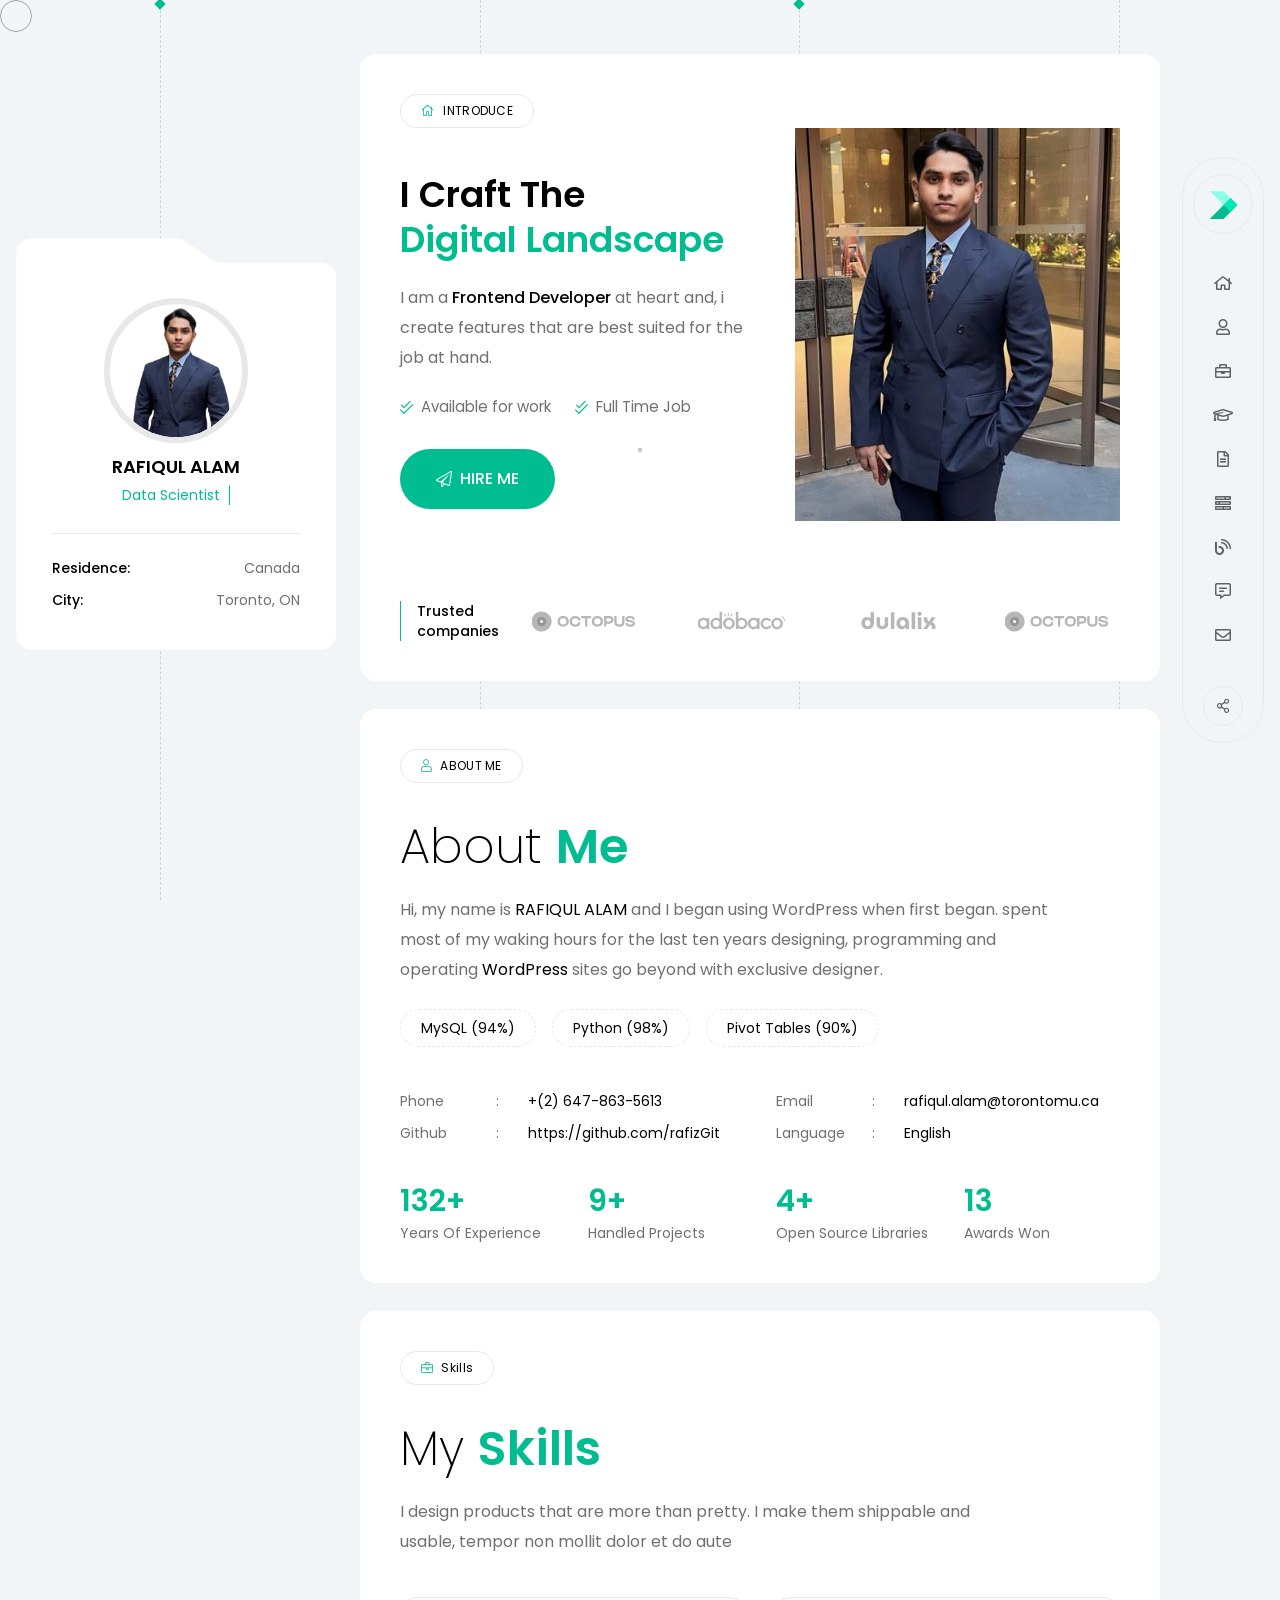
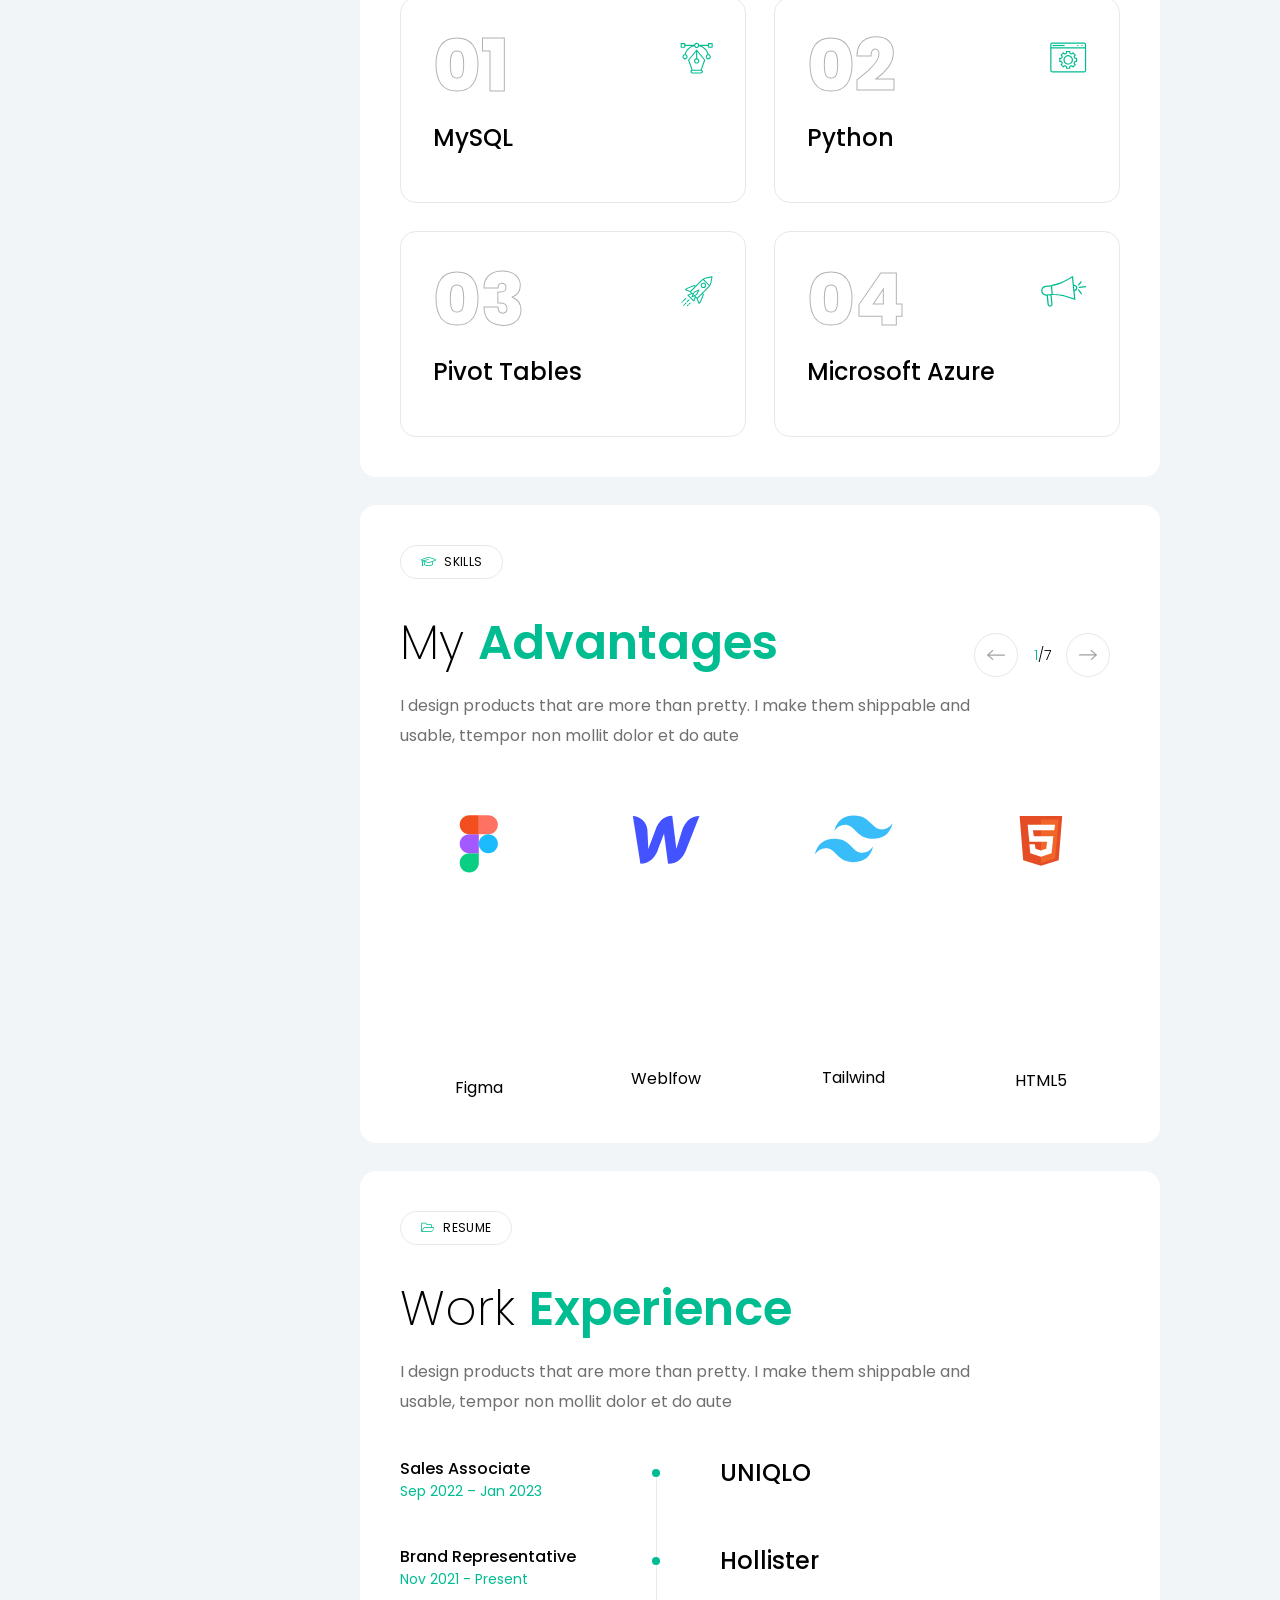
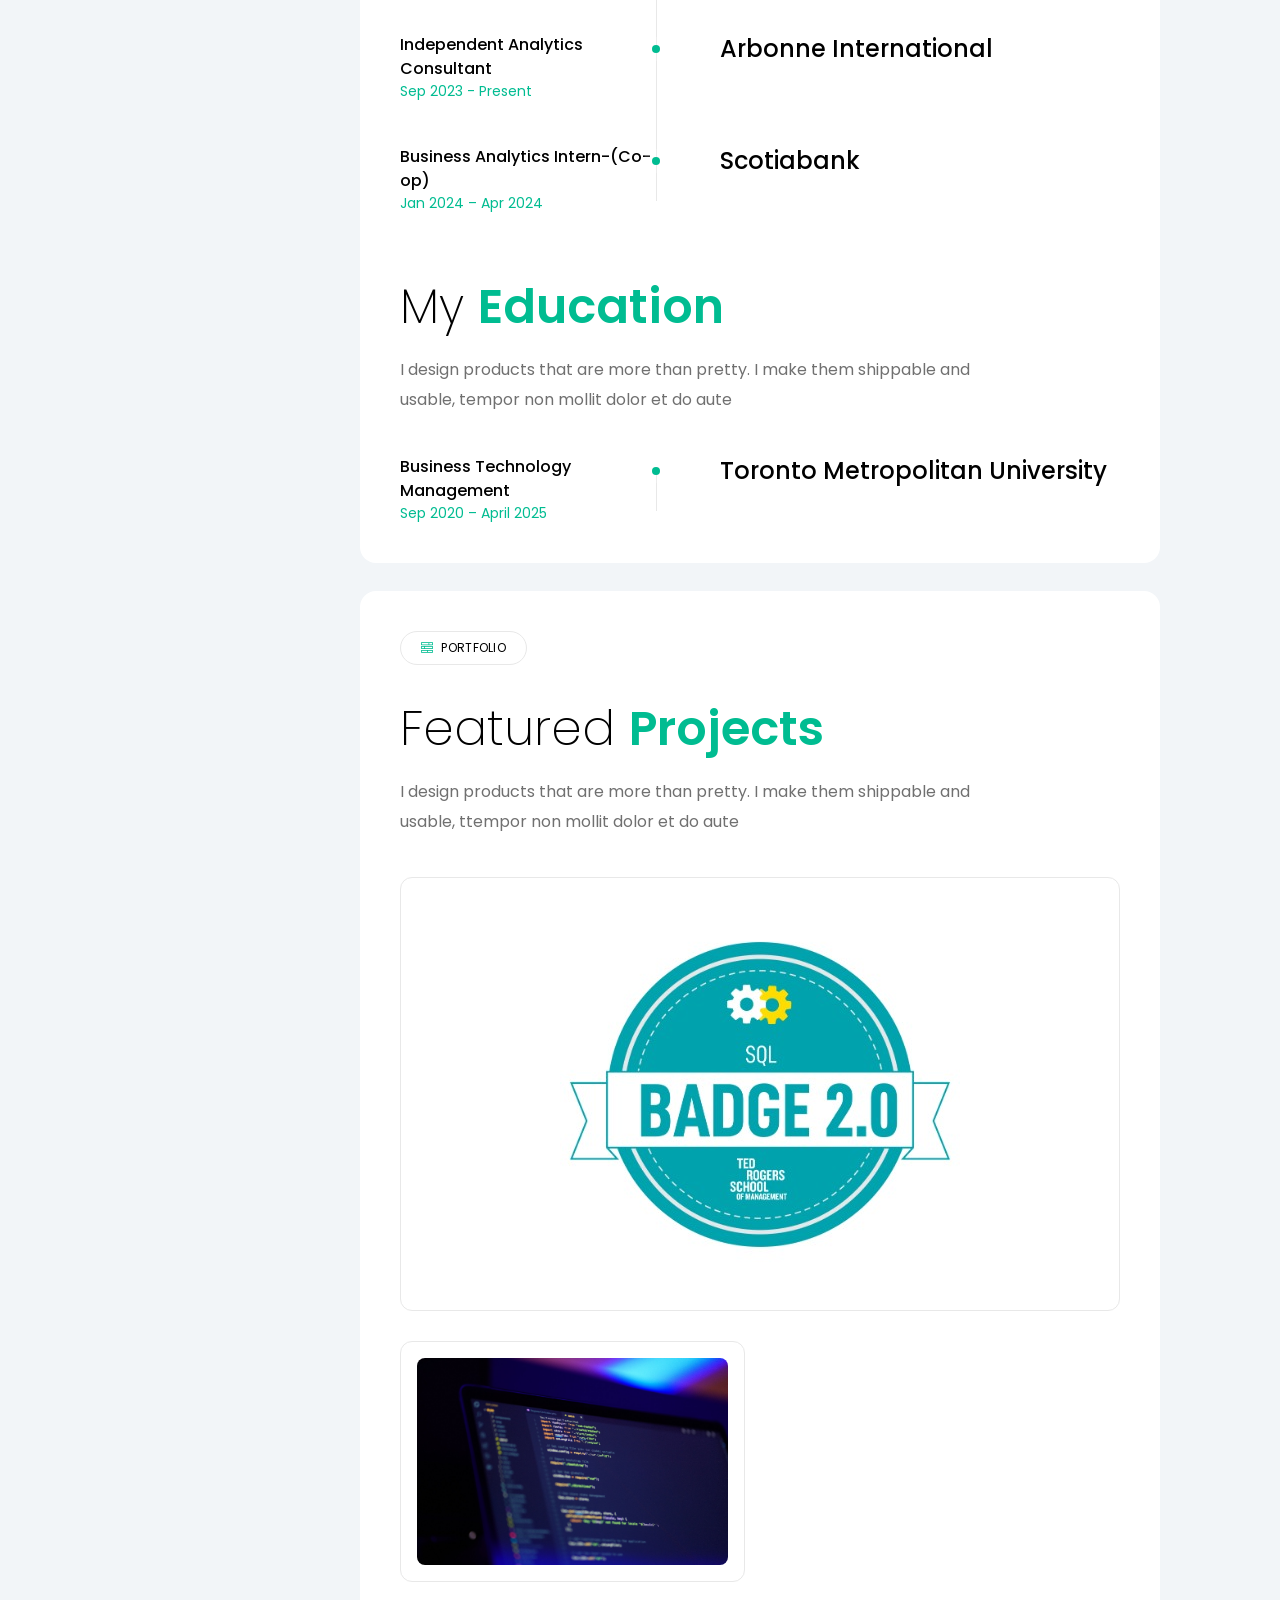
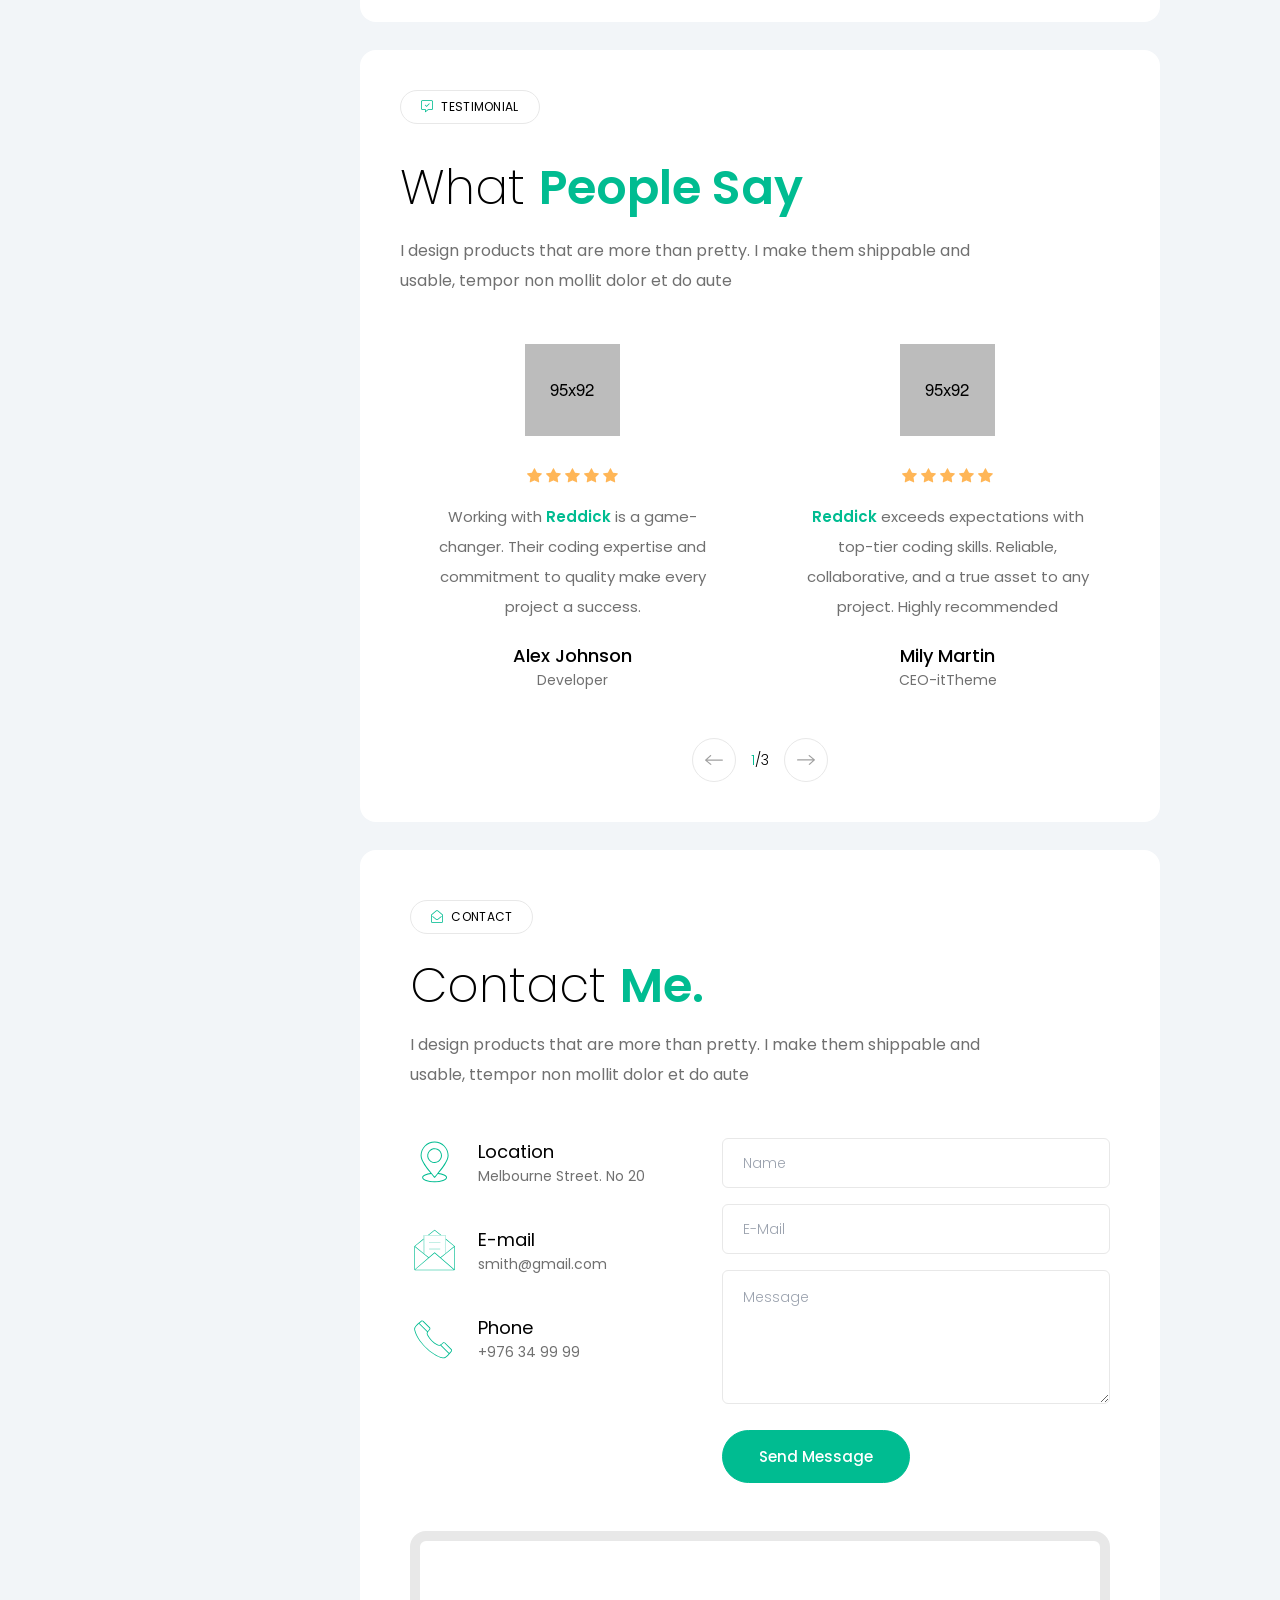
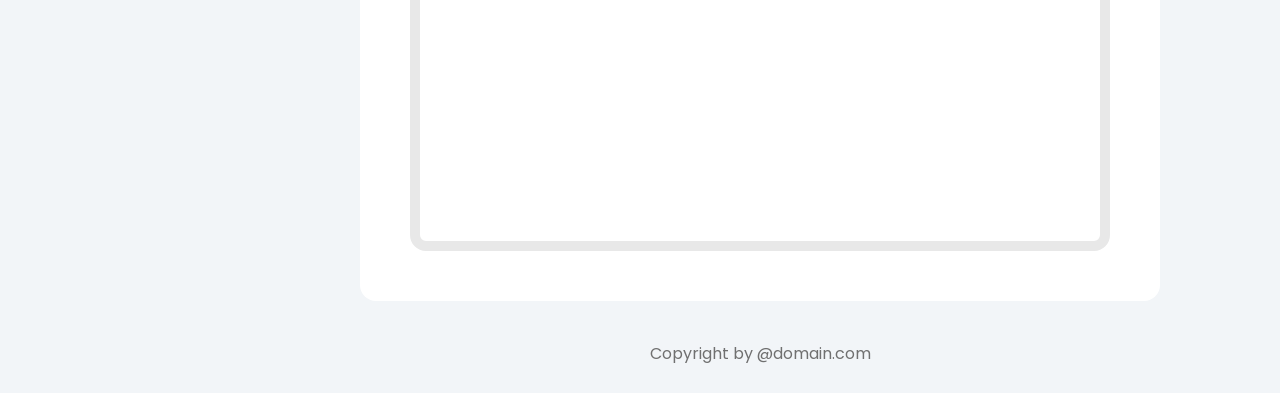
==== index.html @ 0a91f322 "done changes" ====
<!DOCTYPE html>
<html lang="en" class="">

<head>
    <!-- Basic Page Needs
    ================================================== -->
    <meta charset="UTF-8">
    <meta http-equiv="X-UA-Compatible" content="IE=edge">

    <!-- Specific Meta
    ================================================== -->
    <meta name="viewport" content="width=device-width, initial-scale=1.0, shrink-to-fit=no">
    <meta name="keyword"
        content="resume, cv, portfolio, vcard, responsive, retina, jquery, css3, tailwindcss, material CV, creative, designer, developer, online cv, online resume, powerful portfolio, professional, landing page">
    <meta name="description" content="Minfo vCard/Resume TailwindCSS HTML Template">
    <meta name="author" content="Themearray">

    <!-- Site Title
    ================================================== -->
    <title>Minfo - Tailwind CSS Personal Resume/vCard Template</title>

    <!-- Site Favicon
    ================================================== -->
    <link rel="shortcut icon" href="assets/img/user-sidebar-thumb.png" sizes="any">

    <!-- Google Fonts
    ================================================== -->
    <link rel="preconnect" href="https://fonts.googleapis.com">
    <link rel="preconnect" href="https://fonts.gstatic.com" crossorigin>
    <link href="https://fonts.googleapis.com/css2?family=Poppins:wght@200;300;400;500;600;700&display=swap"
        rel="stylesheet">

    <!-- All CSS Here
    ================================================== -->
    <link rel="stylesheet" href="assets/css/fontAwesome5Pro.css">
    <link rel="stylesheet" href="assets/css/cdheadline.css">
    <link rel="stylesheet" href="assets/css/swiper-bundle.min.css">
    <link rel="stylesheet" href="assets/css/style.min.css">

</head>

<body class="relative custom_cursor">
    <!-- Custom Cursor Start -->
    <div class="custom_cursor_one fixed top-0 left-0 w-8 h-8 border border-gray-400 rounded-full pointer-events-none">
    </div>
    <div
        class="custom_cursor_two w-1 h-1 rounded-full border border-gray-400 bg-metborder-gray-400 fixed pointer-events-none left-1/2 top-1/2 -translate-x-1/2 -translate-y-1/2">
    </div>
    <!-- Custom Cursor End -->


    <!-- App Preloader Start -->
    <div id="preloader">
        <div class="loader_line"></div>
        <div
            class="absolute w-20 h-20 transition-all delay-300 -translate-x-1/2 -translate-y-1/2 rounded-full logo top-1/2 left-1/2 bg-nightBlack border-greyBlack flex-center">
            <img src="assets/img/site-logo.svg" alt="Minfo">
        </div>
    </div>
    <!-- App Preloader End -->


    <!-- App Start -->
    <div class="relative pt-10 minfo__app max-xl:pt-20">
        <div
            class="menu-overlay fixed top-0 left-0 w-full h-full bg-black/60 transition-all duration-200 z-999 opacity-0 invisible [&.is-menu-open]:visible [&.is-menu-open]:opacity-100">
        </div>
        <div class="max-lg:px-4">

            <!-- Mobile Menu Bar Start -->
            <div
                class="fixed top-0 left-0 right-0 z-50 flex items-center justify-between p-2 px-3 bg-white/10 mobile-menu-bar sm:px-6 backdrop-blur-md xl:hidden">
                <div class="text-lg font-medium name">
                    <a href="index.html" class="flex items-center gap-2 text-black dark:text-white">
                        <img src="assets/img/site-logo.svg" alt="Minfo">
                        <span>Minfo</span>
                    </a>
                </div>
                <!-- Mobile Hamburger Menu Start -->
                <button
                    class="w-12 h-12 border rounded-full hamburger menu_toggle bg-white dark:bg-nightBlack border-platinum dark:border-greyBlack flex-center"
                    type="button" aria-label="Open Mobile Menu">
                    <svg viewBox="0 0 20 12" class="w-6" xmlns="http://www.w3.org/2000/svg">
                        <path fill-rule="evenodd" clip-rule="evenodd"
                            d="M5.33333 11.3333C5.33333 11.1565 5.40357 10.987 5.5286 10.8619C5.65362 10.7369 5.82319 10.6667 6 10.6667H19.3333C19.5101 10.6667 19.6797 10.7369 19.8047 10.8619C19.9298 10.987 20 11.1565 20 11.3333C20 11.5101 19.9298 11.6797 19.8047 11.8047C19.6797 11.9298 19.5101 12 19.3333 12H6C5.82319 12 5.65362 11.9298 5.5286 11.8047C5.40357 11.6797 5.33333 11.5101 5.33333 11.3333ZM2.66667 6C2.66667 5.82319 2.7369 5.65362 2.86193 5.5286C2.98695 5.40357 3.15652 5.33333 3.33333 5.33333H16.6667C16.8435 5.33333 17.013 5.40357 17.1381 5.5286C17.2631 5.65362 17.3333 5.82319 17.3333 6C17.3333 6.17681 17.2631 6.34638 17.1381 6.4714C17.013 6.59643 16.8435 6.66667 16.6667 6.66667H3.33333C3.15652 6.66667 2.98695 6.59643 2.86193 6.4714C2.7369 6.34638 2.66667 6.17681 2.66667 6ZM0 0.666667C0 0.489856 0.0702379 0.320287 0.195262 0.195262C0.320286 0.070238 0.489856 0 0.666667 0H14C14.1768 0 14.3464 0.070238 14.4714 0.195262C14.5964 0.320287 14.6667 0.489856 14.6667 0.666667C14.6667 0.843478 14.5964 1.01305 14.4714 1.13807C14.3464 1.2631 14.1768 1.33333 14 1.33333H0.666667C0.489856 1.33333 0.320286 1.2631 0.195262 1.13807C0.0702379 1.01305 0 0.843478 0 0.666667Z"
                            class="fill-theme dark:fill-white" />
                    </svg>
                </button>
                <!-- Mobile Hamburger Menu End -->
            </div>
            <!-- Mobile Menu Bar End -->


            <!-- Mobile Menu Sidebar Start -->
            <div
                class="mobile-menu fixed top-0 -right-full w-full max-w-mobilemenu bg-flashWhite dark:bg-nightBlack z-999 h-full xl:hidden transition-all duration-300 [&.is-menu-open]:right-0 py-12 px-8 overflow-y-scroll">
                <button
                    class="absolute flex items-center justify-center w-9 h-9 text-sm text-white rounded-full close-menu top-4 right-4 bg-greyBlack"
                    aria-label="Close Menu">
                    <i class="fal fa-times"></i>
                </button>
                <div class="mb-6 text-lg font-medium text-black dark:text-white menu-title">
                    Menu
                </div>
                <ul class="space-y-5 font-normal main-menu">
                    <li data-scroll-nav="0" class="relative group active">
                        <a href="#home" class="flex items-center space-x-2 group">
                            <span class="w-5 text-black dark:text-white group-[&.active]:text-theme">
                                <i class="fal fa-home"></i>
                            </span>
                            <span
                                class="group-[&.active]:text-theme dark:group-[&.active]:text-white group-hover:text-theme transition-colors">
                                Home
                            </span>
                        </a>
                    </li>
                    <li data-scroll-nav="1" class="relative group">
                        <a href="#about" class="flex items-center space-x-2 group">
                            <span class="w-5 text-black dark:text-white group-[&.active]:text-theme">
                                <i class="fal fa-user"></i>
                            </span>
                            <span
                                class="group-[&.active]:text-theme dark:group-[&.active]:text-white group-hover:text-theme transition-colors">
                                About
                            </span>
                        </a>
                    </li>
                    <li data-scroll-nav="2" class="relative group">
                        <a href="#" class="flex items-center space-x-2 group">
                            <span class="w-5 text-black dark:text-white group-[&.active]:text-theme">
                                <i class="fal fa-briefcase"></i>
                            </span>
                            <span
                                class="group-[&.active]:text-theme dark:group-[&.active]:text-white group-hover:text-theme transition-colors">
                                Service
                            </span>
                        </a>
                    </li>
                    <li data-scroll-nav="3" class="relative group">
                        <a href="#skill" class="flex items-center space-x-2 group">
                            <span class="w-5 text-black dark:text-white group-[&.active]:text-theme">
                                <i class="fal fa-graduation-cap"></i>
                            </span>
                            <span
                                class="group-[&.active]:text-theme dark:group-[&.active]:text-white group-hover:text-theme transition-colors">
                                Skills
                            </span>
                        </a>
                    </li>
                    <li data-scroll-nav="4" class="relative group">
                        <a href="#resume" class="flex items-center space-x-2 group">
                            <span class="w-5 text-black dark:text-white group-[&.active]:text-theme">
                                <i class="fal fa-file-alt"></i>
                            </span>
                            <span
                                class="group-[&.active]:text-theme dark:group-[&.active]:text-white group-hover:text-theme transition-colors">
                                Resume
                            </span>
                        </a>
                    </li>
                    <li data-scroll-nav="5" class="relative group">
                        <a href="#portfolio" class="flex items-center space-x-2 group">
                            <span class="w-5 text-black dark:text-white group-[&.active]:text-theme">
                                <i class="fal fa-tasks-alt"></i>
                            </span>
                            <span
                                class="group-[&.active]:text-theme dark:group-[&.active]:text-white group-hover:text-theme transition-colors">
                                Poftfolio
                            </span>
                        </a>
                    </li>
                    <li data-scroll-nav="6" class="relative group">
                        <a href="#blog" class="flex items-center space-x-2 group">
                            <span class="w-5 text-black dark:text-white group-[&.active]:text-theme">
                                <i class="fal fa-blog"></i>
                            </span>
                            <span
                                class="group-[&.active]:text-theme dark:group-[&.active]:text-white group-hover:text-theme transition-colors">
                                Blog
                            </span>
                        </a>
                    </li>
                    <li data-scroll-nav="7" class="relative group">
                        <a href="#testimonial" class="flex items-center space-x-2 group">
                            <span class="w-5 text-black dark:text-white group-[&.active]:text-theme">
                                <i class="fal fa-comment-alt-lines"></i>
                            </span>
                            <span
                                class="group-[&.active]:text-theme dark:group-[&.active]:text-white group-hover:text-theme transition-colors">
                                Testimonial
                            </span>
                        </a>
                    </li>
                    <li data-scroll-nav="8" class="relative group">
                        <a href="#contact" class="flex items-center space-x-2 group">
                            <span class="w-5 text-black dark:text-white group-[&.active]:text-theme">
                                <i class="fal fa-envelope"></i>
                            </span>
                            <span
                                class="group-[&.active]:text-theme dark:group-[&.active]:text-white group-hover:text-theme transition-colors">
                                Contact
                            </span>
                        </a>
                    </li>
                </ul>
                <br><br>
                <div class="mb-4 font-medium text-black dark:text-white menu-title text-md">
                    Get in Touch
                </div>
                <!-- Social Share Icon Start  -->
                <div class="flex items-center space-x-4 social-icons">
                    <a href="#" class="flex transition duration-200 hover:text-white" title="Share with Facebook">
                        <i class="fab fa-facebook-f"></i>
                    </a>
                    <a href="#" class="flex transition duration-200 hover:text-white" title="Share with Linkedin">
                        <i class="fab fa-linkedin-in"></i>
                    </a>
                    <a href="#" class="flex transition duration-200 hover:text-white" title="Share with X">
                        <i class="fab fa-twitter"></i>
                    </a>
                    <a href="#" class="flex transition duration-200 hover:text-white" title="Share with X">
                        <i class="fab fa-instagram"></i>
                    </a>
                </div>
                <!-- Social Share Icon End  -->
            </div>
            <!-- Mobile Menu Sidebar End -->


            <!-- Sidebar Profile Start -->
            <div
                class="w-full mx-auto minfo__sidebar__wrapper xl:fixed xl:top-1/2 xl:left-4 2xl:left-14 xl:-translate-y-1/2 md:max-w-sidebar xl:max-2xl:max-w-xs z-999">

                <div class="p-3 mb-3 overflow-hidden minfo__sidebar bg-white dark:bg-nightBlack rounded-2xl">
                    <div class="mx-4 mt-12 text-center user-info lg:mx-6">
                        <a href="index.html"
                            class="w-36 mb-2.5 h-3w-36 block mx-auto border-6 border-platinum dark:border-[#2f2f2f] overflow-hidden rounded-full">
                            <img src="assets/img/WhatsApp_Image_2024-03-19_at_22.20.01_7bfb55cd-removebg-preview.png"
                                class="hidden dark:block w-full h-full rounded-full" alt="Brown Reddick">
                            <!--Image for Dark Version -->
                            <img src="assets/img/WhatsApp_Image_2024-03-19_at_22.20.01_7bfb55cd-removebg-preview.png"
                                class="dark:hidden w-full h-full rounded-full" alt="Brown Reddick">
                            <!--Image for Light Version -->
                        </a>
                        <h6 class="mb-1 text-lg font-semibold text-black dark:text-white name">RAFIQUL ALAM</h6>
                        <div class="leading-none cd-headline clip is-full-width">
                            <h6 class="text-sm cd-words-wrapper designation text-theme after:!bg-theme">
                                <b class="font-normal is-visible">Data Scientist</b>
                                <!-- <b class="font-normal">Photographers</b>
                                <b class="font-normal">Web Designer</b> -->
                            </h6>
                        </div>
                    </div>
                    <div
                        class="pt-6 mx-4 border-t lg:mx-6 user-meta-info md:mx-7 my-7 border-platinum dark:border-metalBlack">
                        <ul class="space-y-3">
                            <li class="flex text-sm">
                                <span class="flex-1 font-medium text-black dark:text-white">Residence:</span>
                                <span>Canada</span>
                            </li>
                            <li class="flex text-sm">
                                <span class="flex-1 font-medium text-black dark:text-white">City:</span>
                                <span>Toronto, ON</span>
                            </li>
                            <!-- <li class="flex text-sm">
                                <span class="flex-1 font-medium text-black dark:text-white">Age:</span>
                                <span>26</span>
                            </li> -->
                        </ul>
                    </div>


                    <!-- <div class="px-4 py-5 lg:py-6 lg:px-6 rounded-2xl md:px-8 bg-flashWhite dark:bg-metalBlack">
                        <div class="text-sm font-medium text-black dark:text-white">Skills</div>
                        <div class="flex items-center justify-between my-4 space-x-4 skills_circle">
                            <div class="space-y-2 text-center progressCircle">
                                <div class="relative w-12 h-12 circle" data-percent="90">
                                    <div class="absolute inset-0 text-[13px] font-medium label flex-center">90%</div>
                                </div>
                                <p class="text-[13px] font-normal dark:font-light text-black dark:text-white/90">HTML
                                </p>
                            </div>
                            <div class="space-y-2 text-center progressCircle">
                                <div class="relative w-12 h-12 circle" data-percent="80">
                                    <div class="absolute inset-0 text-[13px] font-medium label flex-center">80%</div>
                                </div>
                                <p class="text-[13px] font-normal dark:font-light text-black dark:text-white/90">CSS</p>
                            </div>
                            <div class="space-y-2 text-center progressCircle">
                                <div class="relative w-12 h-12 circle" data-percent="80">
                                    <div class="absolute inset-0 text-[13px] font-medium label flex-center">80%</div>
                                </div>
                                <p class="text-[13px] font-normal dark:font-light text-black dark:text-white/90">JS</p>
                            </div>
                            <div class="space-y-2 text-center progressCircle">
                                <div class="relative w-12 h-12 circle" data-percent="90">
                                    <div class="absolute inset-0 text-[13px] font-medium label flex-center">90%</div>
                                </div>
                                <p class="text-[13px] font-normal dark:font-light text-black dark:text-white/90">PHP</p>
                            </div>
                        </div>
                        <div class="mt-6">
                            <a href="mycv.pdf" download target="_blank"
                                class="text-center text-sm border border-theme bg-theme flex items-center justify-center gap-2 text-white rounded-4xl py-3.5 transition duration-300 text-[15px] font-semibold hover:bg-themeHover hover:border-themeHover">
                                DOWNLOAD CV
                                <span class="animate-bounce">
                                    <svg width="18" height="18" viewBox="0 0 15 16" fill="none"
                                        xmlns="http://www.w3.org/2000/svg">
                                        <path
                                            d="M12.0724 4.92378C12.0726 4.91034 12.0726 4.89691 12.0726 4.88368C12.0726 2.53968 10.1657 0.632812 7.82171 0.632812C5.47771 0.632812 3.57084 2.53968 3.57084 4.88368C3.57084 4.89691 3.57084 4.91055 3.57104 4.92378C1.95417 5.0992 0.691406 6.47267 0.691406 8.13554C0.691406 9.91704 2.14059 11.3662 3.92209 11.3662H4.33138C4.55606 11.3662 4.7384 11.1839 4.7384 10.9592C4.7384 10.7345 4.55606 10.5522 4.33138 10.5522H3.92209C2.58952 10.5522 1.50544 9.46811 1.50544 8.13554C1.50544 6.80297 2.58952 5.71888 3.92209 5.71888H4.00309C4.11868 5.71888 4.22898 5.66963 4.30611 5.58355C4.38345 5.49726 4.42028 5.38248 4.40766 5.2673C4.3924 5.12769 4.38487 5.00233 4.38487 4.88348C4.38487 2.98842 5.92665 1.44664 7.82171 1.44664C9.71678 1.44664 11.2586 2.98842 11.2586 4.88348C11.2586 5.00233 11.251 5.12769 11.2358 5.2673C11.2231 5.38228 11.26 5.49726 11.3373 5.58355C11.4144 5.66963 11.5247 5.71888 11.6403 5.71888H11.7217C13.0541 5.71888 14.138 6.80297 14.138 8.13554C14.138 9.46811 13.0541 10.5522 11.7217 10.5522H11.288C11.0634 10.5522 10.881 10.7345 10.881 10.9592C10.881 11.1839 11.0634 11.3662 11.288 11.3662H11.7217C13.5028 11.3662 14.952 9.91704 14.952 8.13554C14.952 6.47247 13.6892 5.099 12.0724 4.92378Z"
                                            fill="white" />
                                        <path
                                            d="M6.26314 11.942C6.0877 12.1876 6.26327 12.5288 6.5651 12.5288H8.81272L7.3764 14.5396C7.25728 14.7064 7.29591 14.9382 7.46268 15.0573C7.62945 15.1764 7.86122 15.1378 7.98034 14.971L9.83579 12.3734C10.0112 12.1278 9.83566 11.7866 9.53382 11.7866H7.2862L8.72252 9.77578C8.84164 9.609 8.80302 9.37724 8.63624 9.25811C8.46947 9.13899 8.23771 9.17762 8.11858 9.34439L6.26314 11.942Z"
                                            fill="white" />
                                    </svg>
                                </span>
                            </a>
                        </div>
                    </div> -->

                    <svg class="absolute w-0 h-0">
                        <clipPath id="my-clip-path" clipPathUnits="objectBoundingBox" stroke="white" stroke-width="2">
                            <path
                                d="M0.001,0.031 C0.001,0.014,0.026,0.001,0.055,0.001 H0.492 C0.506,0.001,0.52,0.004,0.53,0.009 L0.61,0.052 C0.62,0.057,0.634,0.06,0.649,0.06 H0.947 C0.977,0.06,1,0.074,1,0.091 V0.971 C1,0.987,0.977,1,0.947,1 H0.055 C0.026,1,0.001,0.987,0.001,0.971 V0.031">
                            </path>
                        </clipPath>
                    </svg>
                </div>

            </div>
            <!-- Sidebar Profile End -->


            <!-- Nav/Navigation Start -->
            <div
                class="minfo__nav__wrapper bg-snowWhite dark:bg-power__black max-xl:hidden fixed top-1/2 -translate-y-1/2 right-4 2xl:right-14 z-999 flex items-center flex-col gap-4 border border-platinum dark:border-metalBlack rounded-4xl px-2.5 py-4">

                <!-- Site Logo Start -->
                <div class="flex border rounded-full logo w-15 h-15 border-platinum dark:border-metalBlack flex-center">
                    <a href="index.html">
                        <img src="assets/img/site-logo.svg" alt="Minfo">
                    </a>
                </div>
                <!-- Site Logo Start -->


                <!-- Main Menu/Navigation Start -->
                <div class="my-4 menu">
                    <ul class="space-y-2 text-center">
                        <li data-scroll-nav="0" class="relative group active">
                            <a href="#home"
                                class="w-9 h-9 rounded-full flex-center group-[&.active]:bg-white dark:group-[&.active]:bg-metalBlack group-hover:bg-white dark:group-hover:bg-metalBlack transition-all duration-300 before:content-[attr(data-title)] before:absolute before:right-10 before:bg-white dark:before:bg-metalBlack before:text-sm text-theme dark:before:text-white before:px-4 before:py-2 before:rounded-md before:font-normal dark:before:font-light before:opacity-0 before:transition-all before:duration-200 group-hover:before:opacity-100 after:content-[''] after:absolute after:w-0 after:h-0 after:right-8 after:border-solid after:border-t-4 after:border-r-0 after:border-b-4 after:border-l-8 after:border-t-transparent after:border-r-transparent after:border-b-transparent after:border-l-white dark:after:border-l-metalBlack after:opacity-0 after:transition-all after:duration-200 group-hover:after:opacity-100"
                                data-title="Home">
                                <span
                                    class="text-black dark:text-white group-hover:text-theme group-[&.active]:text-theme">
                                    <i class="fal fa-home"></i>
                                </span>
                            </a>
                        </li>
                        <li data-scroll-nav="1" class="relative group">
                            <a href="#about"
                                class="w-9 h-9 rounded-full flex-center group-[&.active]:bg-white dark:group-[&.active]:bg-metalBlack group-hover:bg-white dark:group-hover:bg-metalBlack transition-all duration-300 before:content-[attr(data-title)] before:absolute before:right-10 before:bg-white dark:before:bg-metalBlack before:text-sm text-theme dark:before:text-white before:px-4 before:py-2 before:rounded-md before:font-normal dark:before:font-light before:opacity-0 before:transition-all before:duration-200 group-hover:before:opacity-100 after:content-[''] after:absolute after:w-0 after:h-0 after:right-8 after:border-solid after:border-t-4 after:border-r-0 after:border-b-4 after:border-l-8 after:border-t-transparent after:border-r-transparent after:border-b-transparent after:border-l-white dark:after:border-l-metalBlack after:opacity-0 after:transition-all after:duration-200 group-hover:after:opacity-100"
                                data-title="About">
                                <span
                                    class="text-black dark:text-white group-hover:text-theme group-[&.active]:text-theme">
                                    <i class="fal fa-user"></i>
                                </span>
                            </a>
                        </li>
                        <li data-scroll-nav="2" class="relative group">
                            <a href="#service"
                                class="w-9 h-9 rounded-full flex-center group-[&.active]:bg-white dark:group-[&.active]:bg-metalBlack group-hover:bg-white dark:group-hover:bg-metalBlack transition-all duration-300 before:content-[attr(data-title)] before:absolute before:right-10 before:bg-white dark:before:bg-metalBlack before:text-sm text-theme dark:before:text-white before:px-4 before:py-2 before:rounded-md before:font-normal dark:before:font-light before:opacity-0 before:transition-all before:duration-200 group-hover:before:opacity-100 after:content-[''] after:absolute after:w-0 after:h-0 after:right-8 after:border-solid after:border-t-4 after:border-r-0 after:border-b-4 after:border-l-8 after:border-t-transparent after:border-r-transparent after:border-b-transparent after:border-l-white dark:after:border-l-metalBlack after:opacity-0 after:transition-all after:duration-200 group-hover:after:opacity-100"
                                data-title="Service">
                                <span
                                    class="text-black dark:text-white group-hover:text-theme group-[&.active]:text-theme">
                                    <i class="fal fa-briefcase"></i>
                                </span>
                            </a>
                        </li>
                        <li data-scroll-nav="3" class="relative group">
                            <a href="#skill"
                                class="w-9 h-9 rounded-full flex-center group-[&.active]:bg-white dark:group-[&.active]:bg-metalBlack group-hover:bg-white dark:group-hover:bg-metalBlack transition-all duration-300 before:content-[attr(data-title)] before:absolute before:right-10 before:bg-white dark:before:bg-metalBlack before:text-sm text-theme dark:before:text-white before:px-4 before:py-2 before:rounded-md before:font-normal dark:before:font-light before:opacity-0 before:transition-all before:duration-200 group-hover:before:opacity-100 after:content-[''] after:absolute after:w-0 after:h-0 after:right-8 after:border-solid after:border-t-4 after:border-r-0 after:border-b-4 after:border-l-8 after:border-t-transparent after:border-r-transparent after:border-b-transparent after:border-l-white dark:after:border-l-metalBlack after:opacity-0 after:transition-all after:duration-200 group-hover:after:opacity-100"
                                data-title="Skills">
                                <span
                                    class="text-black dark:text-white group-hover:text-theme group-[&.active]:text-theme">
                                    <i class="fal fa-graduation-cap"></i>
                                </span>
                            </a>
                        </li>
                        <li data-scroll-nav="4" class="relative group">
                            <a href="#resume"
                                class="w-9 h-9 rounded-full flex-center group-[&.active]:bg-white dark:group-[&.active]:bg-metalBlack group-hover:bg-white dark:group-hover:bg-metalBlack transition-all duration-300 before:content-[attr(data-title)] before:absolute before:right-10 before:bg-white dark:before:bg-metalBlack before:text-sm text-theme dark:before:text-white before:px-4 before:py-2 before:rounded-md before:font-normal dark:before:font-light before:opacity-0 before:transition-all before:duration-200 group-hover:before:opacity-100 after:content-[''] after:absolute after:w-0 after:h-0 after:right-8 after:border-solid after:border-t-4 after:border-r-0 after:border-b-4 after:border-l-8 after:border-t-transparent after:border-r-transparent after:border-b-transparent after:border-l-white dark:after:border-l-metalBlack after:opacity-0 after:transition-all after:duration-200 group-hover:after:opacity-100"
                                data-title="Resume">
                                <span
                                    class="text-black dark:text-white group-hover:text-theme group-[&.active]:text-theme">
                                    <i class="fal fa-file-alt"></i>
                                </span>
                            </a>
                        </li>
                        <li data-scroll-nav="5" class="relative group">
                            <a href="#portfolio"
                                class="w-9 h-9 rounded-full flex-center group-[&.active]:bg-white dark:group-[&.active]:bg-metalBlack group-hover:bg-white dark:group-hover:bg-metalBlack transition-all duration-300 before:content-[attr(data-title)] before:absolute before:right-10 before:bg-white dark:before:bg-metalBlack before:text-sm text-theme dark:before:text-white before:px-4 before:py-2 before:rounded-md before:font-normal dark:before:font-light before:opacity-0 before:transition-all before:duration-200 group-hover:before:opacity-100 after:content-[''] after:absolute after:w-0 after:h-0 after:right-8 after:border-solid after:border-t-4 after:border-r-0 after:border-b-4 after:border-l-8 after:border-t-transparent after:border-r-transparent after:border-b-transparent after:border-l-white dark:after:border-l-metalBlack after:opacity-0 after:transition-all after:duration-200 group-hover:after:opacity-100"
                                data-title="Poftfolio">
                                <span
                                    class="text-black dark:text-white group-hover:text-theme group-[&.active]:text-theme">
                                    <i class="fal fa-tasks-alt"></i>
                                </span>
                            </a>
                        </li>
                        <li data-scroll-nav="6" class="relative group">
                            <a href="#blog"
                                class="w-9 h-9 rounded-full flex-center group-[&.active]:bg-white dark:group-[&.active]:bg-metalBlack group-hover:bg-white dark:group-hover:bg-metalBlack transition-all duration-300 before:content-[attr(data-title)] before:absolute before:right-10 before:bg-white dark:before:bg-metalBlack before:text-sm text-theme dark:before:text-white before:px-4 before:py-2 before:rounded-md before:font-normal dark:before:font-light before:opacity-0 before:transition-all before:duration-200 group-hover:before:opacity-100 after:content-[''] after:absolute after:w-0 after:h-0 after:right-8 after:border-solid after:border-t-4 after:border-r-0 after:border-b-4 after:border-l-8 after:border-t-transparent after:border-r-transparent after:border-b-transparent after:border-l-white dark:after:border-l-metalBlack after:opacity-0 after:transition-all after:duration-200 group-hover:after:opacity-100"
                                data-title="Blog">
                                <span
                                    class="text-black dark:text-white group-hover:text-theme group-[&.active]:text-theme">
                                    <i class="fal fa-blog"></i>
                                </span>
                            </a>
                        </li>
                        <li data-scroll-nav="7" class="relative group">
                            <a href="#testimonial"
                                class="w-9 h-9 rounded-full flex-center group-[&.active]:bg-white dark:group-[&.active]:bg-metalBlack group-hover:bg-white dark:group-hover:bg-metalBlack transition-all duration-300 before:content-[attr(data-title)] before:absolute before:right-10 before:bg-white dark:before:bg-metalBlack before:text-sm text-theme dark:before:text-white before:px-4 before:py-2 before:rounded-md before:font-normal dark:before:font-light before:opacity-0 before:transition-all before:duration-200 group-hover:before:opacity-100 after:content-[''] after:absolute after:w-0 after:h-0 after:right-8 after:border-solid after:border-t-4 after:border-r-0 after:border-b-4 after:border-l-8 after:border-t-transparent after:border-r-transparent after:border-b-transparent after:border-l-white dark:after:border-l-metalBlack after:opacity-0 after:transition-all after:duration-200 group-hover:after:opacity-100"
                                data-title="Testimonial">
                                <span
                                    class="text-black dark:text-white group-hover:text-theme group-[&.active]:text-theme">
                                    <i class="fal fa-comment-alt-lines"></i>
                                </span>
                            </a>
                        </li>
                        <li data-scroll-nav="8" class="relative group">
                            <a href="#contact"
                                class="w-9 h-9 rounded-full flex-center group-[&.active]:bg-white dark:group-[&.active]:bg-metalBlack group-hover:bg-white dark:group-hover:bg-metalBlack transition-all duration-300 before:content-[attr(data-title)] before:absolute before:right-10 before:bg-white dark:before:bg-metalBlack before:text-sm text-theme dark:before:text-white before:px-4 before:py-2 before:rounded-md before:font-normal dark:before:font-light before:opacity-0 before:transition-all before:duration-200 group-hover:before:opacity-100 after:content-[''] after:absolute after:w-0 after:h-0 after:right-8 after:border-solid after:border-t-4 after:border-r-0 after:border-b-4 after:border-l-8 after:border-t-transparent after:border-r-transparent after:border-b-transparent after:border-l-white dark:after:border-l-metalBlack after:opacity-0 after:transition-all after:duration-200 group-hover:after:opacity-100"
                                data-title="Contact">
                                <span
                                    class="text-black dark:text-white group-hover:text-theme group-[&.active]:text-theme">
                                    <i class="fal fa-envelope"></i>
                                </span>
                            </a>
                        </li>
                    </ul>
                </div>
                <!-- Main Menu/Navigation End -->

                <!-- Share Button Wrapper Start -->
                <div class="relative share group">
                    <button
                        class="w-10 h-10 text-sm border rounded-full border-platinum dark:border-metalBlack flex-center group-hover:bg-white dark:group-hover:bg-metalBlack text-black dark:text-white"
                        aria-label="Share">
                        <i class="fal fa-share-alt"></i>
                    </button>

                    <!-- Social Share Icon Start  -->
                    <div
                        class="absolute bottom-0 flex items-center invisible px-5 py-6 space-x-3 transition-all duration-300 -translate-y-1/2 opacity-0 social-icons top-1/2 bg-white dark:bg-nightBlack rounded-4xl right-6 group-hover:opacity-100 group-hover:visible group-hover:right-10 -z-1">
                        <a href="#" class="flex transition duration-200 hover:text-theme" title="Share with Facebook">
                            <i class="fab fa-facebook"></i>
                        </a>
                        <a href="#" class="flex transition duration-200 hover:text-theme" title="Share with Linkedin">
                            <i class="fab fa-linkedin-in"></i>
                        </a>
                        <a href="#" class="flex transition duration-200 hover:text-theme" title="Share with X">
                            <i class="fab fa-twitter"></i>
                        </a>
                        <a href="#" class="flex transition duration-200 hover:text-theme" title="Share with X">
                            <i class="fab fa-instagram"></i>
                        </a>
                    </div>
                    <!-- Social Share Icon End  -->
                </div>
                <!-- Share Button Wrapper End -->

            </div>
            <!-- Nav/Navigation End -->


            <!-- Main Content Start -->
            <div class="relative mx-auto minfo__contentBox max-w-container xl:max-2xl:max-w-65rem">

                <!-- Hero/Introduction Section Start -->
                <div data-scroll-index="0" id="home"
                    class="py-5 xl:py-3.5 max-w-content xl:max-2xl:max-w-50rem max-xl:mx-auto xl:ml-auto">

                    <div class="px-5 py-8 bg-white dark:bg-nightBlack rounded-2xl hero-section md:p-8 lg:p-10 2xl:p-13">
                        <div
                            class="inline-flex items-center gap-2 px-4 py-2 text-xs tracking-wide text-black dark:text-white border lg:px-5 section-name border-platinum dark:border-greyBlack200 rounded-4xl">
                            <i class="fal fa-home text-theme"></i>
                            INTRODUCE
                        </div>
                        <div class="items-center gap-6 hero-content md:flex xl:gap-10">
                            <div class="text-content pt-7 lg:pt-8 max-lg:max-w-[30rem]">
                                <h1
                                    class="text-[32px] lg:text-5xl xl:text-4xl 2xl:text-5xl font-semibold text-black dark:text-white leading-1.27 lg:leading-1.27 xl:leading-1.27 2xl:leading-1.27 mb-4 lg:mb-5">
                                    I Craft The <br>
                                    <span class="text-theme">Digital Landscape</span>
                                </h1>
                                <p>
                                    I am a <span class="font-medium text-black dark:text-white/90">Frontend
                                        Developer</span> at heart and, i create features that are best suited for the
                                    job at hand.
                                </p>
                                <ul class="flex items-center mt-4 -mx-3 lg:mt-5">
                                    <li class="flex items-center mx-3 text-regular">
                                        <i class="mr-2 fal fa-check-double text-theme"></i>
                                        Available for work
                                    </li>
                                    <li class="flex items-center mx-3 text-regular">
                                        <i class="mr-2 fal fa-check-double text-theme"></i>
                                        Full Time Job
                                    </li>
                                </ul>
                                <ul class="mt-7 buttons">
                                    <li data-scroll-nav="8">
                                        <a href="#contact"
                                            class="btn-theme inline-flex items-center gap-2 bg-theme text-power__black py-4 md:py-4.5 lg:px-9 px-7 rounded-4xl leading-none transition-all duration-300 hover:shadow-theme_shadow text-white font-medium text-[15px] md:text-base">
                                            <i class="fal fa-paper-plane"></i>
                                            HIRE ME
                                        </a>
                                    </li>
                                </ul>

                            </div>
                            <div class="hero-image flex-[0_0_20.3rem] max-md:hidden">
                                <img src="assets/img/WhatsApp Image 2024-03-19 at 22.20.01_7bfb55cd.jpg"
                                    class="dark:hidden" alt="Hero Image - Light Mode">
                                <img src="assets/img/WhatsApp Image 2024-03-19 at 22.20.01_7bfb55cd.jpg"
                                    class="hidden dark:block" alt="Hero Image - Dark Mode">
                            </div>
                        </div>
                        <div class="mb-2 mt-14 xl:mb-0 xl:mt-20">
                            <div class="items-center grid-cols-12 overflow-hidden md:grid">
                                <div class="hidden col-span-2 md:inline-block">
                                    <h6
                                        class="font-medium text-black dark:text-white/80 text-sm md:max-w-[8rem] border-l border-theme pl-4">
                                        Trusted companies
                                    </h6>
                                </div>
                                <div class="col-span-10 logo-slider">
                                    <div class="swiper">
                                        <div class="swiper-wrapper">
                                            <div class="swiper-slide">
                                                <a href="#" class="transition duration-200 flex-center">
                                                    <img src="assets/img/partners/logo1.svg" alt="Partner Name">
                                                </a>
                                            </div>
                                            <div class="swiper-slide">
                                                <a href="#" class="transition duration-200 flex-center">
                                                    <img src="assets/img/partners/logo2.svg" alt="Partner Name">
                                                </a>
                                            </div>
                                            <div class="swiper-slide">
                                                <a href="#" class="transition duration-200 flex-center">
                                                    <img src="assets/img/partners/logo3.svg" alt="Partner Name">
                                                </a>
                                            </div>
                                            <div class="swiper-slide">
                                                <a href="#" class="transition duration-200 flex-center">
                                                    <img src="assets/img/partners/logo4.svg" alt="Partner Name">
                                                </a>
                                            </div>
                                            <div class="swiper-slide">
                                                <a href="#" class="transition duration-200 flex-center">
                                                    <img src="assets/img/partners/logo2.svg" alt="Partner Name">
                                                </a>
                                            </div>
                                            <div class="swiper-slide">
                                                <a href="#" class="transition duration-200 flex-center">
                                                    <img src="assets/img/partners/logo4.svg" alt="Partner Name">
                                                </a>
                                            </div>
                                            <div class="swiper-slide">
                                                <a href="#" class="transition duration-200 flex-center">
                                                    <img src="assets/img/partners/logo2.svg" alt="Partner Name">
                                                </a>
                                            </div>
                                            <div class="swiper-slide">
                                                <a href="#" class="transition duration-200 flex-center">
                                                    <img src="assets/img/partners/logo4.svg" alt="Partner Name">
                                                </a>
                                            </div>
                                            <div class="swiper-slide">
                                                <a href="#" class="transition duration-200 flex-center">
                                                    <img src="assets/img/partners/logo2.svg" alt="Partner Name">
                                                </a>
                                            </div>
                                        </div>
                                    </div>
                                </div>
                            </div>
                        </div>
                    </div>

                </div>
                <!-- Hero/Introduction Section End -->


                <!-- About Me Section Start -->
                <div data-scroll-index="1" id="about"
                    class="py-3.5  max-w-content xl:max-2xl:max-w-50rem max-xl:mx-auto xl:ml-auto">

                    <div
                        class="px-5 py-8 md:p-8 bg-white dark:bg-nightBlack rounded-2xl about-section lg:p-10 2xl:p-13">
                        <div
                            class="inline-flex items-center gap-2 px-4 py-2 text-xs tracking-wide text-black dark:text-white border lg:px-5 section-name border-platinum dark:border-greyBlack200 rounded-4xl">
                            <i class="fal fa-user text-theme"></i>
                            ABOUT ME
                        </div>
                        <div class="mt-7 md:mt-10 section-title">
                            <h2
                                class="title text-[32px] md:text-4xl lg:text-5xl font-extralight text-black dark:text-white leading-1.27">
                                About <span class="font-semibold text-theme">Me</span>
                            </h2>
                            <p class="max-w-2xl mt-4 md:mt-6 subtitle">
                                Hi, my name is <span class="text-black dark:text-white">RAFIQUL ALAM</span> and I began
                                using WordPress when first began. spent most of my waking hours for the last ten years
                                designing, programming and operating <span class="text-black dark:text-white">
                                    WordPress</span> sites go beyond with exclusive designer.
                            </p>
                        </div>
                        <div class="mt-6 section-content">
                            <div class="inline-flex flex-wrap items-center gap-2 mb-5 text-sm md:gap-4">
                                <a href="#"
                                    class="inline-block px-3.5 py-2 transition duration-300 border border-dashed text-black dark:text-white/70 border-platinum dark:border-greyBlack rounded-3xl md:px-5 md: md:py-2 hover:text-theme dark:hover:text-white">
                                    MySQL (94%)
                                </a>
                                <a href="#"
                                    class="inline-block px-3.5 py-2 transition duration-300 border border-dashed text-black dark:text-white/70 border-platinum dark:border-greyBlack rounded-3xl md:px-5 md: md:py-2 hover:text-theme dark:hover:text-white">
                                    Python (98%)
                                </a>
                                <a href="#"
                                    class="inline-block px-3.5 py-2 transition duration-300 border border-dashed text-black dark:text-white/70 border-platinum dark:border-greyBlack rounded-3xl md:px-5 md: md:py-2 hover:text-theme dark:hover:text-white">
                                    Pivot Tables (90%)
                                </a>
                            </div>

                            <ul class="grid mt-4 mb-10 text-sm lg:mt-6 md:grid-cols-2 gap-x-8 gap-y-3">
                                <li class="flex items-center">
                                    <span class="flex-[0_0_6rem]">Phone</span>
                                    <span class="flex-[0_0_2rem]">:</span>
                                    <span class="text-black dark:text-white">+(2) 647-863-5613 </span>
                                </li>
                                <li class="flex items-center">
                                    <span class="flex-[0_0_6rem]">Email</span>
                                    <span class="flex-[0_0_2rem]">:</span>
                                    <span class="text-black dark:text-white"> rafiqul.alam@torontomu.ca</span>
                                </li>
                                <!-- <li class="flex items-center">
                                    <span class="flex-[0_0_6rem]">Skype</span>
                                    <span class="flex-[0_0_2rem]">:</span>
                                    <span class="text-black dark:text-white">brown@com</span>
                                </li> -->
                                <li class="flex items-center">
                                    <span class="flex-[0_0_6rem]">Github</span>
                                    <span class="flex-[0_0_2rem]">:</span>
                                    <span class="text-black dark:text-white">https://github.com/rafizGit</span>
                                </li>
                                <li class="flex items-center">
                                    <span class="flex-[0_0_6rem]">Language</span>
                                    <span class="flex-[0_0_2rem]">:</span>
                                    <span class="text-black dark:text-white">English</span>
                                </li>
                            </ul>

                            <ul class="grid grid-cols-2 gap-6 counters md:grid-cols-4 xl:gap-8">
                                <li class="">
                                    <div class="mb-1 text-2xl font-semibold md:text-3xl number text-theme 2xl:text-4xl">
                                        <span>185</span>+
                                    </div>
                                    <div class="text-sm">Years Of Experience</div>
                                </li>
                                <li class="">
                                    <div class="mb-1 text-2xl font-semibold md:text-3xl number text-theme 2xl:text-4xl">
                                        <span>12</span>+
                                    </div>
                                    <div class="text-sm">Handled Projects</div>
                                </li>
                                <li class="">
                                    <div class="mb-1 text-2xl font-semibold md:text-3xl number text-theme 2xl:text-4xl">
                                        <span>05</span>+
                                    </div>
                                    <div class="text-sm">Open Source Libraries</div>
                                </li>
                                <li class="">
                                    <div class="mb-1 text-2xl font-semibold md:text-3xl number text-theme 2xl:text-4xl">
                                        <span>18</span>
                                    </div>
                                    <div class="text-sm">Awards Won</div>
                                </li>
                            </ul>

                        </div>
                    </div>

                </div>
                <!-- About Me Section End -->

                <!-- My Services Section Start -->
                <div data-scroll-index="2" id="service"
                    class="py-5 xl:py-3.5 max-w-content xl:max-2xl:max-w-50rem max-xl:mx-auto xl:ml-auto">

                    <div
                        class="px-5 py-8 md:p-8 bg-white dark:bg-nightBlack rounded-2xl service-section lg:p-10 2xl:p-13">
                        <div
                            class="inline-flex items-center gap-2 px-4 py-2 text-xs tracking-wide text-black dark:text-white border lg:px-5 section-name border-platinum dark:border-greyBlack200 rounded-4xl">
                            <i class="fal fa-briefcase text-theme"></i>
                            Skills
                        </div>
                        <div class="mb-8 mt-7 md:my-10 section-title">
                            <h2
                                class="title text-[32px] md:text-4xl lg:text-5xl font-extralight text-black dark:text-white leading-1.27">
                                My <span class="font-semibold text-theme">Skills</span>
                            </h2>
                            <p class="max-w-xl mt-4 md:mt-6 subtitle">
                                I design products that are more than pretty. I make them shippable and usable, tempor
                                non mollit dolor et do aute
                            </p>
                        </div>

                        <div class="grid gap-5 md:gap-6 service-card-wrapper sm:grid-cols-2 lg:gap-7 2xl:gap-8">
                            <div
                                class="relative p-5 transition duration-300 border py-7 md:p-7 card-item group border-platinum dark:border-metalBlack rounded-2xl xl:p-8 2xl:p-10 hover:border-theme">
                                <div
                                    class="absolute transition duration-300 md:top-10 icon right-6 top-7 md:right-8 group-hover:-rotate-45 lg:top-11">
                                    <svg width="33" h eight="32" viewBox="0 0 33 32" class="fill-theme"
                                        xmlns="http://www.w3.org/2000/svg">
                                        <path
                                            d="M16.6599 0.813965C15.4258 0.813965 14.3875 1.68953 14.1331 2.8505H5.30667V1.61411C5.30608 1.46748 5.24728 1.3271 5.14319 1.22382C5.03911 1.12055 4.89826 1.06284 4.75164 1.0634H1.18069C1.03463 1.0637 0.894615 1.12178 0.791231 1.22497C0.687847 1.32815 0.629491 1.46805 0.628906 1.61411V5.1937C0.629491 5.33976 0.687847 5.47966 0.791231 5.58284C0.894615 5.68602 1.03463 5.7441 1.18069 5.7444H4.75164C4.89826 5.74496 5.03911 5.68726 5.14319 5.58398C5.24728 5.48071 5.30608 5.34032 5.30667 5.1937V3.95623H11.5059C8.07879 5.5101 5.48724 8.56947 4.56483 12.301C3.3553 12.517 2.42896 13.584 2.42896 14.8537C2.42896 16.2777 3.59309 17.4453 5.01619 17.4453C6.4393 17.4453 7.60451 16.2777 7.60451 14.8537C7.60451 13.6647 6.79182 12.6539 5.6954 12.3529C6.78739 8.28189 10.0674 5.1253 14.2065 4.21862C14.5505 5.24594 15.5218 5.99276 16.6599 5.99276C17.7979 5.99276 18.7703 5.24598 19.1143 4.21862C23.2544 5.1244 26.5334 8.2809 27.6254 12.3529C26.5284 12.6535 25.7163 13.6644 25.7163 14.8537C25.7163 16.2777 26.8804 17.4453 28.3035 17.4453C29.7266 17.4453 30.8918 16.2777 30.8918 14.8537C30.8918 13.5836 29.9649 12.5166 28.7548 12.301C27.8324 8.56931 25.2411 5.51004 21.8138 3.95623H28.0141V5.1937C28.0147 5.34032 28.0735 5.48071 28.1776 5.58398C28.2817 5.68726 28.4225 5.74496 28.5691 5.7444H32.1401C32.2867 5.74496 32.4275 5.68726 32.5316 5.58398C32.6357 5.48071 32.6945 5.34032 32.6951 5.1937V1.61411C32.6945 1.46748 32.6357 1.32709 32.5316 1.22382C32.4275 1.12054 32.2867 1.06284 32.1401 1.0634H28.5691C28.4225 1.06284 28.2817 1.12054 28.1776 1.22382C28.0735 1.32709 28.0147 1.46748 28.0141 1.61411V2.8505H19.1888C18.9345 1.68942 17.894 0.813965 16.6599 0.813965ZM16.6599 1.91646C17.4844 1.91646 18.1414 2.5739 18.1414 3.4012C18.1414 3.42454 18.1413 3.44833 18.1403 3.47139C18.1396 3.47391 18.1389 3.47643 18.1382 3.47896C18.1341 3.50576 18.132 3.53283 18.1319 3.55994C18.0542 4.31124 17.4302 4.88703 16.6591 4.88703C15.8961 4.88703 15.2778 4.32324 15.1894 3.5837C15.19 3.5486 15.1872 3.51352 15.1811 3.47895C15.1804 3.47607 15.1797 3.4732 15.179 3.47032C15.178 3.44761 15.1769 3.4242 15.1769 3.40122C15.1769 2.57391 15.8353 1.91646 16.6599 1.91646ZM1.7314 2.16913H4.19985V4.63867H1.7314V2.16913ZM29.1198 2.16913H31.5894V4.63867H29.1198V2.16913ZM16.6599 7.7237C16.6109 7.72447 16.5623 7.73173 16.5153 7.7453C16.5076 7.74729 16.5 7.74945 16.4925 7.75178C16.4493 7.76573 16.4079 7.78495 16.3694 7.809C16.3583 7.81617 16.3475 7.82374 16.337 7.83168C16.3004 7.85777 16.267 7.88823 16.2378 7.92239C16.2371 7.92274 16.2364 7.9231 16.2357 7.92347L8.19968 17.645C8.13809 17.7187 8.09675 17.8071 8.07971 17.9016C8.06267 17.9961 8.07052 18.0933 8.10249 18.1839L11.5568 27.8709C10.9036 28.1831 10.4489 28.8547 10.4489 29.6234C10.4489 30.6848 11.3155 31.5617 12.3753 31.5617H20.9458C22.0057 31.5617 22.8722 30.6848 22.8722 29.6234C22.8722 28.8542 22.4172 28.1818 21.7632 27.8698L25.2186 18.1839C25.251 18.0936 25.2594 17.9965 25.2429 17.902C25.2264 17.8075 25.1857 17.719 25.1246 17.645L17.1209 7.96882C17.0702 7.89314 17.0016 7.83116 16.9211 7.7884C16.8407 7.74564 16.7509 7.72341 16.6599 7.7237ZM16.1091 9.80883V16.332C14.9156 16.589 14.0154 17.6624 14.0154 18.9343C14.0154 20.3958 15.2034 21.5993 16.6599 21.5993C18.1162 21.5993 19.3043 20.3958 19.3043 18.9343C19.3043 17.6637 18.4065 16.5915 17.2149 16.3331V9.8153L24.0717 18.1061L20.6551 27.6852H12.6645L9.24907 18.1018L16.1091 9.80883ZM5.01619 13.3679C5.84077 13.3679 6.4977 14.0264 6.4977 14.8537C6.4977 15.681 5.84077 16.3385 5.01619 16.3385C4.19162 16.3385 3.53469 15.681 3.53469 14.8537C3.53469 14.0264 4.19162 13.3679 5.01619 13.3679ZM28.2992 13.3679C28.3006 13.3679 28.302 13.3679 28.3034 13.3679C29.1279 13.3679 29.7848 14.0264 29.7849 14.8537C29.7849 15.681 29.1279 16.3385 28.3034 16.3385C27.4788 16.3385 26.8218 15.681 26.8218 14.8537C26.8218 14.0279 27.4767 13.3702 28.2992 13.3679ZM16.6599 17.3794C17.5132 17.3794 18.1986 18.0651 18.1986 18.9343C18.1986 19.8036 17.5132 20.4936 16.6599 20.4936C15.8064 20.4936 15.1211 19.8036 15.1211 18.9343C15.1211 18.0651 15.8064 17.3794 16.6599 17.3794ZM12.3751 28.7909H20.9456C21.4066 28.7909 21.7663 29.1502 21.7663 29.6234C21.7663 30.0967 21.4066 30.456 20.9456 30.456H12.3751C11.9141 30.456 11.5545 30.0967 11.5545 29.6234C11.5545 29.1502 11.9141 28.7909 12.3751 28.7909Z" />
                                    </svg>
                                </div>
                                <div
                                    class="text-5xl font-extrabold transition duration-300 md:text-6xl number lg:text-7xl text-greyBlack opacity-30 group-hover:opacity-100">
                                    01
                                </div>
                                <h4 class="mt-5 mb-4 text-xl font-medium text-black dark:text-white xl:text-2xl">
                                    MySQL
                                </h4>
                                <!-- <p>
                                    I design products that are more than pretty. I make them shippable.
                                </p> -->
                            </div>
                            <div
                                class="relative p-5 transition duration-300 border py-7 md:p-7 card-item group border-platinum dark:border-metalBlack rounded-2xl xl:p-8 2xl:p-10 hover:border-theme">
                                <div
                                    class="absolute transition duration-300 md:top-10 icon right-6 top-7 md:right-8 group-hover:-rotate-45 lg:top-11">
                                    <svg width="37" height="31" viewBox="0 0 37 31" class="fill-theme"
                                        xmlns="http://www.w3.org/2000/svg">
                                        <path
                                            d="M2.21101 30.4333H34.179C34.7012 30.4333 35.202 30.2259 35.5712 29.8567C35.9404 29.4875 36.1479 28.9867 36.1479 28.4645V2.48079C36.1479 1.95862 35.9404 1.45785 35.5712 1.08862C35.202 0.719392 34.7012 0.511963 34.179 0.511963H2.21101C1.68885 0.511963 1.18807 0.719392 0.818844 1.08862C0.449617 1.45785 0.242188 1.95862 0.242188 2.48079V28.4645C0.242188 28.9867 0.449617 29.4875 0.818844 29.8567C1.18807 30.2259 1.68885 30.4333 2.21101 30.4333ZM1.43904 2.48079C1.43904 2.27605 1.52038 2.0797 1.66515 1.93492C1.80992 1.79015 2.00628 1.70882 2.21101 1.70882H34.179C34.3838 1.70882 34.5801 1.79015 34.7249 1.93492C34.8697 2.0797 34.951 2.27605 34.951 2.48079V5.29938H1.43904V2.48079ZM1.43904 6.49624H34.951V28.4645C34.951 28.6693 34.8697 28.8656 34.7249 29.0104C34.5801 29.1552 34.3838 29.2365 34.179 29.2365H2.21101C2.00628 29.2365 1.80992 29.1552 1.66515 29.0104C1.52038 28.8656 1.43904 28.6693 1.43904 28.4645V6.49624Z" />
                                        <path d="M14.6033 2.90552H2.63477V4.10237H14.6033V2.90552Z" />
                                        <path d="M32.5562 2.90552H31.3594V4.10237H32.5562V2.90552Z" />
                                        <path d="M28.3687 2.90527H27.1719V4.10213H28.3687V2.90527Z" />
                                        <path
                                            d="M9.81721 20.0386H10.6131C10.8056 20.0375 10.9941 20.0938 11.1545 20.2003C11.315 20.3067 11.44 20.4585 11.5139 20.6363C11.5877 20.8141 11.6069 21.0099 11.569 21.1987C11.5312 21.3874 11.438 21.5606 11.3013 21.6962L10.7388 22.2588C10.626 22.3693 10.5615 22.5198 10.5593 22.6777C10.5596 22.7568 10.5756 22.8352 10.6064 22.9081C10.6373 22.981 10.6822 23.0471 10.7388 23.1026L12.959 25.3227C13.0144 25.3793 13.0805 25.4242 13.1534 25.4551C13.2263 25.4859 13.3047 25.5019 13.3838 25.5022C13.5417 25.5 13.6922 25.4355 13.8027 25.3227L14.3653 24.7662C14.4982 24.6256 14.6712 24.5294 14.8608 24.4909C15.0504 24.4523 15.2472 24.4732 15.4245 24.5507C15.6034 24.6222 15.7563 24.7463 15.8632 24.9066C15.9701 25.0668 16.0257 25.2558 16.0229 25.4484V26.2443C16.0229 26.403 16.086 26.5552 16.1982 26.6674C16.3104 26.7797 16.4626 26.8427 16.6213 26.8427H19.7631C19.9218 26.8427 20.074 26.7797 20.1862 26.6674C20.2985 26.5552 20.3615 26.403 20.3615 26.2443V25.4484C20.3578 25.2556 20.4132 25.0663 20.5201 24.9058C20.6271 24.7454 20.7806 24.6215 20.9599 24.5507C21.1372 24.4732 21.334 24.4523 21.5236 24.4909C21.7132 24.5294 21.8863 24.6256 22.0191 24.7662L22.5817 25.3227C22.6938 25.4342 22.8455 25.4967 23.0036 25.4967C23.1617 25.4967 23.3133 25.4342 23.4255 25.3227L25.6456 23.1026C25.7022 23.0471 25.7471 22.981 25.778 22.9081C25.8088 22.8352 25.8248 22.7568 25.8251 22.6777C25.8229 22.5198 25.7584 22.3693 25.6456 22.2588L25.0891 21.6962C24.9485 21.5634 24.8523 21.3903 24.8138 21.2007C24.7752 21.0111 24.7961 20.8143 24.8736 20.637C24.9444 20.4576 25.0683 20.3042 25.2287 20.1972C25.3892 20.0903 25.5785 20.0349 25.7713 20.0386H26.5732C26.7319 20.0386 26.8841 19.9756 26.9963 19.8633C27.1086 19.7511 27.1716 19.5989 27.1716 19.4402V16.2984C27.1716 16.1397 27.1086 15.9875 26.9963 15.8753C26.8841 15.763 26.7319 15.7 26.5732 15.7H25.7773C25.5848 15.6994 25.3968 15.6419 25.237 15.5346C25.0771 15.4274 24.9526 15.2753 24.879 15.0974C24.8054 14.9196 24.7861 14.7239 24.8235 14.5351C24.8609 14.3463 24.9533 14.1728 25.0891 14.0364L25.6516 13.4738C25.7644 13.3634 25.8289 13.2128 25.8311 13.0549C25.8308 12.9758 25.8148 12.8974 25.784 12.8245C25.7531 12.7516 25.7081 12.6855 25.6516 12.6301L23.4314 10.4099C23.376 10.3534 23.3099 10.3084 23.237 10.2776C23.1641 10.2467 23.0857 10.2307 23.0066 10.2304C22.8487 10.2326 22.6981 10.2971 22.5877 10.4099L22.0251 10.9664C21.8922 11.107 21.7192 11.2032 21.5296 11.2417C21.34 11.2803 21.1432 11.2594 20.9659 11.1819C20.7865 11.1111 20.6331 10.9872 20.5261 10.8268C20.4192 10.6663 20.3638 10.477 20.3675 10.2842V9.48832C20.3675 9.32961 20.3044 9.17739 20.1922 9.06517C20.08 8.95294 19.9278 8.88989 19.7691 8.88989H16.6273C16.4686 8.88989 16.3164 8.95294 16.2042 9.06517C16.0919 9.17739 16.0289 9.32961 16.0289 9.48832V10.2842C16.0317 10.4768 15.976 10.6658 15.8692 10.8261C15.7623 10.9863 15.6093 11.1104 15.4305 11.1819C15.2532 11.2594 15.0563 11.2803 14.8668 11.2417C14.6772 11.2032 14.5041 11.107 14.3712 10.9664L13.8087 10.4099C13.6966 10.2984 13.5449 10.2359 13.3868 10.2359C13.2287 10.2359 13.0771 10.2984 12.9649 10.4099L10.7448 12.6301C10.6882 12.6855 10.6432 12.7516 10.6124 12.8245C10.5816 12.8974 10.5656 12.9758 10.5652 13.0549C10.5675 13.2128 10.632 13.3634 10.7448 13.4738L11.3013 14.0364C11.4419 14.1693 11.538 14.3423 11.5766 14.5319C11.6152 14.7215 11.5943 14.9183 11.5167 15.0956C11.4453 15.2745 11.3212 15.4275 11.1609 15.5343C11.0007 15.6412 10.8117 15.6969 10.6191 15.694H9.81721C9.65849 15.694 9.50628 15.7571 9.39405 15.8693C9.28183 15.9815 9.21878 16.1337 9.21878 16.2924V19.4342C9.21799 19.5133 9.23288 19.5917 9.2626 19.665C9.29232 19.7383 9.33628 19.805 9.39193 19.8612C9.44757 19.9174 9.51381 19.962 9.58681 19.9925C9.65981 20.0229 9.73811 20.0386 9.81721 20.0386ZM10.4156 16.8969H10.6131C11.0416 16.8953 11.46 16.767 11.8157 16.5282C12.1715 16.2894 12.4487 15.9507 12.6124 15.5548C12.7761 15.1588 12.8192 14.7233 12.736 14.303C12.6529 13.8827 12.4473 13.4964 12.1451 13.1926L12.0075 13.0789L13.3838 11.7025L13.5215 11.8401C13.8252 12.1423 14.2116 12.3479 14.6319 12.431C15.0522 12.5142 15.4877 12.4712 15.8837 12.3074C16.2796 12.1437 16.6183 11.8665 16.8571 11.5108C17.0959 11.155 17.2241 10.7366 17.2257 10.3082V10.0867H19.1706V10.2842C19.1706 10.7127 19.2976 11.1316 19.5356 11.4879C19.7737 11.8442 20.112 12.122 20.5079 12.2859C20.9038 12.4499 21.3394 12.4928 21.7597 12.4092C22.1799 12.3256 22.566 12.1192 22.8689 11.8162L23.0066 11.6786L24.3829 13.0549L24.2453 13.1926C23.9431 13.4964 23.7375 13.8827 23.6544 14.303C23.5712 14.7233 23.6142 15.1588 23.778 15.5548C23.9417 15.9507 24.2189 16.2894 24.5747 16.5282C24.9304 16.767 25.3488 16.8953 25.7773 16.8969H25.9748V18.8417H25.7773C25.3488 18.8417 24.9299 18.9687 24.5736 19.2067C24.2173 19.4448 23.9395 19.7831 23.7756 20.179C23.6116 20.5749 23.5687 21.0105 23.6523 21.4308C23.7359 21.851 23.9423 22.2371 24.2453 22.54L24.3829 22.6777L22.9826 24.0541L22.845 23.9164C22.542 23.6134 22.156 23.407 21.7357 23.3234C21.3155 23.2398 20.8798 23.2827 20.4839 23.4467C20.0881 23.6107 19.7497 23.8884 19.5117 24.2447C19.2736 24.601 19.1466 25.0199 19.1467 25.4484V25.6459H17.2257V25.4484C17.2241 25.0199 17.0959 24.6015 16.8571 24.2458C16.6183 23.89 16.2796 23.6129 15.8837 23.4491C15.4877 23.2854 15.0522 23.2424 14.6319 23.3255C14.2116 23.4087 13.8252 23.6142 13.5215 23.9164L13.3838 24.0541L12.0075 22.6537L12.1451 22.5161C12.4481 22.2131 12.6545 21.8271 12.7381 21.4068C12.8217 20.9866 12.7788 20.5509 12.6148 20.1551C12.4508 19.7592 12.1731 19.4208 11.8168 19.1828C11.4605 18.9448 11.0416 18.8177 10.6131 18.8178H10.4156V16.8969Z" />
                                        <path
                                            d="M18.1956 22.6535C19.1425 22.6535 20.0681 22.3727 20.8554 21.8466C21.6427 21.3206 22.2563 20.5729 22.6186 19.6981C22.981 18.8233 23.0758 17.8607 22.8911 16.9321C22.7063 16.0034 22.2504 15.1504 21.5808 14.4808C20.9113 13.8113 20.0583 13.3553 19.1296 13.1706C18.2009 12.9859 17.2383 13.0807 16.3636 13.443C15.4888 13.8054 14.7411 14.419 14.215 15.2063C13.689 15.9936 13.4082 16.9192 13.4082 17.866C13.4082 19.1357 13.9126 20.3534 14.8104 21.2513C15.7082 22.1491 16.9259 22.6535 18.1956 22.6535ZM18.1956 14.2755C18.9058 14.2755 19.6 14.4861 20.1904 14.8806C20.7809 15.2751 21.2411 15.8359 21.5129 16.492C21.7846 17.1481 21.8557 17.87 21.7172 18.5665C21.5787 19.263 21.2367 19.9028 20.7345 20.405C20.2324 20.9071 19.5926 21.2491 18.8961 21.3876C18.1996 21.5262 17.4777 21.4551 16.8216 21.1833C16.1655 20.9115 15.6047 20.4513 15.2102 19.8608C14.8156 19.2704 14.6051 18.5762 14.6051 17.866C14.6051 16.9138 14.9833 16.0005 15.6567 15.3271C16.3301 14.6538 17.2433 14.2755 18.1956 14.2755Z" />
                                    </svg>
                                </div>
                                <div
                                    class="text-5xl font-extrabold transition duration-300 md:text-6xl number lg:text-7xl text-greyBlack opacity-30 group-hover:opacity-100">
                                    02
                                </div>
                                <h4 class="mt-5 mb-4 text-xl font-medium text-black dark:text-white xl:text-2xl">
                                    Python
                                </h4>
                                <!-- <p>
                                    I design products that are more than pretty. I make them shippable.
                                </p> -->
                            </div>
                            <div
                                class="relative p-5 transition duration-300 border py-7 md:p-7 card-item group border-platinum dark:border-metalBlack rounded-2xl xl:p-8 2xl:p-10 hover:border-theme">
                                <div
                                    class="absolute transition duration-300 md:top-10 icon right-6 top-7 md:right-8 group-hover:-rotate-45 lg:top-11">
                                    <svg width="32" height="31" viewBox="0 0 32 31" class="fill-theme"
                                        xmlns="http://www.w3.org/2000/svg">
                                        <path
                                            d="M31.3586 0.492502C31.2987 0.432719 31.2251 0.388514 31.1441 0.363749C31.0632 0.338985 30.9775 0.334415 30.8944 0.350439L25.0786 1.48138C23.2662 1.83313 21.6006 2.71933 20.2963 4.02588L14.5195 9.80262L13.7678 9.05075C13.6963 8.97916 13.6053 8.93014 13.5062 8.90977C13.4071 8.88939 13.3042 8.89855 13.2103 8.93612L5.81363 11.8906C5.75062 11.9158 5.69319 11.9532 5.64464 12.0006L4.15803 13.449C4.09591 13.5095 4.05003 13.5848 4.02463 13.6678C3.99922 13.7507 3.99509 13.8388 4.01263 13.9237C4.03016 14.0087 4.0688 14.0879 4.12498 14.1541C4.18115 14.2202 4.25307 14.2711 4.33409 14.3022L8.9895 16.0847L10.1156 17.2108L6.67576 18.6295C6.59712 18.662 6.52771 18.7134 6.47368 18.7791C6.41966 18.8449 6.38268 18.9229 6.36603 19.0063C6.34938 19.0898 6.35358 19.176 6.37824 19.2575C6.40291 19.3389 6.44729 19.413 6.50744 19.4731L12.3781 25.3438C12.4751 25.4408 12.6066 25.4953 12.7437 25.4953C12.7777 25.4953 12.8117 25.4919 12.8451 25.4854C12.9285 25.4687 13.0065 25.4316 13.0722 25.3775C13.1379 25.3234 13.1893 25.254 13.2218 25.1753L14.6403 21.7357L15.7159 22.8113L17.4981 27.4663C17.5291 27.5474 17.58 27.6194 17.6461 27.6756C17.7123 27.7318 17.7915 27.7705 17.8765 27.788C17.9108 27.795 17.9458 27.7986 17.9808 27.7986C18.0499 27.7986 18.1182 27.7848 18.1818 27.7579C18.2454 27.7311 18.303 27.6918 18.3512 27.6424L19.7997 26.1556C19.8471 26.1071 19.8844 26.0497 19.9095 25.9866L22.8642 18.5901C22.9017 18.4962 22.9109 18.3933 22.8905 18.2942C22.8702 18.1952 22.8212 18.1042 22.7497 18.0327L22.0487 17.3317L27.8259 11.5545C29.1317 10.2483 30.0177 8.58187 30.3702 6.76883L31.5007 0.956895C31.5168 0.873772 31.5122 0.78797 31.4875 0.707006C31.4627 0.626043 31.4184 0.55239 31.3586 0.492502ZM6.29266 12.8129L13.2776 10.023L13.7883 10.5338L9.24644 15.0757L5.4588 13.6255L6.29266 12.8129ZM13.143 19.2245C13.131 19.2293 13.1193 19.2345 13.108 19.24L12.1024 19.7356L12.6 18.7344C12.605 18.7247 12.6093 18.7146 12.6135 18.7043L13.653 16.6186L16.7723 15.0696L15.2325 18.1973L13.143 19.2245ZM12.5613 24.0644L7.78667 19.29L10.9053 18.0039L11.5086 18.6071L10.4953 20.6458C10.4471 20.7426 10.4304 20.8521 10.4478 20.9589C10.4651 21.0656 10.5155 21.1643 10.5919 21.2408C10.6267 21.2748 10.6662 21.3036 10.7092 21.3264C10.7185 21.3315 10.7274 21.3365 10.7369 21.3411C10.7784 21.3613 10.8225 21.3758 10.8679 21.3842C10.8751 21.3855 10.8822 21.3853 10.8895 21.3863C10.9122 21.3901 10.9352 21.3923 10.9582 21.393C10.9743 21.393 10.9902 21.389 11.0063 21.3875C11.0205 21.3862 11.0343 21.3853 11.0484 21.3828C11.0963 21.3751 11.1429 21.3606 11.1867 21.3398L13.233 20.3315L13.8472 20.9459L12.5613 24.0644ZM21.7775 18.523L18.9874 25.5076L18.1747 26.3416L16.7526 22.6276L21.3174 18.0629L21.7775 18.523ZM27.094 10.8238L16.1421 21.7758L14.2155 19.8497L15.8469 19.0476C15.9492 18.9972 16.0321 18.9143 16.0825 18.812L18.375 14.1549C18.4228 14.0579 18.4389 13.9484 18.4212 13.8417C18.4035 13.735 18.3527 13.6366 18.2761 13.5603C18.1996 13.484 18.101 13.4336 17.9943 13.4162C17.8875 13.3988 17.7781 13.4153 17.6812 13.4634L13.0376 15.7696C12.9366 15.8196 12.8548 15.9012 12.8046 16.002L11.994 17.6285L10.0755 15.709L21.0274 4.75707C21.3452 4.44074 21.6883 4.15083 22.0532 3.89024L27.9601 9.79715C27.6996 10.1622 27.4099 10.5055 27.094 10.8238ZM29.3549 6.57089C29.1962 7.38401 28.916 8.16858 28.5235 8.89821L22.9519 3.32659C23.6808 2.93485 24.4644 2.65502 25.2765 2.49651L30.3389 1.512L29.3549 6.57089Z" />
                                        <path
                                            d="M22.4563 6.66505C21.8248 6.66495 21.2129 6.88381 20.7247 7.28433C20.2365 7.68485 19.9023 8.24225 19.7791 8.86155C19.6558 9.48086 19.7511 10.1237 20.0487 10.6807C20.3463 11.2376 20.8278 11.6741 21.4111 11.9158C21.9945 12.1575 22.6436 12.1895 23.2479 12.0062C23.8522 11.823 24.3742 11.4359 24.7251 10.9109C25.076 10.3859 25.2339 9.75546 25.1721 9.12705C25.1102 8.49863 24.8324 7.9111 24.3859 7.46457C24.1331 7.21035 23.8324 7.00879 23.5012 6.87155C23.17 6.73432 22.8148 6.66413 22.4563 6.66505ZM23.6547 10.593C23.4177 10.8301 23.1156 10.9915 22.7868 11.0569C22.458 11.1224 22.1171 11.0888 21.8074 10.9605C21.4976 10.8322 21.2328 10.6149 21.0466 10.3362C20.8603 10.0574 20.7609 9.72964 20.7609 9.39436C20.7609 9.05909 20.8603 8.73134 21.0466 8.45257C21.2328 8.1738 21.4976 7.95653 21.8074 7.82823C22.1171 7.69993 22.458 7.66637 22.7868 7.73179C23.1156 7.79721 23.4177 7.95867 23.6547 8.19575C23.8134 8.35243 23.9394 8.53905 24.0255 8.74481C24.1115 8.95057 24.1557 9.17136 24.1557 9.39436C24.1557 9.61737 24.1115 9.83816 24.0255 10.0439C23.9394 10.2497 23.8134 10.4363 23.6547 10.593Z" />
                                        <path
                                            d="M6.6209 26.0877L8.38254 24.3262C8.43055 24.2782 8.46863 24.2212 8.49462 24.1585C8.5206 24.0958 8.53397 24.0285 8.53397 23.9606C8.53397 23.8927 8.5206 23.8255 8.49462 23.7628C8.46864 23.7 8.43055 23.643 8.38254 23.595C8.33453 23.547 8.27753 23.5089 8.21481 23.483C8.15208 23.457 8.08485 23.4436 8.01695 23.4436C7.94905 23.4436 7.88182 23.457 7.81909 23.483C7.75636 23.5089 7.69937 23.547 7.65136 23.595L5.88971 25.3565C5.8417 25.4045 5.80362 25.4615 5.77764 25.5242C5.75165 25.587 5.73828 25.6542 5.73828 25.7221C5.73828 25.79 5.75165 25.8572 5.77764 25.92C5.80362 25.9827 5.8417 26.0397 5.88972 26.0877C5.93773 26.1357 5.99472 26.1738 6.05745 26.1998C6.12018 26.2258 6.18741 26.2391 6.25531 26.2391C6.3232 26.2391 6.39044 26.2258 6.45316 26.1998C6.51589 26.1738 6.57289 26.1357 6.6209 26.0877Z" />
                                        <path
                                            d="M4.57839 26.6672L4.07544 27.17C3.97921 27.2672 3.9254 27.3985 3.92578 27.5353C3.92617 27.6721 3.98072 27.8031 4.0775 27.8998C4.17428 27.9964 4.3054 28.0508 4.44217 28.051C4.57894 28.0512 4.71022 27.9972 4.80728 27.9008L5.30954 27.3987C5.40556 27.3016 5.45925 27.1704 5.45886 27.0338C5.45848 26.8971 5.40406 26.7662 5.30749 26.6696C5.21092 26.573 5.08004 26.5185 4.94344 26.5181C4.80683 26.5176 4.6756 26.5712 4.57839 26.6672Z" />
                                        <path
                                            d="M3.07636 28.1697L2.28425 28.9618C2.18729 29.0588 2.13281 29.1903 2.13281 29.3274C2.13281 29.4645 2.18728 29.596 2.28424 29.693C2.38121 29.79 2.51271 29.8444 2.64984 29.8444C2.78696 29.8444 2.91847 29.79 3.01543 29.693L3.80754 28.9012C3.85558 28.8532 3.89368 28.7962 3.91969 28.7335C3.94569 28.6707 3.95908 28.6035 3.9591 28.5356C3.95911 28.4677 3.94575 28.4004 3.91978 28.3377C3.8938 28.2749 3.85572 28.2179 3.80771 28.1699C3.7597 28.1218 3.7027 28.0837 3.63997 28.0577C3.57723 28.0317 3.50998 28.0183 3.44207 28.0183C3.37416 28.0183 3.30691 28.0317 3.24416 28.0576C3.18141 28.0836 3.12439 28.1217 3.07636 28.1697Z" />
                                        <path
                                            d="M2.74661 25.2089L5.16605 22.7894C5.21406 22.7413 5.25215 22.6844 5.27813 22.6216C5.30411 22.5589 5.31749 22.4917 5.31749 22.4238C5.31749 22.3559 5.30411 22.2886 5.27813 22.2259C5.25215 22.1632 5.21406 22.1062 5.16605 22.0582C5.11804 22.0102 5.06105 21.9721 4.99832 21.9461C4.93559 21.9201 4.86836 21.9067 4.80046 21.9067C4.73256 21.9067 4.66533 21.9201 4.6026 21.9461C4.53987 21.9721 4.48288 22.0102 4.43487 22.0582L2.01543 24.4778C1.96727 24.5257 1.92904 24.5827 1.90293 24.6455C1.87682 24.7083 1.86335 24.7756 1.86328 24.8436C1.86321 24.9115 1.87656 24.9789 1.90254 25.0417C1.92853 25.1045 1.96664 25.1616 2.01471 25.2097C2.06278 25.2577 2.11986 25.2959 2.18268 25.3218C2.2455 25.3478 2.31283 25.3612 2.38081 25.3611C2.44879 25.361 2.5161 25.3476 2.57886 25.3214C2.64163 25.2953 2.69864 25.2571 2.74661 25.2089Z" />
                                        <path
                                            d="M0.98704 25.5052L0.573307 25.9189C0.476346 26.0159 0.421875 26.1474 0.421875 26.2845C0.421875 26.4216 0.476348 26.5531 0.573309 26.6501C0.67027 26.7471 0.801778 26.8015 0.938901 26.8015C1.07603 26.8015 1.20753 26.7471 1.30449 26.6501L1.71822 26.2364C1.76639 26.1884 1.80462 26.1314 1.83073 26.0686C1.85683 26.0058 1.87031 25.9385 1.87037 25.8706C1.87044 25.8026 1.8571 25.7353 1.83111 25.6724C1.80513 25.6096 1.76701 25.5525 1.71894 25.5045C1.67087 25.4564 1.61379 25.4183 1.55097 25.3923C1.48815 25.3663 1.42082 25.353 1.35284 25.353C1.28486 25.3531 1.21756 25.3666 1.15479 25.3927C1.09202 25.4188 1.03502 25.457 0.98704 25.5052Z" />
                                        <path
                                            d="M8.74403 26.7083L7.9334 27.5191C7.88524 27.5671 7.84701 27.6241 7.8209 27.6869C7.79479 27.7496 7.78132 27.8169 7.78125 27.8849C7.78118 27.9529 7.79452 28.0202 7.82051 28.083C7.84649 28.1459 7.88461 28.2029 7.93268 28.251C7.98075 28.2991 8.03783 28.3372 8.10065 28.3632C8.16347 28.3892 8.2308 28.4025 8.29878 28.4024C8.36676 28.4024 8.43407 28.3889 8.49683 28.3628C8.5596 28.3367 8.61661 28.2984 8.66458 28.2503L9.47521 27.4395C9.52338 27.3915 9.56161 27.3345 9.58772 27.2717C9.61382 27.209 9.6273 27.1417 9.62736 27.0737C9.62743 27.0057 9.61409 26.9384 9.5881 26.8756C9.56212 26.8127 9.524 26.7557 9.47593 26.7076C9.42786 26.6595 9.37078 26.6214 9.30796 26.5954C9.24514 26.5694 9.17781 26.5561 9.10983 26.5562C9.04185 26.5562 8.97455 26.5697 8.91178 26.5958C8.84901 26.6219 8.79201 26.6602 8.74403 26.7083Z" />
                                        <path
                                            d="M6.94946 28.5025L6.09675 29.3554C6.04874 29.4034 6.01065 29.4604 5.98467 29.5231C5.95869 29.5858 5.94531 29.6531 5.94531 29.721C5.94531 29.7889 5.95869 29.8561 5.98467 29.9188C6.01065 29.9816 6.04874 30.0386 6.09675 30.0866C6.14476 30.1346 6.20175 30.1727 6.26448 30.1986C6.32721 30.2246 6.39444 30.238 6.46234 30.238C6.53024 30.238 6.59747 30.2246 6.6602 30.1986C6.72293 30.1727 6.77992 30.1346 6.82793 30.0866L7.68064 29.2337C7.72865 29.1857 7.76674 29.1287 7.79272 29.066C7.8187 29.0032 7.83208 28.936 7.83208 28.8681C7.83208 28.8002 7.8187 28.733 7.79272 28.6702C7.76674 28.6075 7.72865 28.5505 7.68064 28.5025C7.63263 28.4545 7.57564 28.4164 7.51291 28.3904C7.45018 28.3644 7.38295 28.3511 7.31505 28.3511C7.24716 28.3511 7.17992 28.3644 7.1172 28.3904C7.05447 28.4164 6.99747 28.4545 6.94946 28.5025Z" />
                                    </svg>
                                </div>
                                <div
                                    class="text-5xl font-extrabold transition duration-300 md:text-6xl number lg:text-7xl text-greyBlack opacity-30 group-hover:opacity-100">
                                    03
                                </div>
                                <h4 class="mt-5 mb-4 text-xl font-medium text-black dark:text-white xl:text-2xl">
                                    Pivot Tables
                                </h4>
                                <!-- <p>
                                    I design products that are more than pretty. I make them shippable.
                                </p> -->
                            </div>
                            <div
                                class="relative p-5 transition duration-300 border py-7 md:p-7 card-item group border-platinum dark:border-metalBlack rounded-2xl xl:p-8 2xl:p-10 hover:border-theme">
                                <div
                                    class="absolute transition duration-300 md:top-10 icon right-6 top-7 md:right-8 group-hover:-rotate-45 lg:top-11">
                                    <svg width="46" height="31" viewBox="0 0 46 31" class="fill-theme"
                                        xmlns="http://www.w3.org/2000/svg">
                                        <path
                                            d="M33.5446 15.0219C33.9557 14.9825 34.355 14.862 34.7194 14.6676C35.0839 14.4732 35.4063 14.2086 35.668 13.8891C35.9298 13.5696 36.1258 13.2015 36.2448 12.806C36.3638 12.4104 36.4033 11.9952 36.3612 11.5844C36.3211 11.1734 36.2 10.7744 36.0051 10.4104C35.8102 10.0463 35.5453 9.72446 35.2254 9.46319C34.9057 9.20191 34.5374 9.00642 34.1418 8.88803C33.7463 8.76964 33.3311 8.73063 32.9204 8.77316L32.1235 0.681331C32.1135 0.576954 32.0774 0.476763 32.0186 0.38994C31.9598 0.303118 31.8801 0.232442 31.787 0.184392C31.6938 0.136342 31.59 0.112455 31.4852 0.114919C31.3803 0.117383 31.2778 0.146121 31.187 0.198497C31.1028 0.243969 22.5521 5.13085 19.681 6.34503C17.4575 7.28934 10.7159 9.01783 10.2398 9.14075L4.67756 9.69099C3.68951 9.78857 2.7527 10.1774 1.98595 10.8082C1.21922 11.439 0.657101 12.2832 0.370917 13.234C0.0847331 14.1847 0.0873773 15.1989 0.378513 16.1481C0.669648 17.0974 1.23616 17.9387 2.00617 18.5655C2.21705 18.7421 2.44338 18.8994 2.68244 19.0355C3.58718 19.5602 4.63472 19.7852 5.67511 19.6782L6.54618 28.4061C6.5852 28.8022 6.71806 29.1834 6.93372 29.518C7.14938 29.8526 7.44165 30.131 7.78634 30.3301C8.23999 30.5918 8.76425 30.7047 9.28537 30.6531C9.94654 30.5876 10.5546 30.2623 10.9759 29.7487C11.3973 29.235 11.5974 28.575 11.5324 27.9138L10.6644 19.1806L11.2405 19.1226C11.8503 19.1563 18.7046 19.5257 21.0445 20.0085C24.0885 20.6376 33.4358 23.7555 33.5297 23.7808C33.6283 23.8138 33.7336 23.8218 33.8362 23.8039C33.9387 23.786 34.0351 23.7429 34.1168 23.6785C34.2058 23.6124 34.2757 23.5238 34.3192 23.4219C34.3628 23.32 34.3786 23.2084 34.3649 23.0984L33.5446 15.0219ZM33.0523 10.0357C33.5475 9.98767 34.0416 10.1379 34.4262 10.4535C34.8108 10.7691 35.0546 11.2243 35.104 11.7194C35.129 11.9651 35.1054 12.2133 35.0344 12.4499C34.9634 12.6864 34.8465 12.9067 34.6904 13.098C34.5342 13.2894 34.3419 13.448 34.1244 13.565C33.9068 13.6819 33.6684 13.7549 33.4227 13.7796L33.0523 10.0357ZM1.43898 15.0623C1.34135 14.0706 1.64155 13.0806 2.27359 12.3101C2.90563 11.5396 3.81777 11.0517 4.80948 10.9536L9.79568 10.4613L10.5394 17.9437L5.55321 18.436C5.06147 18.4851 4.56488 18.4367 4.09185 18.2936C3.61883 18.1506 3.17865 17.9156 2.79651 17.6023C2.41437 17.289 2.09778 16.9033 1.86484 16.4675C1.6319 16.0317 1.48719 15.5542 1.43898 15.0623ZM10.2847 28.0327C10.3181 28.3637 10.2186 28.6944 10.008 28.952C9.79752 29.2097 9.49337 29.3732 9.16229 29.4065C8.83129 29.4399 8.50062 29.3404 8.24294 29.1299C7.98529 28.9194 7.8218 28.6152 7.78845 28.2842L6.92595 19.554L9.41903 19.3079L10.2847 28.0327ZM21.3001 18.7889C19.1597 18.3489 13.5728 18.0023 11.8032 17.8849L11.051 10.2167C12.7625 9.75811 18.1599 8.35314 20.1965 7.48181C22.592 6.47765 28.7141 3.05325 30.9694 1.76562L33.0071 22.2927C30.5498 21.4744 23.8698 19.3249 21.3001 18.7889ZM37.69 11.563C37.6701 11.3981 37.7166 11.232 37.8192 11.1013C37.9218 10.9706 38.0721 10.886 38.2371 10.8661L44.4568 10.1168C44.6217 10.0969 44.7879 10.1434 44.9186 10.246C44.9833 10.2968 45.0373 10.3599 45.0777 10.4315C45.118 10.5033 45.1439 10.5821 45.1537 10.6638C45.1636 10.7455 45.1572 10.8284 45.135 10.9076C45.1129 10.9868 45.0753 11.0609 45.0245 11.1256C44.9737 11.1903 44.9107 11.2444 44.8389 11.2847C44.7673 11.3251 44.6883 11.3509 44.6066 11.3608L38.3869 12.1101C38.2523 12.1263 38.1162 12.0984 37.9987 12.0306C37.9146 11.9821 37.8427 11.9145 37.7892 11.8333C37.7356 11.7522 37.7016 11.6596 37.69 11.563ZM37.1316 8.52078L39.5536 5.57875C39.6597 5.44815 39.8133 5.36505 39.9807 5.34773C40.1481 5.3304 40.3155 5.38028 40.4461 5.48637C40.5766 5.59247 40.6598 5.74611 40.6771 5.91348C40.6944 6.08085 40.6445 6.24824 40.5385 6.37884L38.1165 9.32089C38.0216 9.43726 37.888 9.51563 37.7401 9.5418C37.5923 9.5679 37.4399 9.54013 37.3109 9.46335L37.224 9.41326C37.1584 9.36133 37.104 9.29681 37.0637 9.22356C37.0234 9.15023 36.9982 9.06968 36.9897 8.98645C36.981 8.9033 36.9892 8.81923 37.0135 8.73927C37.0379 8.65931 37.0781 8.58497 37.1316 8.52078ZM40.8367 18.2916C40.7385 18.3657 40.6207 18.4092 40.4979 18.4168C40.3752 18.4244 40.2529 18.3957 40.1464 18.3343C40.0738 18.2922 40.0103 18.2359 39.9599 18.1688L37.1018 14.3485C37.0094 14.2156 36.972 14.052 36.9976 13.892C37.0232 13.7321 37.1097 13.5883 37.239 13.4907C37.3683 13.3932 37.5303 13.3496 37.691 13.3689C37.8519 13.3883 37.9989 13.4692 38.1013 13.5946L40.9594 17.4148C41.0593 17.5475 41.1025 17.7143 41.0794 17.8786C41.0564 18.043 40.9691 18.1915 40.8367 18.2916Z" />
                                    </svg>
                                </div>
                                <div
                                    class="text-5xl font-extrabold transition duration-300 md:text-6xl number lg:text-7xl text-greyBlack opacity-30 group-hover:opacity-100">
                                    04
                                </div>
                                <h4 class="mt-5 mb-4 text-xl font-medium text-black dark:text-white xl:text-2xl">
                                    Microsoft Azure
                                </h4>
                                <!-- <p>
                                    I design products that are more than pretty. I make them shippable.
                                </p> -->
                            </div>
                        </div>
                    </div>
                </div>
                <!-- My Services Section End -->


                <!-- Skills Section Start -->
                <div data-scroll-index="3" id="skill"
                    class="py-5 xl:py-3.5 max-w-content xl:max-2xl:max-w-50rem max-xl:mx-auto xl:ml-auto">

                    <div
                        class="relative px-5 py-8 md:p-8 bg-white dark:bg-nightBlack rounded-2xl service-section lg:p-10 2xl:p-13">
                        <div
                            class="inline-flex items-center gap-2 px-4 py-2 text-xs tracking-wide text-black dark:text-white border lg:px-5 section-name border-platinum dark:border-greyBlack200 rounded-4xl">
                            <i class="fal fa-graduation-cap text-theme"></i>
                            SKILLS
                        </div>
                        <div class="mb-8 mt-7 md:my-10 section-title">
                            <h2
                                class="title text-[32px] md:text-4xl lg:text-5xl font-extralight text-black dark:text-white leading-1.27">
                                My <span class="font-semibold text-theme">Advantages</span>
                            </h2>
                            <p class="max-w-xl mt-4 md:mt-6 subtitle">
                                I design products that are more than pretty. I make them shippable and usable, ttempor
                                non mollit dolor et do aute
                            </p>
                        </div>


                        <div class="mt-12 skills-slider xl:mt-16">
                            <div class="swiper">
                                <div class="swiper-wrapper">
                                    <div class="space-y-5 text-center swiper-slide">
                                        <div class="text-center icon">
                                            <img src="assets/img/skill/figma.svg" class="dark:grayscale" alt="Figma">
                                        </div>
                                        <div class="progressCircle">
                                            <div class="relative w-32 h-32 mx-auto circle md:w-40 md:h-40"
                                                data-percent="90">
                                                <div
                                                    class="absolute inset-0 text-2xl font-semibold text-black dark:text-white label flex-center">
                                                </div>
                                            </div>
                                        </div>
                                        <div class="text-black dark:text-white name">Figma</div>
                                    </div>
                                    <div class="space-y-5 text-center swiper-slide">
                                        <div class="text-center icon">
                                            <img src="assets/img/skill/webflow.svg" class="dark:grayscale"
                                                alt="webflow">
                                        </div>
                                        <div class="progressCircle">
                                            <div class="relative w-32 h-32 mx-auto circle md:w-40 md:h-40"
                                                data-percent="85">
                                                <div
                                                    class="absolute inset-0 text-2xl font-semibold text-black dark:text-white label flex-center">
                                                </div>
                                            </div>
                                        </div>
                                        <div class="text-black dark:text-white name">Weblfow</div>
                                    </div>
                                    <div class="space-y-5 text-center swiper-slide">
                                        <div class="text-center icon">
                                            <img src="assets/img/skill/tailwind.svg" class="dark:grayscale"
                                                alt="TailwindCSS">
                                        </div>
                                        <div class="progressCircle">
                                            <div class="relative w-32 h-32 mx-auto circle md:w-40 md:h-40"
                                                data-percent="90">
                                                <div
                                                    class="absolute inset-0 text-2xl font-semibold text-black dark:text-white label flex-center">
                                                </div>
                                            </div>
                                        </div>
                                        <div class="text-black dark:text-white name">Tailwind</div>
                                    </div>
                                    <div class="space-y-5 text-center swiper-slide">
                                        <div class="text-center icon">
                                            <img src="assets/img/skill/html.svg" class="dark:grayscale" alt="HTML5">
                                        </div>
                                        <div class="progressCircle">
                                            <div class="relative w-32 h-32 mx-auto circle md:w-40 md:h-40"
                                                data-percent="95">
                                                <div
                                                    class="absolute inset-0 text-2xl font-semibold text-black dark:text-white label flex-center">
                                                </div>
                                            </div>
                                        </div>
                                        <div class="text-black dark:text-white name">HTML5</div>
                                    </div>
                                    <div class="space-y-5 text-center swiper-slide">
                                        <div class="text-center icon">
                                            <img src="assets/img/skill/css.svg" class="dark:grayscale" alt="CSS3">
                                        </div>
                                        <div class="progressCircle">
                                            <div class="relative w-32 h-32 mx-auto circle md:w-40 md:h-40"
                                                data-percent="95">
                                                <div
                                                    class="absolute inset-0 text-2xl font-semibold text-black dark:text-white label flex-center">
                                                </div>
                                            </div>
                                        </div>
                                        <div class="text-black dark:text-white name">CSS3</div>
                                    </div>
                                    <div class="space-y-5 text-center swiper-slide">
                                        <div class="text-center icon">
                                            <img src="assets/img/skill/js.svg" class="dark:grayscale" alt="JavaScript">
                                        </div>
                                        <div class="progressCircle">
                                            <div class="relative w-32 h-32 mx-auto circle md:w-40 md:h-40"
                                                data-percent="75">
                                                <div
                                                    class="absolute inset-0 text-2xl font-semibold text-black dark:text-white label flex-center">
                                                </div>
                                            </div>
                                        </div>
                                        <div class="font-light text-black dark:text-white name">JavaScript</div>
                                    </div>
                                    <div class="space-y-5 text-center swiper-slide">
                                        <div class="text-center icon">
                                            <img src="assets/img/skill/jquery.svg" class="dark:grayscale" alt="jQuery">
                                        </div>
                                        <div class="progressCircle">
                                            <div class="relative w-32 h-32 mx-auto circle md:w-40 md:h-40"
                                                data-percent="70">
                                                <div
                                                    class="absolute inset-0 text-2xl font-semibold text-black dark:text-white label flex-center">
                                                </div>
                                            </div>
                                        </div>
                                        <div class="text-black dark:text-white name">jQuery</div>
                                    </div>
                                </div>

                            </div>
                        </div>
                        <!-- Slider Controls Start -->
                        <div
                            class="skills-slider-navigation flex justify-center items-center gap-2.5 mt-12 md:absolute md:top-16 lg:top-20 md:right-8 lg:right-13">
                            <button
                                class="transition border rounded-full button-prev w-11 h-11 group border-platinum dark:border-greyBlack flex-center hover:bg-theme hover:border-theme"
                                aria-label="Previous">
                                <svg width="18" height="10" viewBox="0 0 18 10" fill="none"
                                    xmlns="http://www.w3.org/2000/svg">
                                    <path fill-rule="evenodd" clip-rule="evenodd"
                                        d="M18 5.08006C18 4.77812 17.7121 4.5334 17.3571 4.5334L2.19486 4.5334L6.07553 0.933214C6.32659 0.719715 6.32659 0.373628 6.07553 0.160126C5.82448 -0.0533767 5.41745 -0.0533766 5.1664 0.160126L0.188289 4.69352C-0.0627618 4.90702 -0.0627618 5.2531 0.188289 5.4666L5.33115 9.83986C5.5822 10.0534 5.98923 10.0534 6.24028 9.83986C6.49134 9.62637 6.49134 9.28028 6.24028 9.06678L2.19486 5.62672L17.3571 5.62671C17.7121 5.62671 18 5.38199 18 5.08006Z"
                                        class="fill-[#A0A0A0] group-hover:fill-white" />
                                </svg>
                            </button>
                            <div class="text-sm font-light text-center text-black dark:text-white counter w-7"></div>
                            <button
                                class="transition border rounded-full button-next w-11 h-11 group border-platinum dark:border-greyBlack flex-center hover:bg-theme hover:border-theme"
                                aria-label="Next">
                                <svg width="18" height="10" viewBox="0 0 18 10" fill="none"
                                    xmlns="http://www.w3.org/2000/svg">
                                    <path fill-rule="evenodd" clip-rule="evenodd"
                                        d="M4.44113e-07 4.91994C4.17717e-07 5.22187 0.287871 5.4666 0.642857 5.4666L15.8051 5.4666L11.9245 9.06678C11.6734 9.28028 11.6734 9.62637 11.9245 9.83987C12.1755 10.0534 12.5826 10.0534 12.8336 9.83987L17.8117 5.30648C18.0628 5.09298 18.0628 4.7469 17.8117 4.5334L12.6688 0.160134C12.4178 -0.0533766 12.0108 -0.0533766 11.7597 0.160134C11.5087 0.373633 11.5087 0.719718 11.7597 0.933218L15.8051 4.37328L0.642857 4.37328C0.287872 4.37328 4.70509e-07 4.61801 4.44113e-07 4.91994Z"
                                        class="fill-[#A0A0A0] group-hover:fill-white" />
                                </svg>
                            </button>
                        </div>
                        <!-- Slider Controls End -->
                    </div>

                </div>
                <!-- Skills Section End -->


                <!-- My Resume Section Start -->
                <div data-scroll-index="4" id="resume"
                    class="py-5 xl:py-3.5 max-w-content xl:max-2xl:max-w-50rem max-xl:mx-auto xl:ml-auto">

                    <div
                        class="px-5 py-8 md:p-8 bg-white dark:bg-nightBlack rounded-2xl service-section lg:p-10 2xl:p-13">
                        <div
                            class="inline-flex items-center gap-2 px-4 py-2 text-xs tracking-wide text-black dark:text-white border lg:px-5 section-name border-platinum dark:border-greyBlack200 rounded-4xl">
                            <i class="fal fa-folder-open text-theme"></i>
                            RESUME
                        </div>
                        <div class="mb-8 mt-7 md:my-10 section-title">
                            <h2
                                class="title text-[32px] md:text-4xl lg:text-5xl font-extralight text-black dark:text-white leading-1.27">
                                Work <span class="font-semibold text-theme">Experience</span>
                            </h2>
                            <p class="max-w-xl mt-4 md:mt-6 subtitle">
                                I design products that are more than pretty. I make them shippable and usable, tempor
                                non mollit dolor et do aute
                            </p>
                        </div><!--./section-title-->

                        <div class="experience">
                            <ul
                                class="space-y-5 md:space-y-11 relative md:before:content-[''] md:before:absolute md:before:left-64 md:before:border-r md:before:border-platinum md:dark:before:border-metalBlack md:before:h-[calc(100%_-1.5rem)] md:before:top-1/2 md:before:-translate-y-1/2">
                                <li
                                    class="p-5 border rounded-xl md:flex max-md:space-y-2 border-platinum dark:border-metalBlack md:border-0 md:p-0 md:rounded-none">
                                    <div class="flex items-center justify-between mb-5 md:w-64 md:block md:mb-0">
                                        <h6
                                            class="text-sm font-medium text-black dark:text-white text-opacity-60 md:text-base md:text-opacity-100">
                                            Sales Associate
                                        </h6>
                                        <p class="text-[13px] md:text-sm text-theme">
                                            Sep 2022 – Jan 2023
                                        </p>
                                    </div>
                                    <div
                                        class="md:flex-1 md:pl-16 relative md:before:content-[''] md:before:absolute md:before:-left-1 md:before:top-3 md:before:w-2 md:before:h-2 md:before:bg-theme md:before:rounded-full md:before:shadow-dots_glow">
                                        <h4
                                            class="text-xl xl:text-2xl font-medium xl:font-medium leading-7 text-black dark:text-white mb-2.5">
                                            UNIQLO
                                        </h4>
                                        <!-- <p>
                                            Owing to advancements in product other designer technologies aute voluptate.
                                        </p> -->
                                    </div>
                                </li>
                                <li
                                    class="p-5 border rounded-xl md:flex max-md:space-y-2 border-platinum dark:border-metalBlack md:border-0 md:p-0 md:rounded-none">
                                    <div class="flex items-center justify-between mb-5 md:w-64 md:block md:mb-0">
                                        <h6
                                            class="text-sm font-medium text-black dark:text-white text-opacity-60 md:text-base md:text-opacity-100">
                                            Brand Representative
                                        </h6>
                                        <p class="text-[13px] md:text-sm text-theme">
                                            Nov 2021 - Present
                                        </p>
                                    </div>
                                    <div
                                        class="md:flex-1 md:pl-16 relative md:before:content-[''] md:before:absolute md:before:-left-1 md:before:top-3 md:before:w-2 md:before:h-2 md:before:bg-theme md:before:rounded-full md:before:shadow-dots_glow">
                                        <h4
                                            class="text-xl xl:text-2xl font-medium xl:font-medium leading-7 text-black dark:text-white mb-2.5">
                                            Hollister
                                        </h4>
                                        <!-- <p>
                                            Owing to advancements in product other designer technologies aute voluptate.
                                        </p> -->
                                    </div>
                                </li>
                                <li
                                    class="p-5 border rounded-xl md:flex max-md:space-y-2 border-platinum dark:border-metalBlack md:border-0 md:p-0 md:rounded-none">
                                    <div class="flex items-center justify-between mb-5 md:w-64 md:block md:mb-0">
                                        <h6
                                            class="text-sm font-medium text-black dark:text-white text-opacity-60 md:text-base md:text-opacity-100">
                                            Independent Analytics Consultant
                                        </h6>
                                        <p class="text-[13px] md:text-sm text-theme">
                                            Sep 2023 - Present
                                        </p>
                                    </div>
                                    <div
                                        class="md:flex-1 md:pl-16 relative md:before:content-[''] md:before:absolute md:before:-left-1 md:before:top-3 md:before:w-2 md:before:h-2 md:before:bg-theme md:before:rounded-full md:before:shadow-dots_glow">
                                        <h4
                                            class="text-xl xl:text-2xl font-medium xl:font-medium leading-7 text-black dark:text-white mb-2.5">
                                            Arbonne International
                                        </h4>
                                        <!-- <p>
                                            Owing to advancements in product other designer technologies aute voluptate.
                                        </p> -->
                                    </div>
                                </li>
                                <li
                                    class="p-5 border rounded-xl md:flex max-md:space-y-2 border-platinum dark:border-metalBlack md:border-0 md:p-0 md:rounded-none">
                                    <div class="flex items-center justify-between mb-5 md:w-64 md:block md:mb-0">
                                        <h6
                                            class="text-sm font-medium text-black dark:text-white text-opacity-60 md:text-base md:text-opacity-100">
                                            Business Analytics Intern-(Co-op)
                                        </h6>
                                        <p class="text-[13px] md:text-sm text-theme">
                                            Jan 2024 – Apr 2024
                                        </p>
                                    </div>
                                    <div
                                        class="md:flex-1 md:pl-16 relative md:before:content-[''] md:before:absolute md:before:-left-1 md:before:top-3 md:before:w-2 md:before:h-2 md:before:bg-theme md:before:rounded-full md:before:shadow-dots_glow">
                                        <h4
                                            class="text-xl xl:text-2xl font-medium xl:font-medium leading-7 text-black dark:text-white mb-2.5">
                                            Scotiabank
                                        </h4>
                                        <!-- <p>
                                            Owing to advancements in product other designer technologies aute voluptate.
                                        </p> -->
                                    </div>
                                </li>
                            </ul>
                        </div>
                        <br>
                        <div class="mb-8 mt-7 md:my-10 section-title">
                            <h2
                                class="title text-[32px] md:text-4xl lg:text-5xl font-extralight text-black dark:text-white leading-1.27">
                                My <span class="font-semibold text-theme">Education</span>
                            </h2>
                            <p class="max-w-xl mt-4 md:mt-6 subtitle">
                                I design products that are more than pretty. I make them shippable and usable, tempor
                                non mollit dolor et do aute
                            </p>
                        </div>

                        <div class="experience">
                            <ul
                                class="space-y-5 md:space-y-11 relative md:before:content-[''] md:before:absolute md:before:left-64 md:before:border-r md:before:border-platinum md:dark:before:border-metalBlack md:before:h-[calc(100%_-1.5rem)] md:before:top-1/2 md:before:-translate-y-1/2">
                                <li
                                    class="p-5 border rounded-xl md:flex max-md:space-y-2 border-platinum dark:border-metalBlack md:border-0 md:p-0 md:rounded-none">
                                    <div class="flex items-center justify-between mb-5 md:w-64 md:block md:mb-0">
                                        <h6
                                            class="text-sm font-medium text-black dark:text-white text-opacity-60 md:text-base md:text-opacity-100">
                                            Business Technology Management
                                        </h6>
                                        <p class="text-[13px] md:text-sm text-theme">
                                            Sep 2020 – April 2025
                                        </p>
                                    </div>
                                    <div
                                        class="md:flex-1 md:pl-16 relative md:before:content-[''] md:before:absolute md:before:-left-1 md:before:top-3 md:before:w-2 md:before:h-2 md:before:bg-theme md:before:rounded-full md:before:shadow-dots_glow">
                                        <h4
                                            class="text-xl xl:text-2xl font-medium xl:font-medium leading-7 text-black dark:text-white mb-2.5">
                                            Toronto Metropolitan University
                                        </h4>
                                        <!-- <p>
                                            Owing to advancements in product other designer technologies aute voluptate.
                                        </p> -->
                                    </div>
                                </li>
                                <!-- <li
                                    class="p-5 border rounded-xl md:flex max-md:space-y-2 border-platinum dark:border-metalBlack md:border-0 md:p-0 md:rounded-none">
                                    <div class="flex items-center justify-between mb-5 md:w-64 md:block md:mb-0">
                                        <h6
                                            class="text-sm font-medium text-black dark:text-white text-opacity-60 md:text-base md:text-opacity-100">
                                            Google
                                        </h6>
                                        <p class="text-[13px] md:text-sm text-theme">
                                            2018 - 2022
                                        </p>
                                    </div>
                                    <div
                                        class="md:flex-1 md:pl-16 relative md:before:content-[''] md:before:absolute md:before:-left-1 md:before:top-3 md:before:w-2 md:before:h-2 md:before:bg-theme md:before:rounded-full md:before:shadow-dots_glow">
                                        <h4
                                            class="text-xl xl:text-2xl font-medium xl:font-medium leading-7 text-black dark:text-white mb-2.5">
                                            BSc in Engineering
                                        </h4>
                                        <p>
                                            Owing to advancements in product other designer technologies aute voluptate.
                                        </p>
                                    </div>
                                </li>
                                <li
                                    class="p-5 border rounded-xl md:flex max-md:space-y-2 border-platinum dark:border-metalBlack md:border-0 md:p-0 md:rounded-none">
                                    <div class="flex items-center justify-between mb-5 md:w-64 md:block md:mb-0">
                                        <h6
                                            class="text-sm font-medium text-black dark:text-white text-opacity-60 md:text-base md:text-opacity-100">
                                            Oxford University
                                        </h6>
                                        <p class="text-[13px] md:text-sm text-theme">
                                            2014-2018
                                        </p>
                                    </div>
                                    <div
                                        class="md:flex-1 md:pl-16 relative md:before:content-[''] md:before:absolute md:before:-left-1 md:before:top-3 md:before:w-2 md:before:h-2 md:before:bg-theme md:before:rounded-full md:before:shadow-dots_glow">
                                        <h4
                                            class="text-xl xl:text-2xl font-medium xl:font-medium leading-7 text-black dark:text-white mb-2.5">
                                            Php Development
                                        </h4>
                                        <p>
                                            Owing to advancements in product other designer technologies aute voluptate.
                                        </p>
                                    </div>
                                </li> -->
                            </ul>
                        </div>
                    </div>

                </div>
                <!-- My Resume Section End -->


                <!-- Portfolio Section Start -->
                <div data-scroll-index="5" id="portfolio"
                    class="py-5 xl:py-3.5 max-w-content xl:max-2xl:max-w-50rem max-xl:mx-auto xl:ml-auto">

                    <div
                        class="px-5 py-8 md:p-8 bg-white dark:bg-nightBlack rounded-2xl service-section lg:p-10 2xl:p-13">
                        <div
                            class="inline-flex items-center gap-2 px-4 py-2 text-xs tracking-wide text-black dark:text-white border lg:px-5 section-name border-platinum dark:border-greyBlack200 rounded-4xl">
                            <i class="fal fa-tasks-alt text-theme"></i>
                            PORTFOLIO
                        </div>
                        <div class="mt-5 mb-8 md:my-10 section-title">
                            <h2
                                class="title text-[32px] md:text-4xl lg:text-5xl font-extralight text-black dark:text-white leading-1.27">
                                Featured <span class="font-semibold text-theme">Projects</span>
                            </h2>
                            <p class="max-w-xl mt-4 md:mt-6 subtitle">
                                I design products that are more than pretty. I make them shippable and usable, ttempor
                                non mollit dolor et do aute
                            </p>
                        </div><!--./section-title-->

                        <div class="portfolio_wrapper grid sm:grid-cols-2 gap-4 lg:gap-7.5">
                            <div class="relative item md:col-span-2 z-1 group">
                                <a href="project-single.html"
                                    class="flex items-center justify-center p-3 overflow-hidden border md:p-4 rounded-xl border-platinum dark:border-greyBlack">
                                    <div class="img-wrapper">
                                        <img src="assets/img/portfolio/WhatsApp Image 2024-03-19 at 22.39.31_52753480.jpg"
                                            class="rounded-lg max-md:min-h-[17rem] max-md:w-full max-md:object-cover max-md:object-center transition-all duration-300 group-hover:blur-xs"
                                            alt="portfolio">
                                        <div
                                            class="absolute inset-0 transition-all duration-300 opacity-0 overlay bg-gradient-to-t from-white dark:from-black to-transparent rounded-xl group-hover:opacity-100">
                                        </div>
                                    </div>
                                    <div
                                        class="info text-center position-center max-lg:text-3xl text-lead font-semibold text-black dark:text-white leading-1.15 transition duration-500 scale-110 opacity-0 group-hover:scale-100 group-hover:opacity-100 relative z-10">
                                        Design
                                        <span>
                                            Specialization
                                        </span>
                                    </div>
                                </a>
                                <ul
                                    class="absolute z-10 transition-all duration-500 opacity-0 md:top-9 md:right-9 top-6 right-6 group-hover:opacity-100">
                                    <li>
                                        <a href="#"
                                            class="inline-flex items-center gap-2 px-5 py-3 text-sm font-light leading-none text-white transition-colors bg-metalBlack rounded-3xl hover:text-theme">
                                            Branding
                                        </a>
                                    </li>
                                </ul>
                            </div><!--./portfolio-card-->

                            <div class="relative item md:col-span-1 z-1 group">
                                <a href="project-single.html"
                                    class="flex items-center justify-center p-3 overflow-hidden border md:p-4 rounded-xl border-platinum dark:border-greyBlack">
                                    <div class="img-wrapper">
                                        <img src="assets/img/portfolio/WhatsApp Image 2024-03-19 at 22.40.41_9a07920d.jpg"
                                            class="rounded-lg max-md:min-h-[17rem] max-md:w-full max-md:object-cover max-md:object-center transition-all duration-300 group-hover:blur-xs"
                                            alt="portfolio">
                                        <div
                                            class="absolute inset-0 transition-all duration-300 opacity-0 overlay bg-gradient-to-t from-white dark:from-black to-transparent rounded-xl group-hover:opacity-100">
                                        </div>
                                    </div>
                                    <div
                                        class="info text-center position-center max-lg:text-3xl text-lead font-semibold text-black dark:text-white leading-1.15 transition duration-500 scale-110 opacity-0 group-hover:scale-100 group-hover:opacity-100 relative z-10">
                                        Design
                                        <span>
                                            Specialization
                                        </span>
                                    </div>
                                </a>
                                <ul
                                    class="absolute z-10 transition-all duration-500 opacity-0 md:top-9 md:right-9 top-6 right-6 group-hover:opacity-100">
                                    <li>
                                        <a href="#"
                                            class="inline-flex items-center gap-2 px-5 py-3 text-sm font-light leading-none text-white transition-colors bg-metalBlack rounded-3xl hover:text-theme">
                                            Branding
                                        </a>
                                    </li>
                                </ul>
                            </div><!--./portfolio-card-->

                            <!-- <div class="relative item md:col-span-1 z-1 group">
                                <a href="project-single.html"
                                    class="flex items-center justify-center p-3 overflow-hidden border md:p-4 rounded-xl border-platinum dark:border-greyBlack">
                                    <div class="img-wrapper">
                                        <img src="assets/img/portfolio/portfolio-img3.png"
                                            class="rounded-lg max-md:min-h-[17rem] max-md:w-full max-md:object-cover max-md:object-center transition-all duration-300 group-hover:blur-xs"
                                            alt="portfolio">
                                        <div
                                            class="absolute inset-0 transition-all duration-300 opacity-0 overlay bg-gradient-to-t from-white dark:from-black to-transparent rounded-xl group-hover:opacity-100">
                                        </div>
                                    </div>
                                    <div
                                        class="info text-center position-center max-lg:text-3xl text-lead font-semibold text-black dark:text-white leading-1.15 transition duration-500 scale-110 opacity-0 group-hover:scale-100 group-hover:opacity-100 relative z-10">
                                        Design
                                        <span>
                                            Specialization
                                        </span>
                                    </div>
                                </a>
                                <ul
                                    class="absolute z-10 transition-all duration-500 opacity-0 md:top-9 md:right-9 top-6 right-6 group-hover:opacity-100">
                                    <li>
                                        <a href="#"
                                            class="inline-flex items-center gap-2 px-5 py-3 text-sm font-light leading-none text-white transition-colors bg-metalBlack rounded-3xl hover:text-theme">
                                            Branding
                                        </a>
                                    </li>
                                </ul>
                            </div> -->
                            <!--./portfolio-card-->
                            <!-- 
                            <div class="relative item md:col-span-2 z-1 group">
                                <a href="project-single.html"
                                    class="flex items-center justify-center p-3 overflow-hidden border md:p-4 rounded-xl border-platinum dark:border-greyBlack">
                                    <div class="img-wrapper">
                                        <img src="assets/img/portfolio/portfolio-img4.png"
                                            class="rounded-lg max-md:min-h-[17rem] max-md:w-full max-md:object-cover max-md:object-center transition-all duration-300 group-hover:blur-xs"
                                            alt="portfolio">
                                        <div
                                            class="absolute inset-0 transition-all duration-300 opacity-0 overlay bg-gradient-to-t from-white dark:from-black to-transparent rounded-xl group-hover:opacity-100">
                                        </div>
                                    </div>
                                    <div
                                        class="info text-center position-center max-lg:text-3xl text-lead font-semibold text-black dark:text-white leading-1.15 transition duration-500 scale-110 opacity-0 group-hover:scale-100 group-hover:opacity-100 relative z-10">
                                        Design
                                        <span>
                                            Specialization
                                        </span>
                                    </div>
                                </a>
                                <ul
                                    class="absolute z-10 transition-all duration-500 opacity-0 md:top-9 md:right-9 top-6 right-6 group-hover:opacity-100">
                                    <li>
                                        <a href="#"
                                            class="inline-flex items-center gap-2 px-5 py-3 text-sm font-light leading-none text-white transition-colors bg-metalBlack rounded-3xl hover:text-theme">
                                            Branding
                                        </a>
                                    </li>
                                </ul>
                            </div> -->
                            <!--./portfolio-card-->
                        </div>


                        <!-- <div class="mt-10 text-center more-blogs md:mt-13">
                            <a href="#"
                                class="inline-flex items-center gap-2 text-[15px] font-medium border border-theme bg-theme text-white py-4.5 px-9 rounded-4xl leading-none transition-all duration-300 hover:bg-themeHover hover:border-themeHover">
                                More Projects
                            </a>
                        </div> -->
                    </div>

                </div>
                <!-- Portfolio Section End -->


                <!-- Blog Section Start -->
                <!-- <div data-scroll-index="6" id="blog"
                    class="py-5 xl:py-3.5 max-w-content xl:max-2xl:max-w-50rem max-xl:mx-auto xl:ml-auto">

                    <div
                        class="px-5 py-8 md:p-8 bg-white dark:bg-nightBlack rounded-2xl service-section lg:p-10 2xl:p-13">
                        <div
                            class="inline-flex items-center gap-2 px-4 py-2 text-xs tracking-wide text-black dark:text-white border lg:px-5 section-name border-platinum dark:border-greyBlack200 rounded-4xl">
                            <i class="fal fa-blog text-theme"></i>
                            BLOG
                        </div>
                        <div class="mt-5 mb-8 md:my-10 section-title">
                            <h2
                                class="title text-[32px] md:text-4xl lg:text-5xl font-extralight text-black dark:text-white leading-1.27">
                                Latest <span class="font-semibold text-theme">Insights</span>
                            </h2>
                            <p class="max-w-xl mt-4 md:mt-6 subtitle">
                                I design products that are more than pretty. I make them shippable and usable, tempor
                                non mollit dolor et do aute
                            </p>
                        </div> 

                        <div class="blog-list md:space-y-7.5 space-y-5">

                            <div
                                class="grid md:gap-2 grid-cols-12 overflow-hidden article group bg-flashWhite dark:bg-metalBlack items-center rounded-2xl p-3.5">
                                <div class="flex col-span-12 overflow-hidden thumbnail sm:col-span-6 md:col-span-5">
                                    <a href="article-details.html" class="block w-full overflow-hidden rounded-xl">
                                        <img src="assets/img/blog/article1.png"
                                            class="object-cover object-center w-full h-full min-h-[288px] transition-all duration-300 ease-in-out max-h-60 md:min-h-60 group-hover:scale-105"
                                            alt="Post Title">
                                    </a>
                                </div>
                                <div
                                    class="relative flex flex-col col-span-12 px-3 pt-6 pb-2 md:p-5 post-content sm:col-span-6 md:col-span-7">
                                    <div class="flex items-center gap-5">
                                        <div class="text-sm font-medium tags">
                                            <a href="#" class="transition-colors hover:text-theme">
                                                UI Design
                                            </a>,
                                            <span class="post_date">
                                                03 May 2023
                                            </span>
                                        </div>
                                    </div>
                                    <div class="post-title mt-3 md:mt-4.5 mb-6 md:mb-8">
                                        <a href="article-details.html"
                                            class="text-xl font-semibold leading-normal text-black dark:text-white transition-colors line-clamp-2 2xl:text-2xl 2xl:leading-normal hover:text-theme">
                                            Elevate your mornings with perfectly brewed coffee
                                        </a>
                                    </div>
                                    <div class="read-details">
                                        <a href="article-details.html"
                                            class="inline-flex items-center gap-2 border border-theme text-theme text-sm py-3.5 px-6 rounded-3xl leading-none transition-all duration-300 hover:bg-themeHover hover:border-themeHover dark:font-medium hover:text-white">
                                            Read More
                                        </a>
                                    </div>
                                </div>
                            </div>
                            <div
                                class="grid md:gap-2 grid-cols-12 overflow-hidden article group bg-flashWhite dark:bg-metalBlack items-center rounded-2xl p-3.5">
                                <div class="flex col-span-12 overflow-hidden thumbnail sm:col-span-6 md:col-span-5">
                                    <a href="article-details.html" class="block w-full overflow-hidden rounded-xl">
                                        <img src="assets/img/blog/article2.png"
                                            class="object-cover object-center w-full h-full min-h-[288px] transition-all duration-300 ease-in-out max-h-60 md:min-h-60 group-hover:scale-105"
                                            alt="Post Title">
                                    </a>
                                </div>
                                <div
                                    class="relative flex flex-col col-span-12 px-3 pt-6 pb-2 md:p-5 post-content sm:col-span-6 md:col-span-7">
                                    <div class="flex items-center gap-5">
                                        <div class="text-sm font-medium tags">
                                            <a href="#" class="transition-colors hover:text-theme">
                                                UI Design
                                            </a>,
                                            <span class="post_date">
                                                03 May 2023
                                            </span>
                                        </div>
                                    </div>
                                    <div class="post-title mt-3 md:mt-4.5 mb-6 md:mb-8">
                                        <a href="article-details.html"
                                            class="text-xl font-semibold leading-normal text-black dark:text-white transition-colors line-clamp-2 2xl:text-2xl 2xl:leading-normal hover:text-theme">
                                            Mastering the clock: A guide to time management
                                        </a>
                                    </div>
                                    <div class="read-details">
                                        <a href="article-details.html"
                                            class="inline-flex items-center gap-2 border border-theme text-theme text-sm py-3.5 px-6 rounded-3xl leading-none transition-all duration-300 hover:bg-themeHover hover:border-themeHover dark:font-medium hover:text-white">
                                            Read More
                                        </a>
                                    </div>
                                </div>
                            </div>
                            <div
                                class="grid md:gap-2 grid-cols-12 overflow-hidden article group bg-flashWhite dark:bg-metalBlack items-center rounded-2xl p-3.5">
                                <div class="flex col-span-12 overflow-hidden thumbnail sm:col-span-6 md:col-span-5">
                                    <a href="article-details.html" class="block w-full overflow-hidden rounded-xl">
                                        <img src="assets/img/blog/article3.png"
                                            class="object-cover object-center w-full h-full min-h-[288px] transition-all duration-300 ease-in-out max-h-60 md:min-h-60 group-hover:scale-105"
                                            alt="Post Title">
                                    </a>
                                </div>
                                <div
                                    class="relative flex flex-col col-span-12 px-3 pt-6 pb-2 md:p-5 post-content sm:col-span-6 md:col-span-7">
                                    <div class="flex items-center gap-5">
                                        <div class="text-sm font-medium tags">
                                            <a href="#" class="transition-colors hover:text-theme">
                                                UI Design
                                            </a>,
                                            <span class="post_date">
                                                03 May 2023
                                            </span>
                                        </div>
                                    </div>
                                    <div class="post-title mt-3 md:mt-4.5 mb-6 md:mb-8">
                                        <a href="article-details.html"
                                            class="text-xl font-semibold leading-normal text-black dark:text-white transition-colors line-clamp-2 2xl:text-2xl 2xl:leading-normal hover:text-theme">
                                            Homeward bound: Crafting a productive home pffice
                                        </a>
                                    </div>
                                    <div class="read-details">
                                        <a href="article-details.html"
                                            class="inline-flex items-center gap-2 border border-theme text-theme text-sm py-3.5 px-6 rounded-3xl leading-none transition-all duration-300 hover:bg-themeHover hover:border-themeHover dark:font-medium hover:text-white">
                                            Read More
                                        </a>
                                    </div>
                                </div>
                            </div>

                        </div>

                        <div class="mt-10 text-center more-blogs md:mt-13">
                            <a href="#"
                                class="inline-flex items-center gap-2 text-[15px] font-medium border border-theme bg-theme text-white py-4.5 px-9 rounded-4xl leading-none transition-all duration-300 hover:bg-themeHover hover:border-themeHover">
                                More Post
                            </a>
                        </div>
                    </div>
                </div> -->
                <!-- Blog Section End -->


                <!-- Testimonial Section Start -->
                <div data-scroll-index="7" id="testimonial"
                    class="py-5 xl:py-3.5 max-w-content xl:max-2xl:max-w-50rem max-xl:mx-auto xl:ml-auto">

                    <div
                        class="px-5 py-8 md:p-8 bg-white dark:bg-nightBlack rounded-2xl service-section lg:p-10 2xl:p-13">
                        <div
                            class="inline-flex items-center gap-2 px-4 py-2 text-xs tracking-wide text-black dark:text-white border lg:px-5 section-name border-platinum dark:border-greyBlack200 rounded-4xl">
                            <i class="fal fa-comment-alt-check text-theme"></i>
                            TESTIMONIAL
                        </div>
                        <div class="mt-5 mb-8 md:my-10 section-title">
                            <h2
                                class="title text-[32px] md:text-4xl lg:text-5xl font-extralight text-black dark:text-white leading-1.27">
                                What <span class="font-semibold text-theme">People Say</span>
                            </h2>
                            <p class="max-w-xl mt-4 md:mt-6 subtitle">
                                I design products that are more than pretty. I make them shippable and usable, tempor
                                non mollit dolor et do aute
                            </p>
                        </div><!--./section-title-->

                        <div class="mt-12 testimonial-slider">
                            <div class="swiper">
                                <div class="swiper-wrapper">
                                    <div class="swiper-slide">
                                        <div class="text-center slider-inner md:px-5">
                                            <div class="image flex-center">
                                                <img src="assets/img/testimonial/author1.png" alt="">
                                            </div>
                                            <div class="mt-6 mb-3 text-center rating text-lightOrange">
                                                <svg width="15" height="15" viewBox="0 0 15 15" fill="none"
                                                    xmlns="http://www.w3.org/2000/svg">
                                                    <path
                                                        d="M14.4391 5.35656L10.1019 4.65667C10.0073 4.64115 9.92204 4.58373 9.87552 4.49217L7.86898 0.579903C7.69686 0.241595 7.21151 0.241595 7.03784 0.579903L5.0313 4.49217C4.98788 4.57753 4.9057 4.64115 4.80491 4.65667L0.467749 5.35656C0.0878407 5.41864 -0.0563694 5.87799 0.211892 6.14802L3.31008 9.26728C3.37521 9.33556 3.41088 9.43178 3.39537 9.53265L2.72239 13.8763C2.66346 14.2581 3.05113 14.539 3.39382 14.3667L7.31385 12.3819C7.39914 12.3384 7.50148 12.3353 7.59297 12.3819L11.513 14.3667C11.8572 14.5405 12.2434 14.2566 12.186 13.8763L11.5146 9.54662C11.4944 9.44885 11.5223 9.34332 11.5983 9.26728L14.6949 6.14802C14.9632 5.87799 14.8159 5.41709 14.4391 5.35656Z"
                                                        fill="#FFB657" />
                                                </svg>
                                                <svg width="15" height="15" viewBox="0 0 15 15" fill="none"
                                                    xmlns="http://www.w3.org/2000/svg">
                                                    <path
                                                        d="M14.4391 5.35656L10.1019 4.65667C10.0073 4.64115 9.92204 4.58373 9.87552 4.49217L7.86898 0.579903C7.69686 0.241595 7.21151 0.241595 7.03784 0.579903L5.0313 4.49217C4.98788 4.57753 4.9057 4.64115 4.80491 4.65667L0.467749 5.35656C0.0878407 5.41864 -0.0563694 5.87799 0.211892 6.14802L3.31008 9.26728C3.37521 9.33556 3.41088 9.43178 3.39537 9.53265L2.72239 13.8763C2.66346 14.2581 3.05113 14.539 3.39382 14.3667L7.31385 12.3819C7.39914 12.3384 7.50148 12.3353 7.59297 12.3819L11.513 14.3667C11.8572 14.5405 12.2434 14.2566 12.186 13.8763L11.5146 9.54662C11.4944 9.44885 11.5223 9.34332 11.5983 9.26728L14.6949 6.14802C14.9632 5.87799 14.8159 5.41709 14.4391 5.35656Z"
                                                        fill="#FFB657" />
                                                </svg>
                                                <svg width="15" height="15" viewBox="0 0 15 15" fill="none"
                                                    xmlns="http://www.w3.org/2000/svg">
                                                    <path
                                                        d="M14.4391 5.35656L10.1019 4.65667C10.0073 4.64115 9.92204 4.58373 9.87552 4.49217L7.86898 0.579903C7.69686 0.241595 7.21151 0.241595 7.03784 0.579903L5.0313 4.49217C4.98788 4.57753 4.9057 4.64115 4.80491 4.65667L0.467749 5.35656C0.0878407 5.41864 -0.0563694 5.87799 0.211892 6.14802L3.31008 9.26728C3.37521 9.33556 3.41088 9.43178 3.39537 9.53265L2.72239 13.8763C2.66346 14.2581 3.05113 14.539 3.39382 14.3667L7.31385 12.3819C7.39914 12.3384 7.50148 12.3353 7.59297 12.3819L11.513 14.3667C11.8572 14.5405 12.2434 14.2566 12.186 13.8763L11.5146 9.54662C11.4944 9.44885 11.5223 9.34332 11.5983 9.26728L14.6949 6.14802C14.9632 5.87799 14.8159 5.41709 14.4391 5.35656Z"
                                                        fill="#FFB657" />
                                                </svg>
                                                <svg width="15" height="15" viewBox="0 0 15 15" fill="none"
                                                    xmlns="http://www.w3.org/2000/svg">
                                                    <path
                                                        d="M14.4391 5.35656L10.1019 4.65667C10.0073 4.64115 9.92204 4.58373 9.87552 4.49217L7.86898 0.579903C7.69686 0.241595 7.21151 0.241595 7.03784 0.579903L5.0313 4.49217C4.98788 4.57753 4.9057 4.64115 4.80491 4.65667L0.467749 5.35656C0.0878407 5.41864 -0.0563694 5.87799 0.211892 6.14802L3.31008 9.26728C3.37521 9.33556 3.41088 9.43178 3.39537 9.53265L2.72239 13.8763C2.66346 14.2581 3.05113 14.539 3.39382 14.3667L7.31385 12.3819C7.39914 12.3384 7.50148 12.3353 7.59297 12.3819L11.513 14.3667C11.8572 14.5405 12.2434 14.2566 12.186 13.8763L11.5146 9.54662C11.4944 9.44885 11.5223 9.34332 11.5983 9.26728L14.6949 6.14802C14.9632 5.87799 14.8159 5.41709 14.4391 5.35656Z"
                                                        fill="#FFB657" />
                                                </svg>
                                                <svg width="15" height="15" viewBox="0 0 15 15" fill="none"
                                                    xmlns="http://www.w3.org/2000/svg">
                                                    <path
                                                        d="M14.4391 5.35656L10.1019 4.65667C10.0073 4.64115 9.92204 4.58373 9.87552 4.49217L7.86898 0.579903C7.69686 0.241595 7.21151 0.241595 7.03784 0.579903L5.0313 4.49217C4.98788 4.57753 4.9057 4.64115 4.80491 4.65667L0.467749 5.35656C0.0878407 5.41864 -0.0563694 5.87799 0.211892 6.14802L3.31008 9.26728C3.37521 9.33556 3.41088 9.43178 3.39537 9.53265L2.72239 13.8763C2.66346 14.2581 3.05113 14.539 3.39382 14.3667L7.31385 12.3819C7.39914 12.3384 7.50148 12.3353 7.59297 12.3819L11.513 14.3667C11.8572 14.5405 12.2434 14.2566 12.186 13.8763L11.5146 9.54662C11.4944 9.44885 11.5223 9.34332 11.5983 9.26728L14.6949 6.14802C14.9632 5.87799 14.8159 5.41709 14.4391 5.35656Z"
                                                        fill="#FFB657" />
                                                </svg>
                                            </div>
                                            <div class="text-sm md:text-[15px] leading-loose content">
                                                Working with <span class="font-semibold text-theme">Reddick</span> is a
                                                game-changer.
                                                Their coding expertise and commitment to quality make every project a
                                                success.
                                            </div>
                                            <div class="mt-5 text-center author">
                                                <h6 class="text-lg font-medium text-black dark:text-white">Alex Johnson
                                                </h6>
                                                <p class="text-sm">Developer</p>
                                            </div>
                                        </div>
                                    </div><!--./testimonial-card-->

                                    <div class="swiper-slide">
                                        <div class="text-center slider-inner md:px-5">
                                            <div class="image flex-center">
                                                <img src="assets/img/testimonial/author2.png" alt="">
                                            </div>
                                            <div class="mt-6 mb-3 text-center rating text-lightOrange">
                                                <svg width="15" height="15" viewBox="0 0 15 15" fill="none"
                                                    xmlns="http://www.w3.org/2000/svg">
                                                    <path
                                                        d="M14.4391 5.35656L10.1019 4.65667C10.0073 4.64115 9.92204 4.58373 9.87552 4.49217L7.86898 0.579903C7.69686 0.241595 7.21151 0.241595 7.03784 0.579903L5.0313 4.49217C4.98788 4.57753 4.9057 4.64115 4.80491 4.65667L0.467749 5.35656C0.0878407 5.41864 -0.0563694 5.87799 0.211892 6.14802L3.31008 9.26728C3.37521 9.33556 3.41088 9.43178 3.39537 9.53265L2.72239 13.8763C2.66346 14.2581 3.05113 14.539 3.39382 14.3667L7.31385 12.3819C7.39914 12.3384 7.50148 12.3353 7.59297 12.3819L11.513 14.3667C11.8572 14.5405 12.2434 14.2566 12.186 13.8763L11.5146 9.54662C11.4944 9.44885 11.5223 9.34332 11.5983 9.26728L14.6949 6.14802C14.9632 5.87799 14.8159 5.41709 14.4391 5.35656Z"
                                                        fill="#FFB657" />
                                                </svg>
                                                <svg width="15" height="15" viewBox="0 0 15 15" fill="none"
                                                    xmlns="http://www.w3.org/2000/svg">
                                                    <path
                                                        d="M14.4391 5.35656L10.1019 4.65667C10.0073 4.64115 9.92204 4.58373 9.87552 4.49217L7.86898 0.579903C7.69686 0.241595 7.21151 0.241595 7.03784 0.579903L5.0313 4.49217C4.98788 4.57753 4.9057 4.64115 4.80491 4.65667L0.467749 5.35656C0.0878407 5.41864 -0.0563694 5.87799 0.211892 6.14802L3.31008 9.26728C3.37521 9.33556 3.41088 9.43178 3.39537 9.53265L2.72239 13.8763C2.66346 14.2581 3.05113 14.539 3.39382 14.3667L7.31385 12.3819C7.39914 12.3384 7.50148 12.3353 7.59297 12.3819L11.513 14.3667C11.8572 14.5405 12.2434 14.2566 12.186 13.8763L11.5146 9.54662C11.4944 9.44885 11.5223 9.34332 11.5983 9.26728L14.6949 6.14802C14.9632 5.87799 14.8159 5.41709 14.4391 5.35656Z"
                                                        fill="#FFB657" />
                                                </svg>
                                                <svg width="15" height="15" viewBox="0 0 15 15" fill="none"
                                                    xmlns="http://www.w3.org/2000/svg">
                                                    <path
                                                        d="M14.4391 5.35656L10.1019 4.65667C10.0073 4.64115 9.92204 4.58373 9.87552 4.49217L7.86898 0.579903C7.69686 0.241595 7.21151 0.241595 7.03784 0.579903L5.0313 4.49217C4.98788 4.57753 4.9057 4.64115 4.80491 4.65667L0.467749 5.35656C0.0878407 5.41864 -0.0563694 5.87799 0.211892 6.14802L3.31008 9.26728C3.37521 9.33556 3.41088 9.43178 3.39537 9.53265L2.72239 13.8763C2.66346 14.2581 3.05113 14.539 3.39382 14.3667L7.31385 12.3819C7.39914 12.3384 7.50148 12.3353 7.59297 12.3819L11.513 14.3667C11.8572 14.5405 12.2434 14.2566 12.186 13.8763L11.5146 9.54662C11.4944 9.44885 11.5223 9.34332 11.5983 9.26728L14.6949 6.14802C14.9632 5.87799 14.8159 5.41709 14.4391 5.35656Z"
                                                        fill="#FFB657" />
                                                </svg>
                                                <svg width="15" height="15" viewBox="0 0 15 15" fill="none"
                                                    xmlns="http://www.w3.org/2000/svg">
                                                    <path
                                                        d="M14.4391 5.35656L10.1019 4.65667C10.0073 4.64115 9.92204 4.58373 9.87552 4.49217L7.86898 0.579903C7.69686 0.241595 7.21151 0.241595 7.03784 0.579903L5.0313 4.49217C4.98788 4.57753 4.9057 4.64115 4.80491 4.65667L0.467749 5.35656C0.0878407 5.41864 -0.0563694 5.87799 0.211892 6.14802L3.31008 9.26728C3.37521 9.33556 3.41088 9.43178 3.39537 9.53265L2.72239 13.8763C2.66346 14.2581 3.05113 14.539 3.39382 14.3667L7.31385 12.3819C7.39914 12.3384 7.50148 12.3353 7.59297 12.3819L11.513 14.3667C11.8572 14.5405 12.2434 14.2566 12.186 13.8763L11.5146 9.54662C11.4944 9.44885 11.5223 9.34332 11.5983 9.26728L14.6949 6.14802C14.9632 5.87799 14.8159 5.41709 14.4391 5.35656Z"
                                                        fill="#FFB657" />
                                                </svg>
                                                <svg width="15" height="15" viewBox="0 0 15 15" fill="none"
                                                    xmlns="http://www.w3.org/2000/svg">
                                                    <path
                                                        d="M14.4391 5.35656L10.1019 4.65667C10.0073 4.64115 9.92204 4.58373 9.87552 4.49217L7.86898 0.579903C7.69686 0.241595 7.21151 0.241595 7.03784 0.579903L5.0313 4.49217C4.98788 4.57753 4.9057 4.64115 4.80491 4.65667L0.467749 5.35656C0.0878407 5.41864 -0.0563694 5.87799 0.211892 6.14802L3.31008 9.26728C3.37521 9.33556 3.41088 9.43178 3.39537 9.53265L2.72239 13.8763C2.66346 14.2581 3.05113 14.539 3.39382 14.3667L7.31385 12.3819C7.39914 12.3384 7.50148 12.3353 7.59297 12.3819L11.513 14.3667C11.8572 14.5405 12.2434 14.2566 12.186 13.8763L11.5146 9.54662C11.4944 9.44885 11.5223 9.34332 11.5983 9.26728L14.6949 6.14802C14.9632 5.87799 14.8159 5.41709 14.4391 5.35656Z"
                                                        fill="#FFB657" />
                                                </svg>
                                            </div>
                                            <div class="text-sm md:text-[15px] leading-loose content">
                                                <span class="font-semibold text-theme">Reddick</span> exceeds
                                                expectations with
                                                top-tier coding skills. Reliable, collaborative, and a true asset to any
                                                project. Highly recommended
                                            </div>
                                            <div class="mt-5 text-center author">
                                                <h6 class="text-lg font-medium text-black dark:text-white">Mily Martin
                                                </h6>
                                                <p class="text-sm">CEO-itTheme</p>
                                            </div>
                                        </div>
                                    </div><!--./testimonial-card-->

                                    <div class="swiper-slide">
                                        <div class="text-center slider-inner md:px-5">
                                            <div class="image flex-center">
                                                <img src="assets/img/testimonial/author2.png" alt="">
                                            </div>
                                            <div class="mt-6 mb-3 text-center rating text-lightOrange">
                                                <svg width="15" height="15" viewBox="0 0 15 15" fill="none"
                                                    xmlns="http://www.w3.org/2000/svg">
                                                    <path
                                                        d="M14.4391 5.35656L10.1019 4.65667C10.0073 4.64115 9.92204 4.58373 9.87552 4.49217L7.86898 0.579903C7.69686 0.241595 7.21151 0.241595 7.03784 0.579903L5.0313 4.49217C4.98788 4.57753 4.9057 4.64115 4.80491 4.65667L0.467749 5.35656C0.0878407 5.41864 -0.0563694 5.87799 0.211892 6.14802L3.31008 9.26728C3.37521 9.33556 3.41088 9.43178 3.39537 9.53265L2.72239 13.8763C2.66346 14.2581 3.05113 14.539 3.39382 14.3667L7.31385 12.3819C7.39914 12.3384 7.50148 12.3353 7.59297 12.3819L11.513 14.3667C11.8572 14.5405 12.2434 14.2566 12.186 13.8763L11.5146 9.54662C11.4944 9.44885 11.5223 9.34332 11.5983 9.26728L14.6949 6.14802C14.9632 5.87799 14.8159 5.41709 14.4391 5.35656Z"
                                                        fill="#FFB657" />
                                                </svg>
                                                <svg width="15" height="15" viewBox="0 0 15 15" fill="none"
                                                    xmlns="http://www.w3.org/2000/svg">
                                                    <path
                                                        d="M14.4391 5.35656L10.1019 4.65667C10.0073 4.64115 9.92204 4.58373 9.87552 4.49217L7.86898 0.579903C7.69686 0.241595 7.21151 0.241595 7.03784 0.579903L5.0313 4.49217C4.98788 4.57753 4.9057 4.64115 4.80491 4.65667L0.467749 5.35656C0.0878407 5.41864 -0.0563694 5.87799 0.211892 6.14802L3.31008 9.26728C3.37521 9.33556 3.41088 9.43178 3.39537 9.53265L2.72239 13.8763C2.66346 14.2581 3.05113 14.539 3.39382 14.3667L7.31385 12.3819C7.39914 12.3384 7.50148 12.3353 7.59297 12.3819L11.513 14.3667C11.8572 14.5405 12.2434 14.2566 12.186 13.8763L11.5146 9.54662C11.4944 9.44885 11.5223 9.34332 11.5983 9.26728L14.6949 6.14802C14.9632 5.87799 14.8159 5.41709 14.4391 5.35656Z"
                                                        fill="#FFB657" />
                                                </svg>
                                                <svg width="15" height="15" viewBox="0 0 15 15" fill="none"
                                                    xmlns="http://www.w3.org/2000/svg">
                                                    <path
                                                        d="M14.4391 5.35656L10.1019 4.65667C10.0073 4.64115 9.92204 4.58373 9.87552 4.49217L7.86898 0.579903C7.69686 0.241595 7.21151 0.241595 7.03784 0.579903L5.0313 4.49217C4.98788 4.57753 4.9057 4.64115 4.80491 4.65667L0.467749 5.35656C0.0878407 5.41864 -0.0563694 5.87799 0.211892 6.14802L3.31008 9.26728C3.37521 9.33556 3.41088 9.43178 3.39537 9.53265L2.72239 13.8763C2.66346 14.2581 3.05113 14.539 3.39382 14.3667L7.31385 12.3819C7.39914 12.3384 7.50148 12.3353 7.59297 12.3819L11.513 14.3667C11.8572 14.5405 12.2434 14.2566 12.186 13.8763L11.5146 9.54662C11.4944 9.44885 11.5223 9.34332 11.5983 9.26728L14.6949 6.14802C14.9632 5.87799 14.8159 5.41709 14.4391 5.35656Z"
                                                        fill="#FFB657" />
                                                </svg>
                                                <svg width="15" height="15" viewBox="0 0 15 15" fill="none"
                                                    xmlns="http://www.w3.org/2000/svg">
                                                    <path
                                                        d="M14.4391 5.35656L10.1019 4.65667C10.0073 4.64115 9.92204 4.58373 9.87552 4.49217L7.86898 0.579903C7.69686 0.241595 7.21151 0.241595 7.03784 0.579903L5.0313 4.49217C4.98788 4.57753 4.9057 4.64115 4.80491 4.65667L0.467749 5.35656C0.0878407 5.41864 -0.0563694 5.87799 0.211892 6.14802L3.31008 9.26728C3.37521 9.33556 3.41088 9.43178 3.39537 9.53265L2.72239 13.8763C2.66346 14.2581 3.05113 14.539 3.39382 14.3667L7.31385 12.3819C7.39914 12.3384 7.50148 12.3353 7.59297 12.3819L11.513 14.3667C11.8572 14.5405 12.2434 14.2566 12.186 13.8763L11.5146 9.54662C11.4944 9.44885 11.5223 9.34332 11.5983 9.26728L14.6949 6.14802C14.9632 5.87799 14.8159 5.41709 14.4391 5.35656Z"
                                                        fill="#FFB657" />
                                                </svg>
                                                <svg width="15" height="15" viewBox="0 0 15 15" fill="none"
                                                    xmlns="http://www.w3.org/2000/svg">
                                                    <path
                                                        d="M14.4391 5.35656L10.1019 4.65667C10.0073 4.64115 9.92204 4.58373 9.87552 4.49217L7.86898 0.579903C7.69686 0.241595 7.21151 0.241595 7.03784 0.579903L5.0313 4.49217C4.98788 4.57753 4.9057 4.64115 4.80491 4.65667L0.467749 5.35656C0.0878407 5.41864 -0.0563694 5.87799 0.211892 6.14802L3.31008 9.26728C3.37521 9.33556 3.41088 9.43178 3.39537 9.53265L2.72239 13.8763C2.66346 14.2581 3.05113 14.539 3.39382 14.3667L7.31385 12.3819C7.39914 12.3384 7.50148 12.3353 7.59297 12.3819L11.513 14.3667C11.8572 14.5405 12.2434 14.2566 12.186 13.8763L11.5146 9.54662C11.4944 9.44885 11.5223 9.34332 11.5983 9.26728L14.6949 6.14802C14.9632 5.87799 14.8159 5.41709 14.4391 5.35656Z"
                                                        fill="#FFB657" />
                                                </svg>
                                            </div>
                                            <div class="text-sm md:text-[15px] leading-loose content">
                                                <span class="font-semibold text-theme">Reddick</span> delivers
                                                excellence in every
                                                line of code. Dependable, innovative, and a key player in project
                                                success. Outstanding performance.
                                            </div>
                                            <div class="mt-5 text-center author">
                                                <h6 class="text-lg font-medium text-black dark:text-white">Alex Johnson
                                                </h6>
                                                <p class="text-sm">Developer</p>
                                            </div>
                                        </div>
                                    </div><!--./testimonial-card-->
                                </div>

                                <!-- Slider Controls Start -->
                                <div
                                    class="testimonial-slider-navigation flex justify-center items-center gap-2.5 mt-10 lg:mt-12">
                                    <button
                                        class="transition border rounded-full button-prev w-11 h-11 group border-platinum dark:border-greyBlack flex-center hover:bg-theme hover:border-theme"
                                        aria-label="Previous">
                                        <svg width="18" height="10" viewBox="0 0 18 10" fill="none"
                                            xmlns="http://www.w3.org/2000/svg">
                                            <path fill-rule="evenodd" clip-rule="evenodd"
                                                d="M18 5.08006C18 4.77812 17.7121 4.5334 17.3571 4.5334L2.19486 4.5334L6.07553 0.933214C6.32659 0.719715 6.32659 0.373628 6.07553 0.160126C5.82448 -0.0533767 5.41745 -0.0533766 5.1664 0.160126L0.188289 4.69352C-0.0627618 4.90702 -0.0627618 5.2531 0.188289 5.4666L5.33115 9.83986C5.5822 10.0534 5.98923 10.0534 6.24028 9.83986C6.49134 9.62637 6.49134 9.28028 6.24028 9.06678L2.19486 5.62672L17.3571 5.62671C17.7121 5.62671 18 5.38199 18 5.08006Z"
                                                class="fill-[#A0A0A0] group-hover:fill-white" />
                                        </svg>
                                    </button>
                                    <div class="text-sm font-light text-center text-black dark:text-white counter w-7">
                                    </div>
                                    <button
                                        class="transition border rounded-full button-next w-11 h-11 group border-platinum dark:border-greyBlack flex-center hover:bg-theme hover:border-theme"
                                        aria-label="Next">
                                        <svg width="18" height="10" viewBox="0 0 18 10" fill="none"
                                            xmlns="http://www.w3.org/2000/svg">
                                            <path fill-rule="evenodd" clip-rule="evenodd"
                                                d="M4.44113e-07 4.91994C4.17717e-07 5.22187 0.287871 5.4666 0.642857 5.4666L15.8051 5.4666L11.9245 9.06678C11.6734 9.28028 11.6734 9.62637 11.9245 9.83987C12.1755 10.0534 12.5826 10.0534 12.8336 9.83987L17.8117 5.30648C18.0628 5.09298 18.0628 4.7469 17.8117 4.5334L12.6688 0.160134C12.4178 -0.0533766 12.0108 -0.0533766 11.7597 0.160134C11.5087 0.373633 11.5087 0.719718 11.7597 0.933218L15.8051 4.37328L0.642857 4.37328C0.287872 4.37328 4.70509e-07 4.61801 4.44113e-07 4.91994Z"
                                                class="fill-[#A0A0A0] group-hover:fill-white" />
                                        </svg>
                                    </button>
                                </div>
                                <!-- Slider Controls End -->
                            </div>
                        </div><!--./testimonial-slider-->
                    </div>
                </div>
                <!-- Testimonial Section End -->


                <!-- Contact Section Start -->
                <div data-scroll-index="8" id="contact"
                    class="py-5 xl:py-3.5 max-w-content xl:max-2xl:max-w-50rem max-xl:mx-auto xl:ml-auto">

                    <div class="px-5 py-8 bg-white dark:bg-nightBlack rounded-2xl contact-section lg:p-13">
                        <div
                            class="inline-flex items-center gap-2 px-4 py-2 text-xs tracking-wide text-black dark:text-white border lg:px-5 section-name border-platinum dark:border-greyBlack200 rounded-4xl">
                            <i class="fal fa-envelope-open text-theme"></i>
                            CONTACT
                        </div>
                        <div class="mb-10 mt-7 section-title">
                            <h2
                                class="title text-[32px] md:text-4xl lg:text-5xl font-extralight text-black dark:text-white leading-1.27">
                                Contact <span class="font-semibold text-theme">Me.</span>
                            </h2>
                            <p class="mt-3.5 md:mt-5 subtitle max-w-sectionTitle">
                                I design products that are more than pretty. I make them shippable and usable, ttempor
                                non mollit dolor et do aute
                            </p>
                        </div><!--./section-title-->

                        <div class="grid gap-12 mt-8 mb-10 md:my-12 md:grid-cols-12">
                            <div class="md:col-span-5">
                                <ul class="space-y-6 md:space-y-10 2xl:space-y-12 contact-info">
                                    <li class="flex flex-wrap items-center gap-5 ">
                                        <div class="flex justify-center w-12 icon">
                                            <svg width="29" height="42" viewBox="0 0 29 42" fill="none"
                                                xmlns="http://www.w3.org/2000/svg">
                                                <path
                                                    d="M21.9647 14.6023C21.9647 13.1428 21.5323 11.7161 20.7221 10.5026C19.9119 9.28904 18.7603 8.34321 17.4129 7.78469C16.0656 7.22617 14.5831 7.08003 13.1527 7.36476C11.7224 7.6495 10.4086 8.35231 9.3774 9.38432C8.3462 10.4163 7.64394 11.7312 7.35943 13.1627C7.07492 14.5941 7.22095 16.0778 7.77903 17.4262C8.33711 18.7746 9.28219 19.9271 10.4947 20.738C11.7073 21.5488 13.1329 21.9816 14.5912 21.9816C16.5461 21.9793 18.4203 21.2011 19.8026 19.8177C21.1849 18.4343 21.9624 16.5587 21.9647 14.6023ZM8.19081 14.6023C8.19081 13.3354 8.56618 12.097 9.26947 11.0436C9.97276 9.99021 10.9724 9.1692 12.1419 8.68439C13.3114 8.19957 14.5983 8.07272 15.8399 8.31988C17.0815 8.56703 18.2219 9.1771 19.117 10.0729C20.0121 10.9687 20.6217 12.1101 20.8687 13.3526C21.1156 14.5952 20.9889 15.8831 20.5045 17.0536C20.02 18.224 19.1997 19.2244 18.1471 19.9283C17.0946 20.6321 15.8571 21.0078 14.5912 21.0078C12.8943 21.0059 11.2674 20.3304 10.0675 19.1296C8.86764 17.9287 8.1927 16.3005 8.19081 14.6023ZM24.2873 33.543C22.5204 32.783 20.65 32.2913 18.738 32.0842C20.9575 29.4709 23.0322 26.7378 24.9528 23.8972C27.4103 20.1273 28.6053 17.0871 28.6053 14.6013C28.6053 10.8818 27.1289 7.31453 24.5008 4.68439C21.8728 2.05426 18.3084 0.57666 14.5917 0.57666C10.8751 0.57666 7.31067 2.05426 4.68261 4.68439C2.05455 7.31453 0.578125 10.8818 0.578125 14.6013C0.578125 17.0871 1.77411 20.1273 4.23066 23.8967C6.15138 26.7371 8.22592 29.4701 10.445 32.0837C8.54054 32.2902 6.67728 32.7786 4.9162 33.5329C2.63665 34.5891 2.15778 35.7693 2.15778 36.5736C2.15778 37.9338 3.51546 39.1671 5.98063 40.0466C8.76145 40.9426 11.6708 41.374 14.5917 41.3235C17.5127 41.3739 20.422 40.9425 23.2028 40.0466C25.6675 39.1671 27.0252 37.9338 27.0252 36.5736C27.0252 35.7741 26.5511 34.5963 24.2873 33.543ZM1.5507 14.6023C1.5507 11.141 2.92461 7.82145 5.37018 5.37394C7.81576 2.92644 11.1327 1.55144 14.5912 1.55144C18.0498 1.55144 21.3667 2.92644 23.8123 5.37394C26.2579 7.82145 27.6318 11.141 27.6318 14.6023C27.6318 19.8104 21.5983 27.1016 17.1932 32.4255C16.2503 33.5655 15.3514 34.6518 14.5912 35.6209C13.8311 34.6518 12.9322 33.5655 11.9893 32.4255C7.5842 27.1016 1.5507 19.8104 1.5507 14.6023ZM14.5912 40.3506C7.83727 40.3506 3.13083 38.3609 3.13083 36.5751C3.13083 35.8397 3.91014 35.0736 5.32475 34.4206C7.19133 33.6402 9.16768 33.1547 11.1832 32.9814L11.2396 33.0494C12.3399 34.3813 13.3833 35.64 14.2057 36.7134C14.2511 36.7728 14.3095 36.8209 14.3765 36.854C14.4435 36.8871 14.5172 36.9043 14.592 36.9043C14.6667 36.9043 14.7404 36.8871 14.8074 36.854C14.8744 36.8209 14.9328 36.7728 14.9783 36.7134C15.7997 35.64 16.8411 34.3818 17.9443 33.0494L18.0007 32.9814C20.0231 33.1548 22.0061 33.6433 23.8778 34.4292C25.2805 35.0827 26.0531 35.8454 26.0531 36.5774C26.0516 38.3609 21.3452 40.3506 14.5912 40.3506Z"
                                                    fill="#00BC91" />
                                                <circle cx="14.5889" cy="14.6548" r="3.69277" stroke="white"
                                                    stroke-width="0.7" />
                                            </svg>
                                        </div>
                                        <div class="flex-1">
                                            <h6 class="text-lg text-black dark:text-white">Location</h6>
                                            <p class="text-sm">Melbourne Street. No 20</p>
                                        </div>
                                    </li>
                                    <li class="flex flex-wrap items-center gap-5">
                                        <div class="flex justify-center w-12 icon">
                                            <svg width="41" height="42" viewBox="0 0 41 42" fill="none"
                                                xmlns="http://www.w3.org/2000/svg">
                                                <path
                                                    d="M31.6257 9.60099V6.29746H27.5763L20.6254 0.64209L13.6843 6.29746H9.62601V9.57337L0.300781 17.1443V40.133C0.300781 40.7549 0.806087 41.261 1.42707 41.261H39.7609C40.3819 41.261 40.8872 40.7549 40.8872 40.133V17.1447L31.6257 9.60099ZM40.2455 40.2187L26.9416 28.7431L40.2536 17.9864V40.1326C40.2536 40.1622 40.2504 40.1907 40.2455 40.2187ZM40.0832 17.308L31.6257 24.1422V10.4195L40.0832 17.308ZM20.6258 1.46056L26.5706 6.29746H14.6888L20.6258 1.46056ZM30.9913 6.93233V24.6548L26.4529 28.3214L20.6262 23.2957L14.7643 28.3186L10.26 24.6791V6.93233H30.9913ZM0.936777 40.1663C0.935965 40.1553 0.935153 40.1444 0.935153 40.133V17.96L14.274 28.7386L0.936777 40.1663ZM9.62601 24.1665L1.12185 17.295L9.62601 10.3906V24.1665ZM1.37877 40.6237L20.625 24.1328L39.7463 40.6257H1.42707C1.41083 40.6261 1.3946 40.6253 1.37877 40.6237ZM26.1534 13.8802H15.0979V13.2453H26.1534V13.8802ZM26.1534 20.2789H15.0979V19.6436H26.1534V20.2789Z"
                                                    fill="#00BC91" />
                                                <path
                                                    d="M30.9531 7.00537L31.0128 24.7123L31.6389 24.2046L31.6389 7.00537L30.9531 7.00537Z"
                                                    fill="white" />
                                                <rect x="15.1133" y="13.2266" width="11.0781" height="0.685791"
                                                    fill="white" />
                                                <rect x="9.625" y="6.3042" width="22.0156" height="0.700928"
                                                    fill="white" />
                                                <path
                                                    d="M10.3125 7.00488L10.2528 24.7118L9.62671 24.2041L9.62671 7.00488L10.3125 7.00488Z"
                                                    fill="white" />
                                                <path d="M15.0547 19.6567H26.1328V20.27H15.0547V19.6567Z"
                                                    fill="white" />
                                            </svg>
                                        </div>
                                        <div class="flex-1">
                                            <h6 class="text-lg text-black dark:text-white">E-mail</h6>
                                            <p class="text-sm">smith@gmail.com</p>
                                        </div>
                                    </li>
                                    <li class="flex flex-wrap items-center gap-5">
                                        <div class="flex justify-center w-12 icon">
                                            <svg width="41" height="42" viewBox="0 0 41 42" fill="none"
                                                xmlns="http://www.w3.org/2000/svg">
                                                <path
                                                    d="M28.7321 41.2896C28.9475 41.3359 29.1625 41.3587 29.3795 41.3587C31.885 41.3583 34.5278 38.3392 37.6673 34.4367C38.2236 33.7461 38.1415 32.7236 37.4767 32.0582L31.1742 25.7508C30.4817 25.0581 29.4031 25.0065 28.7163 25.6328C25.6475 28.4315 24.916 28.2488 23.6753 27.6103C19.528 25.4754 16.0691 22.0138 13.9367 17.864C13.2987 16.6231 13.1162 15.8902 15.9126 12.819C16.5381 12.1317 16.4865 11.0514 15.7948 10.3592L9.4919 4.05133C8.82743 3.38593 7.80574 3.30459 7.11608 3.86017C2.87895 7.27501 -0.315768 10.1013 0.26823 12.8032C2.72899 24.1841 17.3602 38.8269 28.7321 41.2896ZM29.2771 26.2486C29.6286 25.9289 30.2155 25.9692 30.5857 26.3397L36.8882 32.6471C37.2454 33.0051 37.3031 33.5614 37.019 33.9141C36.4137 34.6666 35.8221 35.3909 35.2449 36.0686L27.1619 27.9789C27.7588 27.5708 28.4449 27.0077 29.2771 26.2486ZM7.6379 4.5093C7.78827 4.38809 7.97562 4.32912 8.16907 4.32912C8.42876 4.32912 8.69861 4.43527 8.90343 4.64026L15.2063 10.9481C15.5765 11.3186 15.6176 11.9063 15.2973 12.2578C14.5389 13.0908 13.9762 13.7775 13.5686 14.3748L5.4852 6.28504C6.16231 5.7073 6.88601 5.11521 7.6379 4.5093ZM4.85451 6.83173L13.1231 15.1069C12.4931 16.3176 12.6377 17.1583 13.1962 18.2447C15.4075 22.5482 18.994 26.1371 23.2949 28.3513C24.38 28.9106 25.2204 29.0554 26.4304 28.4247L34.6986 36.6998C32.5226 39.1709 30.5677 40.8352 28.9085 40.4753C17.791 38.0675 3.48774 23.7529 1.08184 12.6267C0.722586 10.9658 2.38527 9.00967 4.85451 6.83173Z"
                                                    fill="#00BC91" />
                                                <path
                                                    d="M23.3107 1.37642C32.5978 1.37642 40.1532 8.93738 40.1532 18.231C40.1532 18.4612 40.3393 18.6475 40.5693 18.6475C40.7993 18.6475 40.9855 18.4612 40.9855 18.231C40.9855 8.4782 33.0566 0.543457 23.3107 0.543457C23.0807 0.543457 22.8945 0.729736 22.8945 0.95994C22.8945 1.19014 23.0807 1.37642 23.3107 1.37642Z"
                                                    fill="white" />
                                                <path
                                                    d="M23.3107 8.02633C28.9336 8.02633 33.5081 12.604 33.5081 18.231C33.5081 18.4612 33.6942 18.6475 33.9242 18.6475C34.1543 18.6475 34.3404 18.4612 34.3404 18.231C34.3404 12.1448 29.3925 7.19336 23.3107 7.19336C23.0807 7.19336 22.8945 7.37964 22.8945 7.60984C22.8945 7.84005 23.0807 8.02633 23.3107 8.02633Z"
                                                    fill="white" />
                                                <path
                                                    d="M22.8945 14.2597C22.8945 14.4899 23.0807 14.6762 23.3107 14.6762C25.2691 14.6762 26.8626 16.271 26.8626 18.2314C26.8626 18.4616 27.0488 18.6479 27.2788 18.6479C27.5088 18.6479 27.6949 18.4616 27.6949 18.2314C27.6949 15.8118 25.7284 13.8433 23.3107 13.8433C23.0807 13.8433 22.8945 14.0295 22.8945 14.2597Z"
                                                    fill="white" />
                                            </svg>
                                        </div>
                                        <div class="flex-1">
                                            <h6 class="text-lg text-black dark:text-white">Phone</h6>
                                            <p class="text-sm">+976 34 99 99</p>
                                        </div>
                                    </li>
                                </ul>
                            </div><!-- Contact info end -->

                            <div class="md:col-span-7">
                                <form action="contact-form.php" method="get" class="space-y-4">
                                    <div class="form-group">
                                        <input type="text" name="client__name" placeholder="Name"
                                            class="w-full p-5 text-sm outline-none h-13 focus:border-theme dark:placeholder:text-white/40"
                                            required>
                                    </div>
                                    <div class="form-group">
                                        <input type="email" name="client_email" placeholder="E-Mail"
                                            class="w-full p-5 text-sm outline-none h-13 focus:border-theme dark:placeholder:text-white/40"
                                            required>
                                    </div>
                                    <div class="form-group">
                                        <textarea name="contact__message" placeholder="Message" rows="5"
                                            class="w-full px-5 py-4 text-sm outline-none focus:border-theme dark:placeholder:text-white/40"></textarea>
                                    </div>
                                    <div class=" form-group">
                                        <button type="submit"
                                            class="inline-flex items-center gap-2 text-[15px] font-medium border border-theme bg-theme text-white py-4.5 px-9 rounded-4xl leading-none transition-all duration-300 hover:bg-themeHover hover:border-themeHover"
                                            aria-label="Send Message">
                                            Send Message
                                        </button>
                                    </div>
                                </form>
                            </div><!-- Contact form end -->
                        </div>
                        <iframe
                            class="w-full overflow-hidden border-10 border-platinum dark:border-greyBlack embed-map h-80 2xl:h-96 rounded-2xl"
                            src="https://www.google.com/maps/embed?pb=!1m18!1m12!1m3!1d25908.703277839155!2d-74.18208878159237!3d40.640176526919696!2m3!1f0!2f0!3f0!3m2!1i1024!2i768!4f13.1!3m3!1m2!1s0x89c24fa5d33f083b%3A0xc80b8f06e177fe62!2sNew%20York%2C%20NY%2C%20USA!5e0!3m2!1sen!2sbd!4v1699271377092!5m2!1sen!2sbd"
                            aria-label="Contact Map">
                        </iframe>
                    </div>

                </div>
                <!-- Contact Section End -->


                <!-- Footer Start -->
                <footer class="py-6 text-center lg:ml-auto footer-section max-w-content xl:max-2xl:max-w-50rem">
                    <p class="">
                        Copyright by
                        <a href="#" class="transition-colors">@domain.com</a>
                    </p>
                </footer>
                <!-- Footer End -->
            </div>
            <!-- Main Content End -->
        </div>
    </div>
    <!-- App End -->


    <!-- Background Line and Animation -->
    <div
        class="bg-lines fixed inset-0 -z-1 md:max-xl:max-w-[45rem] xl:max-w-60rem 2xl:max-w-container mx-auto max-sm:px-8 sm:max-xl:px-12">
        <div class="line-wrapper max-w-[1130px] w-full h-full ml-auto 2xl:-mr-24 relative flex justify-between">

            <div
                class="relative w-px h-full border-r border-dashed line line1 border-slate-300 dark:border-metalBlack before:absolute before:w-2 before:h-2 before:bg-theme before:rotate-45 before:-left-1 before:animate-top_bottom">
            </div>

            <div
                class="relative w-px h-full border-r border-dashed line line2 border-slate-300 dark:border-metalBlack before:absolute before:bottom-0 before:w-2 before:h-2 before:bg-theme before:rotate-45 before:-left-1 before:animate-bottom_top before:animate-delay-3s">
            </div>

            <div
                class="relative w-px h-full border-r border-dashed line line3 border-slate-300 dark:border-metalBlack before:absolute before:w-2 before:h-2 before:bg-theme before:rotate-45 before:-left-1 before:animate-top_bottom before:animate-delay-3s">
            </div>

            <div
                class="relative w-px h-full border-r border-dashed line line4 border-slate-300 dark:border-metalBlack before:absolute before:bottom-0 before:w-2 before:h-2 before:bg-theme before:rotate-45 before:-left-1 before:animate-bottom_top before:animate-delay-2s">
            </div>

        </div>
    </div>
    <!-- Ends Here -->

    <!-- Js Library Start -->
    <script src="assets/js/jquery-3.6.0.min.js"></script>
    <script src="assets/js/waypoints.min.js"></script>
    <script src="assets/js/tw-elements.umd.min.js"></script>
    <script src="assets/js/cd-headline.js"></script>
    <script src="assets/js/jquery.counterup.min.js"></script>
    <script src="assets/js/swiper-bundle.min.js"></script>
    <script src="assets/js/scrollIt.min.js"></script>
    <script src="assets/js/circle-progress.min.js"></script>
    <script src="assets/js/script.js"></script>
    <!-- Js Library End -->
</body>

</html>
---- assets/css/cdheadline.css ----
*,*::after,*::before{-webkit-box-sizing:border-box;-moz-box-sizing:border-box;box-sizing:border-box}.cd-title{position:relative;height:160px;line-height:230px;text-align:center}.cd-title h1{font-size:2.4rem;font-weight:700}@media only screen and (min-width:768px){.cd-title{line-height:250px}}@media only screen and (min-width:1170px){.cd-title{height:200px;line-height:300px}.cd-title h1{font-size:3rem}}.cd-intro{width:90%;max-width:768px;text-align:center}.cd-intro{margin:4em auto}@media only screen and (min-width:768px){.cd-intro{margin:5em auto}}@media only screen and (min-width:1170px){.cd-intro{margin:6em auto}}.cd-words-wrapper{display:inline-block;position:relative;text-align:left}.cd-words-wrapper b{display:inline-block;position:absolute;white-space:nowrap;left:0;top:0}.cd-words-wrapper b.is-visible{position:relative}.no-js .cd-words-wrapper b{opacity:0}.no-js .cd-words-wrapper b.is-visible{opacity:1}.cd-headline.rotate-1 .cd-words-wrapper{-webkit-perspective:300px;-moz-perspective:300px;perspective:300px}.cd-headline.rotate-1 b{opacity:0;-webkit-transform-origin:50% 100%;-moz-transform-origin:50% 100%;-ms-transform-origin:50% 100%;-o-transform-origin:50% 100%;transform-origin:50% 100%;-webkit-transform:rotateX(180deg);-moz-transform:rotateX(180deg);-ms-transform:rotateX(180deg);-o-transform:rotateX(180deg);transform:rotateX(180deg)}.cd-headline.rotate-1 b.is-visible{opacity:1;-webkit-transform:rotateX(0deg);-moz-transform:rotateX(0deg);-ms-transform:rotateX(0deg);-o-transform:rotateX(0deg);transform:rotateX(0deg);-webkit-animation:cd-rotate-1-in 1.2s;-moz-animation:cd-rotate-1-in 1.2s;animation:cd-rotate-1-in 1.2s}.cd-headline.rotate-1 b.is-hidden{-webkit-transform:rotateX(180deg);-moz-transform:rotateX(180deg);-ms-transform:rotateX(180deg);-o-transform:rotateX(180deg);transform:rotateX(180deg);-webkit-animation:cd-rotate-1-out 1.2s;-moz-animation:cd-rotate-1-out 1.2s;animation:cd-rotate-1-out 1.2s}@-webkit-keyframes cd-rotate-1-in{0%{-webkit-transform:rotateX(180deg);opacity:0}35%{-webkit-transform:rotateX(120deg);opacity:0}65%{opacity:0}100%{-webkit-transform:rotateX(360deg);opacity:1}}@-moz-keyframes cd-rotate-1-in{0%{-moz-transform:rotateX(180deg);opacity:0}35%{-moz-transform:rotateX(120deg);opacity:0}65%{opacity:0}100%{-moz-transform:rotateX(360deg);opacity:1}}@keyframes cd-rotate-1-in{0%{-webkit-transform:rotateX(180deg);-moz-transform:rotateX(180deg);-ms-transform:rotateX(180deg);-o-transform:rotateX(180deg);transform:rotateX(180deg);opacity:0}35%{-webkit-transform:rotateX(120deg);-moz-transform:rotateX(120deg);-ms-transform:rotateX(120deg);-o-transform:rotateX(120deg);transform:rotateX(120deg);opacity:0}65%{opacity:0}100%{-webkit-transform:rotateX(360deg);-moz-transform:rotateX(360deg);-ms-transform:rotateX(360deg);-o-transform:rotateX(360deg);transform:rotateX(360deg);opacity:1}}@-webkit-keyframes cd-rotate-1-out{0%{-webkit-transform:rotateX(0deg);opacity:1}35%{-webkit-transform:rotateX(-40deg);opacity:1}65%{opacity:0}100%{-webkit-transform:rotateX(180deg);opacity:0}}@-moz-keyframes cd-rotate-1-out{0%{-moz-transform:rotateX(0deg);opacity:1}35%{-moz-transform:rotateX(-40deg);opacity:1}65%{opacity:0}100%{-moz-transform:rotateX(180deg);opacity:0}}@keyframes cd-rotate-1-out{0%{-webkit-transform:rotateX(0deg);-moz-transform:rotateX(0deg);-ms-transform:rotateX(0deg);-o-transform:rotateX(0deg);transform:rotateX(0deg);opacity:1}35%{-webkit-transform:rotateX(-40deg);-moz-transform:rotateX(-40deg);-ms-transform:rotateX(-40deg);-o-transform:rotateX(-40deg);transform:rotateX(-40deg);opacity:1}65%{opacity:0}100%{-webkit-transform:rotateX(180deg);-moz-transform:rotateX(180deg);-ms-transform:rotateX(180deg);-o-transform:rotateX(180deg);transform:rotateX(180deg);opacity:0}}.cd-headline.type .cd-words-wrapper{vertical-align:top;overflow:hidden}.cd-headline.type .cd-words-wrapper::after{content:'';position:absolute;right:0;top:50%;bottom:auto;-webkit-transform:translateY(-50%);-moz-transform:translateY(-50%);-ms-transform:translateY(-50%);-o-transform:translateY(-50%);transform:translateY(-50%);height:90%;width:1px;background-color:#aebcb9}.cd-headline.type .cd-words-wrapper.waiting::after{-webkit-animation:cd-pulse 1s infinite;-moz-animation:cd-pulse 1s infinite;animation:cd-pulse 1s infinite}.cd-headline.type .cd-words-wrapper.selected{background-color:#aebcb9}.cd-headline.type .cd-words-wrapper.selected::after{visibility:hidden}.cd-headline.type .cd-words-wrapper.selected b{color:#0d0d0d}.cd-headline.type b{visibility:hidden}.cd-headline.type b.is-visible{visibility:visible}.cd-headline.type i{position:absolute;visibility:hidden}.cd-headline.type i.in{position:relative;visibility:visible}@-webkit-keyframes cd-pulse{0%{-webkit-transform:translateY(-50%) scale(1);opacity:1}40%{-webkit-transform:translateY(-50%) scale(.9);opacity:0}100%{-webkit-transform:translateY(-50%) scale(0);opacity:0}}@-moz-keyframes cd-pulse{0%{-moz-transform:translateY(-50%) scale(1);opacity:1}40%{-moz-transform:translateY(-50%) scale(.9);opacity:0}100%{-moz-transform:translateY(-50%) scale(0);opacity:0}}@keyframes cd-pulse{0%{-webkit-transform:translateY(-50%) scale(1);-moz-transform:translateY(-50%) scale(1);-ms-transform:translateY(-50%) scale(1);-o-transform:translateY(-50%) scale(1);transform:translateY(-50%) scale(1);opacity:1}40%{-webkit-transform:translateY(-50%) scale(.9);-moz-transform:translateY(-50%) scale(.9);-ms-transform:translateY(-50%) scale(.9);-o-transform:translateY(-50%) scale(.9);transform:translateY(-50%) scale(.9);opacity:0}100%{-webkit-transform:translateY(-50%) scale(0);-moz-transform:translateY(-50%) scale(0);-ms-transform:translateY(-50%) scale(0);-o-transform:translateY(-50%) scale(0);transform:translateY(-50%) scale(0);opacity:0}}.cd-headline.rotate-2 .cd-words-wrapper{-webkit-perspective:300px;-moz-perspective:300px;perspective:300px}.cd-headline.rotate-2 i,.cd-headline.rotate-2 em{display:inline-block;-webkit-backface-visibility:hidden;backface-visibility:hidden}.cd-headline.rotate-2 b{opacity:0}.cd-headline.rotate-2 i{-webkit-transform-style:preserve-3d;-moz-transform-style:preserve-3d;-ms-transform-style:preserve-3d;-o-transform-style:preserve-3d;transform-style:preserve-3d;-webkit-transform:translateZ(-20px) rotateX(90deg);-moz-transform:translateZ(-20px) rotateX(90deg);-ms-transform:translateZ(-20px) rotateX(90deg);-o-transform:translateZ(-20px) rotateX(90deg);transform:translateZ(-20px) rotateX(90deg);opacity:0}.is-visible .cd-headline.rotate-2 i{opacity:1}.cd-headline.rotate-2 i.in{-webkit-animation:cd-rotate-2-in .4s forwards;-moz-animation:cd-rotate-2-in .4s forwards;animation:cd-rotate-2-in .4s forwards}.cd-headline.rotate-2 i.out{-webkit-animation:cd-rotate-2-out .4s forwards;-moz-animation:cd-rotate-2-out .4s forwards;animation:cd-rotate-2-out .4s forwards}.cd-headline.rotate-2 em{-webkit-transform:translateZ(20px);-moz-transform:translateZ(20px);-ms-transform:translateZ(20px);-o-transform:translateZ(20px);transform:translateZ(20px)}.no-csstransitions .cd-headline.rotate-2 i{-webkit-transform:rotateX(0deg);-moz-transform:rotateX(0deg);-ms-transform:rotateX(0deg);-o-transform:rotateX(0deg);transform:rotateX(0deg);opacity:0}.no-csstransitions .cd-headline.rotate-2 i em{-webkit-transform:scale(1);-moz-transform:scale(1);-ms-transform:scale(1);-o-transform:scale(1);transform:scale(1)}.no-csstransitions .cd-headline.rotate-2 .is-visible i{opacity:1}@-webkit-keyframes cd-rotate-2-in{0%{opacity:0;-webkit-transform:translateZ(-20px) rotateX(90deg)}60%{opacity:1;-webkit-transform:translateZ(-20px) rotateX(-10deg)}100%{opacity:1;-webkit-transform:translateZ(-20px) rotateX(0deg)}}@-moz-keyframes cd-rotate-2-in{0%{opacity:0;-moz-transform:translateZ(-20px) rotateX(90deg)}60%{opacity:1;-moz-transform:translateZ(-20px) rotateX(-10deg)}100%{opacity:1;-moz-transform:translateZ(-20px) rotateX(0deg)}}@keyframes cd-rotate-2-in{0%{opacity:0;-webkit-transform:translateZ(-20px) rotateX(90deg);-moz-transform:translateZ(-20px) rotateX(90deg);-ms-transform:translateZ(-20px) rotateX(90deg);-o-transform:translateZ(-20px) rotateX(90deg);transform:translateZ(-20px) rotateX(90deg)}60%{opacity:1;-webkit-transform:translateZ(-20px) rotateX(-10deg);-moz-transform:translateZ(-20px) rotateX(-10deg);-ms-transform:translateZ(-20px) rotateX(-10deg);-o-transform:translateZ(-20px) rotateX(-10deg);transform:translateZ(-20px) rotateX(-10deg)}100%{opacity:1;-webkit-transform:translateZ(-20px) rotateX(0deg);-moz-transform:translateZ(-20px) rotateX(0deg);-ms-transform:translateZ(-20px) rotateX(0deg);-o-transform:translateZ(-20px) rotateX(0deg);transform:translateZ(-20px) rotateX(0deg)}}@-webkit-keyframes cd-rotate-2-out{0%{opacity:1;-webkit-transform:translateZ(-20px) rotateX(0)}60%{opacity:0;-webkit-transform:translateZ(-20px) rotateX(-100deg)}100%{opacity:0;-webkit-transform:translateZ(-20px) rotateX(-90deg)}}@-moz-keyframes cd-rotate-2-out{0%{opacity:1;-moz-transform:translateZ(-20px) rotateX(0)}60%{opacity:0;-moz-transform:translateZ(-20px) rotateX(-100deg)}100%{opacity:0;-moz-transform:translateZ(-20px) rotateX(-90deg)}}@keyframes cd-rotate-2-out{0%{opacity:1;-webkit-transform:translateZ(-20px) rotateX(0);-moz-transform:translateZ(-20px) rotateX(0);-ms-transform:translateZ(-20px) rotateX(0);-o-transform:translateZ(-20px) rotateX(0);transform:translateZ(-20px) rotateX(0)}60%{opacity:0;-webkit-transform:translateZ(-20px) rotateX(-100deg);-moz-transform:translateZ(-20px) rotateX(-100deg);-ms-transform:translateZ(-20px) rotateX(-100deg);-o-transform:translateZ(-20px) rotateX(-100deg);transform:translateZ(-20px) rotateX(-100deg)}100%{opacity:0;-webkit-transform:translateZ(-20px) rotateX(-90deg);-moz-transform:translateZ(-20px) rotateX(-90deg);-ms-transform:translateZ(-20px) rotateX(-90deg);-o-transform:translateZ(-20px) rotateX(-90deg);transform:translateZ(-20px) rotateX(-90deg)}}.cd-headline.loading-bar span{display:inline-block;padding:.2em 0}.cd-headline.loading-bar .cd-words-wrapper{overflow:hidden;vertical-align:top}.cd-headline.loading-bar .cd-words-wrapper::after{content:'';position:absolute;left:0;bottom:0;height:3px;width:0;background:#0096a7;z-index:2;-webkit-transition:width .3s -.1s;-moz-transition:width .3s -.1s;transition:width .3s -.1s}.cd-headline.loading-bar .cd-words-wrapper.is-loading::after{width:100%;-webkit-transition:width 3s;-moz-transition:width 3s;transition:width 3s}.cd-headline.loading-bar b{top:.2em;opacity:0;-webkit-transition:opacity .3s;-moz-transition:opacity .3s;transition:opacity .3s}.cd-headline.loading-bar b.is-visible{opacity:1;top:0}.cd-headline.slide span{display:inline-block;padding:.2em 0}.cd-headline.slide .cd-words-wrapper{overflow:hidden;vertical-align:top}.cd-headline.slide b{opacity:0;top:.2em}.cd-headline.slide b.is-visible{top:0;opacity:1;-webkit-animation:slide-in .6s;-moz-animation:slide-in .6s;animation:slide-in .6s}.cd-headline.slide b.is-hidden{-webkit-animation:slide-out .6s;-moz-animation:slide-out .6s;animation:slide-out .6s}@-webkit-keyframes slide-in{0%{opacity:0;-webkit-transform:translateY(-100%)}60%{opacity:1;-webkit-transform:translateY(20%)}100%{opacity:1;-webkit-transform:translateY(0)}}@-moz-keyframes slide-in{0%{opacity:0;-moz-transform:translateY(-100%)}60%{opacity:1;-moz-transform:translateY(20%)}100%{opacity:1;-moz-transform:translateY(0)}}@keyframes slide-in{0%{opacity:0;-webkit-transform:translateY(-100%);-moz-transform:translateY(-100%);-ms-transform:translateY(-100%);-o-transform:translateY(-100%);transform:translateY(-100%)}60%{opacity:1;-webkit-transform:translateY(20%);-moz-transform:translateY(20%);-ms-transform:translateY(20%);-o-transform:translateY(20%);transform:translateY(20%)}100%{opacity:1;-webkit-transform:translateY(0);-moz-transform:translateY(0);-ms-transform:translateY(0);-o-transform:translateY(0);transform:translateY(0)}}@-webkit-keyframes slide-out{0%{opacity:1;-webkit-transform:translateY(0)}60%{opacity:0;-webkit-transform:translateY(120%)}100%{opacity:0;-webkit-transform:translateY(100%)}}@-moz-keyframes slide-out{0%{opacity:1;-moz-transform:translateY(0)}60%{opacity:0;-moz-transform:translateY(120%)}100%{opacity:0;-moz-transform:translateY(100%)}}@keyframes slide-out{0%{opacity:1;-webkit-transform:translateY(0);-moz-transform:translateY(0);-ms-transform:translateY(0);-o-transform:translateY(0);transform:translateY(0)}60%{opacity:0;-webkit-transform:translateY(120%);-moz-transform:translateY(120%);-ms-transform:translateY(120%);-o-transform:translateY(120%);transform:translateY(120%)}100%{opacity:0;-webkit-transform:translateY(100%);-moz-transform:translateY(100%);-ms-transform:translateY(100%);-o-transform:translateY(100%);transform:translateY(100%)}}.cd-headline.clip span{display:inline-block;padding:.2em 0}.cd-headline.clip .cd-words-wrapper{overflow:hidden;vertical-align:top}.cd-headline.clip .cd-words-wrapper::after{content:'';position:absolute;top:0;right:0;width:1px;height:100%;background-color:#aebcb9}.cd-headline.clip b{opacity:0}.cd-headline.clip b.is-visible{opacity:1}.cd-headline.zoom .cd-words-wrapper{-webkit-perspective:300px;-moz-perspective:300px;perspective:300px}.cd-headline.zoom b{opacity:0}.cd-headline.zoom b.is-visible{opacity:1;-webkit-animation:zoom-in .8s;-moz-animation:zoom-in .8s;animation:zoom-in .8s}.cd-headline.zoom b.is-hidden{-webkit-animation:zoom-out .8s;-moz-animation:zoom-out .8s;animation:zoom-out .8s}@-webkit-keyframes zoom-in{0%{opacity:0;-webkit-transform:translateZ(100px)}100%{opacity:1;-webkit-transform:translateZ(0)}}@-moz-keyframes zoom-in{0%{opacity:0;-moz-transform:translateZ(100px)}100%{opacity:1;-moz-transform:translateZ(0)}}@keyframes zoom-in{0%{opacity:0;-webkit-transform:translateZ(100px);-moz-transform:translateZ(100px);-ms-transform:translateZ(100px);-o-transform:translateZ(100px);transform:translateZ(100px)}100%{opacity:1;-webkit-transform:translateZ(0);-moz-transform:translateZ(0);-ms-transform:translateZ(0);-o-transform:translateZ(0);transform:translateZ(0)}}@-webkit-keyframes zoom-out{0%{opacity:1;-webkit-transform:translateZ(0)}100%{opacity:0;-webkit-transform:translateZ(-100px)}}@-moz-keyframes zoom-out{0%{opacity:1;-moz-transform:translateZ(0)}100%{opacity:0;-moz-transform:translateZ(-100px)}}@keyframes zoom-out{0%{opacity:1;-webkit-transform:translateZ(0);-moz-transform:translateZ(0);-ms-transform:translateZ(0);-o-transform:translateZ(0);transform:translateZ(0)}100%{opacity:0;-webkit-transform:translateZ(-100px);-moz-transform:translateZ(-100px);-ms-transform:translateZ(-100px);-o-transform:translateZ(-100px);transform:translateZ(-100px)}}.cd-headline.rotate-3 .cd-words-wrapper{-webkit-perspective:300px;-moz-perspective:300px;perspective:300px}.cd-headline.rotate-3 b{opacity:0}.cd-headline.rotate-3 i{display:inline-block;-webkit-transform:rotateY(180deg);-moz-transform:rotateY(180deg);-ms-transform:rotateY(180deg);-o-transform:rotateY(180deg);transform:rotateY(180deg);-webkit-backface-visibility:hidden;backface-visibility:hidden}.is-visible .cd-headline.rotate-3 i{-webkit-transform:rotateY(0deg);-moz-transform:rotateY(0deg);-ms-transform:rotateY(0deg);-o-transform:rotateY(0deg);transform:rotateY(0deg)}.cd-headline.rotate-3 i.in{-webkit-animation:cd-rotate-3-in .6s forwards;-moz-animation:cd-rotate-3-in .6s forwards;animation:cd-rotate-3-in .6s forwards}.cd-headline.rotate-3 i.out{-webkit-animation:cd-rotate-3-out .6s forwards;-moz-animation:cd-rotate-3-out .6s forwards;animation:cd-rotate-3-out .6s forwards}.no-csstransitions .cd-headline.rotate-3 i{-webkit-transform:rotateY(0deg);-moz-transform:rotateY(0deg);-ms-transform:rotateY(0deg);-o-transform:rotateY(0deg);transform:rotateY(0deg);opacity:0}.no-csstransitions .cd-headline.rotate-3 .is-visible i{opacity:1}@-webkit-keyframes cd-rotate-3-in{0%{-webkit-transform:rotateY(180deg)}100%{-webkit-transform:rotateY(0deg)}}@-moz-keyframes cd-rotate-3-in{0%{-moz-transform:rotateY(180deg)}100%{-moz-transform:rotateY(0deg)}}@keyframes cd-rotate-3-in{0%{-webkit-transform:rotateY(180deg);-moz-transform:rotateY(180deg);-ms-transform:rotateY(180deg);-o-transform:rotateY(180deg);transform:rotateY(180deg)}100%{-webkit-transform:rotateY(0deg);-moz-transform:rotateY(0deg);-ms-transform:rotateY(0deg);-o-transform:rotateY(0deg);transform:rotateY(0deg)}}@-webkit-keyframes cd-rotate-3-out{0%{-webkit-transform:rotateY(0)}100%{-webkit-transform:rotateY(-180deg)}}@-moz-keyframes cd-rotate-3-out{0%{-moz-transform:rotateY(0)}100%{-moz-transform:rotateY(-180deg)}}@keyframes cd-rotate-3-out{0%{-webkit-transform:rotateY(0);-moz-transform:rotateY(0);-ms-transform:rotateY(0);-o-transform:rotateY(0);transform:rotateY(0)}100%{-webkit-transform:rotateY(-180deg);-moz-transform:rotateY(-180deg);-ms-transform:rotateY(-180deg);-o-transform:rotateY(-180deg);transform:rotateY(-180deg)}}.cd-headline.scale b{opacity:0}.cd-headline.scale i{display:inline-block;opacity:0;-webkit-transform:scale(0);-moz-transform:scale(0);-ms-transform:scale(0);-o-transform:scale(0);transform:scale(0)}.is-visible .cd-headline.scale i{opacity:1}.cd-headline.scale i.in{-webkit-animation:scale-up .6s forwards;-moz-animation:scale-up .6s forwards;animation:scale-up .6s forwards}.cd-headline.scale i.out{-webkit-animation:scale-down .6s forwards;-moz-animation:scale-down .6s forwards;animation:scale-down .6s forwards}.no-csstransitions .cd-headline.scale i{-webkit-transform:scale(1);-moz-transform:scale(1);-ms-transform:scale(1);-o-transform:scale(1);transform:scale(1);opacity:0}.no-csstransitions .cd-headline.scale .is-visible i{opacity:1}@-webkit-keyframes scale-up{0%{-webkit-transform:scale(0);opacity:0}60%{-webkit-transform:scale(1.2);opacity:1}100%{-webkit-transform:scale(1);opacity:1}}@-moz-keyframes scale-up{0%{-moz-transform:scale(0);opacity:0}60%{-moz-transform:scale(1.2);opacity:1}100%{-moz-transform:scale(1);opacity:1}}@keyframes scale-up{0%{-webkit-transform:scale(0);-moz-transform:scale(0);-ms-transform:scale(0);-o-transform:scale(0);transform:scale(0);opacity:0}60%{-webkit-transform:scale(1.2);-moz-transform:scale(1.2);-ms-transform:scale(1.2);-o-transform:scale(1.2);transform:scale(1.2);opacity:1}100%{-webkit-transform:scale(1);-moz-transform:scale(1);-ms-transform:scale(1);-o-transform:scale(1);transform:scale(1);opacity:1}}@-webkit-keyframes scale-down{0%{-webkit-transform:scale(1);opacity:1}60%{-webkit-transform:scale(0);opacity:0}}@-moz-keyframes scale-down{0%{-moz-transform:scale(1);opacity:1}60%{-moz-transform:scale(0);opacity:0}}@keyframes scale-down{0%{-webkit-transform:scale(1);-moz-transform:scale(1);-ms-transform:scale(1);-o-transform:scale(1);transform:scale(1);opacity:1}60%{-webkit-transform:scale(0);-moz-transform:scale(0);-ms-transform:scale(0);-o-transform:scale(0);transform:scale(0);opacity:0}}.cd-headline.push b{opacity:0}.cd-headline.push b.is-visible{opacity:1;-webkit-animation:push-in .6s;-moz-animation:push-in .6s;animation:push-in .6s}.cd-headline.push b.is-hidden{-webkit-animation:push-out .6s;-moz-animation:push-out .6s;animation:push-out .6s}@-webkit-keyframes push-in{0%{opacity:0;-webkit-transform:translateX(-100%)}60%{opacity:1;-webkit-transform:translateX(10%)}100%{opacity:1;-webkit-transform:translateX(0)}}@-moz-keyframes push-in{0%{opacity:0;-moz-transform:translateX(-100%)}60%{opacity:1;-moz-transform:translateX(10%)}100%{opacity:1;-moz-transform:translateX(0)}}@keyframes push-in{0%{opacity:0;-webkit-transform:translateX(-100%);-moz-transform:translateX(-100%);-ms-transform:translateX(-100%);-o-transform:translateX(-100%);transform:translateX(-100%)}60%{opacity:1;-webkit-transform:translateX(10%);-moz-transform:translateX(10%);-ms-transform:translateX(10%);-o-transform:translateX(10%);transform:translateX(10%)}100%{opacity:1;-webkit-transform:translateX(0);-moz-transform:translateX(0);-ms-transform:translateX(0);-o-transform:translateX(0);transform:translateX(0)}}@-webkit-keyframes push-out{0%{opacity:1;-webkit-transform:translateX(0)}60%{opacity:0;-webkit-transform:translateX(110%)}100%{opacity:0;-webkit-transform:translateX(100%)}}@-moz-keyframes push-out{0%{opacity:1;-moz-transform:translateX(0)}60%{opacity:0;-moz-transform:translateX(110%)}100%{opacity:0;-moz-transform:translateX(100%)}}@keyframes push-out{0%{opacity:1;-webkit-transform:translateX(0);-moz-transform:translateX(0);-ms-transform:translateX(0);-o-transform:translateX(0);transform:translateX(0)}60%{opacity:0;-webkit-transform:translateX(110%);-moz-transform:translateX(110%);-ms-transform:translateX(110%);-o-transform:translateX(110%);transform:translateX(110%)}100%{opacity:0;-webkit-transform:translateX(100%);-moz-transform:translateX(100%);-ms-transform:translateX(100%);-o-transform:translateX(100%);transform:translateX(100%)}}
---- assets/css/style.min.css ----
/*------------------------------------------------------------------
[Master Stylesheet - TailwindCSS src file]

Project Name  :     Minfo - Tailwind CSS Personal Resume/vCard Template
Version       :     1.1
Last Update   :     06 February 2024
Author	      :	    ThemeArray
Support	      :	    themearray@gmail.com
------------------------------------------------------------------*/

/*------------------------------------------------------------------
[Table of contents]

1.  Tailwind's Base styles 
2.  Tailwind's Components styles 
3.  Tailwind's Utilities styles 
4.  Tailwind Base Layer
    4.1    Root Variables
    4.2    Global Typography 
5. Custom Utilities Layer
6. Preloader
7. Custom Cursor Style
8. Template Sidebar Custom Style
9. Custom Styles
------------------------------------------------------------------*/

/*------------------------------------------------------------------
[1. Tailwind's Base styles]
------------------------------------------------------------------*/

/*! tailwindcss v3.3.5 | MIT License | https://tailwindcss.com*/

/*
1. Prevent padding and border from affecting element width. (https://github.com/mozdevs/cssremedy/issues/4)
2. Allow adding a border to an element by just adding a border-width. (https://github.com/tailwindcss/tailwindcss/pull/116)
*/

*,
::before,
::after {
  box-sizing: border-box;
  /* 1 */
  border-width: 0;
  /* 2 */
  border-style: solid;
  /* 2 */
  border-color: #e5e7eb;
  /* 2 */
}

::before,
::after {
  --tw-content: '';
}

/*
1. Use a consistent sensible line-height in all browsers.
2. Prevent adjustments of font size after orientation changes in iOS.
3. Use a more readable tab size.
4. Use the user's configured `sans` font-family by default.
5. Use the user's configured `sans` font-feature-settings by default.
6. Use the user's configured `sans` font-variation-settings by default.
*/

html {
  line-height: 1.5;
  /* 1 */
  -webkit-text-size-adjust: 100%;
  /* 2 */
  -moz-tab-size: 4;
  /* 3 */
  -o-tab-size: 4;
     tab-size: 4;
  /* 3 */
  font-family: 'Poppins', sans-serif;
  /* 4 */
  font-feature-settings: normal;
  /* 5 */
  font-variation-settings: normal;
  /* 6 */
}

/*
1. Remove the margin in all browsers.
2. Inherit line-height from `html` so users can set them as a class directly on the `html` element.
*/

body {
  margin: 0;
  /* 1 */
  line-height: inherit;
  /* 2 */
}

/*
1. Add the correct height in Firefox.
2. Correct the inheritance of border color in Firefox. (https://bugzilla.mozilla.org/show_bug.cgi?id=190655)
3. Ensure horizontal rules are visible by default.
*/

hr {
  height: 0;
  /* 1 */
  color: inherit;
  /* 2 */
  border-top-width: 1px;
  /* 3 */
}

/*
Add the correct text decoration in Chrome, Edge, and Safari.
*/

abbr:where([title]) {
  -webkit-text-decoration: underline dotted;
          text-decoration: underline dotted;
}

/*
Remove the default font size and weight for headings.
*/

h1,
h2,
h3,
h4,
h5,
h6 {
  font-size: inherit;
  font-weight: inherit;
}

/*
Reset links to optimize for opt-in styling instead of opt-out.
*/

a {
  color: inherit;
  text-decoration: inherit;
}

/*
Add the correct font weight in Edge and Safari.
*/

b,
strong {
  font-weight: bolder;
}

/*
1. Use the user's configured `mono` font family by default.
2. Correct the odd `em` font sizing in all browsers.
*/

code,
kbd,
samp,
pre {
  font-family: ui-monospace, monospace;
  /* 1 */
  font-size: 1em;
  /* 2 */
}

/*
Add the correct font size in all browsers.
*/

small {
  font-size: 80%;
}

/*
Prevent `sub` and `sup` elements from affecting the line height in all browsers.
*/

sub,
sup {
  font-size: 75%;
  line-height: 0;
  position: relative;
  vertical-align: baseline;
}

sub {
  bottom: -0.25em;
}

sup {
  top: -0.5em;
}

/*
1. Remove text indentation from table contents in Chrome and Safari. (https://bugs.chromium.org/p/chromium/issues/detail?id=999088, https://bugs.webkit.org/show_bug.cgi?id=201297)
2. Correct table border color inheritance in all Chrome and Safari. (https://bugs.chromium.org/p/chromium/issues/detail?id=935729, https://bugs.webkit.org/show_bug.cgi?id=195016)
3. Remove gaps between table borders by default.
*/

table {
  text-indent: 0;
  /* 1 */
  border-color: inherit;
  /* 2 */
  border-collapse: collapse;
  /* 3 */
}

/*
1. Change the font styles in all browsers.
2. Remove the margin in Firefox and Safari.
3. Remove default padding in all browsers.
*/

button,
input,
optgroup,
select,
textarea {
  font-family: inherit;
  /* 1 */
  font-feature-settings: inherit;
  /* 1 */
  font-variation-settings: inherit;
  /* 1 */
  font-size: 100%;
  /* 1 */
  font-weight: inherit;
  /* 1 */
  line-height: inherit;
  /* 1 */
  color: inherit;
  /* 1 */
  margin: 0;
  /* 2 */
  padding: 0;
  /* 3 */
}

/*
Remove the inheritance of text transform in Edge and Firefox.
*/

button,
select {
  text-transform: none;
}

/*
1. Correct the inability to style clickable types in iOS and Safari.
2. Remove default button styles.
*/

button,
[type='button'],
[type='reset'],
[type='submit'] {
  -webkit-appearance: button;
  /* 1 */
  background-color: transparent;
  /* 2 */
  background-image: none;
  /* 2 */
}

/*
Use the modern Firefox focus style for all focusable elements.
*/

:-moz-focusring {
  outline: auto;
}

/*
Remove the additional `:invalid` styles in Firefox. (https://github.com/mozilla/gecko-dev/blob/2f9eacd9d3d995c937b4251a5557d95d494c9be1/layout/style/res/forms.css#L728-L737)
*/

:-moz-ui-invalid {
  box-shadow: none;
}

/*
Add the correct vertical alignment in Chrome and Firefox.
*/

progress {
  vertical-align: baseline;
}

/*
Correct the cursor style of increment and decrement buttons in Safari.
*/

::-webkit-inner-spin-button,
::-webkit-outer-spin-button {
  height: auto;
}

/*
1. Correct the odd appearance in Chrome and Safari.
2. Correct the outline style in Safari.
*/

[type='search'] {
  -webkit-appearance: textfield;
  /* 1 */
  outline-offset: -2px;
  /* 2 */
}

/*
Remove the inner padding in Chrome and Safari on macOS.
*/

::-webkit-search-decoration {
  -webkit-appearance: none;
}

/*
1. Correct the inability to style clickable types in iOS and Safari.
2. Change font properties to `inherit` in Safari.
*/

::-webkit-file-upload-button {
  -webkit-appearance: button;
  /* 1 */
  font: inherit;
  /* 2 */
}

/*
Add the correct display in Chrome and Safari.
*/

summary {
  display: list-item;
}

/*
Removes the default spacing and border for appropriate elements.
*/

blockquote,
dl,
dd,
h1,
h2,
h3,
h4,
h5,
h6,
hr,
figure,
p,
pre {
  margin: 0;
}

fieldset {
  margin: 0;
  padding: 0;
}

legend {
  padding: 0;
}

ol,
ul,
menu {
  list-style: none;
  margin: 0;
  padding: 0;
}

/*
Reset default styling for dialogs.
*/

dialog {
  padding: 0;
}

/*
Prevent resizing textareas horizontally by default.
*/

textarea {
  resize: vertical;
}

/*
1. Reset the default placeholder opacity in Firefox. (https://github.com/tailwindlabs/tailwindcss/issues/3300)
2. Set the default placeholder color to the user's configured gray 400 color.
*/

input::-moz-placeholder, textarea::-moz-placeholder {
  opacity: 1;
  /* 1 */
  color: #9ca3af;
  /* 2 */
}

input::placeholder,
textarea::placeholder {
  opacity: 1;
  /* 1 */
  color: #9ca3af;
  /* 2 */
}

/*
Set the default cursor for buttons.
*/

button,
[role="button"] {
  cursor: pointer;
}

/*
Make sure disabled buttons don't get the pointer cursor.
*/

:disabled {
  cursor: default;
}

/*
1. Make replaced elements `display: block` by default. (https://github.com/mozdevs/cssremedy/issues/14)
2. Add `vertical-align: middle` to align replaced elements more sensibly by default. (https://github.com/jensimmons/cssremedy/issues/14#issuecomment-634934210)
   This can trigger a poorly considered lint error in some tools but is included by design.
*/

img,
svg,
video,
canvas,
audio,
iframe,
embed,
object {
  display: block;
  /* 1 */
  vertical-align: middle;
  /* 2 */
}

/*
Constrain images and videos to the parent width and preserve their intrinsic aspect ratio. (https://github.com/mozdevs/cssremedy/issues/14)
*/

img,
video {
  max-width: 100%;
  height: auto;
}

/* Make elements with the HTML hidden attribute stay hidden by default */

[hidden] {
  display: none;
}

input[type="range"]::-webkit-slider-thumb {
  height: 1rem;
  width: 1rem;
  background: #3B71CA;
  border-radius: 9999px;
  border: 0;
  appearance: none;
  -moz-appearance: none;
  -webkit-appearance: none;
  cursor: pointer;
}

.dark input[type="range"]::-webkit-slider-thumb {
  background: #8FAEE0;
}

input[type="range"]:disabled::-webkit-slider-thumb {
  background: #a3a3a3;
}

input[type="range"]:disabled:focus::-webkit-slider-thumb {
  background: #a3a3a3;
}

input[type="range"]:disabled:active::-webkit-slider-thumb {
  background: #a3a3a3;
}

.dark input[type="range"]:disabled::-webkit-slider-thumb {
  background: #737373;
}

.dark input[type="range"]:disabled:focus::-webkit-slider-thumb {
  background: #737373;
}

.dark input[type="range"]:disabled:active::-webkit-slider-thumb {
  background: #737373;
}

input[type="range"]::-moz-range-thumb {
  height: 1rem;
  width: 1rem;
  background: #3B71CA;
  border-radius: 9999px;
  border: 0;
  appearance: none;
  -moz-appearance: none;
  -webkit-appearance: none;
  cursor: pointer;
}

.dark input[type="range"]::-moz-range-thumb {
  background: #8FAEE0;
}

input[type="range"]:disabled::-moz-range-thumb {
  background: #a3a3a3;
}

.dark input[type="range"]:disabled::-moz-range-thumb {
  background: #737373;
}

input[type="range"]::-moz-range-progress {
  background: #3061AF;
}

input[type="range"]::-ms-fill-lower {
  background: #3061AF;
}

.dark input[type="range"]::-moz-range-progress {
  background: #6590D5;
}

.dark input[type="range"]::-ms-fill-lower {
  background: #6590D5;
}

input[type="range"]:focus {
  outline: none;
}

input[type="range"]:focus::-webkit-slider-thumb {
  background: #3061AF;
}

input[type="range"]:active::-webkit-slider-thumb {
  background: #285192;
}

.dark input[type="range"]:focus::-webkit-slider-thumb {
  background: #6590D5;
}

.dark input[type="range"]:active::-webkit-slider-thumb {
  background: #3061AF;
}

/*------------------------------------------------------------------
    [4.1 Root Variables]
    ------------------------------------------------------------------*/

:root {
  --snowWhite         :#F2F5F8;
  --flashWhite        :#F0F2F5;
  --platinum          :#E8E8E8;
  --colorGray         :#999999;
  --colorSilver         :#707070;
  --themeColor        :#00bc91;
  --themeHoverColor   :#069c7a;
  --power__black      :#18191a;
  --nightBlack        :#212223;
  --metalBlack        :#2d2e2f;
  --lightOrange       :#ffb657;
  --greyBlack         :#434445;
  --greyBlack200      :#333333;
}

/*------------------------------------------------------------------
    [4.2 Global Typography]
    ------------------------------------------------------------------*/

html {
  -webkit-text-size-adjust: 100%;
}

body {
  background-color: var(--snowWhite);
  font-size: 1rem;
  line-height: 1.5rem;
  line-height: 1.875;
  color: var(--colorSilver);
}

:is(.dark body) {
  background-color: var(--power__black);
  color: var(--colorGray);
}

p {
  font-size: 0.94rem;
  color: var(--colorSilver);
}

:is(.dark p) {
  color: var(--colorGray);
}

@media (min-width: 1024px) {
  p {
    font-size: 1rem;
    line-height: 1.5rem;
    line-height: 1.875;
  }
}

img,
    svg,
    video,
    canvas,
    audio,
    iframe,
    embed,
    object {
  display: inline-block;
}

input:not([type='checkbox']),
    input:not([type='radio']),
    input:not([type='file']),
    textarea {
  border-radius: 0.375rem;
  border-width: 1px;
  border-color: var(--platinum);
  background-color: transparent;
  font-size: 0.875rem;
  line-height: 1.25rem;
  font-weight: 300;
  --tw-text-opacity: 1;
  color: rgb(0 0 0 / var(--tw-text-opacity));
}

:is(.dark input:not([type='checkbox'])),:is(.dark 
    input:not([type='radio'])),:is(.dark 
    input:not([type='file'])),:is(.dark 
    textarea) {
  border-color: var(--greyBlack);
  --tw-text-opacity: 1;
  color: rgb(255 255 255 / var(--tw-text-opacity));
}

input:-webkit-autofill,
    input:-webkit-autofill:hover,
    input:-webkit-autofill:focus,
    textarea:-webkit-autofill,
    textarea:-webkit-autofill:hover,
    textarea:-webkit-autofill:focus,
    select:-webkit-autofill,
    select:-webkit-autofill:hover,
    select:-webkit-autofill:focus {
  -webkit-text-fill-color: white;
  -webkit-box-shadow: 0 0 0px 1000px transparent inset;
  -webkit-transition: background-color 5000s ease-in-out 0s;
  transition: background-color 5000s ease-in-out 0s;
}

*, ::before, ::after {
  --tw-border-spacing-x: 0;
  --tw-border-spacing-y: 0;
  --tw-translate-x: 0;
  --tw-translate-y: 0;
  --tw-rotate: 0;
  --tw-skew-x: 0;
  --tw-skew-y: 0;
  --tw-scale-x: 1;
  --tw-scale-y: 1;
  --tw-pan-x:  ;
  --tw-pan-y:  ;
  --tw-pinch-zoom:  ;
  --tw-scroll-snap-strictness: proximity;
  --tw-gradient-from-position:  ;
  --tw-gradient-via-position:  ;
  --tw-gradient-to-position:  ;
  --tw-ordinal:  ;
  --tw-slashed-zero:  ;
  --tw-numeric-figure:  ;
  --tw-numeric-spacing:  ;
  --tw-numeric-fraction:  ;
  --tw-ring-inset:  ;
  --tw-ring-offset-width: 0px;
  --tw-ring-offset-color: #fff;
  --tw-ring-color: rgb(59 130 246 / 0.5);
  --tw-ring-offset-shadow: 0 0 #0000;
  --tw-ring-shadow: 0 0 #0000;
  --tw-shadow: 0 0 #0000;
  --tw-shadow-colored: 0 0 #0000;
  --tw-blur:  ;
  --tw-brightness:  ;
  --tw-contrast:  ;
  --tw-grayscale:  ;
  --tw-hue-rotate:  ;
  --tw-invert:  ;
  --tw-saturate:  ;
  --tw-sepia:  ;
  --tw-drop-shadow:  ;
  --tw-backdrop-blur:  ;
  --tw-backdrop-brightness:  ;
  --tw-backdrop-contrast:  ;
  --tw-backdrop-grayscale:  ;
  --tw-backdrop-hue-rotate:  ;
  --tw-backdrop-invert:  ;
  --tw-backdrop-opacity:  ;
  --tw-backdrop-saturate:  ;
  --tw-backdrop-sepia:  ;
}

::backdrop {
  --tw-border-spacing-x: 0;
  --tw-border-spacing-y: 0;
  --tw-translate-x: 0;
  --tw-translate-y: 0;
  --tw-rotate: 0;
  --tw-skew-x: 0;
  --tw-skew-y: 0;
  --tw-scale-x: 1;
  --tw-scale-y: 1;
  --tw-pan-x:  ;
  --tw-pan-y:  ;
  --tw-pinch-zoom:  ;
  --tw-scroll-snap-strictness: proximity;
  --tw-gradient-from-position:  ;
  --tw-gradient-via-position:  ;
  --tw-gradient-to-position:  ;
  --tw-ordinal:  ;
  --tw-slashed-zero:  ;
  --tw-numeric-figure:  ;
  --tw-numeric-spacing:  ;
  --tw-numeric-fraction:  ;
  --tw-ring-inset:  ;
  --tw-ring-offset-width: 0px;
  --tw-ring-offset-color: #fff;
  --tw-ring-color: rgb(59 130 246 / 0.5);
  --tw-ring-offset-shadow: 0 0 #0000;
  --tw-ring-shadow: 0 0 #0000;
  --tw-shadow: 0 0 #0000;
  --tw-shadow-colored: 0 0 #0000;
  --tw-blur:  ;
  --tw-brightness:  ;
  --tw-contrast:  ;
  --tw-grayscale:  ;
  --tw-hue-rotate:  ;
  --tw-invert:  ;
  --tw-saturate:  ;
  --tw-sepia:  ;
  --tw-drop-shadow:  ;
  --tw-backdrop-blur:  ;
  --tw-backdrop-brightness:  ;
  --tw-backdrop-contrast:  ;
  --tw-backdrop-grayscale:  ;
  --tw-backdrop-hue-rotate:  ;
  --tw-backdrop-invert:  ;
  --tw-backdrop-opacity:  ;
  --tw-backdrop-saturate:  ;
  --tw-backdrop-sepia:  ;
}

/*------------------------------------------------------------------
[2. Tailwind's Components styles]
------------------------------------------------------------------*/

.container {
  width: 100%;
}

@media (min-width: 320px) {
  .container {
    max-width: 320px;
  }
}

@media (min-width: 640px) {
  .container {
    max-width: 640px;
  }
}

@media (min-width: 768px) {
  .container {
    max-width: 768px;
  }
}

@media (min-width: 1024px) {
  .container {
    max-width: 1024px;
  }
}

@media (min-width: 1280px) {
  .container {
    max-width: 1280px;
  }
}

@media (min-width: 1536px) {
  .container {
    max-width: 1536px;
  }
}

/*------------------------------------------------------------------
[3. Tailwind's Utilities styles]
------------------------------------------------------------------*/

.pointer-events-none {
  pointer-events: none;
}

.pointer-events-auto {
  pointer-events: auto;
}

.\!visible {
  visibility: visible !important;
}

.visible {
  visibility: visible;
}

.invisible {
  visibility: hidden;
}

.collapse {
  visibility: collapse;
}

.static {
  position: static;
}

.\!fixed {
  position: fixed !important;
}

.fixed {
  position: fixed;
}

.\!absolute {
  position: absolute !important;
}

.absolute {
  position: absolute;
}

.relative {
  position: relative;
}

.sticky {
  position: sticky;
}

.inset-0 {
  inset: 0px;
}

.-bottom-\[47px\] {
  bottom: -47px;
}

.-left-15 {
  left: -3.75rem;
}

.-left-\[15px\] {
  left: -15px;
}

.-left-\[9999px\] {
  left: -9999px;
}

.-right-full {
  right: -100%;
}

.-top-\[21px\] {
  top: -21px;
}

.-top-\[35px\] {
  top: -35px;
}

.bottom-0 {
  bottom: 0px;
}

.bottom-0\.5 {
  bottom: 0.125rem;
}

.bottom-1\/2 {
  bottom: 50%;
}

.left-0 {
  left: 0px;
}

.left-1\/2 {
  left: 50%;
}

.left-3 {
  left: 0.75rem;
}

.left-\[50\%\] {
  left: 50%;
}

.left-\[50px\] {
  left: 50px;
}

.left-\[calc\(50\%-1px\)\] {
  left: calc(50% - 1px);
}

.right-0 {
  right: 0px;
}

.right-0\.5 {
  right: 0.125rem;
}

.right-1 {
  right: 0.25rem;
}

.right-1\.5 {
  right: 0.375rem;
}

.right-3 {
  right: 0.75rem;
}

.right-4 {
  right: 1rem;
}

.right-6 {
  right: 1.5rem;
}

.right-9 {
  right: 2.25rem;
}

.top-0 {
  top: 0px;
}

.top-1 {
  top: 0.25rem;
}

.top-1\/2 {
  top: 50%;
}

.top-2 {
  top: 0.5rem;
}

.top-4 {
  top: 1rem;
}

.top-6 {
  top: 1.5rem;
}

.top-7 {
  top: 1.75rem;
}

.top-\[11px\] {
  top: 11px;
}

.top-\[13px\] {
  top: 13px;
}

.top-\[50\%\] {
  top: 50%;
}

.top-\[50px\] {
  top: 50px;
}

.top-full {
  top: 100%;
}

.\!z-40 {
  z-index: 40 !important;
}

.-z-1 {
  z-index: -1;
}

.z-1 {
  z-index: 1;
}

.z-10 {
  z-index: 10;
}

.z-20 {
  z-index: 20;
}

.z-30 {
  z-index: 30;
}

.z-40 {
  z-index: 40;
}

.z-50 {
  z-index: 50;
}

.z-999 {
  z-index: 999;
}

.z-\[1035\] {
  z-index: 1035;
}

.z-\[1040\] {
  z-index: 1040;
}

.z-\[1065\] {
  z-index: 1065;
}

.z-\[1066\] {
  z-index: 1066;
}

.z-\[1070\] {
  z-index: 1070;
}

.z-\[1080\] {
  z-index: 1080;
}

.z-\[1100\] {
  z-index: 1100;
}

.z-\[2\] {
  z-index: 2;
}

.z-\[9999\] {
  z-index: 9999;
}

.z-\[999\] {
  z-index: 999;
}

.order-1 {
  order: 1;
}

.order-2 {
  order: 2;
}

.order-3 {
  order: 3;
}

.col-span-10 {
  grid-column: span 10 / span 10;
}

.col-span-12 {
  grid-column: span 12 / span 12;
}

.col-span-2 {
  grid-column: span 2 / span 2;
}

.float-right {
  float: right;
}

.float-left {
  float: left;
}

.\!-m-px {
  margin: -1px !important;
}

.m-0 {
  margin: 0px;
}

.m-1 {
  margin: 0.25rem;
}

.m-\[g\FFFD\FFFD\FFFD\.\FFFD\418\4\FFFD 3\1B\FFFD\FFFD\6\FFFD\$\FFFD\FFFD\FFFD\FFFD\FFFD\<\FFFD\FFFD\FFFD\|JJ\FFFD\FFFD\FFFD\] {
  margin: g���.�И�3���$�����<���|JJ���;
}

.\!my-0 {
  margin-top: 0px !important;
  margin-bottom: 0px !important;
}

.-mx-3 {
  margin-left: -0.75rem;
  margin-right: -0.75rem;
}

.mx-3 {
  margin-left: 0.75rem;
  margin-right: 0.75rem;
}

.mx-4 {
  margin-left: 1rem;
  margin-right: 1rem;
}

.mx-\[10px\] {
  margin-left: 10px;
  margin-right: 10px;
}

.mx-auto {
  margin-left: auto;
  margin-right: auto;
}

.my-0 {
  margin-top: 0px;
  margin-bottom: 0px;
}

.my-10 {
  margin-top: 2.5rem;
  margin-bottom: 2.5rem;
}

.my-3 {
  margin-top: 0.75rem;
  margin-bottom: 0.75rem;
}

.my-4 {
  margin-top: 1rem;
  margin-bottom: 1rem;
}

.my-7 {
  margin-top: 1.75rem;
  margin-bottom: 1.75rem;
}

.my-8 {
  margin-top: 2rem;
  margin-bottom: 2rem;
}

.my-\[5px\] {
  margin-top: 5px;
  margin-bottom: 5px;
}

.-ml-\[1\.5rem\] {
  margin-left: -1.5rem;
}

.-mt-3 {
  margin-top: -0.75rem;
}

.mb-0 {
  margin-bottom: 0px;
}

.mb-1 {
  margin-bottom: 0.25rem;
}

.mb-10 {
  margin-bottom: 2.5rem;
}

.mb-2 {
  margin-bottom: 0.5rem;
}

.mb-2\.5 {
  margin-bottom: 0.625rem;
}

.mb-3 {
  margin-bottom: 0.75rem;
}

.mb-4 {
  margin-bottom: 1rem;
}

.mb-5 {
  margin-bottom: 1.25rem;
}

.mb-6 {
  margin-bottom: 1.5rem;
}

.mb-8 {
  margin-bottom: 2rem;
}

.mb-\[0\.125rem\] {
  margin-bottom: 0.125rem;
}

.mb-\[10px\] {
  margin-bottom: 10px;
}

.ml-3 {
  margin-left: 0.75rem;
}

.ml-5 {
  margin-left: 1.25rem;
}

.ml-6 {
  margin-left: 1.5rem;
}

.ml-\[30px\] {
  margin-left: 30px;
}

.ml-\[3px\] {
  margin-left: 3px;
}

.ml-auto {
  margin-left: auto;
}

.mr-1 {
  margin-right: 0.25rem;
}

.mr-2 {
  margin-right: 0.5rem;
}

.mr-4 {
  margin-right: 1rem;
}

.mr-6 {
  margin-right: 1.5rem;
}

.mr-\[6px\] {
  margin-right: 6px;
}

.mr-\[8px\] {
  margin-right: 8px;
}

.mr-auto {
  margin-right: auto;
}

.mt-10 {
  margin-top: 2.5rem;
}

.mt-12 {
  margin-top: 3rem;
}

.mt-14 {
  margin-top: 3.5rem;
}

.mt-2 {
  margin-top: 0.5rem;
}

.mt-2\.5 {
  margin-top: 0.625rem;
}

.mt-3 {
  margin-top: 0.75rem;
}

.mt-3\.5 {
  margin-top: 0.875rem;
}

.mt-4 {
  margin-top: 1rem;
}

.mt-5 {
  margin-top: 1.25rem;
}

.mt-6 {
  margin-top: 1.5rem;
}

.mt-7 {
  margin-top: 1.75rem;
}

.mt-8 {
  margin-top: 2rem;
}

.mt-\[0\.15rem\] {
  margin-top: 0.15rem;
}

.box-border {
  box-sizing: border-box;
}

.box-content {
  box-sizing: content-box;
}

.line-clamp-2 {
  overflow: hidden;
  display: -webkit-box;
  -webkit-box-orient: vertical;
  -webkit-line-clamp: 2;
}

.\!block {
  display: block !important;
}

.block {
  display: block;
}

.inline-block {
  display: inline-block;
}

.inline {
  display: inline;
}

.flex {
  display: flex;
}

.inline-flex {
  display: inline-flex;
}

.table {
  display: table;
}

.grid {
  display: grid;
}

.hidden {
  display: none;
}

.\!h-0 {
  height: 0px !important;
}

.\!h-px {
  height: 1px !important;
}

.h-0 {
  height: 0px;
}

.h-1 {
  height: 0.25rem;
}

.h-1\.5 {
  height: 0.375rem;
}

.h-10 {
  height: 2.5rem;
}

.h-11 {
  height: 2.75rem;
}

.h-12 {
  height: 3rem;
}

.h-13 {
  height: 3.125rem;
}

.h-14 {
  height: 3.5rem;
}

.h-15 {
  height: 3.75rem;
}

.h-2\/5 {
  height: 40%;
}

.h-20 {
  height: 5rem;
}

.h-24 {
  height: 6rem;
}

.h-3 {
  height: 0.75rem;
}

.h-32 {
  height: 8rem;
}

.h-4 {
  height: 1rem;
}

.h-5 {
  height: 1.25rem;
}

.h-6 {
  height: 1.5rem;
}

.h-7 {
  height: 1.75rem;
}

.h-8 {
  height: 2rem;
}

.h-80 {
  height: 20rem;
}

.h-9 {
  height: 2.25rem;
}

.h-\[0\.9375rem\] {
  height: 0.9375rem;
}

.h-\[1\.125rem\] {
  height: 1.125rem;
}

.h-\[100px\] {
  height: 100px;
}

.h-\[10px\] {
  height: 10px;
}

.h-\[120px\] {
  height: 120px;
}

.h-\[160px\] {
  height: 160px;
}

.h-\[260px\] {
  height: 260px;
}

.h-\[2px\] {
  height: 2px;
}

.h-\[30px\] {
  height: 30px;
}

.h-\[32px\] {
  height: 32px;
}

.h-\[380px\] {
  height: 380px;
}

.h-\[40px\] {
  height: 40px;
}

.h-\[42px\] {
  height: 42px;
}

.h-\[48px\] {
  height: 48px;
}

.h-\[4px\] {
  height: 4px;
}

.h-\[50px\] {
  height: 50px;
}

.h-\[512px\] {
  height: 512px;
}

.h-\[56px\] {
  height: 56px;
}

.h-\[6px\] {
  height: 6px;
}

.h-\[72px\] {
  height: 72px;
}

.h-\[calc\(100\%-100px\)\] {
  height: calc(100% - 100px);
}

.h-auto {
  height: auto;
}

.h-full {
  height: 100%;
}

.h-screen {
  height: 100vh;
}

.max-h-60 {
  max-height: 15rem;
}

.max-h-\[calc\(100\%-64px\)\] {
  max-height: calc(100% - 64px);
}

.max-h-full {
  max-height: 100%;
}

.min-h-\[1\.5rem\] {
  min-height: 1.5rem;
}

.min-h-\[288px\] {
  min-height: 288px;
}

.min-h-\[305px\] {
  min-height: 305px;
}

.min-h-\[325px\] {
  min-height: 325px;
}

.min-h-\[40px\] {
  min-height: 40px;
}

.min-h-\[auto\] {
  min-height: auto;
}

.\!w-px {
  width: 1px !important;
}

.w-0 {
  width: 0px;
}

.w-1 {
  width: 0.25rem;
}

.w-1\.5 {
  width: 0.375rem;
}

.w-1\/2 {
  width: 50%;
}

.w-10 {
  width: 2.5rem;
}

.w-11 {
  width: 2.75rem;
}

.w-12 {
  width: 3rem;
}

.w-14 {
  width: 3.5rem;
}

.w-15 {
  width: 3.75rem;
}

.w-2 {
  width: 0.5rem;
}

.w-20 {
  width: 5rem;
}

.w-3 {
  width: 0.75rem;
}

.w-32 {
  width: 8rem;
}

.w-36 {
  width: 9rem;
}

.w-4 {
  width: 1rem;
}

.w-5 {
  width: 1.25rem;
}

.w-6 {
  width: 1.5rem;
}

.w-7 {
  width: 1.75rem;
}

.w-8 {
  width: 2rem;
}

.w-9 {
  width: 2.25rem;
}

.w-\[0\.9375rem\] {
  width: 0.9375rem;
}

.w-\[1\.125rem\] {
  width: 1.125rem;
}

.w-\[150px\] {
  width: 150px;
}

.w-\[15px\] {
  width: 15px;
}

.w-\[15rem\] {
  width: 15rem;
}

.w-\[160px\] {
  width: 160px;
}

.w-\[260px\] {
  width: 260px;
}

.w-\[2px\] {
  width: 2px;
}

.w-\[300px\] {
  width: 300px;
}

.w-\[304px\] {
  width: 304px;
}

.w-\[30px\] {
  width: 30px;
}

.w-\[328px\] {
  width: 328px;
}

.w-\[32px\] {
  width: 32px;
}

.w-\[45\%\] {
  width: 45%;
}

.w-\[4px\] {
  width: 4px;
}

.w-\[50px\] {
  width: 50px;
}

.w-\[6px\] {
  width: 6px;
}

.w-\[70px\] {
  width: 70px;
}

.w-\[72px\] {
  width: 72px;
}

.w-\[76px\] {
  width: 76px;
}

.w-\[calc\(100\%-100px\)\] {
  width: calc(100% - 100px);
}

.w-auto {
  width: auto;
}

.w-full {
  width: 100%;
}

.w-px {
  width: 1px;
}

.w-screen {
  width: 100vw;
}

.min-w-0 {
  min-width: 0px;
}

.min-w-\[100px\] {
  min-width: 100px;
}

.min-w-\[310px\] {
  min-width: 310px;
}

.min-w-\[48px\] {
  min-width: 48px;
}

.min-w-\[64px\] {
  min-width: 64px;
}

.max-w-2xl {
  max-width: 42rem;
}

.max-w-\[1130px\] {
  max-width: 1130px;
}

.max-w-\[200px\] {
  max-width: 200px;
}

.max-w-\[267px\] {
  max-width: 267px;
}

.max-w-\[325px\] {
  max-width: 325px;
}

.max-w-\[90\%\] {
  max-width: 90%;
}

.max-w-\[calc\(100\%-1rem\)\] {
  max-width: calc(100% - 1rem);
}

.max-w-container {
  max-width: 76.25rem;
}

.max-w-content {
  max-width: 58.75rem;
}

.max-w-full {
  max-width: 100%;
}

.max-w-mobilemenu {
  max-width: 13rem;
}

.max-w-sectionTitle {
  max-width: 37rem;
}

.max-w-xl {
  max-width: 36rem;
}

.flex-1 {
  flex: 1 1 0%;
}

.flex-\[0_0_20\.3rem\] {
  flex: 0 0 20.3rem;
}

.flex-\[0_0_2rem\] {
  flex: 0 0 2rem;
}

.flex-\[0_0_6rem\] {
  flex: 0 0 6rem;
}

.flex-\[1\] {
  flex: 1;
}

.flex-auto {
  flex: 1 1 auto;
}

.shrink-0 {
  flex-shrink: 0;
}

.grow {
  flex-grow: 1;
}

.grow-0 {
  flex-grow: 0;
}

.basis-auto {
  flex-basis: auto;
}

.origin-\[0_0\] {
  transform-origin: 0 0;
}

.origin-\[center_bottom_0\] {
  transform-origin: center bottom 0;
}

.origin-bottom {
  transform-origin: bottom;
}

.-translate-x-1\/2 {
  --tw-translate-x: -50%;
  transform: translate(var(--tw-translate-x), var(--tw-translate-y)) rotate(var(--tw-rotate)) skewX(var(--tw-skew-x)) skewY(var(--tw-skew-y)) scaleX(var(--tw-scale-x)) scaleY(var(--tw-scale-y));
}

.-translate-x-\[150\%\] {
  --tw-translate-x: -150%;
  transform: translate(var(--tw-translate-x), var(--tw-translate-y)) rotate(var(--tw-rotate)) skewX(var(--tw-skew-x)) skewY(var(--tw-skew-y)) scaleX(var(--tw-scale-x)) scaleY(var(--tw-scale-y));
}

.-translate-x-\[50\%\] {
  --tw-translate-x: -50%;
  transform: translate(var(--tw-translate-x), var(--tw-translate-y)) rotate(var(--tw-rotate)) skewX(var(--tw-skew-x)) skewY(var(--tw-skew-y)) scaleX(var(--tw-scale-x)) scaleY(var(--tw-scale-y));
}

.-translate-x-full {
  --tw-translate-x: -100%;
  transform: translate(var(--tw-translate-x), var(--tw-translate-y)) rotate(var(--tw-rotate)) skewX(var(--tw-skew-x)) skewY(var(--tw-skew-y)) scaleX(var(--tw-scale-x)) scaleY(var(--tw-scale-y));
}

.-translate-y-1\/2 {
  --tw-translate-y: -50%;
  transform: translate(var(--tw-translate-x), var(--tw-translate-y)) rotate(var(--tw-rotate)) skewX(var(--tw-skew-x)) skewY(var(--tw-skew-y)) scaleX(var(--tw-scale-x)) scaleY(var(--tw-scale-y));
}

.-translate-y-\[50\%\] {
  --tw-translate-y: -50%;
  transform: translate(var(--tw-translate-x), var(--tw-translate-y)) rotate(var(--tw-rotate)) skewX(var(--tw-skew-x)) skewY(var(--tw-skew-y)) scaleX(var(--tw-scale-x)) scaleY(var(--tw-scale-y));
}

.translate-x-\[150\%\] {
  --tw-translate-x: 150%;
  transform: translate(var(--tw-translate-x), var(--tw-translate-y)) rotate(var(--tw-rotate)) skewX(var(--tw-skew-x)) skewY(var(--tw-skew-y)) scaleX(var(--tw-scale-x)) scaleY(var(--tw-scale-y));
}

.translate-x-\[15rem\] {
  --tw-translate-x: 15rem;
  transform: translate(var(--tw-translate-x), var(--tw-translate-y)) rotate(var(--tw-rotate)) skewX(var(--tw-skew-x)) skewY(var(--tw-skew-y)) scaleX(var(--tw-scale-x)) scaleY(var(--tw-scale-y));
}

.translate-x-full {
  --tw-translate-x: 100%;
  transform: translate(var(--tw-translate-x), var(--tw-translate-y)) rotate(var(--tw-rotate)) skewX(var(--tw-skew-x)) skewY(var(--tw-skew-y)) scaleX(var(--tw-scale-x)) scaleY(var(--tw-scale-y));
}

.rotate-180 {
  --tw-rotate: 180deg;
  transform: translate(var(--tw-translate-x), var(--tw-translate-y)) rotate(var(--tw-rotate)) skewX(var(--tw-skew-x)) skewY(var(--tw-skew-y)) scaleX(var(--tw-scale-x)) scaleY(var(--tw-scale-y));
}

.scale-0 {
  --tw-scale-x: 0;
  --tw-scale-y: 0;
  transform: translate(var(--tw-translate-x), var(--tw-translate-y)) rotate(var(--tw-rotate)) skewX(var(--tw-skew-x)) skewY(var(--tw-skew-y)) scaleX(var(--tw-scale-x)) scaleY(var(--tw-scale-y));
}

.scale-100 {
  --tw-scale-x: 1;
  --tw-scale-y: 1;
  transform: translate(var(--tw-translate-x), var(--tw-translate-y)) rotate(var(--tw-rotate)) skewX(var(--tw-skew-x)) skewY(var(--tw-skew-y)) scaleX(var(--tw-scale-x)) scaleY(var(--tw-scale-y));
}

.scale-110 {
  --tw-scale-x: 1.1;
  --tw-scale-y: 1.1;
  transform: translate(var(--tw-translate-x), var(--tw-translate-y)) rotate(var(--tw-rotate)) skewX(var(--tw-skew-x)) skewY(var(--tw-skew-y)) scaleX(var(--tw-scale-x)) scaleY(var(--tw-scale-y));
}

.scale-\[0\.25\] {
  --tw-scale-x: 0.25;
  --tw-scale-y: 0.25;
  transform: translate(var(--tw-translate-x), var(--tw-translate-y)) rotate(var(--tw-rotate)) skewX(var(--tw-skew-x)) skewY(var(--tw-skew-y)) scaleX(var(--tw-scale-x)) scaleY(var(--tw-scale-y));
}

.scale-\[0\.8\] {
  --tw-scale-x: 0.8;
  --tw-scale-y: 0.8;
  transform: translate(var(--tw-translate-x), var(--tw-translate-y)) rotate(var(--tw-rotate)) skewX(var(--tw-skew-x)) skewY(var(--tw-skew-y)) scaleX(var(--tw-scale-x)) scaleY(var(--tw-scale-y));
}

.scale-\[1\.02\] {
  --tw-scale-x: 1.02;
  --tw-scale-y: 1.02;
  transform: translate(var(--tw-translate-x), var(--tw-translate-y)) rotate(var(--tw-rotate)) skewX(var(--tw-skew-x)) skewY(var(--tw-skew-y)) scaleX(var(--tw-scale-x)) scaleY(var(--tw-scale-y));
}

.transform {
  transform: translate(var(--tw-translate-x), var(--tw-translate-y)) rotate(var(--tw-rotate)) skewX(var(--tw-skew-x)) skewY(var(--tw-skew-y)) scaleX(var(--tw-scale-x)) scaleY(var(--tw-scale-y));
}

.transform-none {
  transform: none;
}

@keyframes fade-in {
  0% {
    opacity: 0;
  }

  100% {
    opacity: 1;
  }
}

.animate-\[fade-in_0\.15s_both\] {
  animation: fade-in 0.15s both;
}

@keyframes fade-in {
  0% {
    opacity: 0;
  }

  100% {
    opacity: 1;
  }
}

.animate-\[fade-in_0\.3s_both\] {
  animation: fade-in 0.3s both;
}

@keyframes fade-in {
  0% {
    opacity: 0;
  }

  100% {
    opacity: 1;
  }
}

.animate-\[fade-in_350ms_ease-in-out\] {
  animation: fade-in 350ms ease-in-out;
}

@keyframes fade-out {
  0% {
    opacity: 1;
  }

  100% {
    opacity: 0;
  }
}

.animate-\[fade-out_0\.15s_both\] {
  animation: fade-out 0.15s both;
}

@keyframes fade-out {
  0% {
    opacity: 1;
  }

  100% {
    opacity: 0;
  }
}

.animate-\[fade-out_0\.3s_both\] {
  animation: fade-out 0.3s both;
}

@keyframes fade-out {
  0% {
    opacity: 1;
  }

  100% {
    opacity: 0;
  }
}

.animate-\[fade-out_350ms_ease-in-out\] {
  animation: fade-out 350ms ease-in-out;
}

@keyframes progress {
  0% {
    transform: translateX(-45%);
  }

  100% {
    transform: translateX(100%);
  }
}

.animate-\[progress_3s_ease-in-out_infinite\] {
  animation: progress 3s ease-in-out infinite;
}

@keyframes show-up-clock {
  0% {
    opacity: 0;
    transform: scale(0.7);
  }

  100% {
    opacity: 1;
    transform: scale(1);
  }
}

.animate-\[show-up-clock_350ms_linear\] {
  animation: show-up-clock 350ms linear;
}

@keyframes spinner-grow {
  0% {
    transform: scale(0);
  }

  50% {
    transform: none;
    opacity: 1;
  }
}

.animate-\[spinner-grow_0\.75s_linear_infinite\] {
  animation: spinner-grow 0.75s linear infinite;
}

@keyframes bounce {
  0%, 100% {
    transform: translateY(-25%);
    animation-timing-function: cubic-bezier(0.8,0,1,1);
  }

  50% {
    transform: none;
    animation-timing-function: cubic-bezier(0,0,0.2,1);
  }
}

.animate-bounce {
  animation: bounce 1s infinite;
}

.cursor-default {
  cursor: default;
}

.cursor-none {
  cursor: none;
}

.cursor-pointer {
  cursor: pointer;
}

.touch-none {
  touch-action: none;
}

.touch-pan-y {
  --tw-pan-y: pan-y;
  touch-action: var(--tw-pan-x) var(--tw-pan-y) var(--tw-pinch-zoom);
}

.select-none {
  -webkit-user-select: none;
     -moz-user-select: none;
          user-select: none;
}

.select-all {
  -webkit-user-select: all;
     -moz-user-select: all;
          user-select: all;
}

.resize-none {
  resize: none;
}

.resize {
  resize: both;
}

.list-disc {
  list-style-type: disc;
}

.list-none {
  list-style-type: none;
}

.appearance-none {
  -webkit-appearance: none;
     -moz-appearance: none;
          appearance: none;
}

.grid-cols-12 {
  grid-template-columns: repeat(12, minmax(0, 1fr));
}

.grid-cols-2 {
  grid-template-columns: repeat(2, minmax(0, 1fr));
}

.\!flex-row {
  flex-direction: row !important;
}

.flex-row {
  flex-direction: row;
}

.flex-col {
  flex-direction: column;
}

.flex-wrap {
  flex-wrap: wrap;
}

.items-start {
  align-items: flex-start;
}

.items-end {
  align-items: flex-end;
}

.items-center {
  align-items: center;
}

.justify-end {
  justify-content: flex-end;
}

.justify-center {
  justify-content: center;
}

.justify-between {
  justify-content: space-between;
}

.justify-around {
  justify-content: space-around;
}

.justify-evenly {
  justify-content: space-evenly;
}

.gap-1 {
  gap: 0.25rem;
}

.gap-12 {
  gap: 3rem;
}

.gap-2 {
  gap: 0.5rem;
}

.gap-2\.5 {
  gap: 0.625rem;
}

.gap-3 {
  gap: 0.75rem;
}

.gap-4 {
  gap: 1rem;
}

.gap-5 {
  gap: 1.25rem;
}

.gap-6 {
  gap: 1.5rem;
}

.gap-8 {
  gap: 2rem;
}

.gap-x-8 {
  -moz-column-gap: 2rem;
       column-gap: 2rem;
}

.gap-y-3 {
  row-gap: 0.75rem;
}

.space-x-2 > :not([hidden]) ~ :not([hidden]) {
  --tw-space-x-reverse: 0;
  margin-right: calc(0.5rem * var(--tw-space-x-reverse));
  margin-left: calc(0.5rem * calc(1 - var(--tw-space-x-reverse)));
}

.space-x-3 > :not([hidden]) ~ :not([hidden]) {
  --tw-space-x-reverse: 0;
  margin-right: calc(0.75rem * var(--tw-space-x-reverse));
  margin-left: calc(0.75rem * calc(1 - var(--tw-space-x-reverse)));
}

.space-x-4 > :not([hidden]) ~ :not([hidden]) {
  --tw-space-x-reverse: 0;
  margin-right: calc(1rem * var(--tw-space-x-reverse));
  margin-left: calc(1rem * calc(1 - var(--tw-space-x-reverse)));
}

.space-y-2 > :not([hidden]) ~ :not([hidden]) {
  --tw-space-y-reverse: 0;
  margin-top: calc(0.5rem * calc(1 - var(--tw-space-y-reverse)));
  margin-bottom: calc(0.5rem * var(--tw-space-y-reverse));
}

.space-y-3 > :not([hidden]) ~ :not([hidden]) {
  --tw-space-y-reverse: 0;
  margin-top: calc(0.75rem * calc(1 - var(--tw-space-y-reverse)));
  margin-bottom: calc(0.75rem * var(--tw-space-y-reverse));
}

.space-y-4 > :not([hidden]) ~ :not([hidden]) {
  --tw-space-y-reverse: 0;
  margin-top: calc(1rem * calc(1 - var(--tw-space-y-reverse)));
  margin-bottom: calc(1rem * var(--tw-space-y-reverse));
}

.space-y-5 > :not([hidden]) ~ :not([hidden]) {
  --tw-space-y-reverse: 0;
  margin-top: calc(1.25rem * calc(1 - var(--tw-space-y-reverse)));
  margin-bottom: calc(1.25rem * var(--tw-space-y-reverse));
}

.space-y-6 > :not([hidden]) ~ :not([hidden]) {
  --tw-space-y-reverse: 0;
  margin-top: calc(1.5rem * calc(1 - var(--tw-space-y-reverse)));
  margin-bottom: calc(1.5rem * var(--tw-space-y-reverse));
}

.space-y-7 > :not([hidden]) ~ :not([hidden]) {
  --tw-space-y-reverse: 0;
  margin-top: calc(1.75rem * calc(1 - var(--tw-space-y-reverse)));
  margin-bottom: calc(1.75rem * var(--tw-space-y-reverse));
}

.overflow-auto {
  overflow: auto;
}

.\!overflow-hidden {
  overflow: hidden !important;
}

.overflow-hidden {
  overflow: hidden;
}

.overflow-visible {
  overflow: visible;
}

.overflow-y-auto {
  overflow-y: auto;
}

.overflow-x-hidden {
  overflow-x: hidden;
}

.overflow-y-hidden {
  overflow-y: hidden;
}

.overflow-y-scroll {
  overflow-y: scroll;
}

.truncate {
  overflow: hidden;
  text-overflow: ellipsis;
  white-space: nowrap;
}

.text-ellipsis {
  text-overflow: ellipsis;
}

.text-clip {
  text-overflow: clip;
}

.whitespace-normal {
  white-space: normal;
}

.\!whitespace-nowrap {
  white-space: nowrap !important;
}

.whitespace-nowrap {
  white-space: nowrap;
}

.break-normal {
  overflow-wrap: normal;
  word-break: normal;
}

.break-words {
  overflow-wrap: break-word;
}

.rounded {
  border-radius: 0.25rem;
}

.rounded-2xl {
  border-radius: 1rem;
}

.rounded-3xl {
  border-radius: 1.5rem;
}

.rounded-4xl {
  border-radius: 2.5rem;
}

.rounded-\[\.5rem_0_0_\.5rem\] {
  border-radius: .5rem 0 0 .5rem;
}

.rounded-\[0\.25rem\] {
  border-radius: 0.25rem;
}

.rounded-\[0\.5rem\] {
  border-radius: 0.5rem;
}

.rounded-\[0\.6rem\] {
  border-radius: 0.6rem;
}

.rounded-\[0_0_0_\.5rem\] {
  border-radius: 0 0 0 .5rem;
}

.rounded-\[100\%\] {
  border-radius: 100%;
}

.rounded-\[10px\] {
  border-radius: 10px;
}

.rounded-\[16px\] {
  border-radius: 16px;
}

.rounded-\[50\%\] {
  border-radius: 50%;
}

.rounded-\[999px\] {
  border-radius: 999px;
}

.rounded-full {
  border-radius: 9999px;
}

.rounded-lg {
  border-radius: 0.5rem;
}

.rounded-md {
  border-radius: 0.375rem;
}

.rounded-xl {
  border-radius: 0.75rem;
}

.rounded-b-lg {
  border-bottom-right-radius: 0.5rem;
  border-bottom-left-radius: 0.5rem;
}

.rounded-l-\[0\.25rem\] {
  border-top-left-radius: 0.25rem;
  border-bottom-left-radius: 0.25rem;
}

.rounded-r-\[0\.25rem\] {
  border-top-right-radius: 0.25rem;
  border-bottom-right-radius: 0.25rem;
}

.rounded-t-\[0\.6rem\] {
  border-top-left-radius: 0.6rem;
  border-top-right-radius: 0.6rem;
}

.rounded-t-lg {
  border-top-left-radius: 0.5rem;
  border-top-right-radius: 0.5rem;
}

.\!border-0 {
  border-width: 0px !important;
}

.\!border-\[3px\] {
  border-width: 3px !important;
}

.border {
  border-width: 1px;
}

.border-0 {
  border-width: 0px;
}

.border-10 {
  border-width: 10px;
}

.border-6 {
  border-width: 6px;
}

.border-\[\.125rem\] {
  border-width: .125rem;
}

.border-\[0\.125rem\] {
  border-width: 0.125rem;
}

.border-\[14px\] {
  border-width: 14px;
}

.border-b {
  border-bottom-width: 1px;
}

.border-b-2 {
  border-bottom-width: 2px;
}

.border-l {
  border-left-width: 1px;
}

.border-l-0 {
  border-left-width: 0px;
}

.border-l-\[0\.125rem\] {
  border-left-width: 0.125rem;
}

.border-r {
  border-right-width: 1px;
}

.border-r-0 {
  border-right-width: 0px;
}

.border-t {
  border-top-width: 1px;
}

.border-t-0 {
  border-top-width: 0px;
}

.\!border-solid {
  border-style: solid !important;
}

.border-solid {
  border-style: solid;
}

.border-dashed {
  border-style: dashed;
}

.border-none {
  border-style: none;
}

.\!border-\[\#14a44d\] {
  --tw-border-opacity: 1 !important;
  border-color: rgb(20 164 77 / var(--tw-border-opacity)) !important;
}

.\!border-\[\#b2b3b4\] {
  --tw-border-opacity: 1 !important;
  border-color: rgb(178 179 180 / var(--tw-border-opacity)) !important;
}

.\!border-\[\#dc4c64\] {
  --tw-border-opacity: 1 !important;
  border-color: rgb(220 76 100 / var(--tw-border-opacity)) !important;
}

.border-\[\#14a44d\] {
  --tw-border-opacity: 1;
  border-color: rgb(20 164 77 / var(--tw-border-opacity));
}

.border-\[\#3b71ca\] {
  --tw-border-opacity: 1;
  border-color: rgb(59 113 202 / var(--tw-border-opacity));
}

.border-\[\#dc4c64\] {
  --tw-border-opacity: 1;
  border-color: rgb(220 76 100 / var(--tw-border-opacity));
}

.border-gray-300 {
  --tw-border-opacity: 1;
  border-color: rgb(209 213 219 / var(--tw-border-opacity));
}

.border-gray-400 {
  --tw-border-opacity: 1;
  border-color: rgb(156 163 175 / var(--tw-border-opacity));
}

.border-greyBlack {
  border-color: var(--greyBlack);
}

.border-neutral-100 {
  --tw-border-opacity: 1;
  border-color: rgb(245 245 245 / var(--tw-border-opacity));
}

.border-neutral-200 {
  --tw-border-opacity: 1;
  border-color: rgb(229 229 229 / var(--tw-border-opacity));
}

.border-neutral-300 {
  --tw-border-opacity: 1;
  border-color: rgb(212 212 212 / var(--tw-border-opacity));
}

.border-platinum {
  border-color: var(--platinum);
}

.border-primary {
  --tw-border-opacity: 1;
  border-color: rgb(59 113 202 / var(--tw-border-opacity));
}

.border-primary-400 {
  --tw-border-opacity: 1;
  border-color: rgb(143 174 224 / var(--tw-border-opacity));
}

.border-slate-300 {
  --tw-border-opacity: 1;
  border-color: rgb(203 213 225 / var(--tw-border-opacity));
}

.border-theme {
  border-color: var(--themeColor);
}

.border-transparent {
  border-color: transparent;
}

.border-white {
  --tw-border-opacity: 1;
  border-color: rgb(255 255 255 / var(--tw-border-opacity));
}

.border-t-transparent {
  border-top-color: transparent;
}

.\!bg-\[\#858585\] {
  --tw-bg-opacity: 1 !important;
  background-color: rgb(133 133 133 / var(--tw-bg-opacity)) !important;
}

.\!bg-danger-100 {
  --tw-bg-opacity: 1 !important;
  background-color: rgb(250 229 233 / var(--tw-bg-opacity)) !important;
}

.\!bg-neutral-100 {
  --tw-bg-opacity: 1 !important;
  background-color: rgb(245 245 245 / var(--tw-bg-opacity)) !important;
}

.\!bg-primary-100 {
  --tw-bg-opacity: 1 !important;
  background-color: rgb(227 235 247 / var(--tw-bg-opacity)) !important;
}

.\!bg-success-100 {
  --tw-bg-opacity: 1 !important;
  background-color: rgb(214 250 228 / var(--tw-bg-opacity)) !important;
}

.bg-\[\#00000012\] {
  background-color: #00000012;
}

.bg-\[\#00000066\] {
  background-color: #00000066;
}

.bg-\[\#000000e6\] {
  background-color: #000000e6;
}

.bg-\[\#3b71ca\] {
  --tw-bg-opacity: 1;
  background-color: rgb(59 113 202 / var(--tw-bg-opacity));
}

.bg-\[\#6d6d6d\] {
  --tw-bg-opacity: 1;
  background-color: rgb(109 109 109 / var(--tw-bg-opacity));
}

.bg-\[\#aaa\] {
  --tw-bg-opacity: 1;
  background-color: rgb(170 170 170 / var(--tw-bg-opacity));
}

.bg-\[\#eceff1\] {
  --tw-bg-opacity: 1;
  background-color: rgb(236 239 241 / var(--tw-bg-opacity));
}

.bg-\[rgba\(0\2c 0\2c 0\2c 0\.4\)\] {
  background-color: rgba(0,0,0,0.4);
}

.bg-black {
  --tw-bg-opacity: 1;
  background-color: rgb(0 0 0 / var(--tw-bg-opacity));
}

.bg-black\/10 {
  background-color: rgb(0 0 0 / 0.1);
}

.bg-black\/40 {
  background-color: rgb(0 0 0 / 0.4);
}

.bg-black\/60 {
  background-color: rgb(0 0 0 / 0.6);
}

.bg-current {
  background-color: currentColor;
}

.bg-flashWhite {
  background-color: var(--flashWhite);
}

.bg-greyBlack {
  background-color: var(--greyBlack);
}

.bg-inherit {
  background-color: inherit;
}

.bg-metalBlack {
  background-color: var(--metalBlack);
}

.bg-neutral-600 {
  --tw-bg-opacity: 1;
  background-color: rgb(82 82 82 / var(--tw-bg-opacity));
}

.bg-neutral-700 {
  --tw-bg-opacity: 1;
  background-color: rgb(64 64 64 / var(--tw-bg-opacity));
}

.bg-nightBlack {
  background-color: var(--nightBlack);
}

.bg-platinum {
  background-color: var(--platinum);
}

.bg-primary {
  --tw-bg-opacity: 1;
  background-color: rgb(59 113 202 / var(--tw-bg-opacity));
}

.bg-primary-100 {
  --tw-bg-opacity: 1;
  background-color: rgb(227 235 247 / var(--tw-bg-opacity));
}

.bg-primary-400 {
  --tw-bg-opacity: 1;
  background-color: rgb(143 174 224 / var(--tw-bg-opacity));
}

.bg-primary-accent-200 {
  --tw-bg-opacity: 1;
  background-color: rgb(206 219 238 / var(--tw-bg-opacity));
}

.bg-snowWhite {
  background-color: var(--snowWhite);
}

.bg-theme {
  background-color: var(--themeColor);
}

.bg-transparent {
  background-color: transparent;
}

.bg-white {
  --tw-bg-opacity: 1;
  background-color: rgb(255 255 255 / var(--tw-bg-opacity));
}

.bg-white\/10 {
  background-color: rgb(255 255 255 / 0.1);
}

.bg-white\/30 {
  background-color: rgb(255 255 255 / 0.3);
}

.bg-zinc-500 {
  --tw-bg-opacity: 1;
  background-color: rgb(113 113 122 / var(--tw-bg-opacity));
}

.bg-zinc-600 {
  --tw-bg-opacity: 1;
  background-color: rgb(82 82 91 / var(--tw-bg-opacity));
}

.bg-zinc-600\/50 {
  background-color: rgb(82 82 91 / 0.5);
}

.bg-zinc-700 {
  --tw-bg-opacity: 1;
  background-color: rgb(63 63 70 / var(--tw-bg-opacity));
}

.bg-gradient-to-t {
  background-image: linear-gradient(to top, var(--tw-gradient-stops));
}

.from-white {
  --tw-gradient-from: #fff var(--tw-gradient-from-position);
  --tw-gradient-to: rgb(255 255 255 / 0) var(--tw-gradient-to-position);
  --tw-gradient-stops: var(--tw-gradient-from), var(--tw-gradient-to);
}

.to-transparent {
  --tw-gradient-to: transparent var(--tw-gradient-to-position);
}

.bg-clip-padding {
  background-clip: padding-box;
}

.fill-\[\#A0A0A0\] {
  fill: #A0A0A0;
}

.fill-\[\#afafaf\] {
  fill: #afafaf;
}

.fill-current {
  fill: currentColor;
}

.fill-theme {
  fill: var(--themeColor);
}

.object-cover {
  -o-object-fit: cover;
     object-fit: cover;
}

.object-center {
  -o-object-position: center;
     object-position: center;
}

.\!p-0 {
  padding: 0px !important;
}

.p-0 {
  padding: 0px;
}

.p-2 {
  padding: 0.5rem;
}

.p-2\.5 {
  padding: 0.625rem;
}

.p-3 {
  padding: 0.75rem;
}

.p-3\.5 {
  padding: 0.875rem;
}

.p-4 {
  padding: 1rem;
}

.p-5 {
  padding: 1.25rem;
}

.p-\[1rem\] {
  padding: 1rem;
}

.p-\[5px\] {
  padding: 5px;
}

.p-\[auto\] {
  padding: auto;
}

.p-1 {
  padding: 0.25rem;
}

.\!py-0 {
  padding-top: 0px !important;
  padding-bottom: 0px !important;
}

.\!py-2 {
  padding-top: 0.5rem !important;
  padding-bottom: 0.5rem !important;
}

.px-0 {
  padding-left: 0px;
  padding-right: 0px;
}

.px-0\.5 {
  padding-left: 0.125rem;
  padding-right: 0.125rem;
}

.px-1 {
  padding-left: 0.25rem;
  padding-right: 0.25rem;
}

.px-1\.5 {
  padding-left: 0.375rem;
  padding-right: 0.375rem;
}

.px-2 {
  padding-left: 0.5rem;
  padding-right: 0.5rem;
}

.px-2\.5 {
  padding-left: 0.625rem;
  padding-right: 0.625rem;
}

.px-3 {
  padding-left: 0.75rem;
  padding-right: 0.75rem;
}

.px-3\.5 {
  padding-left: 0.875rem;
  padding-right: 0.875rem;
}

.px-4 {
  padding-left: 1rem;
  padding-right: 1rem;
}

.px-5 {
  padding-left: 1.25rem;
  padding-right: 1.25rem;
}

.px-6 {
  padding-left: 1.5rem;
  padding-right: 1.5rem;
}

.px-7 {
  padding-left: 1.75rem;
  padding-right: 1.75rem;
}

.px-8 {
  padding-left: 2rem;
  padding-right: 2rem;
}

.px-9 {
  padding-left: 2.25rem;
  padding-right: 2.25rem;
}

.px-\[0\.4rem\] {
  padding-left: 0.4rem;
  padding-right: 0.4rem;
}

.px-\[1\.4rem\] {
  padding-left: 1.4rem;
  padding-right: 1.4rem;
}

.px-\[10px\] {
  padding-left: 10px;
  padding-right: 10px;
}

.px-\[12px\] {
  padding-left: 12px;
  padding-right: 12px;
}

.px-\[auto\] {
  padding-left: auto;
  padding-right: auto;
}

.py-0 {
  padding-top: 0px;
  padding-bottom: 0px;
}

.py-1 {
  padding-top: 0.25rem;
  padding-bottom: 0.25rem;
}

.py-1\.5 {
  padding-top: 0.375rem;
  padding-bottom: 0.375rem;
}

.py-12 {
  padding-top: 3rem;
  padding-bottom: 3rem;
}

.py-2 {
  padding-top: 0.5rem;
  padding-bottom: 0.5rem;
}

.py-3 {
  padding-top: 0.75rem;
  padding-bottom: 0.75rem;
}

.py-3\.5 {
  padding-top: 0.875rem;
  padding-bottom: 0.875rem;
}

.py-4 {
  padding-top: 1rem;
  padding-bottom: 1rem;
}

.py-4\.5 {
  padding-top: 1.125rem;
  padding-bottom: 1.125rem;
}

.py-5 {
  padding-top: 1.25rem;
  padding-bottom: 1.25rem;
}

.py-6 {
  padding-top: 1.5rem;
  padding-bottom: 1.5rem;
}

.py-7 {
  padding-top: 1.75rem;
  padding-bottom: 1.75rem;
}

.py-8 {
  padding-top: 2rem;
  padding-bottom: 2rem;
}

.py-\[0\.32rem\] {
  padding-top: 0.32rem;
  padding-bottom: 0.32rem;
}

.py-\[0\.33rem\] {
  padding-top: 0.33rem;
  padding-bottom: 0.33rem;
}

.py-\[0\.4rem\] {
  padding-top: 0.4rem;
  padding-bottom: 0.4rem;
}

.py-\[10px\] {
  padding-top: 10px;
  padding-bottom: 10px;
}

.py-\[1px\] {
  padding-top: 1px;
  padding-bottom: 1px;
}

.py-\[5px\] {
  padding-top: 5px;
  padding-bottom: 5px;
}

.pb-0 {
  padding-bottom: 0px;
}

.pb-2 {
  padding-bottom: 0.5rem;
}

.pb-\[5px\] {
  padding-bottom: 5px;
}

.pl-1 {
  padding-left: 0.25rem;
}

.pl-2 {
  padding-left: 0.5rem;
}

.pl-4 {
  padding-left: 1rem;
}

.pl-\[1\.5rem\] {
  padding-left: 1.5rem;
}

.pl-\[18px\] {
  padding-left: 18px;
}

.pl-\[50px\] {
  padding-left: 50px;
}

.pl-\[8px\] {
  padding-left: 8px;
}

.pr-2 {
  padding-right: 0.5rem;
}

.pr-\[24px\] {
  padding-right: 24px;
}

.pt-10 {
  padding-top: 2.5rem;
}

.pt-2 {
  padding-top: 0.5rem;
}

.pt-2\.5 {
  padding-top: 0.625rem;
}

.pt-5 {
  padding-top: 1.25rem;
}

.pt-6 {
  padding-top: 1.5rem;
}

.pt-7 {
  padding-top: 1.75rem;
}

.pt-\[0\.37rem\] {
  padding-top: 0.37rem;
}

.pt-\[6px\] {
  padding-top: 6px;
}

.text-left {
  text-align: left;
}

.text-center {
  text-align: center;
}

.text-right {
  text-align: right;
}

.text-end {
  text-align: end;
}

.align-middle {
  vertical-align: middle;
}

.align-bottom {
  vertical-align: bottom;
}

.align-\[-0\.125em\] {
  vertical-align: -0.125em;
}

.text-2xl {
  font-size: 1.5rem;
  line-height: 2rem;
}

.text-5xl {
  font-size: 3rem;
  line-height: 1;
}

.text-\[0\.8rem\] {
  font-size: 0.8rem;
}

.text-\[0\.9rem\] {
  font-size: 0.9rem;
}

.text-\[1\.1rem\] {
  font-size: 1.1rem;
}

.text-\[10px\] {
  font-size: 10px;
}

.text-\[12px\] {
  font-size: 12px;
}

.text-\[13px\] {
  font-size: 13px;
}

.text-\[15px\] {
  font-size: 15px;
}

.text-\[16px\] {
  font-size: 16px;
}

.text-\[18px\] {
  font-size: 18px;
}

.text-\[2\.5rem\] {
  font-size: 2.5rem;
}

.text-\[3\.75rem\] {
  font-size: 3.75rem;
}

.text-\[32px\] {
  font-size: 32px;
}

.text-\[34px\] {
  font-size: 34px;
}

.text-base {
  font-size: 1rem;
  line-height: 1.5rem;
}

.text-lead {
  font-size: 2.45rem;
}

.text-lg {
  font-size: 1.125rem;
  line-height: 1.75rem;
}

.text-regular {
  font-size: 0.94rem;
}

.text-sm {
  font-size: 0.875rem;
  line-height: 1.25rem;
}

.text-xl {
  font-size: 1.25rem;
  line-height: 1.75rem;
}

.text-xs {
  font-size: 0.75rem;
  line-height: 1rem;
}

.font-black {
  font-weight: 900;
}

.font-bold {
  font-weight: 700;
}

.font-extrabold {
  font-weight: 800;
}

.font-extralight {
  font-weight: 200;
}

.font-light {
  font-weight: 300;
}

.font-medium {
  font-weight: 500;
}

.font-normal {
  font-weight: 400;
}

.font-semibold {
  font-weight: 600;
}

.uppercase {
  text-transform: uppercase;
}

.normal-case {
  text-transform: none;
}

.italic {
  font-style: italic;
}

.not-italic {
  font-style: normal;
}

.\!leading-\[2\] {
  line-height: 2 !important;
}

.leading-1\.15 {
  line-height: 1.15;
}

.leading-1\.27 {
  line-height: 1.27;
}

.leading-1\.875 {
  line-height: 1.875;
}

.leading-10 {
  line-height: 2.5rem;
}

.leading-6 {
  line-height: 1.5rem;
}

.leading-7 {
  line-height: 1.75rem;
}

.leading-9 {
  line-height: 2.25rem;
}

.leading-\[1\.2\] {
  line-height: 1.2;
}

.leading-\[1\.5\] {
  line-height: 1.5;
}

.leading-\[1\.6\] {
  line-height: 1.6;
}

.leading-\[2\.15\] {
  line-height: 2.15;
}

.leading-\[2\] {
  line-height: 2;
}

.leading-\[40px\] {
  line-height: 40px;
}

.leading-loose {
  line-height: 2;
}

.leading-none {
  line-height: 1;
}

.leading-normal {
  line-height: 1.5;
}

.tracking-\[-0\.00833em\] {
  letter-spacing: -0.00833em;
}

.tracking-\[\.1rem\] {
  letter-spacing: .1rem;
}

.tracking-\[0\.1rem\] {
  letter-spacing: 0.1rem;
}

.tracking-\[1\.7px\] {
  letter-spacing: 1.7px;
}

.tracking-normal {
  letter-spacing: 0em;
}

.tracking-wide {
  letter-spacing: 0.025em;
}

.\!text-\[\#14a44d\] {
  --tw-text-opacity: 1 !important;
  color: rgb(20 164 77 / var(--tw-text-opacity)) !important;
}

.\!text-\[\#dc4c64\] {
  --tw-text-opacity: 1 !important;
  color: rgb(220 76 100 / var(--tw-text-opacity)) !important;
}

.\!text-black {
  --tw-text-opacity: 1 !important;
  color: rgb(0 0 0 / var(--tw-text-opacity)) !important;
}

.\!text-danger-700 {
  --tw-text-opacity: 1 !important;
  color: rgb(176 35 58 / var(--tw-text-opacity)) !important;
}

.\!text-gray-50 {
  --tw-text-opacity: 1 !important;
  color: rgb(249 250 251 / var(--tw-text-opacity)) !important;
}

.\!text-primary {
  --tw-text-opacity: 1 !important;
  color: rgb(59 113 202 / var(--tw-text-opacity)) !important;
}

.\!text-primary-700 {
  --tw-text-opacity: 1 !important;
  color: rgb(40 81 146 / var(--tw-text-opacity)) !important;
}

.\!text-success-700 {
  --tw-text-opacity: 1 !important;
  color: rgb(14 117 55 / var(--tw-text-opacity)) !important;
}

.\!text-white {
  --tw-text-opacity: 1 !important;
  color: rgb(255 255 255 / var(--tw-text-opacity)) !important;
}

.text-\[\#14a44d\] {
  --tw-text-opacity: 1;
  color: rgb(20 164 77 / var(--tw-text-opacity));
}

.text-\[\#212529\] {
  --tw-text-opacity: 1;
  color: rgb(33 37 41 / var(--tw-text-opacity));
}

.text-\[\#3b71ca\] {
  --tw-text-opacity: 1;
  color: rgb(59 113 202 / var(--tw-text-opacity));
}

.text-\[\#4f4f4f\] {
  --tw-text-opacity: 1;
  color: rgb(79 79 79 / var(--tw-text-opacity));
}

.text-\[\#b3afaf\] {
  --tw-text-opacity: 1;
  color: rgb(179 175 175 / var(--tw-text-opacity));
}

.text-\[\#b3b3b3\] {
  --tw-text-opacity: 1;
  color: rgb(179 179 179 / var(--tw-text-opacity));
}

.text-\[\#dc4c64\] {
  --tw-text-opacity: 1;
  color: rgb(220 76 100 / var(--tw-text-opacity));
}

.text-\[\#ffffff8a\] {
  color: #ffffff8a;
}

.text-\[rgb\(220\2c 76\2c 100\)\] {
  --tw-text-opacity: 1;
  color: rgb(220 76 100 / var(--tw-text-opacity));
}

.text-black {
  --tw-text-opacity: 1;
  color: rgb(0 0 0 / var(--tw-text-opacity));
}

.text-black\/50 {
  color: rgb(0 0 0 / 0.5);
}

.text-black\/\[64\] {
  color: rgb(0 0 0 / 64);
}

.text-gray-200 {
  --tw-text-opacity: 1;
  color: rgb(229 231 235 / var(--tw-text-opacity));
}

.text-gray-300 {
  --tw-text-opacity: 1;
  color: rgb(209 213 219 / var(--tw-text-opacity));
}

.text-gray-50 {
  --tw-text-opacity: 1;
  color: rgb(249 250 251 / var(--tw-text-opacity));
}

.text-gray-500 {
  --tw-text-opacity: 1;
  color: rgb(107 114 128 / var(--tw-text-opacity));
}

.text-gray-600 {
  --tw-text-opacity: 1;
  color: rgb(75 85 99 / var(--tw-text-opacity));
}

.text-gray-700 {
  --tw-text-opacity: 1;
  color: rgb(55 65 81 / var(--tw-text-opacity));
}

.text-green-600 {
  --tw-text-opacity: 1;
  color: rgb(22 163 74 / var(--tw-text-opacity));
}

.text-greyBlack {
  color: var(--greyBlack);
}

.text-lightOrange {
  color: var(--lightOrange);
}

.text-neutral-200 {
  --tw-text-opacity: 1;
  color: rgb(229 229 229 / var(--tw-text-opacity));
}

.text-neutral-400 {
  --tw-text-opacity: 1;
  color: rgb(163 163 163 / var(--tw-text-opacity));
}

.text-neutral-50 {
  --tw-text-opacity: 1;
  color: rgb(250 250 250 / var(--tw-text-opacity));
}

.text-neutral-500 {
  --tw-text-opacity: 1;
  color: rgb(115 115 115 / var(--tw-text-opacity));
}

.text-neutral-600 {
  --tw-text-opacity: 1;
  color: rgb(82 82 82 / var(--tw-text-opacity));
}

.text-power__black {
  color: var(--power__black);
}

.text-primary {
  --tw-text-opacity: 1;
  color: rgb(59 113 202 / var(--tw-text-opacity));
}

.text-primary-400 {
  --tw-text-opacity: 1;
  color: rgb(143 174 224 / var(--tw-text-opacity));
}

.text-primary-700 {
  --tw-text-opacity: 1;
  color: rgb(40 81 146 / var(--tw-text-opacity));
}

.text-theme {
  color: var(--themeColor);
}

.text-white {
  --tw-text-opacity: 1;
  color: rgb(255 255 255 / var(--tw-text-opacity));
}

.text-opacity-60 {
  --tw-text-opacity: 0.6;
}

.underline {
  text-decoration-line: underline;
}

.no-underline {
  text-decoration-line: none;
}

.underline-offset-auto {
  text-underline-offset: auto;
}

.\!opacity-0 {
  opacity: 0 !important;
}

.\!opacity-100 {
  opacity: 1 !important;
}

.opacity-0 {
  opacity: 0;
}

.opacity-100 {
  opacity: 1;
}

.opacity-30 {
  opacity: 0.3;
}

.opacity-50 {
  opacity: 0.5;
}

.opacity-\[\.53\] {
  opacity: .53;
}

.opacity-\[\.54\] {
  opacity: .54;
}

.shadow {
  --tw-shadow: 0 1px 3px 0 rgb(0 0 0 / 0.1), 0 1px 2px -1px rgb(0 0 0 / 0.1);
  --tw-shadow-colored: 0 1px 3px 0 var(--tw-shadow-color), 0 1px 2px -1px var(--tw-shadow-color);
  box-shadow: var(--tw-ring-offset-shadow, 0 0 #0000), var(--tw-ring-shadow, 0 0 #0000), var(--tw-shadow);
}

.shadow-\[0_0px_3px_0_rgba\(0\2c 0\2c 0\2c 0\.07\)\2c 0_2px_2px_0_rgba\(0\2c 0\2c 0\2c 0\.04\)\] {
  --tw-shadow: 0 0px 3px 0 rgba(0,0,0,0.07),0 2px 2px 0 rgba(0,0,0,0.04);
  --tw-shadow-colored: 0 0px 3px 0 var(--tw-shadow-color), 0 2px 2px 0 var(--tw-shadow-color);
  box-shadow: var(--tw-ring-offset-shadow, 0 0 #0000), var(--tw-ring-shadow, 0 0 #0000), var(--tw-shadow);
}

.shadow-\[0_10px_15px_-3px_rgba\(0\2c 0\2c 0\2c 0\.07\)\2c 0_4px_6px_-2px_rgba\(0\2c 0\2c 0\2c 0\.05\)\] {
  --tw-shadow: 0 10px 15px -3px rgba(0,0,0,0.07),0 4px 6px -2px rgba(0,0,0,0.05);
  --tw-shadow-colored: 0 10px 15px -3px var(--tw-shadow-color), 0 4px 6px -2px var(--tw-shadow-color);
  box-shadow: var(--tw-ring-offset-shadow, 0 0 #0000), var(--tw-ring-shadow, 0 0 #0000), var(--tw-shadow);
}

.shadow-\[0_2px_5px_0_rgba\(0\2c 0\2c 0\2c 0\.16\)\2c _0_2px_10px_0_rgba\(0\2c 0\2c 0\2c 0\.12\)\] {
  --tw-shadow: 0 2px 5px 0 rgba(0,0,0,0.16), 0 2px 10px 0 rgba(0,0,0,0.12);
  --tw-shadow-colored: 0 2px 5px 0 var(--tw-shadow-color), 0 2px 10px 0 var(--tw-shadow-color);
  box-shadow: var(--tw-ring-offset-shadow, 0 0 #0000), var(--tw-ring-shadow, 0 0 #0000), var(--tw-shadow);
}

.shadow-\[0_4px_9px_-4px_\#3b71ca\] {
  --tw-shadow: 0 4px 9px -4px #3b71ca;
  --tw-shadow-colored: 0 4px 9px -4px var(--tw-shadow-color);
  box-shadow: var(--tw-ring-offset-shadow, 0 0 #0000), var(--tw-ring-shadow, 0 0 #0000), var(--tw-shadow);
}

.shadow-\[0px_2px_15px_-3px_rgba\(0\2c 0\2c 0\2c \.07\)\2c _0px_10px_20px_-2px_rgba\(0\2c 0\2c 0\2c \.04\)\] {
  --tw-shadow: 0px 2px 15px -3px rgba(0,0,0,.07), 0px 10px 20px -2px rgba(0,0,0,.04);
  --tw-shadow-colored: 0px 2px 15px -3px var(--tw-shadow-color), 0px 10px 20px -2px var(--tw-shadow-color);
  box-shadow: var(--tw-ring-offset-shadow, 0 0 #0000), var(--tw-ring-shadow, 0 0 #0000), var(--tw-shadow);
}

.shadow-lg {
  --tw-shadow: 0 10px 15px -3px rgb(0 0 0 / 0.1), 0 4px 6px -4px rgb(0 0 0 / 0.1);
  --tw-shadow-colored: 0 10px 15px -3px var(--tw-shadow-color), 0 4px 6px -4px var(--tw-shadow-color);
  box-shadow: var(--tw-ring-offset-shadow, 0 0 #0000), var(--tw-ring-shadow, 0 0 #0000), var(--tw-shadow);
}

.shadow-none {
  --tw-shadow: 0 0 #0000;
  --tw-shadow-colored: 0 0 #0000;
  box-shadow: var(--tw-ring-offset-shadow, 0 0 #0000), var(--tw-ring-shadow, 0 0 #0000), var(--tw-shadow);
}

.shadow-sm {
  --tw-shadow: 0 1px 2px 0 rgb(0 0 0 / 0.05);
  --tw-shadow-colored: 0 1px 2px 0 var(--tw-shadow-color);
  box-shadow: var(--tw-ring-offset-shadow, 0 0 #0000), var(--tw-ring-shadow, 0 0 #0000), var(--tw-shadow);
}

.shadow-slate-400 {
  --tw-shadow-color: #94a3b8;
  --tw-shadow: var(--tw-shadow-colored);
}

.outline-none {
  outline: 2px solid transparent;
  outline-offset: 2px;
}

.outline {
  outline-style: solid;
}

.blur {
  --tw-blur: blur(8px);
  filter: var(--tw-blur) var(--tw-brightness) var(--tw-contrast) var(--tw-grayscale) var(--tw-hue-rotate) var(--tw-invert) var(--tw-saturate) var(--tw-sepia) var(--tw-drop-shadow);
}

.filter {
  filter: var(--tw-blur) var(--tw-brightness) var(--tw-contrast) var(--tw-grayscale) var(--tw-hue-rotate) var(--tw-invert) var(--tw-saturate) var(--tw-sepia) var(--tw-drop-shadow);
}

.backdrop-blur-md {
  --tw-backdrop-blur: blur(12px);
  -webkit-backdrop-filter: var(--tw-backdrop-blur) var(--tw-backdrop-brightness) var(--tw-backdrop-contrast) var(--tw-backdrop-grayscale) var(--tw-backdrop-hue-rotate) var(--tw-backdrop-invert) var(--tw-backdrop-opacity) var(--tw-backdrop-saturate) var(--tw-backdrop-sepia);
          backdrop-filter: var(--tw-backdrop-blur) var(--tw-backdrop-brightness) var(--tw-backdrop-contrast) var(--tw-backdrop-grayscale) var(--tw-backdrop-hue-rotate) var(--tw-backdrop-invert) var(--tw-backdrop-opacity) var(--tw-backdrop-saturate) var(--tw-backdrop-sepia);
}

.transition {
  transition-property: color, background-color, border-color, text-decoration-color, fill, stroke, opacity, box-shadow, transform, filter, -webkit-backdrop-filter;
  transition-property: color, background-color, border-color, text-decoration-color, fill, stroke, opacity, box-shadow, transform, filter, backdrop-filter;
  transition-property: color, background-color, border-color, text-decoration-color, fill, stroke, opacity, box-shadow, transform, filter, backdrop-filter, -webkit-backdrop-filter;
  transition-timing-function: cubic-bezier(0.4, 0, 0.2, 1);
  transition-duration: 150ms;
}

.transition-\[background-color\2c _opacity\] {
  transition-property: background-color, opacity;
  transition-timing-function: cubic-bezier(0.4, 0, 0.2, 1);
  transition-duration: 150ms;
}

.transition-\[background-color\2c box-shadow\2c border\] {
  transition-property: background-color,box-shadow,border;
  transition-timing-function: cubic-bezier(0.4, 0, 0.2, 1);
  transition-duration: 150ms;
}

.transition-\[height\] {
  transition-property: height;
  transition-timing-function: cubic-bezier(0.4, 0, 0.2, 1);
  transition-duration: 150ms;
}

.transition-\[opacity\] {
  transition-property: opacity;
  transition-timing-function: cubic-bezier(0.4, 0, 0.2, 1);
  transition-duration: 150ms;
}

.transition-\[transform\2c _opacity\] {
  transition-property: transform, opacity;
  transition-timing-function: cubic-bezier(0.4, 0, 0.2, 1);
  transition-duration: 150ms;
}

.transition-\[transform\2c height\] {
  transition-property: transform,height;
  transition-timing-function: cubic-bezier(0.4, 0, 0.2, 1);
  transition-duration: 150ms;
}

.transition-\[width\] {
  transition-property: width;
  transition-timing-function: cubic-bezier(0.4, 0, 0.2, 1);
  transition-duration: 150ms;
}

.transition-all {
  transition-property: all;
  transition-timing-function: cubic-bezier(0.4, 0, 0.2, 1);
  transition-duration: 150ms;
}

.transition-colors {
  transition-property: color, background-color, border-color, text-decoration-color, fill, stroke;
  transition-timing-function: cubic-bezier(0.4, 0, 0.2, 1);
  transition-duration: 150ms;
}

.transition-opacity {
  transition-property: opacity;
  transition-timing-function: cubic-bezier(0.4, 0, 0.2, 1);
  transition-duration: 150ms;
}

.delay-300 {
  transition-delay: 300ms;
}

.delay-\[0ms\] {
  transition-delay: 0ms;
}

.duration-150 {
  transition-duration: 150ms;
}

.duration-200 {
  transition-duration: 200ms;
}

.duration-300 {
  transition-duration: 300ms;
}

.duration-500 {
  transition-duration: 500ms;
}

.duration-\[1000ms\] {
  transition-duration: 1000ms;
}

.duration-\[150ms\] {
  transition-duration: 150ms;
}

.duration-\[250ms\] {
  transition-duration: 250ms;
}

.duration-\[350ms\] {
  transition-duration: 350ms;
}

.duration-\[400ms\] {
  transition-duration: 400ms;
}

.ease-\[cubic-bezier\(0\2c 0\2c 0\.15\2c 1\)\2c _cubic-bezier\(0\2c 0\2c 0\.15\2c 1\)\] {
  transition-timing-function: cubic-bezier(0,0,0.15,1), cubic-bezier(0,0,0.15,1);
}

.ease-\[cubic-bezier\(0\.25\2c 0\.1\2c 0\.25\2c 1\)\] {
  transition-timing-function: cubic-bezier(0.25,0.1,0.25,1);
}

.ease-\[cubic-bezier\(0\.25\2c 0\.1\2c 0\.25\2c 1\.0\)\] {
  transition-timing-function: cubic-bezier(0.25,0.1,0.25,1.0);
}

.ease-\[cubic-bezier\(0\.4\2c 0\2c 0\.2\2c 1\)\] {
  transition-timing-function: cubic-bezier(0.4,0,0.2,1);
}

.ease-\[ease\] {
  transition-timing-function: ease;
}

.ease-in-out {
  transition-timing-function: cubic-bezier(0.4, 0, 0.2, 1);
}

.ease-linear {
  transition-timing-function: linear;
}

.ease-out {
  transition-timing-function: cubic-bezier(0, 0, 0.2, 1);
}

.flex-center {
  display: flex;
  align-items: center;
  justify-content: center;
}

.position-center {
  position: absolute;
  top: 50%;
  left: 50%;
  --tw-translate-x: -50%;
  --tw-translate-y: -50%;
  transform: translate(var(--tw-translate-x), var(--tw-translate-y)) rotate(var(--tw-rotate)) skewX(var(--tw-skew-x)) skewY(var(--tw-skew-y)) scaleX(var(--tw-scale-x)) scaleY(var(--tw-scale-y));
}

.\!\[clip\:rect\(0\2c 0\2c 0\2c 0\)\] {
  clip: rect(0,0,0,0) !important;
}

.\[direction\:ltr\] {
  direction: ltr;
}

.\[overflow-anchor\:none\] {
  overflow-anchor: none;
}

.\[transition\:background-color_\.2s_linear\2c _height_\.2s_ease-in-out\] {
  transition: background-color .2s linear, height .2s ease-in-out;
}

.\[transition\:background-color_\.2s_linear\2c _width_\.2s_ease-in-out\2c _opacity\] {
  transition: background-color .2s linear, width .2s ease-in-out, opacity;
}

.\[transition\:background-color_250ms_cubic-bezier\(0\.4\2c 0\2c 0\.2\2c 1\)_0ms\2c box-shadow_250ms_cubic-bezier\(0\.4\2c 0\2c 0\.2\2c 1\)_0ms\2c border_250ms_cubic-bezier\(0\.4\2c 0\2c 0\.2\2c 1\)_0ms\] {
  transition: background-color 250ms cubic-bezier(0.4,0,0.2,1) 0ms,box-shadow 250ms cubic-bezier(0.4,0,0.2,1) 0ms,border 250ms cubic-bezier(0.4,0,0.2,1) 0ms;
}

/*------------------------------------------------------------------
[4. Tailwind Base Layer]
------------------------------------------------------------------*/

/*------------------------------------------------------------------
[5. Utilities Layer]
------------------------------------------------------------------*/

/*------------------------------------------------------------------
[6. Preloader]
------------------------------------------------------------------*/

#preloader {
  position: fixed;
  inset: 0px;
  z-index: 99999;
  display: flex;
}

#preloader::before {
  position: absolute;
  left: 0px;
  top: 0px;
  z-index: -1;
  height: 100%;
  width: 50%;
  background-color: var(--snowWhite);
  transition-property: all;
  transition-duration: 300ms;
  transition-timing-function: cubic-bezier(0.4, 0, 0.2, 1);
  --tw-content: '';
  content: var(--tw-content);
}

#preloader::after {
  position: absolute;
  left: auto;
  right: 0px;
  top: 0px;
  z-index: -1;
  height: 100%;
  width: 50%;
  background-color: var(--snowWhite);
  transition-property: all;
  transition-duration: 300ms;
  transition-timing-function: cubic-bezier(0.4, 0, 0.2, 1);
  --tw-content: '';
  content: var(--tw-content);
}

:is(.dark #preloader)::before {
  content: var(--tw-content);
  background-color: var(--power__black);
}

:is(.dark #preloader)::after {
  content: var(--tw-content);
  background-color: var(--power__black);
}

#preloader .loader_line {
  position: relative;
  margin: auto;
  height: 25rem;
  width: 1px;
  overflow: hidden;
}

#preloader .loader_line::before {
  position: absolute;
  left: 0px;
  top: 50%;
  height: 0%;
  width: .1rem;
  content: var(--tw-content);
  --tw-translate-y: -50%;
  transform: translate(var(--tw-translate-x), var(--tw-translate-y)) rotate(var(--tw-rotate)) skewX(var(--tw-skew-x)) skewY(var(--tw-skew-y)) scaleX(var(--tw-scale-x)) scaleY(var(--tw-scale-y));
}

@keyframes lineheight {
  0% {
    content: var(--tw-content);
    height: 0%;
  }

  to {
    content: var(--tw-content);
    height: 100%;
  }
}

#preloader .loader_line::before {
  animation: lineheight 1s ease-in-out 0s forwards;
  background-color: var(--nightBlack);
  --tw-content: '';
  content: var(--tw-content);
}

#preloader .loader_line::after {
  position: absolute;
  left: 0px;
  top: 0px;
  height: 100%;
  width: 1px;
  --tw-translate-y: -100%;
  transform: translate(var(--tw-translate-x), var(--tw-translate-y)) rotate(var(--tw-rotate)) skewX(var(--tw-skew-x)) skewY(var(--tw-skew-y)) scaleX(var(--tw-scale-x)) scaleY(var(--tw-scale-y));
  --tw-bg-opacity: 1;
  background-color: rgb(153 153 153 / var(--tw-bg-opacity));
  --tw-content: '';
  content: var(--tw-content);
}

:is(.dark #preloader .loader_line)::before {
  content: var(--tw-content);
  --tw-bg-opacity: 1;
  background-color: rgb(255 255 255 / var(--tw-bg-opacity));
}

#preloader .loader_line {
  transition: all 0.8s ease 0s;
}

@keyframes lineround {
  transform {
    height: translateY(200%);
  }
}

.loader_line:after {
  animation: lineround 1.2s linear 2s infinite;
}

.preloaded .loader_line:after,
.preloaded .logo {
  opacity: 0;
}

.preloaded .loader_line {
  height: 100% !important;
  opacity: 0;
}

@keyframes preloadedzero {
  0% {
    width: 50%;
  }

  to {
    width: 0;
  }
}

.preloaded:after,
.preloaded:before {
  animation: preloadedzero 0.3s ease-in-out 0.5s forwards;
}

/*------------------------------------------------------------------
[7. Custom Cursor Style]
------------------------------------------------------------------*/

.custom_cursor_one {
  z-index: 99999;
}

@media not all and (min-width: 768px) {
  .custom_cursor_one {
    display: none;
  }
}

.custom_cursor_one {
  transition: all 100ms ease-out;
}

.custom_cursor_two {
  z-index: 99999;
}

@media not all and (min-width: 768px) {
  .custom_cursor_two {
    display: none;
  }
}

.custom_cursor_two {
  transition: width 0.3s, height 0.3s, opacity 0.3s;
}

/*------------------------------------------------------------------
[8. Template Sidebar Custom Style]
------------------------------------------------------------------*/

.minfo__sidebar {
  -webkit-clip-path: url(#my-clip-path);
  clip-path: url(#my-clip-path);
}

.minfo__sidebar__wrapper .sidebar__menu::-webkit-scrollbar {
  display: none;
}

.minfo__sidebar__wrapper .sidebar__menu {
  scrollbar-width: none;
  -ms-overflow-style: none;
}

.menu i,
.share button i {
  font-weight: 400;
  opacity: .6;
}

.dark .menu i,
.dark .share button i {
  font-weight: 300;
  opacity: 1;
}

.topbutton {
  visibility: hidden;
  position: fixed;
  right: 1rem;
  bottom: 1.5rem;
  z-index: 9999;
  display: grid;
  height: 3.125rem;
  width: 3.125rem;
  place-content: center;
  border-radius: 9999px;
  --tw-bg-opacity: 1;
  background-color: rgb(255 255 255 / var(--tw-bg-opacity));
  font-size: 1.125rem;
  line-height: 1.75rem;
  --tw-text-opacity: 1;
  color: rgb(0 0 0 / var(--tw-text-opacity));
  opacity: 0;
  --tw-shadow: 0 1px 2px 0 rgb(0 0 0 / 0.05);
  --tw-shadow-colored: 0 1px 2px 0 var(--tw-shadow-color);
  box-shadow: var(--tw-ring-offset-shadow, 0 0 #0000), var(--tw-ring-shadow, 0 0 #0000), var(--tw-shadow);
  --tw-shadow-color: #94a3b8;
  --tw-shadow: var(--tw-shadow-colored);
  transition-property: color, background-color, border-color, text-decoration-color, fill, stroke, opacity, box-shadow, transform, filter, -webkit-backdrop-filter;
  transition-property: color, background-color, border-color, text-decoration-color, fill, stroke, opacity, box-shadow, transform, filter, backdrop-filter;
  transition-property: color, background-color, border-color, text-decoration-color, fill, stroke, opacity, box-shadow, transform, filter, backdrop-filter, -webkit-backdrop-filter;
  transition-timing-function: cubic-bezier(0.4, 0, 0.2, 1);
  transition-duration: 200ms;
}

:is(.dark .topbutton) {
  background-color: var(--nightBlack);
  --tw-text-opacity: 1;
  color: rgb(255 255 255 / var(--tw-text-opacity));
}

@media (min-width: 1280px) {
  .topbutton {
    right: 1.75rem;
    bottom: 2.5rem;
  }
}

@media (min-width: 1536px) {
  .topbutton {
    right: 4rem;
  }
}

.topbutton.btn-show {
  visibility: visible;
  opacity: 1;
}

/*------------------------------------------------------------------
[9. Custom Styles]
------------------------------------------------------------------*/

.logo-slider .swiper-wrapper {
  transition-timing-function: linear;
}

.service-card-wrapper .number,
.portfolio_wrapper .info span {
  -webkit-text-fill-color: transparent;
  -webkit-text-stroke-width: 1px;
  -webkit-text-stroke-color: #000000;
}

html.dark .service-card-wrapper .number,
html.dark .portfolio_wrapper .info span {
  -webkit-text-fill-color: transparent;
  -webkit-text-stroke-width: 1px;
  -webkit-text-stroke-color: white;
}

/*------------------------------------------------------------------
                THANKS FOR HAVING WITH MINFO
------------------------------------------------------------------*/

.selection\:bg-transparent *::-moz-selection {
  background-color: transparent;
}

.selection\:bg-transparent *::selection {
  background-color: transparent;
}

.selection\:bg-transparent::-moz-selection {
  background-color: transparent;
}

.selection\:bg-transparent::selection {
  background-color: transparent;
}

.before\:pointer-events-none::before {
  content: var(--tw-content);
  pointer-events: none;
}

.before\:absolute::before {
  content: var(--tw-content);
  position: absolute;
}

.before\:-left-1::before {
  content: var(--tw-content);
  left: -0.25rem;
}

.before\:bottom-0::before {
  content: var(--tw-content);
  bottom: 0px;
}

.before\:right-10::before {
  content: var(--tw-content);
  right: 2.5rem;
}

.before\:h-2::before {
  content: var(--tw-content);
  height: 0.5rem;
}

.before\:h-\[0\.875rem\]::before {
  content: var(--tw-content);
  height: 0.875rem;
}

.before\:w-2::before {
  content: var(--tw-content);
  width: 0.5rem;
}

.before\:w-\[0\.875rem\]::before {
  content: var(--tw-content);
  width: 0.875rem;
}

.before\:rotate-45::before {
  content: var(--tw-content);
  --tw-rotate: 45deg;
  transform: translate(var(--tw-translate-x), var(--tw-translate-y)) rotate(var(--tw-rotate)) skewX(var(--tw-skew-x)) skewY(var(--tw-skew-y)) scaleX(var(--tw-scale-x)) scaleY(var(--tw-scale-y));
}

.before\:scale-0::before {
  content: var(--tw-content);
  --tw-scale-x: 0;
  --tw-scale-y: 0;
  transform: translate(var(--tw-translate-x), var(--tw-translate-y)) rotate(var(--tw-rotate)) skewX(var(--tw-skew-x)) skewY(var(--tw-skew-y)) scaleX(var(--tw-scale-x)) scaleY(var(--tw-scale-y));
}

@keyframes bottomToTop {
  0% {
    content: var(--tw-content);
    bottom: -4rem;
  }

  100% {
    content: var(--tw-content);
    bottom: 100%;
  }
}

.before\:animate-bottom_top::before {
  content: var(--tw-content);
  animation: bottomToTop 25s linear infinite;
}

@keyframes topToBottom {
  0% {
    content: var(--tw-content);
    top: -4rem;
  }

  100% {
    content: var(--tw-content);
    top: 100%;
  }
}

.before\:animate-top_bottom::before {
  content: var(--tw-content);
  animation: topToBottom 25s linear infinite;
}

.before\:rounded-full::before {
  content: var(--tw-content);
  border-radius: 9999px;
}

.before\:rounded-md::before {
  content: var(--tw-content);
  border-radius: 0.375rem;
}

.before\:bg-theme::before {
  content: var(--tw-content);
  background-color: var(--themeColor);
}

.before\:bg-transparent::before {
  content: var(--tw-content);
  background-color: transparent;
}

.before\:bg-white::before {
  content: var(--tw-content);
  --tw-bg-opacity: 1;
  background-color: rgb(255 255 255 / var(--tw-bg-opacity));
}

.before\:px-4::before {
  content: var(--tw-content);
  padding-left: 1rem;
  padding-right: 1rem;
}

.before\:py-2::before {
  content: var(--tw-content);
  padding-top: 0.5rem;
  padding-bottom: 0.5rem;
}

.before\:text-sm::before {
  content: var(--tw-content);
  font-size: 0.875rem;
  line-height: 1.25rem;
}

.before\:font-light::before {
  content: var(--tw-content);
  font-weight: 300;
}

.before\:font-normal::before {
  content: var(--tw-content);
  font-weight: 400;
}

.before\:opacity-0::before {
  content: var(--tw-content);
  opacity: 0;
}

.before\:shadow-\[0px_0px_0px_13px_transparent\]::before {
  content: var(--tw-content);
  --tw-shadow: 0px 0px 0px 13px transparent;
  --tw-shadow-colored: 0px 0px 0px 13px var(--tw-shadow-color);
  box-shadow: var(--tw-ring-offset-shadow, 0 0 #0000), var(--tw-ring-shadow, 0 0 #0000), var(--tw-shadow);
}

.before\:transition-all::before {
  content: var(--tw-content);
  transition-property: all;
  transition-timing-function: cubic-bezier(0.4, 0, 0.2, 1);
  transition-duration: 150ms;
}

.before\:duration-200::before {
  content: var(--tw-content);
  transition-duration: 200ms;
}

.before\:content-\[\'\'\]::before {
  --tw-content: '';
  content: var(--tw-content);
}

.before\:content-\[attr\(data-title\)\]::before {
  --tw-content: attr(data-title);
  content: var(--tw-content);
}

.before\:animate-delay-2s::before {
  content: var(--tw-content);
  animation-delay: 2s;
}

.before\:animate-delay-3s::before {
  content: var(--tw-content);
  animation-delay: 3s;
}

.after\:absolute::after {
  content: var(--tw-content);
  position: absolute;
}

.after\:right-8::after {
  content: var(--tw-content);
  right: 2rem;
}

.after\:h-0::after {
  content: var(--tw-content);
  height: 0px;
}

.after\:w-0::after {
  content: var(--tw-content);
  width: 0px;
}

.after\:border-b-4::after {
  content: var(--tw-content);
  border-bottom-width: 4px;
}

.after\:border-l-8::after {
  content: var(--tw-content);
  border-left-width: 8px;
}

.after\:border-r-0::after {
  content: var(--tw-content);
  border-right-width: 0px;
}

.after\:border-t-4::after {
  content: var(--tw-content);
  border-top-width: 4px;
}

.after\:border-solid::after {
  content: var(--tw-content);
  border-style: solid;
}

.after\:border-b-transparent::after {
  content: var(--tw-content);
  border-bottom-color: transparent;
}

.after\:border-l-white::after {
  content: var(--tw-content);
  --tw-border-opacity: 1;
  border-left-color: rgb(255 255 255 / var(--tw-border-opacity));
}

.after\:border-r-transparent::after {
  content: var(--tw-content);
  border-right-color: transparent;
}

.after\:border-t-transparent::after {
  content: var(--tw-content);
  border-top-color: transparent;
}

.after\:\!bg-theme::after {
  content: var(--tw-content);
  background-color: var(--themeColor) !important;
}

.after\:opacity-0::after {
  content: var(--tw-content);
  opacity: 0;
}

.after\:transition-all::after {
  content: var(--tw-content);
  transition-property: all;
  transition-timing-function: cubic-bezier(0.4, 0, 0.2, 1);
  transition-duration: 150ms;
}

.after\:duration-200::after {
  content: var(--tw-content);
  transition-duration: 200ms;
}

.after\:content-\[\'\'\]::after {
  --tw-content: '';
  content: var(--tw-content);
}

.checked\:\!border-\[\#14a44d\]:checked {
  --tw-border-opacity: 1 !important;
  border-color: rgb(20 164 77 / var(--tw-border-opacity)) !important;
}

.checked\:\!border-\[\#dc4c64\]:checked {
  --tw-border-opacity: 1 !important;
  border-color: rgb(220 76 100 / var(--tw-border-opacity)) !important;
}

.checked\:border-primary:checked {
  --tw-border-opacity: 1;
  border-color: rgb(59 113 202 / var(--tw-border-opacity));
}

.checked\:\!bg-\[\#14a44d\]:checked {
  --tw-bg-opacity: 1 !important;
  background-color: rgb(20 164 77 / var(--tw-bg-opacity)) !important;
}

.checked\:\!bg-\[\#dc4c64\]:checked {
  --tw-bg-opacity: 1 !important;
  background-color: rgb(220 76 100 / var(--tw-bg-opacity)) !important;
}

.checked\:bg-primary:checked {
  --tw-bg-opacity: 1;
  background-color: rgb(59 113 202 / var(--tw-bg-opacity));
}

.checked\:before\:opacity-\[0\.16\]:checked::before {
  content: var(--tw-content);
  opacity: 0.16;
}

.checked\:after\:absolute:checked::after {
  content: var(--tw-content);
  position: absolute;
}

.checked\:after\:-mt-px:checked::after {
  content: var(--tw-content);
  margin-top: -1px;
}

.checked\:after\:ml-\[0\.25rem\]:checked::after {
  content: var(--tw-content);
  margin-left: 0.25rem;
}

.checked\:after\:block:checked::after {
  content: var(--tw-content);
  display: block;
}

.checked\:after\:h-\[0\.8125rem\]:checked::after {
  content: var(--tw-content);
  height: 0.8125rem;
}

.checked\:after\:w-\[0\.375rem\]:checked::after {
  content: var(--tw-content);
  width: 0.375rem;
}

.checked\:after\:rotate-45:checked::after {
  content: var(--tw-content);
  --tw-rotate: 45deg;
  transform: translate(var(--tw-translate-x), var(--tw-translate-y)) rotate(var(--tw-rotate)) skewX(var(--tw-skew-x)) skewY(var(--tw-skew-y)) scaleX(var(--tw-scale-x)) scaleY(var(--tw-scale-y));
}

.checked\:after\:border-\[0\.125rem\]:checked::after {
  content: var(--tw-content);
  border-width: 0.125rem;
}

.checked\:after\:border-l-0:checked::after {
  content: var(--tw-content);
  border-left-width: 0px;
}

.checked\:after\:border-t-0:checked::after {
  content: var(--tw-content);
  border-top-width: 0px;
}

.checked\:after\:border-solid:checked::after {
  content: var(--tw-content);
  border-style: solid;
}

.checked\:after\:border-white:checked::after {
  content: var(--tw-content);
  --tw-border-opacity: 1;
  border-color: rgb(255 255 255 / var(--tw-border-opacity));
}

.checked\:after\:\!bg-\[\#14a44d\]:checked::after {
  content: var(--tw-content);
  --tw-bg-opacity: 1 !important;
  background-color: rgb(20 164 77 / var(--tw-bg-opacity)) !important;
}

.checked\:after\:\!bg-\[\#dc4c64\]:checked::after {
  content: var(--tw-content);
  --tw-bg-opacity: 1 !important;
  background-color: rgb(220 76 100 / var(--tw-bg-opacity)) !important;
}

.checked\:after\:bg-transparent:checked::after {
  content: var(--tw-content);
  background-color: transparent;
}

.checked\:after\:content-\[\'\'\]:checked::after {
  --tw-content: '';
  content: var(--tw-content);
}

.empty\:hidden:empty {
  display: none;
}

.hover\:cursor-pointer:hover {
  cursor: pointer;
}

.hover\:rounded-\[50\%\]:hover {
  border-radius: 50%;
}

.hover\:border-theme:hover {
  border-color: var(--themeColor);
}

.hover\:border-themeHover:hover {
  border-color: var(--themeHoverColor);
}

.hover\:\!bg-\[\#eee\]:hover {
  --tw-bg-opacity: 1 !important;
  background-color: rgb(238 238 238 / var(--tw-bg-opacity)) !important;
}

.hover\:bg-\[\#00000014\]:hover {
  background-color: #00000014;
}

.hover\:bg-\[\#00000026\]:hover {
  background-color: #00000026;
}

.hover\:bg-\[unset\]:hover {
  background-color: unset;
}

.hover\:bg-neutral-100:hover {
  --tw-bg-opacity: 1;
  background-color: rgb(245 245 245 / var(--tw-bg-opacity));
}

.hover\:bg-neutral-200:hover {
  --tw-bg-opacity: 1;
  background-color: rgb(229 229 229 / var(--tw-bg-opacity));
}

.hover\:bg-primary-600:hover {
  --tw-bg-opacity: 1;
  background-color: rgb(48 97 175 / var(--tw-bg-opacity));
}

.hover\:bg-primary-accent-100:hover {
  --tw-bg-opacity: 1;
  background-color: rgb(217 228 243 / var(--tw-bg-opacity));
}

.hover\:bg-theme:hover {
  background-color: var(--themeColor);
}

.hover\:bg-themeHover:hover {
  background-color: var(--themeHoverColor);
}

.hover\:fill-\[\#8b8b8b\]:hover {
  fill: #8b8b8b;
}

.hover\:text-\[\#3b71ca\]:hover {
  --tw-text-opacity: 1;
  color: rgb(59 113 202 / var(--tw-text-opacity));
}

.hover\:text-\[\#8b8b8b\]:hover {
  --tw-text-opacity: 1;
  color: rgb(139 139 139 / var(--tw-text-opacity));
}

.hover\:text-primary:hover {
  --tw-text-opacity: 1;
  color: rgb(59 113 202 / var(--tw-text-opacity));
}

.hover\:text-primary-600:hover {
  --tw-text-opacity: 1;
  color: rgb(48 97 175 / var(--tw-text-opacity));
}

.hover\:text-theme:hover {
  color: var(--themeColor);
}

.hover\:text-white:hover {
  --tw-text-opacity: 1;
  color: rgb(255 255 255 / var(--tw-text-opacity));
}

.hover\:\!opacity-90:hover {
  opacity: 0.9 !important;
}

.hover\:opacity-100:hover {
  opacity: 1;
}

.hover\:\!shadow-none:hover {
  --tw-shadow: 0 0 #0000 !important;
  --tw-shadow-colored: 0 0 #0000 !important;
  box-shadow: var(--tw-ring-offset-shadow, 0 0 #0000), var(--tw-ring-shadow, 0 0 #0000), var(--tw-shadow) !important;
}

.hover\:shadow-\[0_8px_9px_-4px_rgba\(59\2c 113\2c 202\2c 0\.3\)\2c 0_4px_18px_0_rgba\(59\2c 113\2c 202\2c 0\.2\)\]:hover {
  --tw-shadow: 0 8px 9px -4px rgba(59,113,202,0.3),0 4px 18px 0 rgba(59,113,202,0.2);
  --tw-shadow-colored: 0 8px 9px -4px var(--tw-shadow-color), 0 4px 18px 0 var(--tw-shadow-color);
  box-shadow: var(--tw-ring-offset-shadow, 0 0 #0000), var(--tw-ring-shadow, 0 0 #0000), var(--tw-shadow);
}

.hover\:shadow-theme_shadow:hover {
  --tw-shadow: 0px 5px 10px 0px rgba(0, 188, 145, 0.30);
  --tw-shadow-colored: 0px 5px 10px 0px var(--tw-shadow-color);
  box-shadow: var(--tw-ring-offset-shadow, 0 0 #0000), var(--tw-ring-shadow, 0 0 #0000), var(--tw-shadow);
}

.hover\:outline-none:hover {
  outline: 2px solid transparent;
  outline-offset: 2px;
}

.hover\:ease-in-out:hover {
  transition-timing-function: cubic-bezier(0.4, 0, 0.2, 1);
}

.hover\:before\:opacity-\[0\.04\]:hover::before {
  content: var(--tw-content);
  opacity: 0.04;
}

.hover\:before\:shadow-\[0px_0px_0px_13px_rgba\(0\2c 0\2c 0\2c 0\.6\)\]:hover::before {
  content: var(--tw-content);
  --tw-shadow: 0px 0px 0px 13px rgba(0,0,0,0.6);
  --tw-shadow-colored: 0px 0px 0px 13px var(--tw-shadow-color);
  box-shadow: var(--tw-ring-offset-shadow, 0 0 #0000), var(--tw-ring-shadow, 0 0 #0000), var(--tw-shadow);
}

.focus\:rounded-\[50\%\]:focus {
  border-radius: 50%;
}

.focus\:\!border-\[\#14a44d\]:focus {
  --tw-border-opacity: 1 !important;
  border-color: rgb(20 164 77 / var(--tw-border-opacity)) !important;
}

.focus\:\!border-\[\#dc4c64\]:focus {
  --tw-border-opacity: 1 !important;
  border-color: rgb(220 76 100 / var(--tw-border-opacity)) !important;
}

.focus\:border-primary:focus {
  --tw-border-opacity: 1;
  border-color: rgb(59 113 202 / var(--tw-border-opacity));
}

.focus\:border-theme:focus {
  border-color: var(--themeColor);
}

.focus\:\!bg-\[\#eee\]:focus {
  --tw-bg-opacity: 1 !important;
  background-color: rgb(238 238 238 / var(--tw-bg-opacity)) !important;
}

.focus\:bg-\[\#00000014\]:focus {
  background-color: #00000014;
}

.focus\:bg-\[\#00000026\]:focus {
  background-color: #00000026;
}

.focus\:bg-neutral-200:focus {
  --tw-bg-opacity: 1;
  background-color: rgb(229 229 229 / var(--tw-bg-opacity));
}

.focus\:bg-primary-600:focus {
  --tw-bg-opacity: 1;
  background-color: rgb(48 97 175 / var(--tw-bg-opacity));
}

.focus\:bg-primary-accent-100:focus {
  --tw-bg-opacity: 1;
  background-color: rgb(217 228 243 / var(--tw-bg-opacity));
}

.focus\:text-\[\#3b71ca\]:focus {
  --tw-text-opacity: 1;
  color: rgb(59 113 202 / var(--tw-text-opacity));
}

.focus\:text-gray-700:focus {
  --tw-text-opacity: 1;
  color: rgb(55 65 81 / var(--tw-text-opacity));
}

.focus\:text-primary:focus {
  --tw-text-opacity: 1;
  color: rgb(59 113 202 / var(--tw-text-opacity));
}

.focus\:text-primary-600:focus {
  --tw-text-opacity: 1;
  color: rgb(48 97 175 / var(--tw-text-opacity));
}

.focus\:text-white:focus {
  --tw-text-opacity: 1;
  color: rgb(255 255 255 / var(--tw-text-opacity));
}

.focus\:\!opacity-90:focus {
  opacity: 0.9 !important;
}

.focus\:\!shadow-\[inset_0_0_0_1px_\#14a44d\]:focus {
  --tw-shadow: inset 0 0 0 1px #14a44d !important;
  --tw-shadow-colored: inset 0 0 0 1px var(--tw-shadow-color) !important;
  box-shadow: var(--tw-ring-offset-shadow, 0 0 #0000), var(--tw-ring-shadow, 0 0 #0000), var(--tw-shadow) !important;
}

.focus\:\!shadow-\[inset_0_0_0_1px_\#dc4c64\]:focus {
  --tw-shadow: inset 0 0 0 1px #dc4c64 !important;
  --tw-shadow-colored: inset 0 0 0 1px var(--tw-shadow-color) !important;
  box-shadow: var(--tw-ring-offset-shadow, 0 0 #0000), var(--tw-ring-shadow, 0 0 #0000), var(--tw-shadow) !important;
}

.focus\:shadow-\[0_8px_9px_-4px_rgba\(59\2c 113\2c 202\2c 0\.3\)\2c 0_4px_18px_0_rgba\(59\2c 113\2c 202\2c 0\.2\)\]:focus {
  --tw-shadow: 0 8px 9px -4px rgba(59,113,202,0.3),0 4px 18px 0 rgba(59,113,202,0.2);
  --tw-shadow-colored: 0 8px 9px -4px var(--tw-shadow-color), 0 4px 18px 0 var(--tw-shadow-color);
  box-shadow: var(--tw-ring-offset-shadow, 0 0 #0000), var(--tw-ring-shadow, 0 0 #0000), var(--tw-shadow);
}

.focus\:shadow-none:focus {
  --tw-shadow: 0 0 #0000;
  --tw-shadow-colored: 0 0 #0000;
  box-shadow: var(--tw-ring-offset-shadow, 0 0 #0000), var(--tw-ring-shadow, 0 0 #0000), var(--tw-shadow);
}

.focus\:shadow-te-primary:focus {
  --tw-shadow: 0 0 0 1px rgb(59, 113, 202);
  --tw-shadow-colored: 0 0 0 1px var(--tw-shadow-color);
  box-shadow: var(--tw-ring-offset-shadow, 0 0 #0000), var(--tw-ring-shadow, 0 0 #0000), var(--tw-shadow);
}

.focus\:outline-none:focus {
  outline: 2px solid transparent;
  outline-offset: 2px;
}

.focus\:ring-0:focus {
  --tw-ring-offset-shadow: var(--tw-ring-inset) 0 0 0 var(--tw-ring-offset-width) var(--tw-ring-offset-color);
  --tw-ring-shadow: var(--tw-ring-inset) 0 0 0 calc(0px + var(--tw-ring-offset-width)) var(--tw-ring-color);
  box-shadow: var(--tw-ring-offset-shadow), var(--tw-ring-shadow), var(--tw-shadow, 0 0 #0000);
}

.focus\:transition-\[border-color_0\.2s\]:focus {
  transition-property: border-color 0.2s;
  transition-timing-function: cubic-bezier(0.4, 0, 0.2, 1);
  transition-duration: 150ms;
}

.focus\:placeholder\:opacity-100:focus::-moz-placeholder {
  opacity: 1;
}

.focus\:placeholder\:opacity-100:focus::placeholder {
  opacity: 1;
}

.focus\:before\:scale-100:focus::before {
  content: var(--tw-content);
  --tw-scale-x: 1;
  --tw-scale-y: 1;
  transform: translate(var(--tw-translate-x), var(--tw-translate-y)) rotate(var(--tw-rotate)) skewX(var(--tw-skew-x)) skewY(var(--tw-skew-y)) scaleX(var(--tw-scale-x)) scaleY(var(--tw-scale-y));
}

.focus\:before\:opacity-\[0\.12\]:focus::before {
  content: var(--tw-content);
  opacity: 0.12;
}

.focus\:before\:shadow-\[0px_0px_0px_13px_rgba\(0\2c 0\2c 0\2c 0\.6\)\]:focus::before {
  content: var(--tw-content);
  --tw-shadow: 0px 0px 0px 13px rgba(0,0,0,0.6);
  --tw-shadow-colored: 0px 0px 0px 13px var(--tw-shadow-color);
  box-shadow: var(--tw-ring-offset-shadow, 0 0 #0000), var(--tw-ring-shadow, 0 0 #0000), var(--tw-shadow);
}

.focus\:before\:transition-\[box-shadow_0\.2s\2c transform_0\.2s\]:focus::before {
  content: var(--tw-content);
  transition-property: box-shadow 0.2s,transform 0.2s;
  transition-timing-function: cubic-bezier(0.4, 0, 0.2, 1);
  transition-duration: 150ms;
}

.focus\:after\:absolute:focus::after {
  content: var(--tw-content);
  position: absolute;
}

.focus\:after\:z-\[1\]:focus::after {
  content: var(--tw-content);
  z-index: 1;
}

.focus\:after\:block:focus::after {
  content: var(--tw-content);
  display: block;
}

.focus\:after\:h-\[0\.875rem\]:focus::after {
  content: var(--tw-content);
  height: 0.875rem;
}

.focus\:after\:w-\[0\.875rem\]:focus::after {
  content: var(--tw-content);
  width: 0.875rem;
}

.focus\:after\:rounded-\[0\.125rem\]:focus::after {
  content: var(--tw-content);
  border-radius: 0.125rem;
}

.focus\:after\:content-\[\'\'\]:focus::after {
  --tw-content: '';
  content: var(--tw-content);
}

.checked\:focus\:before\:scale-100:focus:checked::before {
  content: var(--tw-content);
  --tw-scale-x: 1;
  --tw-scale-y: 1;
  transform: translate(var(--tw-translate-x), var(--tw-translate-y)) rotate(var(--tw-rotate)) skewX(var(--tw-skew-x)) skewY(var(--tw-skew-y)) scaleX(var(--tw-scale-x)) scaleY(var(--tw-scale-y));
}

.checked\:focus\:before\:shadow-\[0px_0px_0px_13px_\#3b71ca\]:focus:checked::before {
  content: var(--tw-content);
  --tw-shadow: 0px 0px 0px 13px #3b71ca;
  --tw-shadow-colored: 0px 0px 0px 13px var(--tw-shadow-color);
  box-shadow: var(--tw-ring-offset-shadow, 0 0 #0000), var(--tw-ring-shadow, 0 0 #0000), var(--tw-shadow);
}

.checked\:focus\:before\:transition-\[box-shadow_0\.2s\2c transform_0\.2s\]:focus:checked::before {
  content: var(--tw-content);
  transition-property: box-shadow 0.2s,transform 0.2s;
  transition-timing-function: cubic-bezier(0.4, 0, 0.2, 1);
  transition-duration: 150ms;
}

.checked\:focus\:after\:-mt-px:focus:checked::after {
  content: var(--tw-content);
  margin-top: -1px;
}

.checked\:focus\:after\:ml-\[0\.25rem\]:focus:checked::after {
  content: var(--tw-content);
  margin-left: 0.25rem;
}

.checked\:focus\:after\:h-\[0\.8125rem\]:focus:checked::after {
  content: var(--tw-content);
  height: 0.8125rem;
}

.checked\:focus\:after\:w-\[0\.375rem\]:focus:checked::after {
  content: var(--tw-content);
  width: 0.375rem;
}

.checked\:focus\:after\:rotate-45:focus:checked::after {
  content: var(--tw-content);
  --tw-rotate: 45deg;
  transform: translate(var(--tw-translate-x), var(--tw-translate-y)) rotate(var(--tw-rotate)) skewX(var(--tw-skew-x)) skewY(var(--tw-skew-y)) scaleX(var(--tw-scale-x)) scaleY(var(--tw-scale-y));
}

.checked\:focus\:after\:rounded-none:focus:checked::after {
  content: var(--tw-content);
  border-radius: 0px;
}

.checked\:focus\:after\:border-\[0\.125rem\]:focus:checked::after {
  content: var(--tw-content);
  border-width: 0.125rem;
}

.checked\:focus\:after\:border-l-0:focus:checked::after {
  content: var(--tw-content);
  border-left-width: 0px;
}

.checked\:focus\:after\:border-t-0:focus:checked::after {
  content: var(--tw-content);
  border-top-width: 0px;
}

.checked\:focus\:after\:border-solid:focus:checked::after {
  content: var(--tw-content);
  border-style: solid;
}

.checked\:focus\:after\:border-white:focus:checked::after {
  content: var(--tw-content);
  --tw-border-opacity: 1;
  border-color: rgb(255 255 255 / var(--tw-border-opacity));
}

.checked\:focus\:after\:bg-transparent:focus:checked::after {
  content: var(--tw-content);
  background-color: transparent;
}

.active\:bg-\[\#cacfd1\]:active {
  --tw-bg-opacity: 1;
  background-color: rgb(202 207 209 / var(--tw-bg-opacity));
}

.active\:bg-primary-700:active {
  --tw-bg-opacity: 1;
  background-color: rgb(40 81 146 / var(--tw-bg-opacity));
}

.active\:bg-primary-accent-200:active {
  --tw-bg-opacity: 1;
  background-color: rgb(206 219 238 / var(--tw-bg-opacity));
}

.active\:text-primary-700:active {
  --tw-text-opacity: 1;
  color: rgb(40 81 146 / var(--tw-text-opacity));
}

.active\:shadow-\[0_8px_9px_-4px_rgba\(59\2c 113\2c 202\2c 0\.3\)\2c 0_4px_18px_0_rgba\(59\2c 113\2c 202\2c 0\.2\)\]:active {
  --tw-shadow: 0 8px 9px -4px rgba(59,113,202,0.3),0 4px 18px 0 rgba(59,113,202,0.2);
  --tw-shadow-colored: 0 8px 9px -4px var(--tw-shadow-color), 0 4px 18px 0 var(--tw-shadow-color);
  box-shadow: var(--tw-ring-offset-shadow, 0 0 #0000), var(--tw-ring-shadow, 0 0 #0000), var(--tw-shadow);
}

.disabled\:text-slate-300:disabled {
  --tw-text-opacity: 1;
  color: rgb(203 213 225 / var(--tw-text-opacity));
}

.disabled\:hover\:bg-transparent:hover:disabled {
  background-color: transparent;
}

.group:hover .group-hover\:visible {
  visibility: visible;
}

.group:hover .group-hover\:right-10 {
  right: 2.5rem;
}

.group\/x:hover .group-hover\/x\:h-\[11px\] {
  height: 11px;
}

.group\/y:hover .group-hover\/y\:w-\[11px\] {
  width: 11px;
}

.group:hover .group-hover\:-rotate-45 {
  --tw-rotate: -45deg;
  transform: translate(var(--tw-translate-x), var(--tw-translate-y)) rotate(var(--tw-rotate)) skewX(var(--tw-skew-x)) skewY(var(--tw-skew-y)) scaleX(var(--tw-scale-x)) scaleY(var(--tw-scale-y));
}

.group:hover .group-hover\:scale-100 {
  --tw-scale-x: 1;
  --tw-scale-y: 1;
  transform: translate(var(--tw-translate-x), var(--tw-translate-y)) rotate(var(--tw-rotate)) skewX(var(--tw-skew-x)) skewY(var(--tw-skew-y)) scaleX(var(--tw-scale-x)) scaleY(var(--tw-scale-y));
}

.group:hover .group-hover\:scale-105 {
  --tw-scale-x: 1.05;
  --tw-scale-y: 1.05;
  transform: translate(var(--tw-translate-x), var(--tw-translate-y)) rotate(var(--tw-rotate)) skewX(var(--tw-skew-x)) skewY(var(--tw-skew-y)) scaleX(var(--tw-scale-x)) scaleY(var(--tw-scale-y));
}

.group\/x:hover .group-hover\/x\:bg-\[\#999\] {
  --tw-bg-opacity: 1;
  background-color: rgb(153 153 153 / var(--tw-bg-opacity));
}

.group\/y:hover .group-hover\/y\:bg-\[\#999\] {
  --tw-bg-opacity: 1;
  background-color: rgb(153 153 153 / var(--tw-bg-opacity));
}

.group:hover .group-hover\:bg-white {
  --tw-bg-opacity: 1;
  background-color: rgb(255 255 255 / var(--tw-bg-opacity));
}

.group:hover .group-hover\:fill-white {
  fill: #fff;
}

.group:hover .group-hover\:text-theme {
  color: var(--themeColor);
}

.group\/ps:hover .group-hover\/ps\:opacity-60 {
  opacity: 0.6;
}

.group:hover .group-hover\:opacity-100 {
  opacity: 1;
}

.group:hover .group-hover\:blur-xs {
  --tw-blur: blur(1.5px);
  filter: var(--tw-blur) var(--tw-brightness) var(--tw-contrast) var(--tw-grayscale) var(--tw-hue-rotate) var(--tw-invert) var(--tw-saturate) var(--tw-sepia) var(--tw-drop-shadow);
}

.group:hover .group-hover\:before\:opacity-100::before {
  content: var(--tw-content);
  opacity: 1;
}

.group:hover .group-hover\:after\:opacity-100::after {
  content: var(--tw-content);
  opacity: 1;
}

.group\/x:focus .group-focus\/x\:h-\[0\.6875rem\] {
  height: 0.6875rem;
}

.group\/y:focus .group-focus\/y\:w-\[0\.6875rem\] {
  width: 0.6875rem;
}

.group\/x:focus .group-focus\/x\:bg-\[\#999\] {
  --tw-bg-opacity: 1;
  background-color: rgb(153 153 153 / var(--tw-bg-opacity));
}

.group\/y:focus .group-focus\/y\:bg-\[\#999\] {
  --tw-bg-opacity: 1;
  background-color: rgb(153 153 153 / var(--tw-bg-opacity));
}

.group\/ps:focus .group-focus\/ps\:opacity-100 {
  opacity: 1;
}

.group\/ps:focus .group-focus\/ps\:opacity-60 {
  opacity: 0.6;
}

.group\/ps:active .group-active\/ps\:opacity-100 {
  opacity: 1;
}

.group\/ps.ps--active-x .group-\[\&\.ps--active-x\]\/ps\:block {
  display: block;
}

.group\/ps.ps--active-y .group-\[\&\.ps--active-y\]\/ps\:block {
  display: block;
}

.group\/x.ps--clicking .group-\[\&\.ps--clicking\]\/x\:h-\[11px\] {
  height: 11px;
}

.group\/y.ps--clicking .group-\[\&\.ps--clicking\]\/y\:w-\[11px\] {
  width: 11px;
}

.group[data-te-datepicker-cell-current] .group-\[\[data-te-datepicker-cell-current\]\]\:border {
  border-width: 1px;
}

.group[data-te-datepicker-cell-current] .group-\[\[data-te-datepicker-cell-current\]\]\:border-solid {
  border-style: solid;
}

.group[data-te-datepicker-cell-current] .group-\[\[data-te-datepicker-cell-current\]\]\:border-black {
  --tw-border-opacity: 1;
  border-color: rgb(0 0 0 / var(--tw-border-opacity));
}

.group.active .group-\[\&\.active\]\:bg-white {
  --tw-bg-opacity: 1;
  background-color: rgb(255 255 255 / var(--tw-bg-opacity));
}

.group\/ps.ps--active-x .group-\[\&\.ps--active-x\]\/ps\:bg-transparent {
  background-color: transparent;
}

.group\/ps.ps--active-y .group-\[\&\.ps--active-y\]\/ps\:bg-transparent {
  background-color: transparent;
}

.group\/x.ps--clicking .group-\[\&\.ps--clicking\]\/x\:bg-\[\#999\] {
  --tw-bg-opacity: 1;
  background-color: rgb(153 153 153 / var(--tw-bg-opacity));
}

.group\/y.ps--clicking .group-\[\&\.ps--clicking\]\/y\:bg-\[\#999\] {
  --tw-bg-opacity: 1;
  background-color: rgb(153 153 153 / var(--tw-bg-opacity));
}

.group:not([data-te-datepicker-cell-disabled]):not([data-te-datepicker-cell-selected]):hover .group-\[\:not\(\[data-te-datepicker-cell-disabled\]\)\:not\(\[data-te-datepicker-cell-selected\]\)\:hover\]\:bg-neutral-300 {
  --tw-bg-opacity: 1;
  background-color: rgb(212 212 212 / var(--tw-bg-opacity));
}

.group:not([data-te-datepicker-cell-selected])[data-te-datepicker-cell-focused] .group-\[\:not\(\[data-te-datepicker-cell-selected\]\)\[data-te-datepicker-cell-focused\]\]\:bg-neutral-100 {
  --tw-bg-opacity: 1;
  background-color: rgb(245 245 245 / var(--tw-bg-opacity));
}

.group[data-te-datepicker-cell-selected] .group-\[\[data-te-datepicker-cell-selected\]\]\:bg-primary {
  --tw-bg-opacity: 1;
  background-color: rgb(59 113 202 / var(--tw-bg-opacity));
}

.group.active .group-\[\&\.active\]\:text-theme {
  color: var(--themeColor);
}

.group[data-te-datepicker-cell-selected] .group-\[\[data-te-datepicker-cell-selected\]\]\:text-white {
  --tw-text-opacity: 1;
  color: rgb(255 255 255 / var(--tw-text-opacity));
}

.group\/ps.ps--scrolling-x .group-\[\&\.ps--scrolling-x\]\/ps\:opacity-60 {
  opacity: 0.6;
}

.group\/ps.ps--scrolling-y .group-\[\&\.ps--scrolling-y\]\/ps\:opacity-60 {
  opacity: 0.6;
}

.peer:focus ~ .peer-focus\:-translate-y-\[0\.75rem\] {
  --tw-translate-y: -0.75rem;
  transform: translate(var(--tw-translate-x), var(--tw-translate-y)) rotate(var(--tw-rotate)) skewX(var(--tw-skew-x)) skewY(var(--tw-skew-y)) scaleX(var(--tw-scale-x)) scaleY(var(--tw-scale-y));
}

.peer:focus ~ .peer-focus\:-translate-y-\[0\.9rem\] {
  --tw-translate-y: -0.9rem;
  transform: translate(var(--tw-translate-x), var(--tw-translate-y)) rotate(var(--tw-rotate)) skewX(var(--tw-skew-x)) skewY(var(--tw-skew-y)) scaleX(var(--tw-scale-x)) scaleY(var(--tw-scale-y));
}

.peer:focus ~ .peer-focus\:-translate-y-\[1\.15rem\] {
  --tw-translate-y: -1.15rem;
  transform: translate(var(--tw-translate-x), var(--tw-translate-y)) rotate(var(--tw-rotate)) skewX(var(--tw-skew-x)) skewY(var(--tw-skew-y)) scaleX(var(--tw-scale-x)) scaleY(var(--tw-scale-y));
}

.peer:focus ~ .peer-focus\:scale-\[0\.8\] {
  --tw-scale-x: 0.8;
  --tw-scale-y: 0.8;
  transform: translate(var(--tw-translate-x), var(--tw-translate-y)) rotate(var(--tw-rotate)) skewX(var(--tw-skew-x)) skewY(var(--tw-skew-y)) scaleX(var(--tw-scale-x)) scaleY(var(--tw-scale-y));
}

.peer:focus ~ .peer-focus\:\!text-white {
  --tw-text-opacity: 1 !important;
  color: rgb(255 255 255 / var(--tw-text-opacity)) !important;
}

.peer:focus ~ .peer-focus\:text-gray-200 {
  --tw-text-opacity: 1;
  color: rgb(229 231 235 / var(--tw-text-opacity));
}

.peer:focus ~ .peer-focus\:text-primary {
  --tw-text-opacity: 1;
  color: rgb(59 113 202 / var(--tw-text-opacity));
}

.data-\[te-datepicker-cell-disabled\]\:pointer-events-none[data-te-datepicker-cell-disabled] {
  pointer-events: none;
}

.data-\[te-carousel-fade\]\:z-0[data-te-carousel-fade] {
  z-index: 0;
}

.data-\[te-carousel-fade\]\:z-\[1\][data-te-carousel-fade] {
  z-index: 1;
}

.data-\[te-input-state-active\]\:block[data-te-input-state-active] {
  display: block;
}

.data-\[popper-reference-hidden\]\:hidden[data-popper-reference-hidden] {
  display: none;
}

.data-\[te-input-state-active\]\:-translate-y-\[0\.75rem\][data-te-input-state-active] {
  --tw-translate-y: -0.75rem;
  transform: translate(var(--tw-translate-x), var(--tw-translate-y)) rotate(var(--tw-rotate)) skewX(var(--tw-skew-x)) skewY(var(--tw-skew-y)) scaleX(var(--tw-scale-x)) scaleY(var(--tw-scale-y));
}

.data-\[te-input-state-active\]\:-translate-y-\[0\.9rem\][data-te-input-state-active] {
  --tw-translate-y: -0.9rem;
  transform: translate(var(--tw-translate-x), var(--tw-translate-y)) rotate(var(--tw-rotate)) skewX(var(--tw-skew-x)) skewY(var(--tw-skew-y)) scaleX(var(--tw-scale-x)) scaleY(var(--tw-scale-y));
}

.data-\[te-input-state-active\]\:-translate-y-\[1\.15rem\][data-te-input-state-active] {
  --tw-translate-y: -1.15rem;
  transform: translate(var(--tw-translate-x), var(--tw-translate-y)) rotate(var(--tw-rotate)) skewX(var(--tw-skew-x)) skewY(var(--tw-skew-y)) scaleX(var(--tw-scale-x)) scaleY(var(--tw-scale-y));
}

.data-\[te-input-state-active\]\:scale-\[0\.8\][data-te-input-state-active] {
  --tw-scale-x: 0.8;
  --tw-scale-y: 0.8;
  transform: translate(var(--tw-translate-x), var(--tw-translate-y)) rotate(var(--tw-rotate)) skewX(var(--tw-skew-x)) skewY(var(--tw-skew-y)) scaleX(var(--tw-scale-x)) scaleY(var(--tw-scale-y));
}

.data-\[te-select-open\]\:scale-100[data-te-select-open] {
  --tw-scale-x: 1;
  --tw-scale-y: 1;
  transform: translate(var(--tw-translate-x), var(--tw-translate-y)) rotate(var(--tw-rotate)) skewX(var(--tw-skew-x)) skewY(var(--tw-skew-y)) scaleX(var(--tw-scale-x)) scaleY(var(--tw-scale-y));
}

.data-\[te-datepicker-cell-disabled\]\:cursor-default[data-te-datepicker-cell-disabled] {
  cursor: default;
}

.data-\[te-input-disabled\]\:cursor-default[data-te-input-disabled] {
  cursor: default;
}

.data-\[te-select-option-disabled\]\:cursor-default[data-te-select-option-disabled] {
  cursor: default;
}

.data-\[te-select-selected\]\:data-\[te-select-option-disabled\]\:cursor-default[data-te-select-option-disabled][data-te-select-selected] {
  cursor: default;
}

.data-\[te-input-disabled\]\:bg-\[\#e9ecef\][data-te-input-disabled] {
  --tw-bg-opacity: 1;
  background-color: rgb(233 236 239 / var(--tw-bg-opacity));
}

.data-\[te-input-multiple-active\]\:bg-black\/5[data-te-input-multiple-active] {
  background-color: rgb(0 0 0 / 0.05);
}

.data-\[te-input-state-active\]\:bg-black\/5[data-te-input-state-active] {
  background-color: rgb(0 0 0 / 0.05);
}

.data-\[te-select-option-selected\]\:bg-black\/\[0\.02\][data-te-select-option-selected] {
  background-color: rgb(0 0 0 / 0.02);
}

.data-\[te-select-option-selected\]\:data-\[te-input-state-active\]\:bg-black\/5[data-te-input-state-active][data-te-select-option-selected] {
  background-color: rgb(0 0 0 / 0.05);
}

.data-\[te-select-selected\]\:data-\[te-select-option-disabled\]\:bg-transparent[data-te-select-option-disabled][data-te-select-selected] {
  background-color: transparent;
}

.data-\[te-datepicker-cell-disabled\]\:text-neutral-300[data-te-datepicker-cell-disabled] {
  --tw-text-opacity: 1;
  color: rgb(212 212 212 / var(--tw-text-opacity));
}

.data-\[te-select-option-disabled\]\:text-gray-400[data-te-select-option-disabled] {
  --tw-text-opacity: 1;
  color: rgb(156 163 175 / var(--tw-text-opacity));
}

.data-\[te-select-selected\]\:data-\[te-select-option-disabled\]\:text-gray-400[data-te-select-option-disabled][data-te-select-selected] {
  --tw-text-opacity: 1;
  color: rgb(156 163 175 / var(--tw-text-opacity));
}

.data-\[te-carousel-fade\]\:opacity-0[data-te-carousel-fade] {
  opacity: 0;
}

.data-\[te-carousel-fade\]\:opacity-100[data-te-carousel-fade] {
  opacity: 1;
}

.data-\[te-select-open\]\:opacity-100[data-te-select-open] {
  opacity: 1;
}

.data-\[te-carousel-fade\]\:duration-\[600ms\][data-te-carousel-fade] {
  transition-duration: 600ms;
}

.data-\[te-input-state-active\]\:placeholder\:opacity-100[data-te-input-state-active]::-moz-placeholder {
  opacity: 1;
}

.data-\[te-input-state-active\]\:placeholder\:opacity-100[data-te-input-state-active]::placeholder {
  opacity: 1;
}

.data-\[te-datepicker-cell-disabled\]\:hover\:cursor-default:hover[data-te-datepicker-cell-disabled] {
  cursor: default;
}

.group[data-te-datepicker-cell-focused] .group-\[\[data-te-datepicker-cell-focused\]\]\:data-\[te-datepicker-cell-selected\]\:bg-primary[data-te-datepicker-cell-selected] {
  --tw-bg-opacity: 1;
  background-color: rgb(59 113 202 / var(--tw-bg-opacity));
}

.group\/validation[data-te-was-validated] .group-data-\[te-was-validated\]\/validation\:mb-4 {
  margin-bottom: 1rem;
}

.group[data-te-input-focused] .group-data-\[te-input-focused\]\:border-x-0 {
  border-left-width: 0px;
  border-right-width: 0px;
}

.group[data-te-input-state-active] .group-data-\[te-input-state-active\]\:border-x-0 {
  border-left-width: 0px;
  border-right-width: 0px;
}

.group[data-te-input-focused] .group-data-\[te-input-focused\]\:border-l-0 {
  border-left-width: 0px;
}

.group[data-te-input-focused] .group-data-\[te-input-focused\]\:border-r-0 {
  border-right-width: 0px;
}

.group[data-te-input-focused] .group-data-\[te-input-focused\]\:border-t {
  border-top-width: 1px;
}

.group[data-te-input-state-active] .group-data-\[te-input-state-active\]\:border-l-0 {
  border-left-width: 0px;
}

.group[data-te-input-state-active] .group-data-\[te-input-state-active\]\:border-r-0 {
  border-right-width: 0px;
}

.group[data-te-input-state-active] .group-data-\[te-input-state-active\]\:border-t {
  border-top-width: 1px;
}

.group[data-te-input-focused] .group-data-\[te-input-focused\]\:border-solid {
  border-style: solid;
}

.group[data-te-input-state-active] .group-data-\[te-input-state-active\]\:border-solid {
  border-style: solid;
}

.group[data-te-input-focused] .group-data-\[te-input-focused\]\:border-\[\#14a44d\] {
  --tw-border-opacity: 1;
  border-color: rgb(20 164 77 / var(--tw-border-opacity));
}

.group[data-te-input-focused] .group-data-\[te-input-focused\]\:border-\[\#dc4c64\] {
  --tw-border-opacity: 1;
  border-color: rgb(220 76 100 / var(--tw-border-opacity));
}

.group[data-te-input-focused] .group-data-\[te-input-focused\]\:border-primary {
  --tw-border-opacity: 1;
  border-color: rgb(59 113 202 / var(--tw-border-opacity));
}

.group[data-te-input-focused] .group-data-\[te-input-focused\]\:border-white {
  --tw-border-opacity: 1;
  border-color: rgb(255 255 255 / var(--tw-border-opacity));
}

.group[data-te-input-focused] .group-data-\[te-input-focused\]\:border-t-transparent {
  border-top-color: transparent;
}

.group[data-te-input-state-active] .group-data-\[te-input-state-active\]\:border-t-transparent {
  border-top-color: transparent;
}

.group\/opt[data-te-select-option-group-ref] .group-data-\[te-select-option-group-ref\]\/opt\:pl-7 {
  padding-left: 1.75rem;
}

.group[data-te-input-focused] .group-data-\[te-input-focused\]\:shadow-\[-1px_0_0_\#14a44d\2c _0_1px_0_0_\#14a44d\2c _0_-1px_0_0_\#14a44d\] {
  --tw-shadow: -1px 0 0 #14a44d, 0 1px 0 0 #14a44d, 0 -1px 0 0 #14a44d;
  --tw-shadow-colored: -1px 0 0 var(--tw-shadow-color), 0 1px 0 0 var(--tw-shadow-color), 0 -1px 0 0 var(--tw-shadow-color);
  box-shadow: var(--tw-ring-offset-shadow, 0 0 #0000), var(--tw-ring-shadow, 0 0 #0000), var(--tw-shadow);
}

.group[data-te-input-focused] .group-data-\[te-input-focused\]\:shadow-\[-1px_0_0_\#3b71ca\2c _0_1px_0_0_\#3b71ca\2c _0_-1px_0_0_\#3b71ca\] {
  --tw-shadow: -1px 0 0 #3b71ca, 0 1px 0 0 #3b71ca, 0 -1px 0 0 #3b71ca;
  --tw-shadow-colored: -1px 0 0 var(--tw-shadow-color), 0 1px 0 0 var(--tw-shadow-color), 0 -1px 0 0 var(--tw-shadow-color);
  box-shadow: var(--tw-ring-offset-shadow, 0 0 #0000), var(--tw-ring-shadow, 0 0 #0000), var(--tw-shadow);
}

.group[data-te-input-focused] .group-data-\[te-input-focused\]\:shadow-\[-1px_0_0_\#dc4c64\2c _0_1px_0_0_\#dc4c64\2c _0_-1px_0_0_\#dc4c64\] {
  --tw-shadow: -1px 0 0 #dc4c64, 0 1px 0 0 #dc4c64, 0 -1px 0 0 #dc4c64;
  --tw-shadow-colored: -1px 0 0 var(--tw-shadow-color), 0 1px 0 0 var(--tw-shadow-color), 0 -1px 0 0 var(--tw-shadow-color);
  box-shadow: var(--tw-ring-offset-shadow, 0 0 #0000), var(--tw-ring-shadow, 0 0 #0000), var(--tw-shadow);
}

.group[data-te-input-focused] .group-data-\[te-input-focused\]\:shadow-\[-1px_0_0_\#ffffff\2c _0_1px_0_0_\#ffffff\2c _0_-1px_0_0_\#ffffff\] {
  --tw-shadow: -1px 0 0 #ffffff, 0 1px 0 0 #ffffff, 0 -1px 0 0 #ffffff;
  --tw-shadow-colored: -1px 0 0 var(--tw-shadow-color), 0 1px 0 0 var(--tw-shadow-color), 0 -1px 0 0 var(--tw-shadow-color);
  box-shadow: var(--tw-ring-offset-shadow, 0 0 #0000), var(--tw-ring-shadow, 0 0 #0000), var(--tw-shadow);
}

.group[data-te-input-focused] .group-data-\[te-input-focused\]\:shadow-\[0_1px_0_0_\#14a44d\] {
  --tw-shadow: 0 1px 0 0 #14a44d;
  --tw-shadow-colored: 0 1px 0 0 var(--tw-shadow-color);
  box-shadow: var(--tw-ring-offset-shadow, 0 0 #0000), var(--tw-ring-shadow, 0 0 #0000), var(--tw-shadow);
}

.group[data-te-input-focused] .group-data-\[te-input-focused\]\:shadow-\[0_1px_0_0_\#3b71ca\] {
  --tw-shadow: 0 1px 0 0 #3b71ca;
  --tw-shadow-colored: 0 1px 0 0 var(--tw-shadow-color);
  box-shadow: var(--tw-ring-offset-shadow, 0 0 #0000), var(--tw-ring-shadow, 0 0 #0000), var(--tw-shadow);
}

.group[data-te-input-focused] .group-data-\[te-input-focused\]\:shadow-\[0_1px_0_0_\#dc4c64\] {
  --tw-shadow: 0 1px 0 0 #dc4c64;
  --tw-shadow-colored: 0 1px 0 0 var(--tw-shadow-color);
  box-shadow: var(--tw-ring-offset-shadow, 0 0 #0000), var(--tw-ring-shadow, 0 0 #0000), var(--tw-shadow);
}

.group[data-te-input-focused] .group-data-\[te-input-focused\]\:shadow-\[0_1px_0_0_\#ffffff\] {
  --tw-shadow: 0 1px 0 0 #ffffff;
  --tw-shadow-colored: 0 1px 0 0 var(--tw-shadow-color);
  box-shadow: var(--tw-ring-offset-shadow, 0 0 #0000), var(--tw-ring-shadow, 0 0 #0000), var(--tw-shadow);
}

.group[data-te-input-focused] .group-data-\[te-input-focused\]\:shadow-\[1px_0_0_\#14a44d\2c _0_-1px_0_0_\#14a44d\2c _0_1px_0_0_\#14a44d\] {
  --tw-shadow: 1px 0 0 #14a44d, 0 -1px 0 0 #14a44d, 0 1px 0 0 #14a44d;
  --tw-shadow-colored: 1px 0 0 var(--tw-shadow-color), 0 -1px 0 0 var(--tw-shadow-color), 0 1px 0 0 var(--tw-shadow-color);
  box-shadow: var(--tw-ring-offset-shadow, 0 0 #0000), var(--tw-ring-shadow, 0 0 #0000), var(--tw-shadow);
}

.group[data-te-input-focused] .group-data-\[te-input-focused\]\:shadow-\[1px_0_0_\#3b71ca\2c _0_-1px_0_0_\#3b71ca\2c _0_1px_0_0_\#3b71ca\] {
  --tw-shadow: 1px 0 0 #3b71ca, 0 -1px 0 0 #3b71ca, 0 1px 0 0 #3b71ca;
  --tw-shadow-colored: 1px 0 0 var(--tw-shadow-color), 0 -1px 0 0 var(--tw-shadow-color), 0 1px 0 0 var(--tw-shadow-color);
  box-shadow: var(--tw-ring-offset-shadow, 0 0 #0000), var(--tw-ring-shadow, 0 0 #0000), var(--tw-shadow);
}

.group[data-te-input-focused] .group-data-\[te-input-focused\]\:shadow-\[1px_0_0_\#dc4c64\2c _0_-1px_0_0_\#dc4c64\2c _0_1px_0_0_\#dc4c64\] {
  --tw-shadow: 1px 0 0 #dc4c64, 0 -1px 0 0 #dc4c64, 0 1px 0 0 #dc4c64;
  --tw-shadow-colored: 1px 0 0 var(--tw-shadow-color), 0 -1px 0 0 var(--tw-shadow-color), 0 1px 0 0 var(--tw-shadow-color);
  box-shadow: var(--tw-ring-offset-shadow, 0 0 #0000), var(--tw-ring-shadow, 0 0 #0000), var(--tw-shadow);
}

.group[data-te-input-focused] .group-data-\[te-input-focused\]\:shadow-\[1px_0_0_\#ffffff\2c _0_-1px_0_0_\#ffffff\2c _0_1px_0_0_\#ffffff\] {
  --tw-shadow: 1px 0 0 #ffffff, 0 -1px 0 0 #ffffff, 0 1px 0 0 #ffffff;
  --tw-shadow-colored: 1px 0 0 var(--tw-shadow-color), 0 -1px 0 0 var(--tw-shadow-color), 0 1px 0 0 var(--tw-shadow-color);
  box-shadow: var(--tw-ring-offset-shadow, 0 0 #0000), var(--tw-ring-shadow, 0 0 #0000), var(--tw-shadow);
}

.group\/validation[data-te-was-validated] .peer:valid ~ .group-data-\[te-was-validated\]\/validation\:peer-valid\:block {
  display: block;
}

.group\/validation[data-te-was-validated] .peer:valid ~ .group-data-\[te-was-validated\]\/validation\:peer-valid\:text-green-600 {
  --tw-text-opacity: 1;
  color: rgb(22 163 74 / var(--tw-text-opacity));
}

.group\/validation[data-te-was-validated] .peer:invalid ~ .group-data-\[te-was-validated\]\/validation\:peer-invalid\:block {
  display: block;
}

.group\/validation[data-te-was-validated] .peer:invalid ~ .group-data-\[te-was-validated\]\/validation\:peer-invalid\:text-\[rgb\(220\2c 76\2c 100\)\] {
  --tw-text-opacity: 1;
  color: rgb(220 76 100 / var(--tw-text-opacity));
}

.peer[data-te-input-state-active] ~ .peer-data-\[te-input-state-active\]\:-translate-y-\[0\.75rem\] {
  --tw-translate-y: -0.75rem;
  transform: translate(var(--tw-translate-x), var(--tw-translate-y)) rotate(var(--tw-rotate)) skewX(var(--tw-skew-x)) skewY(var(--tw-skew-y)) scaleX(var(--tw-scale-x)) scaleY(var(--tw-scale-y));
}

.peer[data-te-input-state-active] ~ .peer-data-\[te-input-state-active\]\:-translate-y-\[0\.9rem\] {
  --tw-translate-y: -0.9rem;
  transform: translate(var(--tw-translate-x), var(--tw-translate-y)) rotate(var(--tw-rotate)) skewX(var(--tw-skew-x)) skewY(var(--tw-skew-y)) scaleX(var(--tw-scale-x)) scaleY(var(--tw-scale-y));
}

.peer[data-te-input-state-active] ~ .peer-data-\[te-input-state-active\]\:-translate-y-\[1\.15rem\] {
  --tw-translate-y: -1.15rem;
  transform: translate(var(--tw-translate-x), var(--tw-translate-y)) rotate(var(--tw-rotate)) skewX(var(--tw-skew-x)) skewY(var(--tw-skew-y)) scaleX(var(--tw-scale-x)) scaleY(var(--tw-scale-y));
}

.peer[data-te-input-state-active] ~ .peer-data-\[te-input-state-active\]\:scale-\[0\.8\] {
  --tw-scale-x: 0.8;
  --tw-scale-y: 0.8;
  transform: translate(var(--tw-translate-x), var(--tw-translate-y)) rotate(var(--tw-rotate)) skewX(var(--tw-skew-x)) skewY(var(--tw-skew-y)) scaleX(var(--tw-scale-x)) scaleY(var(--tw-scale-y));
}

.peer[data-te-input-focused] ~ .peer-data-\[te-input-focused\]\:\!text-white {
  --tw-text-opacity: 1 !important;
  color: rgb(255 255 255 / var(--tw-text-opacity)) !important;
}

.peer[data-te-input-focused] ~ .peer-data-\[te-input-focused\]\:text-primary {
  --tw-text-opacity: 1;
  color: rgb(59 113 202 / var(--tw-text-opacity));
}

:is([dir="rtl"] .rtl\:\!left-auto) {
  left: auto !important;
}

:is([dir="rtl"] .rtl\:\!origin-\[50\%_50\%_0\]) {
  transform-origin: 50% 50% 0 !important;
}

:is([dir="rtl"] .rtl\:\[direction\:rtl\]) {
  direction: rtl;
}

@media (prefers-reduced-motion: reduce) {
  .motion-reduce\:transform-none {
    transform: none;
  }

  @keyframes spinner-grow {
    0% {
      transform: scale(0);
    }

    50% {
      transform: none;
      opacity: 1;
    }
  }

  .motion-reduce\:animate-\[spinner-grow_1\.5s_linear_infinite\] {
    animation: spinner-grow 1.5s linear infinite;
  }

  .motion-reduce\:animate-none {
    animation: none;
  }

  .motion-reduce\:transition-none {
    transition-property: none;
  }
}

:is(.dark .dark\:block) {
  display: block;
}

:is(.dark .dark\:hidden) {
  display: none;
}

:is(.dark .dark\:border-0) {
  border-width: 0px;
}

:is(.dark .dark\:border-\[\#14a44d\]) {
  --tw-border-opacity: 1;
  border-color: rgb(20 164 77 / var(--tw-border-opacity));
}

:is(.dark .dark\:border-\[\#2f2f2f\]) {
  --tw-border-opacity: 1;
  border-color: rgb(47 47 47 / var(--tw-border-opacity));
}

:is(.dark .dark\:border-\[\#dc4c64\]) {
  --tw-border-opacity: 1;
  border-color: rgb(220 76 100 / var(--tw-border-opacity));
}

:is(.dark .dark\:border-greyBlack) {
  border-color: var(--greyBlack);
}

:is(.dark .dark\:border-greyBlack200) {
  border-color: var(--greyBlack200);
}

:is(.dark .dark\:border-metalBlack) {
  border-color: var(--metalBlack);
}

:is(.dark .dark\:border-neutral-400) {
  --tw-border-opacity: 1;
  border-color: rgb(163 163 163 / var(--tw-border-opacity));
}

:is(.dark .dark\:border-neutral-500) {
  --tw-border-opacity: 1;
  border-color: rgb(115 115 115 / var(--tw-border-opacity));
}

:is(.dark .dark\:border-neutral-600) {
  --tw-border-opacity: 1;
  border-color: rgb(82 82 82 / var(--tw-border-opacity));
}

:is(.dark .dark\:border-primary-400) {
  --tw-border-opacity: 1;
  border-color: rgb(143 174 224 / var(--tw-border-opacity));
}

:is(.dark .dark\:\!bg-neutral-600) {
  --tw-bg-opacity: 1 !important;
  background-color: rgb(82 82 82 / var(--tw-bg-opacity)) !important;
}

:is(.dark .dark\:bg-greyBlack) {
  background-color: var(--greyBlack);
}

:is(.dark .dark\:bg-metalBlack) {
  background-color: var(--metalBlack);
}

:is(.dark .dark\:bg-neutral-600) {
  --tw-bg-opacity: 1;
  background-color: rgb(82 82 82 / var(--tw-bg-opacity));
}

:is(.dark .dark\:bg-neutral-700) {
  --tw-bg-opacity: 1;
  background-color: rgb(64 64 64 / var(--tw-bg-opacity));
}

:is(.dark .dark\:bg-neutral-800) {
  --tw-bg-opacity: 1;
  background-color: rgb(38 38 38 / var(--tw-bg-opacity));
}

:is(.dark .dark\:bg-nightBlack) {
  background-color: var(--nightBlack);
}

:is(.dark .dark\:bg-power__black) {
  background-color: var(--power__black);
}

:is(.dark .dark\:bg-primary-600) {
  --tw-bg-opacity: 1;
  background-color: rgb(48 97 175 / var(--tw-bg-opacity));
}

:is(.dark .dark\:bg-transparent) {
  background-color: transparent;
}

:is(.dark .dark\:bg-zinc-500) {
  --tw-bg-opacity: 1;
  background-color: rgb(113 113 122 / var(--tw-bg-opacity));
}

:is(.dark .dark\:bg-zinc-600\/50) {
  background-color: rgb(82 82 91 / 0.5);
}

:is(.dark .dark\:bg-zinc-700) {
  --tw-bg-opacity: 1;
  background-color: rgb(63 63 70 / var(--tw-bg-opacity));
}

:is(.dark .dark\:bg-zinc-800) {
  --tw-bg-opacity: 1;
  background-color: rgb(39 39 42 / var(--tw-bg-opacity));
}

:is(.dark .dark\:from-black) {
  --tw-gradient-from: #000 var(--tw-gradient-from-position);
  --tw-gradient-to: rgb(0 0 0 / 0) var(--tw-gradient-to-position);
  --tw-gradient-stops: var(--tw-gradient-from), var(--tw-gradient-to);
}

:is(.dark .dark\:fill-gray-400) {
  fill: #9ca3af;
}

:is(.dark .dark\:fill-white) {
  fill: #fff;
}

:is(.dark .dark\:font-light) {
  font-weight: 300;
}

:is(.dark .dark\:font-medium) {
  font-weight: 500;
}

:is(.dark .dark\:\!text-primary-400) {
  --tw-text-opacity: 1 !important;
  color: rgb(143 174 224 / var(--tw-text-opacity)) !important;
}

:is(.dark .dark\:\!text-white) {
  --tw-text-opacity: 1 !important;
  color: rgb(255 255 255 / var(--tw-text-opacity)) !important;
}

:is(.dark .dark\:text-gray-200) {
  --tw-text-opacity: 1;
  color: rgb(229 231 235 / var(--tw-text-opacity));
}

:is(.dark .dark\:text-gray-300) {
  --tw-text-opacity: 1;
  color: rgb(209 213 219 / var(--tw-text-opacity));
}

:is(.dark .dark\:text-neutral-200) {
  --tw-text-opacity: 1;
  color: rgb(229 229 229 / var(--tw-text-opacity));
}

:is(.dark .dark\:text-neutral-300) {
  --tw-text-opacity: 1;
  color: rgb(212 212 212 / var(--tw-text-opacity));
}

:is(.dark .dark\:text-neutral-400) {
  --tw-text-opacity: 1;
  color: rgb(163 163 163 / var(--tw-text-opacity));
}

:is(.dark .dark\:text-primary-400) {
  --tw-text-opacity: 1;
  color: rgb(143 174 224 / var(--tw-text-opacity));
}

:is(.dark .dark\:text-white) {
  --tw-text-opacity: 1;
  color: rgb(255 255 255 / var(--tw-text-opacity));
}

:is(.dark .dark\:text-white\/70) {
  color: rgb(255 255 255 / 0.7);
}

:is(.dark .dark\:text-white\/80) {
  color: rgb(255 255 255 / 0.8);
}

:is(.dark .dark\:text-white\/90) {
  color: rgb(255 255 255 / 0.9);
}

:is(.dark .dark\:shadow-\[0_4px_9px_-4px_rgba\(59\2c 113\2c 202\2c 0\.5\)\]) {
  --tw-shadow: 0 4px 9px -4px rgba(59,113,202,0.5);
  --tw-shadow-colored: 0 4px 9px -4px var(--tw-shadow-color);
  box-shadow: var(--tw-ring-offset-shadow, 0 0 #0000), var(--tw-ring-shadow, 0 0 #0000), var(--tw-shadow);
}

:is(.dark .dark\:grayscale) {
  --tw-grayscale: grayscale(100%);
  filter: var(--tw-blur) var(--tw-brightness) var(--tw-contrast) var(--tw-grayscale) var(--tw-hue-rotate) var(--tw-invert) var(--tw-saturate) var(--tw-sepia) var(--tw-drop-shadow);
}

:is(.dark .dark\:placeholder\:text-gray-200)::-moz-placeholder {
  --tw-text-opacity: 1;
  color: rgb(229 231 235 / var(--tw-text-opacity));
}

:is(.dark .dark\:placeholder\:text-gray-200)::placeholder {
  --tw-text-opacity: 1;
  color: rgb(229 231 235 / var(--tw-text-opacity));
}

:is(.dark .dark\:placeholder\:text-white\/40)::-moz-placeholder {
  color: rgb(255 255 255 / 0.4);
}

:is(.dark .dark\:placeholder\:text-white\/40)::placeholder {
  color: rgb(255 255 255 / 0.4);
}

:is(.dark .dark\:before\:bg-metalBlack)::before {
  content: var(--tw-content);
  background-color: var(--metalBlack);
}

:is(.dark .dark\:before\:font-light)::before {
  content: var(--tw-content);
  font-weight: 300;
}

:is(.dark .dark\:before\:text-white)::before {
  content: var(--tw-content);
  --tw-text-opacity: 1;
  color: rgb(255 255 255 / var(--tw-text-opacity));
}

:is(.dark .dark\:after\:border-l-metalBlack)::after {
  content: var(--tw-content);
  border-left-color: var(--metalBlack);
}

:is(.dark .dark\:checked\:border-primary:checked) {
  --tw-border-opacity: 1;
  border-color: rgb(59 113 202 / var(--tw-border-opacity));
}

:is(.dark .dark\:checked\:bg-primary:checked) {
  --tw-bg-opacity: 1;
  background-color: rgb(59 113 202 / var(--tw-bg-opacity));
}

:is(.dark .dark\:hover\:\!bg-\[\#555\]:hover) {
  --tw-bg-opacity: 1 !important;
  background-color: rgb(85 85 85 / var(--tw-bg-opacity)) !important;
}

:is(.dark .dark\:hover\:bg-greyBlack:hover) {
  background-color: var(--greyBlack);
}

:is(.dark .dark\:hover\:bg-neutral-500:hover) {
  --tw-bg-opacity: 1;
  background-color: rgb(115 115 115 / var(--tw-bg-opacity));
}

:is(.dark .dark\:hover\:bg-neutral-600:hover) {
  --tw-bg-opacity: 1;
  background-color: rgb(82 82 82 / var(--tw-bg-opacity));
}

:is(.dark .dark\:hover\:bg-neutral-700:hover) {
  --tw-bg-opacity: 1;
  background-color: rgb(64 64 64 / var(--tw-bg-opacity));
}

:is(.dark .dark\:hover\:bg-white\/10:hover) {
  background-color: rgb(255 255 255 / 0.1);
}

:is(.dark .dark\:hover\:fill-gray-100:hover) {
  fill: #f3f4f6;
}

:is(.dark .dark\:hover\:text-\[\#3b71ca\]:hover) {
  --tw-text-opacity: 1;
  color: rgb(59 113 202 / var(--tw-text-opacity));
}

:is(.dark .dark\:hover\:text-primary-400:hover) {
  --tw-text-opacity: 1;
  color: rgb(143 174 224 / var(--tw-text-opacity));
}

:is(.dark .dark\:hover\:text-white:hover) {
  --tw-text-opacity: 1;
  color: rgb(255 255 255 / var(--tw-text-opacity));
}

:is(.dark .dark\:hover\:shadow-\[0_8px_9px_-4px_rgba\(59\2c 113\2c 202\2c 0\.2\)\2c 0_4px_18px_0_rgba\(59\2c 113\2c 202\2c 0\.1\)\]:hover) {
  --tw-shadow: 0 8px 9px -4px rgba(59,113,202,0.2),0 4px 18px 0 rgba(59,113,202,0.1);
  --tw-shadow-colored: 0 8px 9px -4px var(--tw-shadow-color), 0 4px 18px 0 var(--tw-shadow-color);
  box-shadow: var(--tw-ring-offset-shadow, 0 0 #0000), var(--tw-ring-shadow, 0 0 #0000), var(--tw-shadow);
}

:is(.dark .dark\:focus\:border-theme:focus) {
  border-color: var(--themeColor);
}

:is(.dark .dark\:focus\:\!bg-\[\#555\]:focus) {
  --tw-bg-opacity: 1 !important;
  background-color: rgb(85 85 85 / var(--tw-bg-opacity)) !important;
}

:is(.dark .dark\:focus\:bg-white\/10:focus) {
  background-color: rgb(255 255 255 / 0.1);
}

:is(.dark .dark\:focus\:text-\[\#3b71ca\]:focus) {
  --tw-text-opacity: 1;
  color: rgb(59 113 202 / var(--tw-text-opacity));
}

:is(.dark .dark\:focus\:text-primary-400:focus) {
  --tw-text-opacity: 1;
  color: rgb(143 174 224 / var(--tw-text-opacity));
}

:is(.dark .dark\:focus\:shadow-\[0_8px_9px_-4px_rgba\(59\2c 113\2c 202\2c 0\.2\)\2c 0_4px_18px_0_rgba\(59\2c 113\2c 202\2c 0\.1\)\]:focus) {
  --tw-shadow: 0 8px 9px -4px rgba(59,113,202,0.2),0 4px 18px 0 rgba(59,113,202,0.1);
  --tw-shadow-colored: 0 8px 9px -4px var(--tw-shadow-color), 0 4px 18px 0 var(--tw-shadow-color);
  box-shadow: var(--tw-ring-offset-shadow, 0 0 #0000), var(--tw-ring-shadow, 0 0 #0000), var(--tw-shadow);
}

:is(.dark .dark\:focus\:before\:shadow-\[0px_0px_0px_13px_rgba\(255\2c 255\2c 255\2c 0\.4\)\]:focus)::before {
  content: var(--tw-content);
  --tw-shadow: 0px 0px 0px 13px rgba(255,255,255,0.4);
  --tw-shadow-colored: 0px 0px 0px 13px var(--tw-shadow-color);
  box-shadow: var(--tw-ring-offset-shadow, 0 0 #0000), var(--tw-ring-shadow, 0 0 #0000), var(--tw-shadow);
}

:is(.dark .dark\:checked\:focus\:before\:shadow-\[0px_0px_0px_13px_\#3b71ca\]:focus:checked)::before {
  content: var(--tw-content);
  --tw-shadow: 0px 0px 0px 13px #3b71ca;
  --tw-shadow-colored: 0px 0px 0px 13px var(--tw-shadow-color);
  box-shadow: var(--tw-ring-offset-shadow, 0 0 #0000), var(--tw-ring-shadow, 0 0 #0000), var(--tw-shadow);
}

:is(.dark .dark\:active\:shadow-\[0_8px_9px_-4px_rgba\(59\2c 113\2c 202\2c 0\.2\)\2c 0_4px_18px_0_rgba\(59\2c 113\2c 202\2c 0\.1\)\]:active) {
  --tw-shadow: 0 8px 9px -4px rgba(59,113,202,0.2),0 4px 18px 0 rgba(59,113,202,0.1);
  --tw-shadow-colored: 0 8px 9px -4px var(--tw-shadow-color), 0 4px 18px 0 var(--tw-shadow-color);
  box-shadow: var(--tw-ring-offset-shadow, 0 0 #0000), var(--tw-ring-shadow, 0 0 #0000), var(--tw-shadow);
}

:is(.dark .dark\:disabled\:text-neutral-600:disabled) {
  --tw-text-opacity: 1;
  color: rgb(82 82 82 / var(--tw-text-opacity));
}

:is(.dark .dark\:disabled\:hover\:bg-transparent:hover:disabled) {
  background-color: transparent;
}

:is(.dark .group:hover .dark\:group-hover\:bg-metalBlack) {
  background-color: var(--metalBlack);
}

:is(.dark .group[data-te-datepicker-cell-current] .dark\:group-\[\[data-te-datepicker-cell-current\]\]\:border-white) {
  --tw-border-opacity: 1;
  border-color: rgb(255 255 255 / var(--tw-border-opacity));
}

:is(.dark .group.active .dark\:group-\[\&\.active\]\:bg-metalBlack) {
  background-color: var(--metalBlack);
}

:is(.dark .group:not([data-te-datepicker-cell-disabled]):not([data-te-datepicker-cell-selected]):hover .dark\:group-\[\:not\(\[data-te-datepicker-cell-disabled\]\)\:not\(\[data-te-datepicker-cell-selected\]\)\:hover\]\:bg-white\/10) {
  background-color: rgb(255 255 255 / 0.1);
}

:is(.dark .group:not([data-te-datepicker-cell-selected])[data-te-datepicker-cell-focused] .dark\:group-\[\:not\(\[data-te-datepicker-cell-selected\]\)\[data-te-datepicker-cell-focused\]\]\:bg-white\/10) {
  background-color: rgb(255 255 255 / 0.1);
}

:is(.dark .group.active .dark\:group-\[\&\.active\]\:text-white) {
  --tw-text-opacity: 1;
  color: rgb(255 255 255 / var(--tw-text-opacity));
}

:is(.dark .group[data-te-datepicker-cell-disabled] .dark\:group-\[\[data-te-datepicker-cell-disabled\]\]\:text-neutral-500) {
  --tw-text-opacity: 1;
  color: rgb(115 115 115 / var(--tw-text-opacity));
}

:is(.dark .peer:focus ~ .dark\:peer-focus\:text-gray-200) {
  --tw-text-opacity: 1;
  color: rgb(229 231 235 / var(--tw-text-opacity));
}

:is(.dark .peer:focus ~ .dark\:peer-focus\:text-primary) {
  --tw-text-opacity: 1;
  color: rgb(59 113 202 / var(--tw-text-opacity));
}

:is(.dark .dark\:data-\[te-buttons-timepicker\]\:bg-zinc-700[data-te-buttons-timepicker]) {
  --tw-bg-opacity: 1;
  background-color: rgb(63 63 70 / var(--tw-bg-opacity));
}

:is(.dark .dark\:data-\[te-input-disabled\]\:bg-zinc-600[data-te-input-disabled]) {
  --tw-bg-opacity: 1;
  background-color: rgb(82 82 91 / var(--tw-bg-opacity));
}

:is(.dark .dark\:data-\[te-input-multiple-active\]\:bg-white\/30[data-te-input-multiple-active]) {
  background-color: rgb(255 255 255 / 0.3);
}

:is(.dark .dark\:data-\[te-input-state-active\]\:bg-white\/30[data-te-input-state-active]) {
  background-color: rgb(255 255 255 / 0.3);
}

:is(.dark .dark\:data-\[te-select-option-selected\]\:data-\[te-input-state-active\]\:bg-white\/30[data-te-input-state-active][data-te-select-option-selected]) {
  background-color: rgb(255 255 255 / 0.3);
}

:is(.dark .dark\:data-\[te-select-option-disabled\]\:text-gray-400[data-te-select-option-disabled]) {
  --tw-text-opacity: 1;
  color: rgb(156 163 175 / var(--tw-text-opacity));
}

@media not all and (min-width: 1280px) {
  .max-xl\:mx-auto {
    margin-left: auto;
    margin-right: auto;
  }

  .max-xl\:hidden {
    display: none;
  }

  .max-xl\:pt-18 {
    padding-top: 4.5rem;
  }

  .max-xl\:pt-20 {
    padding-top: 5rem;
  }
}

@media not all and (min-width: 1024px) {
  .max-lg\:max-w-\[30rem\] {
    max-width: 30rem;
  }

  .max-lg\:px-4 {
    padding-left: 1rem;
    padding-right: 1rem;
  }

  .max-lg\:text-3xl {
    font-size: 1.875rem;
    line-height: 2.25rem;
  }
}

@media not all and (min-width: 768px) {
  .max-md\:hidden {
    display: none;
  }

  .max-md\:min-h-\[17rem\] {
    min-height: 17rem;
  }

  .max-md\:w-full {
    width: 100%;
  }

  .max-md\:space-y-2 > :not([hidden]) ~ :not([hidden]) {
    --tw-space-y-reverse: 0;
    margin-top: calc(0.5rem * calc(1 - var(--tw-space-y-reverse)));
    margin-bottom: calc(0.5rem * var(--tw-space-y-reverse));
  }

  .max-md\:object-cover {
    -o-object-fit: cover;
       object-fit: cover;
  }

  .max-md\:object-center {
    -o-object-position: center;
       object-position: center;
  }
}

@media not all and (min-width: 640px) {
  .max-sm\:max-w-sidebar {
    max-width: 22.75rem;
  }

  .max-sm\:space-y-3 > :not([hidden]) ~ :not([hidden]) {
    --tw-space-y-reverse: 0;
    margin-top: calc(0.75rem * calc(1 - var(--tw-space-y-reverse)));
    margin-bottom: calc(0.75rem * var(--tw-space-y-reverse));
  }

  .max-sm\:space-y-3\.5 > :not([hidden]) ~ :not([hidden]) {
    --tw-space-y-reverse: 0;
    margin-top: calc(0.875rem * calc(1 - var(--tw-space-y-reverse)));
    margin-bottom: calc(0.875rem * var(--tw-space-y-reverse));
  }

  .max-sm\:space-y-4 > :not([hidden]) ~ :not([hidden]) {
    --tw-space-y-reverse: 0;
    margin-top: calc(1rem * calc(1 - var(--tw-space-y-reverse)));
    margin-bottom: calc(1rem * var(--tw-space-y-reverse));
  }

  .max-sm\:px-8 {
    padding-left: 2rem;
    padding-right: 2rem;
  }
}

@media (min-width: 640px) {
  .sm\:col-span-6 {
    grid-column: span 6 / span 6;
  }

  .sm\:flex {
    display: flex;
  }

  .sm\:grid-cols-2 {
    grid-template-columns: repeat(2, minmax(0, 1fr));
  }

  .sm\:px-6 {
    padding-left: 1.5rem;
    padding-right: 1.5rem;
  }

  @media not all and (min-width: 1280px) {
    .sm\:max-xl\:px-12 {
      padding-left: 3rem;
      padding-right: 3rem;
    }
  }
}

@media (min-width: 768px) {
  .md\:absolute {
    position: absolute;
  }

  .md\:right-8 {
    right: 2rem;
  }

  .md\:right-9 {
    right: 2.25rem;
  }

  .md\:top-10 {
    top: 2.5rem;
  }

  .md\:top-16 {
    top: 4rem;
  }

  .md\:top-9 {
    top: 2.25rem;
  }

  .md\:order-none {
    order: 0;
  }

  .md\:col-span-1 {
    grid-column: span 1 / span 1;
  }

  .md\:col-span-2 {
    grid-column: span 2 / span 2;
  }

  .md\:col-span-5 {
    grid-column: span 5 / span 5;
  }

  .md\:col-span-7 {
    grid-column: span 7 / span 7;
  }

  .md\:mx-7 {
    margin-left: 1.75rem;
    margin-right: 1.75rem;
  }

  .md\:my-0 {
    margin-top: 0px;
    margin-bottom: 0px;
  }

  .md\:my-10 {
    margin-top: 2.5rem;
    margin-bottom: 2.5rem;
  }

  .md\:my-12 {
    margin-top: 3rem;
    margin-bottom: 3rem;
  }

  .md\:mb-0 {
    margin-bottom: 0px;
  }

  .md\:mb-8 {
    margin-bottom: 2rem;
  }

  .md\:ml-16 {
    margin-left: 4rem;
  }

  .md\:mt-10 {
    margin-top: 2.5rem;
  }

  .md\:mt-13 {
    margin-top: 3.125rem;
  }

  .md\:mt-4 {
    margin-top: 1rem;
  }

  .md\:mt-4\.5 {
    margin-top: 1.125rem;
  }

  .md\:mt-5 {
    margin-top: 1.25rem;
  }

  .md\:mt-6 {
    margin-top: 1.5rem;
  }

  .md\:block {
    display: block;
  }

  .md\:inline-block {
    display: inline-block;
  }

  .md\:flex {
    display: flex;
  }

  .md\:grid {
    display: grid;
  }

  .md\:h-40 {
    height: 10rem;
  }

  .md\:w-40 {
    width: 10rem;
  }

  .md\:w-64 {
    width: 16rem;
  }

  .md\:max-w-\[8rem\] {
    max-width: 8rem;
  }

  .md\:max-w-sidebar {
    max-width: 22.75rem;
  }

  .md\:flex-1 {
    flex: 1 1 0%;
  }

  .md\:grid-cols-12 {
    grid-template-columns: repeat(12, minmax(0, 1fr));
  }

  .md\:grid-cols-2 {
    grid-template-columns: repeat(2, minmax(0, 1fr));
  }

  .md\:grid-cols-4 {
    grid-template-columns: repeat(4, minmax(0, 1fr));
  }

  .md\:flex-row {
    flex-direction: row;
  }

  .md\:gap-2 {
    gap: 0.5rem;
  }

  .md\:gap-4 {
    gap: 1rem;
  }

  .md\:gap-6 {
    gap: 1.5rem;
  }

  .md\:gap-8 {
    gap: 2rem;
  }

  .md\:space-y-10 > :not([hidden]) ~ :not([hidden]) {
    --tw-space-y-reverse: 0;
    margin-top: calc(2.5rem * calc(1 - var(--tw-space-y-reverse)));
    margin-bottom: calc(2.5rem * var(--tw-space-y-reverse));
  }

  .md\:space-y-11 > :not([hidden]) ~ :not([hidden]) {
    --tw-space-y-reverse: 0;
    margin-top: calc(2.75rem * calc(1 - var(--tw-space-y-reverse)));
    margin-bottom: calc(2.75rem * var(--tw-space-y-reverse));
  }

  .md\:space-y-7 > :not([hidden]) ~ :not([hidden]) {
    --tw-space-y-reverse: 0;
    margin-top: calc(1.75rem * calc(1 - var(--tw-space-y-reverse)));
    margin-bottom: calc(1.75rem * var(--tw-space-y-reverse));
  }

  .md\:space-y-7\.5 > :not([hidden]) ~ :not([hidden]) {
    --tw-space-y-reverse: 0;
    margin-top: calc(1.875rem * calc(1 - var(--tw-space-y-reverse)));
    margin-bottom: calc(1.875rem * var(--tw-space-y-reverse));
  }

  .md\:rounded-none {
    border-radius: 0px;
  }

  .md\:border-0 {
    border-width: 0px;
  }

  .md\:p-0 {
    padding: 0px;
  }

  .md\:p-4 {
    padding: 1rem;
  }

  .md\:p-5 {
    padding: 1.25rem;
  }

  .md\:p-7 {
    padding: 1.75rem;
  }

  .md\:p-8 {
    padding: 2rem;
  }

  .md\:px-5 {
    padding-left: 1.25rem;
    padding-right: 1.25rem;
  }

  .md\:px-8 {
    padding-left: 2rem;
    padding-right: 2rem;
  }

  .md\:py-2 {
    padding-top: 0.5rem;
    padding-bottom: 0.5rem;
  }

  .md\:py-4 {
    padding-top: 1rem;
    padding-bottom: 1rem;
  }

  .md\:py-4\.5 {
    padding-top: 1.125rem;
    padding-bottom: 1.125rem;
  }

  .md\:pl-16 {
    padding-left: 4rem;
  }

  .md\:pl-2 {
    padding-left: 0.5rem;
  }

  .md\:pr-1 {
    padding-right: 0.25rem;
  }

  .md\:pr-\[17px\] {
    padding-right: 17px;
  }

  .md\:text-3xl {
    font-size: 1.875rem;
    line-height: 2.25rem;
  }

  .md\:text-4xl {
    font-size: 2.25rem;
    line-height: 2.5rem;
  }

  .md\:text-6xl {
    font-size: 3.75rem;
    line-height: 1;
  }

  .md\:text-\[15px\] {
    font-size: 15px;
  }

  .md\:text-base {
    font-size: 1rem;
    line-height: 1.5rem;
  }

  .md\:text-regular {
    font-size: 0.94rem;
  }

  .md\:text-sm {
    font-size: 0.875rem;
    line-height: 1.25rem;
  }

  .md\:text-opacity-100 {
    --tw-text-opacity: 1;
  }

  .md\:before\:absolute::before {
    content: var(--tw-content);
    position: absolute;
  }

  .md\:before\:-left-1::before {
    content: var(--tw-content);
    left: -0.25rem;
  }

  .md\:before\:left-64::before {
    content: var(--tw-content);
    left: 16rem;
  }

  .md\:before\:top-1\/2::before {
    content: var(--tw-content);
    top: 50%;
  }

  .md\:before\:top-3::before {
    content: var(--tw-content);
    top: 0.75rem;
  }

  .md\:before\:h-2::before {
    content: var(--tw-content);
    height: 0.5rem;
  }

  .md\:before\:h-\[calc\(100\%_-1\.5rem\)\]::before {
    content: var(--tw-content);
    height: calc(100% - 1.5rem);
  }

  .md\:before\:w-2::before {
    content: var(--tw-content);
    width: 0.5rem;
  }

  .md\:before\:-translate-y-1\/2::before {
    content: var(--tw-content);
    --tw-translate-y: -50%;
    transform: translate(var(--tw-translate-x), var(--tw-translate-y)) rotate(var(--tw-rotate)) skewX(var(--tw-skew-x)) skewY(var(--tw-skew-y)) scaleX(var(--tw-scale-x)) scaleY(var(--tw-scale-y));
  }

  .md\:before\:rounded-full::before {
    content: var(--tw-content);
    border-radius: 9999px;
  }

  .md\:before\:border-r::before {
    content: var(--tw-content);
    border-right-width: 1px;
  }

  .md\:before\:border-platinum::before {
    content: var(--tw-content);
    border-color: var(--platinum);
  }

  .md\:before\:bg-theme::before {
    content: var(--tw-content);
    background-color: var(--themeColor);
  }

  .md\:before\:shadow-dots_glow::before {
    content: var(--tw-content);
    --tw-shadow: 0 0 0 .5rem rgba(255, 255, 255, 0.15);
    --tw-shadow-colored: 0 0 0 .5rem var(--tw-shadow-color);
    box-shadow: var(--tw-ring-offset-shadow, 0 0 #0000), var(--tw-ring-shadow, 0 0 #0000), var(--tw-shadow);
  }

  .md\:before\:content-\[\'\'\]::before {
    --tw-content: '';
    content: var(--tw-content);
  }

  :is(.dark .md\:dark\:before\:border-metalBlack)::before {
    content: var(--tw-content);
    border-color: var(--metalBlack);
  }

  @media not all and (min-width: 1280px) {
    .md\:max-xl\:max-w-\[45rem\] {
      max-width: 45rem;
    }
  }
}

@media (min-width: 1024px) {
  .lg\:right-13 {
    right: 3.125rem;
  }

  .lg\:top-11 {
    top: 2.75rem;
  }

  .lg\:top-20 {
    top: 5rem;
  }

  .lg\:mx-6 {
    margin-left: 1.5rem;
    margin-right: 1.5rem;
  }

  .lg\:mb-5 {
    margin-bottom: 1.25rem;
  }

  .lg\:ml-auto {
    margin-left: auto;
  }

  .lg\:mt-10 {
    margin-top: 2.5rem;
  }

  .lg\:mt-12 {
    margin-top: 3rem;
  }

  .lg\:mt-5 {
    margin-top: 1.25rem;
  }

  .lg\:mt-6 {
    margin-top: 1.5rem;
  }

  .lg\:gap-7 {
    gap: 1.75rem;
  }

  .lg\:gap-7\.5 {
    gap: 1.875rem;
  }

  .lg\:p-10 {
    padding: 2.5rem;
  }

  .lg\:p-13 {
    padding: 3.125rem;
  }

  .lg\:px-5 {
    padding-left: 1.25rem;
    padding-right: 1.25rem;
  }

  .lg\:px-6 {
    padding-left: 1.5rem;
    padding-right: 1.5rem;
  }

  .lg\:px-9 {
    padding-left: 2.25rem;
    padding-right: 2.25rem;
  }

  .lg\:py-6 {
    padding-top: 1.5rem;
    padding-bottom: 1.5rem;
  }

  .lg\:pt-8 {
    padding-top: 2rem;
  }

  .lg\:text-3xl {
    font-size: 1.875rem;
    line-height: 2.25rem;
  }

  .lg\:text-5xl {
    font-size: 3rem;
    line-height: 1;
  }

  .lg\:text-7xl {
    font-size: 4.5rem;
    line-height: 1;
  }

  .lg\:leading-1\.27 {
    line-height: 1.27;
  }

  .lg\:leading-normal {
    line-height: 1.5;
  }
}

@media (min-width: 1280px) {
  .xl\:fixed {
    position: fixed;
  }

  .xl\:left-4 {
    left: 1rem;
  }

  .xl\:top-1\/2 {
    top: 50%;
  }

  .xl\:my-8 {
    margin-top: 2rem;
    margin-bottom: 2rem;
  }

  .xl\:mb-0 {
    margin-bottom: 0px;
  }

  .xl\:ml-auto {
    margin-left: auto;
  }

  .xl\:mt-12 {
    margin-top: 3rem;
  }

  .xl\:mt-16 {
    margin-top: 4rem;
  }

  .xl\:mt-20 {
    margin-top: 5rem;
  }

  .xl\:hidden {
    display: none;
  }

  .xl\:max-w-60rem {
    max-width: 60rem;
  }

  .xl\:-translate-y-1\/2 {
    --tw-translate-y: -50%;
    transform: translate(var(--tw-translate-x), var(--tw-translate-y)) rotate(var(--tw-rotate)) skewX(var(--tw-skew-x)) skewY(var(--tw-skew-y)) scaleX(var(--tw-scale-x)) scaleY(var(--tw-scale-y));
  }

  .xl\:gap-10 {
    gap: 2.5rem;
  }

  .xl\:gap-8 {
    gap: 2rem;
  }

  .xl\:rounded-2xl {
    border-radius: 1rem;
  }

  .xl\:p-8 {
    padding: 2rem;
  }

  .xl\:py-3 {
    padding-top: 0.75rem;
    padding-bottom: 0.75rem;
  }

  .xl\:py-3\.5 {
    padding-top: 0.875rem;
    padding-bottom: 0.875rem;
  }

  .xl\:text-2xl {
    font-size: 1.5rem;
    line-height: 2rem;
  }

  .xl\:text-4xl {
    font-size: 2.25rem;
    line-height: 2.5rem;
  }

  .xl\:font-medium {
    font-weight: 500;
  }

  .xl\:leading-1\.27 {
    line-height: 1.27;
  }

  @media not all and (min-width: 1536px) {
    .xl\:max-2xl\:max-w-50rem {
      max-width: 50rem;
    }

    .xl\:max-2xl\:max-w-65rem {
      max-width: 65rem;
    }

    .xl\:max-2xl\:max-w-xs {
      max-width: 20rem;
    }
  }
}

@media (min-width: 1536px) {
  .\32xl\:left-14 {
    left: 3.5rem;
  }

  .\32xl\:right-14 {
    right: 3.5rem;
  }

  .\32xl\:-mr-24 {
    margin-right: -6rem;
  }

  .\32xl\:h-96 {
    height: 24rem;
  }

  .\32xl\:max-w-container {
    max-width: 76.25rem;
  }

  .\32xl\:gap-8 {
    gap: 2rem;
  }

  .\32xl\:space-y-12 > :not([hidden]) ~ :not([hidden]) {
    --tw-space-y-reverse: 0;
    margin-top: calc(3rem * calc(1 - var(--tw-space-y-reverse)));
    margin-bottom: calc(3rem * var(--tw-space-y-reverse));
  }

  .\32xl\:p-10 {
    padding: 2.5rem;
  }

  .\32xl\:p-13 {
    padding: 3.125rem;
  }

  .\32xl\:text-2xl {
    font-size: 1.5rem;
    line-height: 2rem;
  }

  .\32xl\:text-4xl {
    font-size: 2.25rem;
    line-height: 2.5rem;
  }

  .\32xl\:text-5xl {
    font-size: 3rem;
    line-height: 1;
  }

  .\32xl\:leading-1\.27 {
    line-height: 1.27;
  }

  .\32xl\:leading-normal {
    line-height: 1.5;
  }
}

@media (min-width: 320px) {
  @media not all and (min-width: 768px) {
    @media (orientation: landscape) {
      .xs\:max-md\:landscape\:mt-24 {
        margin-top: 6rem;
      }

      .xs\:max-md\:landscape\:h-8 {
        height: 2rem;
      }

      .xs\:max-md\:landscape\:h-\[360px\] {
        height: 360px;
      }

      .xs\:max-md\:landscape\:h-full {
        height: 100%;
      }

      .xs\:max-md\:landscape\:w-8 {
        width: 2rem;
      }

      .xs\:max-md\:landscape\:w-\[475px\] {
        width: 475px;
      }

      .xs\:max-md\:landscape\:flex-row {
        flex-direction: row;
      }
    }
  }

  @media (max-width: 825px) {
    @media (orientation: landscape) {
      .min-\[320px\]\:max-\[825px\]\:landscape\:h-auto {
        height: auto;
      }

      .min-\[320px\]\:max-\[825px\]\:landscape\:min-h-\[305px\] {
        min-height: 305px;
      }

      .min-\[320px\]\:max-\[825px\]\:landscape\:min-h-\[auto\] {
        min-height: auto;
      }

      .min-\[320px\]\:max-\[825px\]\:landscape\:min-w-\[auto\] {
        min-width: auto;
      }

      .min-\[320px\]\:max-\[825px\]\:landscape\:\!flex-row {
        flex-direction: row !important;
      }

      .min-\[320px\]\:max-\[825px\]\:landscape\:flex-col {
        flex-direction: column;
      }

      .min-\[320px\]\:max-\[825px\]\:landscape\:\!justify-around {
        justify-content: space-around !important;
      }

      .min-\[320px\]\:max-\[825px\]\:landscape\:overflow-y-auto {
        overflow-y: auto;
      }

      .min-\[320px\]\:max-\[825px\]\:landscape\:rounded-lg {
        border-radius: 0.5rem;
      }

      .min-\[320px\]\:max-\[825px\]\:landscape\:rounded-bl-lg {
        border-bottom-left-radius: 0.5rem;
      }

      .min-\[320px\]\:max-\[825px\]\:landscape\:rounded-bl-none {
        border-bottom-left-radius: 0px;
      }

      .min-\[320px\]\:max-\[825px\]\:landscape\:rounded-tr-none {
        border-top-right-radius: 0px;
      }

      .min-\[320px\]\:max-\[825px\]\:landscape\:p-\[10px\] {
        padding: 10px;
      }

      .min-\[320px\]\:max-\[825px\]\:landscape\:pr-\[10px\] {
        padding-right: 10px;
      }

      .min-\[320px\]\:max-\[825px\]\:landscape\:text-5xl {
        font-size: 3rem;
        line-height: 1;
      }

      .min-\[320px\]\:max-\[825px\]\:landscape\:text-\[3rem\] {
        font-size: 3rem;
      }

      .min-\[320px\]\:max-\[825px\]\:landscape\:font-normal {
        font-weight: 400;
      }
    }
  }
}

.\[\&\.active\]\:translate-x-0.active {
  --tw-translate-x: 0px;
  transform: translate(var(--tw-translate-x), var(--tw-translate-y)) rotate(var(--tw-rotate)) skewX(var(--tw-skew-x)) skewY(var(--tw-skew-y)) scaleX(var(--tw-scale-x)) scaleY(var(--tw-scale-y));
}

.\[\&\.active\]\:bg-flashWhite.active {
  background-color: var(--flashWhite);
}

.\[\&\.active\]\:text-black.active {
  --tw-text-opacity: 1;
  color: rgb(0 0 0 / var(--tw-text-opacity));
}

.\[\&\.is-menu-open\]\:visible.is-menu-open {
  visibility: visible;
}

.\[\&\.is-menu-open\]\:right-0.is-menu-open {
  right: 0px;
}

.\[\&\.is-menu-open\]\:opacity-100.is-menu-open {
  opacity: 1;
}

.\[\&\.ps--clicking\]\:\!bg-\[\#eee\].ps--clicking {
  --tw-bg-opacity: 1 !important;
  background-color: rgb(238 238 238 / var(--tw-bg-opacity)) !important;
}

.\[\&\.ps--clicking\]\:\!opacity-90.ps--clicking {
  opacity: 0.9 !important;
}

:is(.dark .dark\:\[\&\.ps--clicking\]\:\!bg-\[\#555\].ps--clicking) {
  --tw-bg-opacity: 1 !important;
  background-color: rgb(85 85 85 / var(--tw-bg-opacity)) !important;
}

.\[\&\:\:-webkit-scrollbar-button\]\:block::-webkit-scrollbar-button {
  display: block;
}

.\[\&\:\:-webkit-scrollbar-button\]\:h-0::-webkit-scrollbar-button {
  height: 0px;
}

.\[\&\:\:-webkit-scrollbar-button\]\:bg-transparent::-webkit-scrollbar-button {
  background-color: transparent;
}

.\[\&\:\:-webkit-scrollbar-thumb\]\:h-\[50px\]::-webkit-scrollbar-thumb {
  height: 50px;
}

.\[\&\:\:-webkit-scrollbar-thumb\]\:rounded::-webkit-scrollbar-thumb {
  border-radius: 0.25rem;
}

.\[\&\:\:-webkit-scrollbar-thumb\]\:bg-\[\#999\]::-webkit-scrollbar-thumb {
  --tw-bg-opacity: 1;
  background-color: rgb(153 153 153 / var(--tw-bg-opacity));
}

.\[\&\:\:-webkit-scrollbar-track-piece\]\:rounded-none::-webkit-scrollbar-track-piece {
  border-radius: 0px;
}

.\[\&\:\:-webkit-scrollbar-track-piece\]\:rounded-l::-webkit-scrollbar-track-piece {
  border-top-left-radius: 0.25rem;
  border-bottom-left-radius: 0.25rem;
}

.\[\&\:\:-webkit-scrollbar-track-piece\]\:bg-transparent::-webkit-scrollbar-track-piece {
  background-color: transparent;
}

.\[\&\:\:-webkit-scrollbar\]\:h-1::-webkit-scrollbar {
  height: 0.25rem;
}

.\[\&\:\:-webkit-scrollbar\]\:w-1::-webkit-scrollbar {
  width: 0.25rem;
}

.\[\&\:not\(\[data-te-input-placeholder-active\]\)\]\:placeholder\:opacity-0:not([data-te-input-placeholder-active])::-moz-placeholder {
  opacity: 0;
}

.\[\&\:not\(\[data-te-input-placeholder-active\]\)\]\:placeholder\:opacity-0:not([data-te-input-placeholder-active])::placeholder {
  opacity: 0;
}

.hover\:\[\&\:not\(\[data-te-select-option-disabled\]\)\]\:bg-black\/5:not([data-te-select-option-disabled]):hover {
  background-color: rgb(0 0 0 / 0.05);
}

:is(.dark .dark\:hover\:\[\&\:not\(\[data-te-select-option-disabled\]\)\]\:bg-white\/30:not([data-te-select-option-disabled]):hover) {
  background-color: rgb(255 255 255 / 0.3);
}

.\[\&\:nth-child\(odd\)\]\:bg-neutral-50:nth-child(odd) {
  --tw-bg-opacity: 1;
  background-color: rgb(250 250 250 / var(--tw-bg-opacity));
}

:is(.dark .\[\&\:nth-child\(odd\)\]\:dark\:bg-neutral-700):nth-child(odd) {
  --tw-bg-opacity: 1;
  background-color: rgb(64 64 64 / var(--tw-bg-opacity));
}

.\[\&\>svg\]\:pointer-events-none>svg {
  pointer-events: none;
}

.\[\&\>svg\]\:mx-auto>svg {
  margin-left: auto;
  margin-right: auto;
}

.\[\&\>svg\]\:h-4>svg {
  height: 1rem;
}

.\[\&\>svg\]\:h-5>svg {
  height: 1.25rem;
}

.\[\&\>svg\]\:h-6>svg {
  height: 1.5rem;
}

.\[\&\>svg\]\:w-4>svg {
  width: 1rem;
}

.\[\&\>svg\]\:w-5>svg {
  width: 1.25rem;
}

.\[\&\>svg\]\:w-6>svg {
  width: 1.5rem;
}

.\[\&\>svg\]\:rotate-180>svg {
  --tw-rotate: 180deg;
  transform: translate(var(--tw-translate-x), var(--tw-translate-y)) rotate(var(--tw-rotate)) skewX(var(--tw-skew-x)) skewY(var(--tw-skew-y)) scaleX(var(--tw-scale-x)) scaleY(var(--tw-scale-y));
}

.\[\&\>svg\]\:fill-neutral-500>svg {
  fill: #737373;
}

:is(.dark .dark\:\[\&\>svg\]\:fill-white>svg) {
  fill: #fff;
}
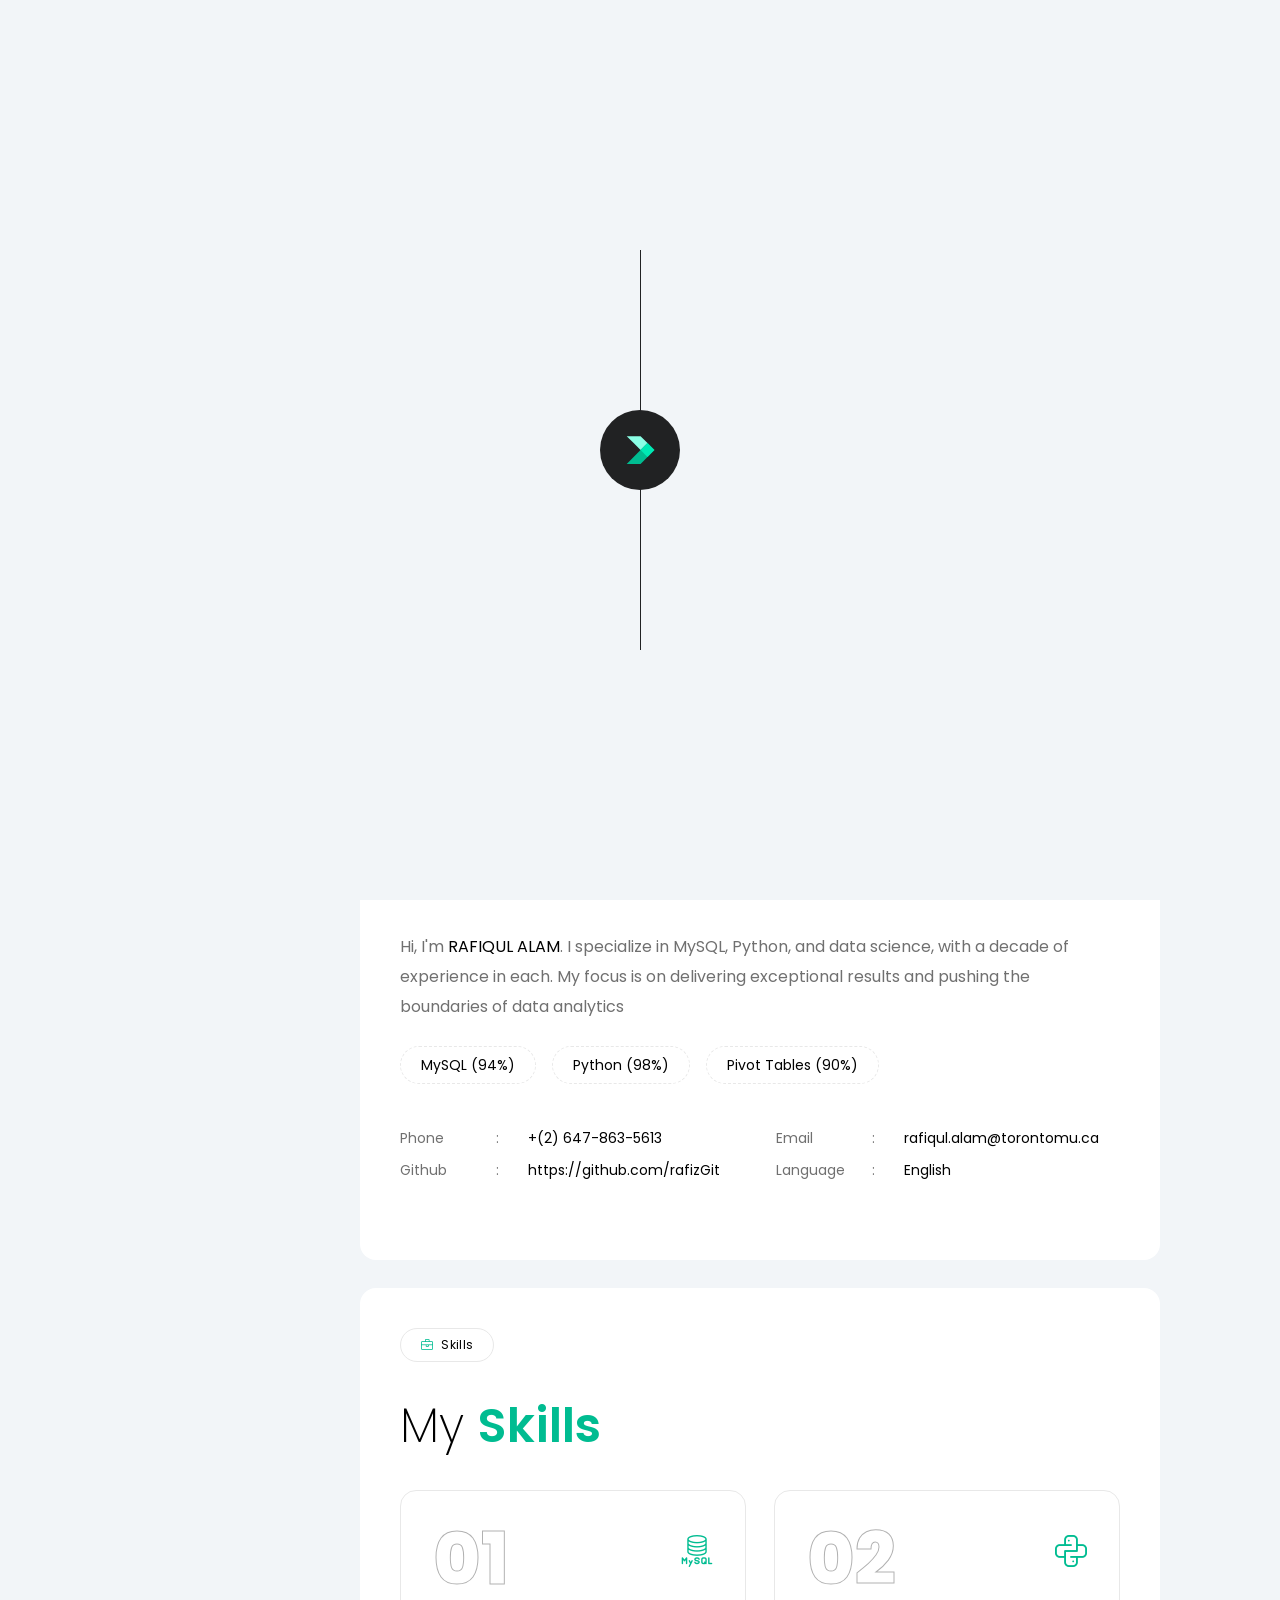
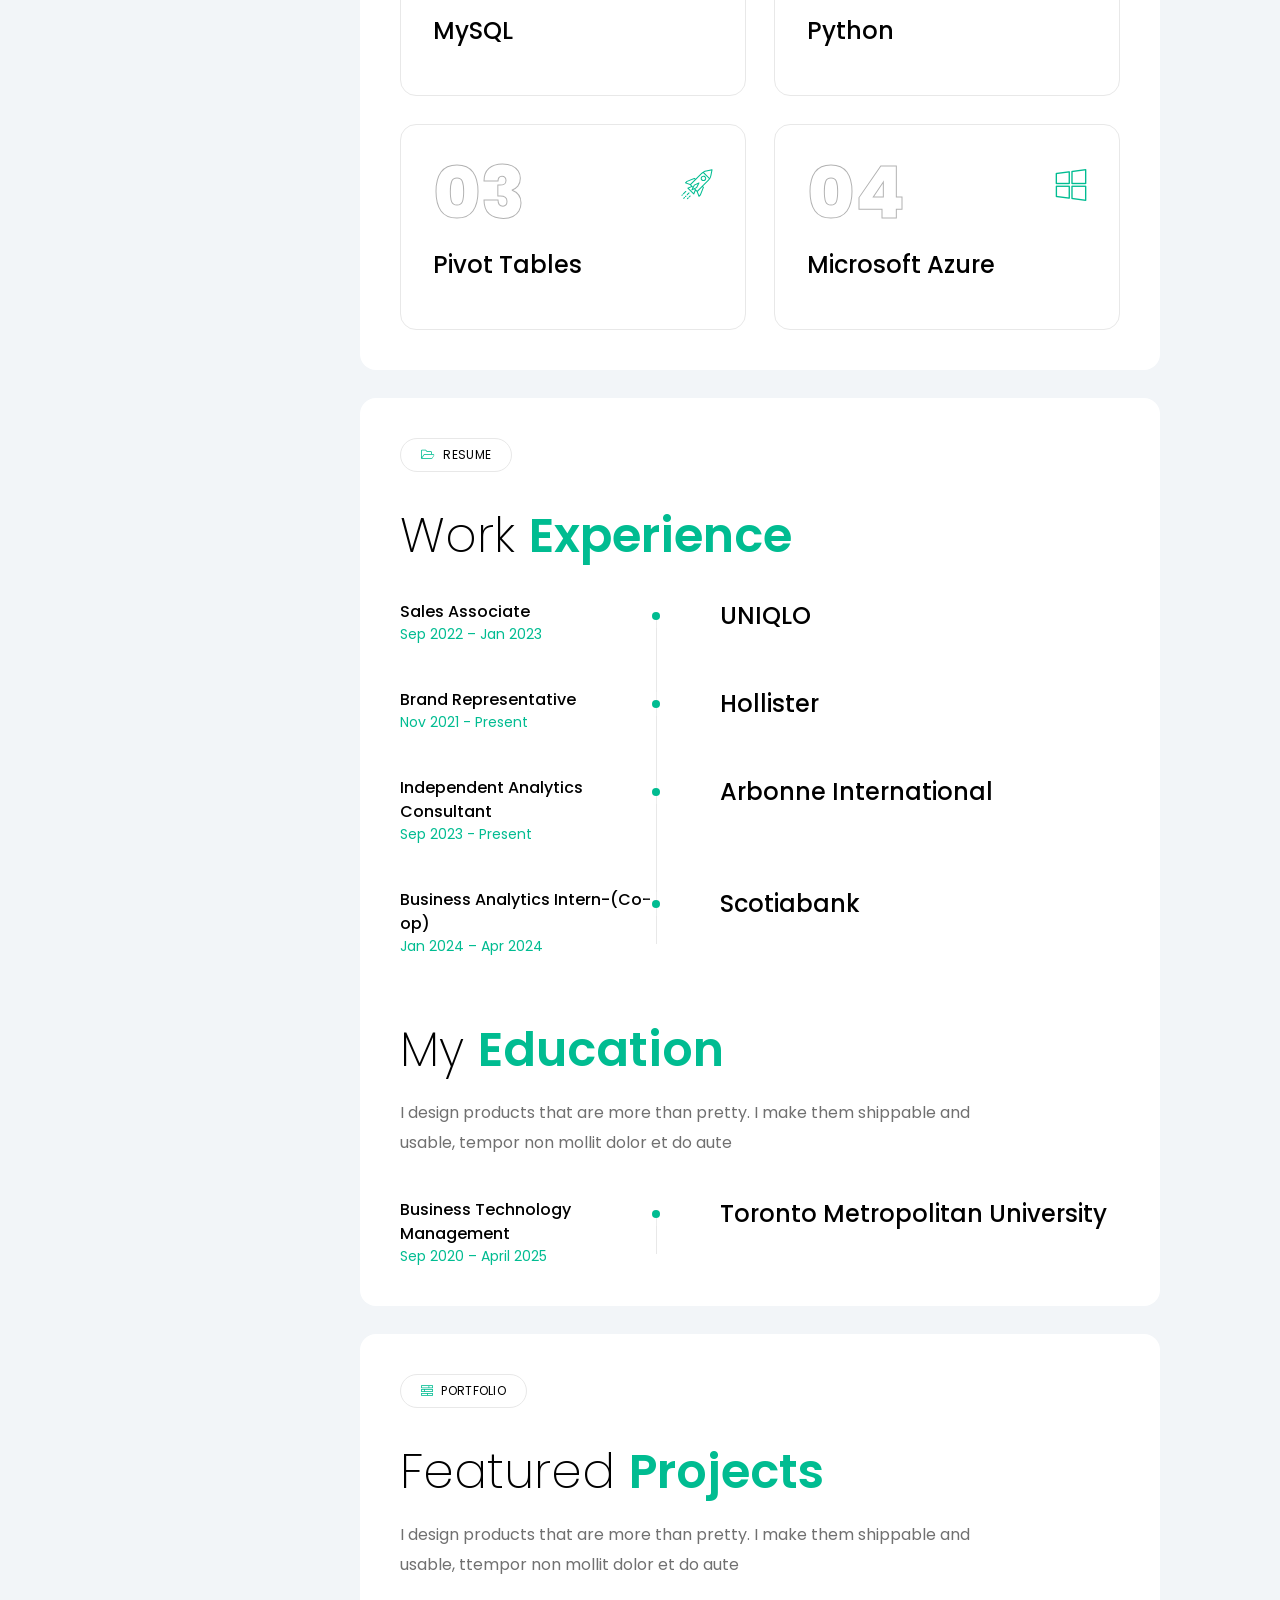
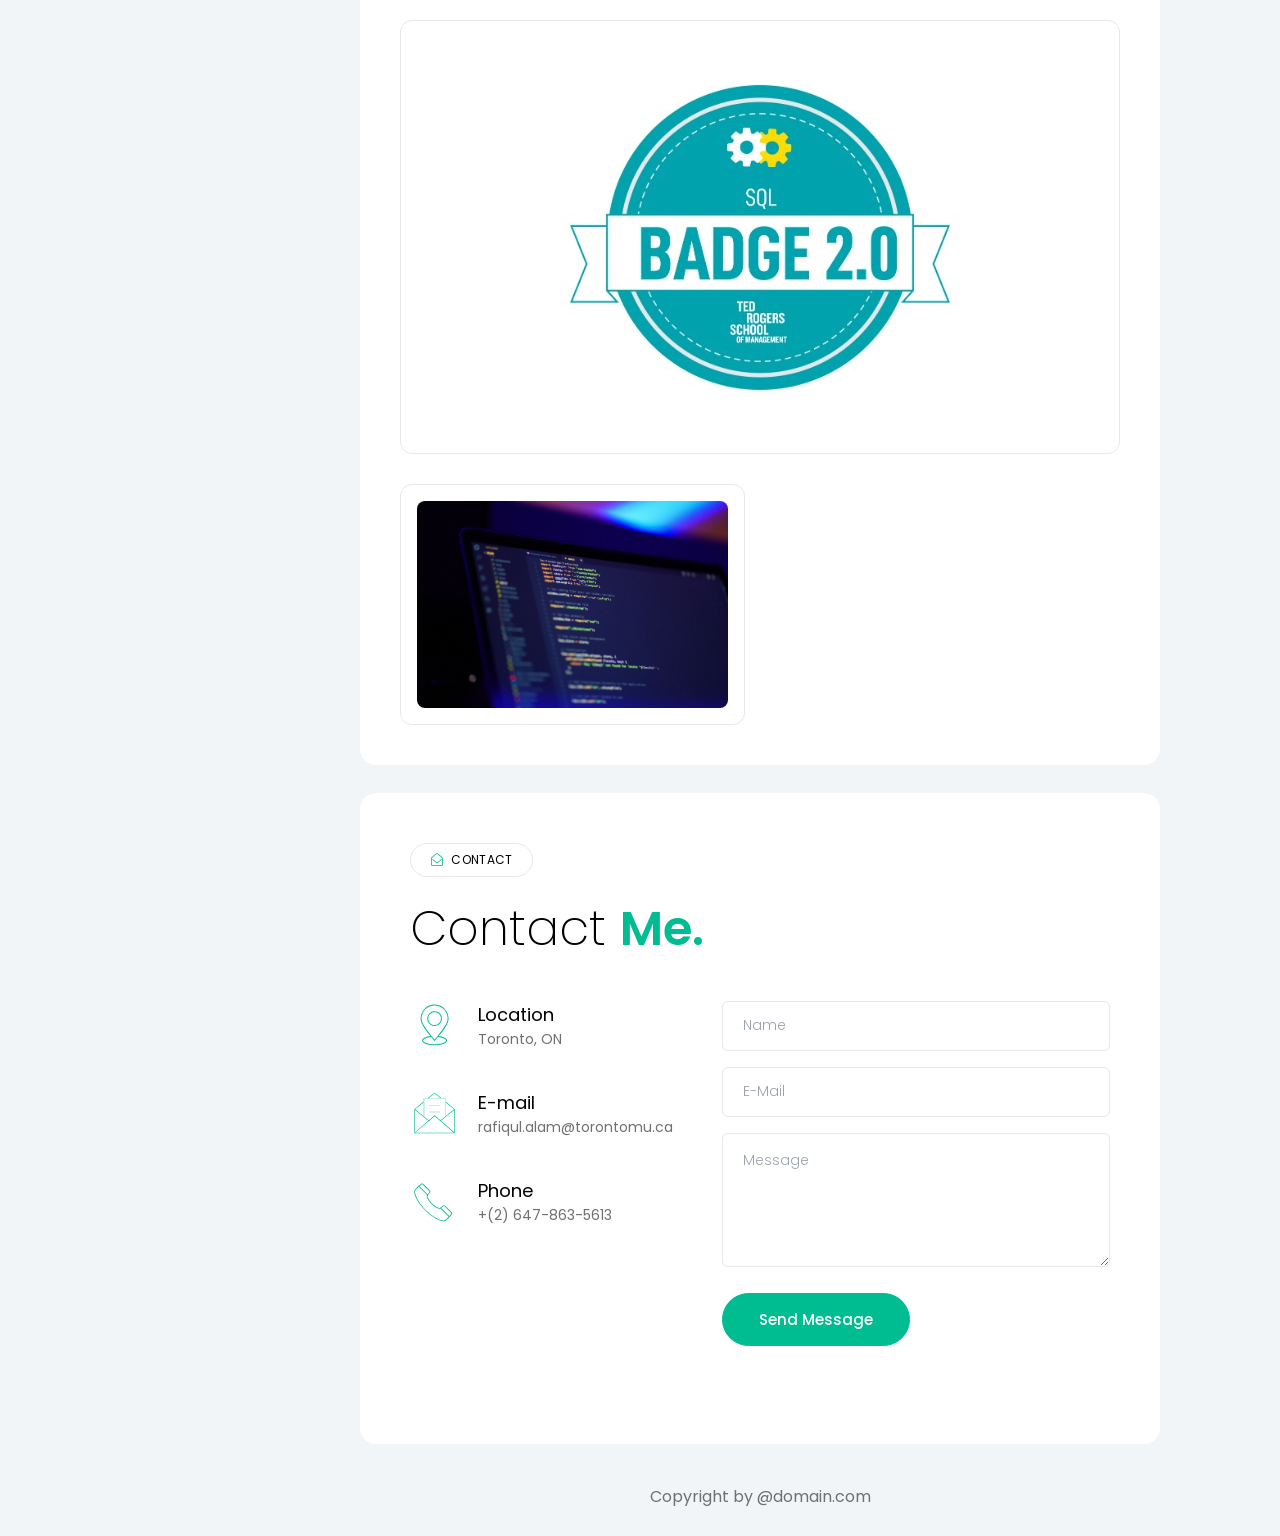
==== commit dcdd621c: "done changes" ====
--- a/index.html
+++ b/index.html
@@ -494,9 +494,9 @@
                                     <span class="text-theme">Digital Landscape</span>
                                 </h1>
                                 <p>
-                                    I am a <span class="font-medium text-black dark:text-white/90">Frontend
-                                        Developer</span> at heart and, i create features that are best suited for the
-                                    job at hand.
+                                    I specialize in data management and analysis using SQL Server, MySQL, SharePoint,
+                                    and Azure. Proficient in R, Python, and Excel for analysis, with expertise in
+                                    visualization using R Studio, Tableau, and Power BI.
                                 </p>
                                 <ul class="flex items-center mt-4 -mx-3 lg:mt-5">
                                     <li class="flex items-center mx-3 text-regular">
@@ -610,10 +610,9 @@
                                 About <span class="font-semibold text-theme">Me</span>
                             </h2>
                             <p class="max-w-2xl mt-4 md:mt-6 subtitle">
-                                Hi, my name is <span class="text-black dark:text-white">RAFIQUL ALAM</span> and I began
-                                using WordPress when first began. spent most of my waking hours for the last ten years
-                                designing, programming and operating <span class="text-black dark:text-white">
-                                    WordPress</span> sites go beyond with exclusive designer.
+                                Hi, I'm <span class="text-black dark:text-white">RAFIQUL ALAM</span>. I specialize in
+                                MySQL, Python, and data science, with a decade of experience in each. My focus is on
+                                delivering exceptional results and pushing the boundaries of data analytics
                             </p>
                         </div>
                         <div class="mt-6 section-content">
@@ -660,7 +659,7 @@
                                 </li>
                             </ul>
 
-                            <ul class="grid grid-cols-2 gap-6 counters md:grid-cols-4 xl:gap-8">
+                            <!-- <ul class="grid grid-cols-2 gap-6 counters md:grid-cols-4 xl:gap-8">
                                 <li class="">
                                     <div class="mb-1 text-2xl font-semibold md:text-3xl number text-theme 2xl:text-4xl">
                                         <span>185</span>+
@@ -685,7 +684,7 @@
                                     </div>
                                     <div class="text-sm">Awards Won</div>
                                 </li>
-                            </ul>
+                            </ul> -->
 
                         </div>
                     </div>
@@ -709,10 +708,10 @@
                                 class="title text-[32px] md:text-4xl lg:text-5xl font-extralight text-black dark:text-white leading-1.27">
                                 My <span class="font-semibold text-theme">Skills</span>
                             </h2>
-                            <p class="max-w-xl mt-4 md:mt-6 subtitle">
+                            <!-- <p class="max-w-xl mt-4 md:mt-6 subtitle">
                                 I design products that are more than pretty. I make them shippable and usable, tempor
                                 non mollit dolor et do aute
-                            </p>
+                            </p> -->
                         </div>
 
                         <div class="grid gap-5 md:gap-6 service-card-wrapper sm:grid-cols-2 lg:gap-7 2xl:gap-8">
@@ -720,11 +719,8 @@
                                 class="relative p-5 transition duration-300 border py-7 md:p-7 card-item group border-platinum dark:border-metalBlack rounded-2xl xl:p-8 2xl:p-10 hover:border-theme">
                                 <div
                                     class="absolute transition duration-300 md:top-10 icon right-6 top-7 md:right-8 group-hover:-rotate-45 lg:top-11">
-                                    <svg width="33" h eight="32" viewBox="0 0 33 32" class="fill-theme"
-                                        xmlns="http://www.w3.org/2000/svg">
-                                        <path
-                                            d="M16.6599 0.813965C15.4258 0.813965 14.3875 1.68953 14.1331 2.8505H5.30667V1.61411C5.30608 1.46748 5.24728 1.3271 5.14319 1.22382C5.03911 1.12055 4.89826 1.06284 4.75164 1.0634H1.18069C1.03463 1.0637 0.894615 1.12178 0.791231 1.22497C0.687847 1.32815 0.629491 1.46805 0.628906 1.61411V5.1937C0.629491 5.33976 0.687847 5.47966 0.791231 5.58284C0.894615 5.68602 1.03463 5.7441 1.18069 5.7444H4.75164C4.89826 5.74496 5.03911 5.68726 5.14319 5.58398C5.24728 5.48071 5.30608 5.34032 5.30667 5.1937V3.95623H11.5059C8.07879 5.5101 5.48724 8.56947 4.56483 12.301C3.3553 12.517 2.42896 13.584 2.42896 14.8537C2.42896 16.2777 3.59309 17.4453 5.01619 17.4453C6.4393 17.4453 7.60451 16.2777 7.60451 14.8537C7.60451 13.6647 6.79182 12.6539 5.6954 12.3529C6.78739 8.28189 10.0674 5.1253 14.2065 4.21862C14.5505 5.24594 15.5218 5.99276 16.6599 5.99276C17.7979 5.99276 18.7703 5.24598 19.1143 4.21862C23.2544 5.1244 26.5334 8.2809 27.6254 12.3529C26.5284 12.6535 25.7163 13.6644 25.7163 14.8537C25.7163 16.2777 26.8804 17.4453 28.3035 17.4453C29.7266 17.4453 30.8918 16.2777 30.8918 14.8537C30.8918 13.5836 29.9649 12.5166 28.7548 12.301C27.8324 8.56931 25.2411 5.51004 21.8138 3.95623H28.0141V5.1937C28.0147 5.34032 28.0735 5.48071 28.1776 5.58398C28.2817 5.68726 28.4225 5.74496 28.5691 5.7444H32.1401C32.2867 5.74496 32.4275 5.68726 32.5316 5.58398C32.6357 5.48071 32.6945 5.34032 32.6951 5.1937V1.61411C32.6945 1.46748 32.6357 1.32709 32.5316 1.22382C32.4275 1.12054 32.2867 1.06284 32.1401 1.0634H28.5691C28.4225 1.06284 28.2817 1.12054 28.1776 1.22382C28.0735 1.32709 28.0147 1.46748 28.0141 1.61411V2.8505H19.1888C18.9345 1.68942 17.894 0.813965 16.6599 0.813965ZM16.6599 1.91646C17.4844 1.91646 18.1414 2.5739 18.1414 3.4012C18.1414 3.42454 18.1413 3.44833 18.1403 3.47139C18.1396 3.47391 18.1389 3.47643 18.1382 3.47896C18.1341 3.50576 18.132 3.53283 18.1319 3.55994C18.0542 4.31124 17.4302 4.88703 16.6591 4.88703C15.8961 4.88703 15.2778 4.32324 15.1894 3.5837C15.19 3.5486 15.1872 3.51352 15.1811 3.47895C15.1804 3.47607 15.1797 3.4732 15.179 3.47032C15.178 3.44761 15.1769 3.4242 15.1769 3.40122C15.1769 2.57391 15.8353 1.91646 16.6599 1.91646ZM1.7314 2.16913H4.19985V4.63867H1.7314V2.16913ZM29.1198 2.16913H31.5894V4.63867H29.1198V2.16913ZM16.6599 7.7237C16.6109 7.72447 16.5623 7.73173 16.5153 7.7453C16.5076 7.74729 16.5 7.74945 16.4925 7.75178C16.4493 7.76573 16.4079 7.78495 16.3694 7.809C16.3583 7.81617 16.3475 7.82374 16.337 7.83168C16.3004 7.85777 16.267 7.88823 16.2378 7.92239C16.2371 7.92274 16.2364 7.9231 16.2357 7.92347L8.19968 17.645C8.13809 17.7187 8.09675 17.8071 8.07971 17.9016C8.06267 17.9961 8.07052 18.0933 8.10249 18.1839L11.5568 27.8709C10.9036 28.1831 10.4489 28.8547 10.4489 29.6234C10.4489 30.6848 11.3155 31.5617 12.3753 31.5617H20.9458C22.0057 31.5617 22.8722 30.6848 22.8722 29.6234C22.8722 28.8542 22.4172 28.1818 21.7632 27.8698L25.2186 18.1839C25.251 18.0936 25.2594 17.9965 25.2429 17.902C25.2264 17.8075 25.1857 17.719 25.1246 17.645L17.1209 7.96882C17.0702 7.89314 17.0016 7.83116 16.9211 7.7884C16.8407 7.74564 16.7509 7.72341 16.6599 7.7237ZM16.1091 9.80883V16.332C14.9156 16.589 14.0154 17.6624 14.0154 18.9343C14.0154 20.3958 15.2034 21.5993 16.6599 21.5993C18.1162 21.5993 19.3043 20.3958 19.3043 18.9343C19.3043 17.6637 18.4065 16.5915 17.2149 16.3331V9.8153L24.0717 18.1061L20.6551 27.6852H12.6645L9.24907 18.1018L16.1091 9.80883ZM5.01619 13.3679C5.84077 13.3679 6.4977 14.0264 6.4977 14.8537C6.4977 15.681 5.84077 16.3385 5.01619 16.3385C4.19162 16.3385 3.53469 15.681 3.53469 14.8537C3.53469 14.0264 4.19162 13.3679 5.01619 13.3679ZM28.2992 13.3679C28.3006 13.3679 28.302 13.3679 28.3034 13.3679C29.1279 13.3679 29.7848 14.0264 29.7849 14.8537C29.7849 15.681 29.1279 16.3385 28.3034 16.3385C27.4788 16.3385 26.8218 15.681 26.8218 14.8537C26.8218 14.0279 27.4767 13.3702 28.2992 13.3679ZM16.6599 17.3794C17.5132 17.3794 18.1986 18.0651 18.1986 18.9343C18.1986 19.8036 17.5132 20.4936 16.6599 20.4936C15.8064 20.4936 15.1211 19.8036 15.1211 18.9343C15.1211 18.0651 15.8064 17.3794 16.6599 17.3794ZM12.3751 28.7909H20.9456C21.4066 28.7909 21.7663 29.1502 21.7663 29.6234C21.7663 30.0967 21.4066 30.456 20.9456 30.456H12.3751C11.9141 30.456 11.5545 30.0967 11.5545 29.6234C11.5545 29.1502 11.9141 28.7909 12.3751 28.7909Z" />
-                                    </svg>
+                                    <img src="./assets/img/skill/mysql.png" alt="">
+
                                 </div>
                                 <div
                                     class="text-5xl font-extrabold transition duration-300 md:text-6xl number lg:text-7xl text-greyBlack opacity-30 group-hover:opacity-100">
@@ -741,18 +737,8 @@
                                 class="relative p-5 transition duration-300 border py-7 md:p-7 card-item group border-platinum dark:border-metalBlack rounded-2xl xl:p-8 2xl:p-10 hover:border-theme">
                                 <div
                                     class="absolute transition duration-300 md:top-10 icon right-6 top-7 md:right-8 group-hover:-rotate-45 lg:top-11">
-                                    <svg width="37" height="31" viewBox="0 0 37 31" class="fill-theme"
-                                        xmlns="http://www.w3.org/2000/svg">
-                                        <path
-                                            d="M2.21101 30.4333H34.179C34.7012 30.4333 35.202 30.2259 35.5712 29.8567C35.9404 29.4875 36.1479 28.9867 36.1479 28.4645V2.48079C36.1479 1.95862 35.9404 1.45785 35.5712 1.08862C35.202 0.719392 34.7012 0.511963 34.179 0.511963H2.21101C1.68885 0.511963 1.18807 0.719392 0.818844 1.08862C0.449617 1.45785 0.242188 1.95862 0.242188 2.48079V28.4645C0.242188 28.9867 0.449617 29.4875 0.818844 29.8567C1.18807 30.2259 1.68885 30.4333 2.21101 30.4333ZM1.43904 2.48079C1.43904 2.27605 1.52038 2.0797 1.66515 1.93492C1.80992 1.79015 2.00628 1.70882 2.21101 1.70882H34.179C34.3838 1.70882 34.5801 1.79015 34.7249 1.93492C34.8697 2.0797 34.951 2.27605 34.951 2.48079V5.29938H1.43904V2.48079ZM1.43904 6.49624H34.951V28.4645C34.951 28.6693 34.8697 28.8656 34.7249 29.0104C34.5801 29.1552 34.3838 29.2365 34.179 29.2365H2.21101C2.00628 29.2365 1.80992 29.1552 1.66515 29.0104C1.52038 28.8656 1.43904 28.6693 1.43904 28.4645V6.49624Z" />
-                                        <path d="M14.6033 2.90552H2.63477V4.10237H14.6033V2.90552Z" />
-                                        <path d="M32.5562 2.90552H31.3594V4.10237H32.5562V2.90552Z" />
-                                        <path d="M28.3687 2.90527H27.1719V4.10213H28.3687V2.90527Z" />
-                                        <path
-                                            d="M9.81721 20.0386H10.6131C10.8056 20.0375 10.9941 20.0938 11.1545 20.2003C11.315 20.3067 11.44 20.4585 11.5139 20.6363C11.5877 20.8141 11.6069 21.0099 11.569 21.1987C11.5312 21.3874 11.438 21.5606 11.3013 21.6962L10.7388 22.2588C10.626 22.3693 10.5615 22.5198 10.5593 22.6777C10.5596 22.7568 10.5756 22.8352 10.6064 22.9081C10.6373 22.981 10.6822 23.0471 10.7388 23.1026L12.959 25.3227C13.0144 25.3793 13.0805 25.4242 13.1534 25.4551C13.2263 25.4859 13.3047 25.5019 13.3838 25.5022C13.5417 25.5 13.6922 25.4355 13.8027 25.3227L14.3653 24.7662C14.4982 24.6256 14.6712 24.5294 14.8608 24.4909C15.0504 24.4523 15.2472 24.4732 15.4245 24.5507C15.6034 24.6222 15.7563 24.7463 15.8632 24.9066C15.9701 25.0668 16.0257 25.2558 16.0229 25.4484V26.2443C16.0229 26.403 16.086 26.5552 16.1982 26.6674C16.3104 26.7797 16.4626 26.8427 16.6213 26.8427H19.7631C19.9218 26.8427 20.074 26.7797 20.1862 26.6674C20.2985 26.5552 20.3615 26.403 20.3615 26.2443V25.4484C20.3578 25.2556 20.4132 25.0663 20.5201 24.9058C20.6271 24.7454 20.7806 24.6215 20.9599 24.5507C21.1372 24.4732 21.334 24.4523 21.5236 24.4909C21.7132 24.5294 21.8863 24.6256 22.0191 24.7662L22.5817 25.3227C22.6938 25.4342 22.8455 25.4967 23.0036 25.4967C23.1617 25.4967 23.3133 25.4342 23.4255 25.3227L25.6456 23.1026C25.7022 23.0471 25.7471 22.981 25.778 22.9081C25.8088 22.8352 25.8248 22.7568 25.8251 22.6777C25.8229 22.5198 25.7584 22.3693 25.6456 22.2588L25.0891 21.6962C24.9485 21.5634 24.8523 21.3903 24.8138 21.2007C24.7752 21.0111 24.7961 20.8143 24.8736 20.637C24.9444 20.4576 25.0683 20.3042 25.2287 20.1972C25.3892 20.0903 25.5785 20.0349 25.7713 20.0386H26.5732C26.7319 20.0386 26.8841 19.9756 26.9963 19.8633C27.1086 19.7511 27.1716 19.5989 27.1716 19.4402V16.2984C27.1716 16.1397 27.1086 15.9875 26.9963 15.8753C26.8841 15.763 26.7319 15.7 26.5732 15.7H25.7773C25.5848 15.6994 25.3968 15.6419 25.237 15.5346C25.0771 15.4274 24.9526 15.2753 24.879 15.0974C24.8054 14.9196 24.7861 14.7239 24.8235 14.5351C24.8609 14.3463 24.9533 14.1728 25.0891 14.0364L25.6516 13.4738C25.7644 13.3634 25.8289 13.2128 25.8311 13.0549C25.8308 12.9758 25.8148 12.8974 25.784 12.8245C25.7531 12.7516 25.7081 12.6855 25.6516 12.6301L23.4314 10.4099C23.376 10.3534 23.3099 10.3084 23.237 10.2776C23.1641 10.2467 23.0857 10.2307 23.0066 10.2304C22.8487 10.2326 22.6981 10.2971 22.5877 10.4099L22.0251 10.9664C21.8922 11.107 21.7192 11.2032 21.5296 11.2417C21.34 11.2803 21.1432 11.2594 20.9659 11.1819C20.7865 11.1111 20.6331 10.9872 20.5261 10.8268C20.4192 10.6663 20.3638 10.477 20.3675 10.2842V9.48832C20.3675 9.32961 20.3044 9.17739 20.1922 9.06517C20.08 8.95294 19.9278 8.88989 19.7691 8.88989H16.6273C16.4686 8.88989 16.3164 8.95294 16.2042 9.06517C16.0919 9.17739 16.0289 9.32961 16.0289 9.48832V10.2842C16.0317 10.4768 15.976 10.6658 15.8692 10.8261C15.7623 10.9863 15.6093 11.1104 15.4305 11.1819C15.2532 11.2594 15.0563 11.2803 14.8668 11.2417C14.6772 11.2032 14.5041 11.107 14.3712 10.9664L13.8087 10.4099C13.6966 10.2984 13.5449 10.2359 13.3868 10.2359C13.2287 10.2359 13.0771 10.2984 12.9649 10.4099L10.7448 12.6301C10.6882 12.6855 10.6432 12.7516 10.6124 12.8245C10.5816 12.8974 10.5656 12.9758 10.5652 13.0549C10.5675 13.2128 10.632 13.3634 10.7448 13.4738L11.3013 14.0364C11.4419 14.1693 11.538 14.3423 11.5766 14.5319C11.6152 14.7215 11.5943 14.9183 11.5167 15.0956C11.4453 15.2745 11.3212 15.4275 11.1609 15.5343C11.0007 15.6412 10.8117 15.6969 10.6191 15.694H9.81721C9.65849 15.694 9.50628 15.7571 9.39405 15.8693C9.28183 15.9815 9.21878 16.1337 9.21878 16.2924V19.4342C9.21799 19.5133 9.23288 19.5917 9.2626 19.665C9.29232 19.7383 9.33628 19.805 9.39193 19.8612C9.44757 19.9174 9.51381 19.962 9.58681 19.9925C9.65981 20.0229 9.73811 20.0386 9.81721 20.0386ZM10.4156 16.8969H10.6131C11.0416 16.8953 11.46 16.767 11.8157 16.5282C12.1715 16.2894 12.4487 15.9507 12.6124 15.5548C12.7761 15.1588 12.8192 14.7233 12.736 14.303C12.6529 13.8827 12.4473 13.4964 12.1451 13.1926L12.0075 13.0789L13.3838 11.7025L13.5215 11.8401C13.8252 12.1423 14.2116 12.3479 14.6319 12.431C15.0522 12.5142 15.4877 12.4712 15.8837 12.3074C16.2796 12.1437 16.6183 11.8665 16.8571 11.5108C17.0959 11.155 17.2241 10.7366 17.2257 10.3082V10.0867H19.1706V10.2842C19.1706 10.7127 19.2976 11.1316 19.5356 11.4879C19.7737 11.8442 20.112 12.122 20.5079 12.2859C20.9038 12.4499 21.3394 12.4928 21.7597 12.4092C22.1799 12.3256 22.566 12.1192 22.8689 11.8162L23.0066 11.6786L24.3829 13.0549L24.2453 13.1926C23.9431 13.4964 23.7375 13.8827 23.6544 14.303C23.5712 14.7233 23.6142 15.1588 23.778 15.5548C23.9417 15.9507 24.2189 16.2894 24.5747 16.5282C24.9304 16.767 25.3488 16.8953 25.7773 16.8969H25.9748V18.8417H25.7773C25.3488 18.8417 24.9299 18.9687 24.5736 19.2067C24.2173 19.4448 23.9395 19.7831 23.7756 20.179C23.6116 20.5749 23.5687 21.0105 23.6523 21.4308C23.7359 21.851 23.9423 22.2371 24.2453 22.54L24.3829 22.6777L22.9826 24.0541L22.845 23.9164C22.542 23.6134 22.156 23.407 21.7357 23.3234C21.3155 23.2398 20.8798 23.2827 20.4839 23.4467C20.0881 23.6107 19.7497 23.8884 19.5117 24.2447C19.2736 24.601 19.1466 25.0199 19.1467 25.4484V25.6459H17.2257V25.4484C17.2241 25.0199 17.0959 24.6015 16.8571 24.2458C16.6183 23.89 16.2796 23.6129 15.8837 23.4491C15.4877 23.2854 15.0522 23.2424 14.6319 23.3255C14.2116 23.4087 13.8252 23.6142 13.5215 23.9164L13.3838 24.0541L12.0075 22.6537L12.1451 22.5161C12.4481 22.2131 12.6545 21.8271 12.7381 21.4068C12.8217 20.9866 12.7788 20.5509 12.6148 20.1551C12.4508 19.7592 12.1731 19.4208 11.8168 19.1828C11.4605 18.9448 11.0416 18.8177 10.6131 18.8178H10.4156V16.8969Z" />
-                                        <path
-                                            d="M18.1956 22.6535C19.1425 22.6535 20.0681 22.3727 20.8554 21.8466C21.6427 21.3206 22.2563 20.5729 22.6186 19.6981C22.981 18.8233 23.0758 17.8607 22.8911 16.9321C22.7063 16.0034 22.2504 15.1504 21.5808 14.4808C20.9113 13.8113 20.0583 13.3553 19.1296 13.1706C18.2009 12.9859 17.2383 13.0807 16.3636 13.443C15.4888 13.8054 14.7411 14.419 14.215 15.2063C13.689 15.9936 13.4082 16.9192 13.4082 17.866C13.4082 19.1357 13.9126 20.3534 14.8104 21.2513C15.7082 22.1491 16.9259 22.6535 18.1956 22.6535ZM18.1956 14.2755C18.9058 14.2755 19.6 14.4861 20.1904 14.8806C20.7809 15.2751 21.2411 15.8359 21.5129 16.492C21.7846 17.1481 21.8557 17.87 21.7172 18.5665C21.5787 19.263 21.2367 19.9028 20.7345 20.405C20.2324 20.9071 19.5926 21.2491 18.8961 21.3876C18.1996 21.5262 17.4777 21.4551 16.8216 21.1833C16.1655 20.9115 15.6047 20.4513 15.2102 19.8608C14.8156 19.2704 14.6051 18.5762 14.6051 17.866C14.6051 16.9138 14.9833 16.0005 15.6567 15.3271C16.3301 14.6538 17.2433 14.2755 18.1956 14.2755Z" />
-                                    </svg>
+                                    <img src="./assets/img/skill/python.png" alt="">
+
                                 </div>
                                 <div
                                     class="text-5xl font-extrabold transition duration-300 md:text-6xl number lg:text-7xl text-greyBlack opacity-30 group-hover:opacity-100">
@@ -806,11 +792,8 @@
                                 class="relative p-5 transition duration-300 border py-7 md:p-7 card-item group border-platinum dark:border-metalBlack rounded-2xl xl:p-8 2xl:p-10 hover:border-theme">
                                 <div
                                     class="absolute transition duration-300 md:top-10 icon right-6 top-7 md:right-8 group-hover:-rotate-45 lg:top-11">
-                                    <svg width="46" height="31" viewBox="0 0 46 31" class="fill-theme"
-                                        xmlns="http://www.w3.org/2000/svg">
-                                        <path
-                                            d="M33.5446 15.0219C33.9557 14.9825 34.355 14.862 34.7194 14.6676C35.0839 14.4732 35.4063 14.2086 35.668 13.8891C35.9298 13.5696 36.1258 13.2015 36.2448 12.806C36.3638 12.4104 36.4033 11.9952 36.3612 11.5844C36.3211 11.1734 36.2 10.7744 36.0051 10.4104C35.8102 10.0463 35.5453 9.72446 35.2254 9.46319C34.9057 9.20191 34.5374 9.00642 34.1418 8.88803C33.7463 8.76964 33.3311 8.73063 32.9204 8.77316L32.1235 0.681331C32.1135 0.576954 32.0774 0.476763 32.0186 0.38994C31.9598 0.303118 31.8801 0.232442 31.787 0.184392C31.6938 0.136342 31.59 0.112455 31.4852 0.114919C31.3803 0.117383 31.2778 0.146121 31.187 0.198497C31.1028 0.243969 22.5521 5.13085 19.681 6.34503C17.4575 7.28934 10.7159 9.01783 10.2398 9.14075L4.67756 9.69099C3.68951 9.78857 2.7527 10.1774 1.98595 10.8082C1.21922 11.439 0.657101 12.2832 0.370917 13.234C0.0847331 14.1847 0.0873773 15.1989 0.378513 16.1481C0.669648 17.0974 1.23616 17.9387 2.00617 18.5655C2.21705 18.7421 2.44338 18.8994 2.68244 19.0355C3.58718 19.5602 4.63472 19.7852 5.67511 19.6782L6.54618 28.4061C6.5852 28.8022 6.71806 29.1834 6.93372 29.518C7.14938 29.8526 7.44165 30.131 7.78634 30.3301C8.23999 30.5918 8.76425 30.7047 9.28537 30.6531C9.94654 30.5876 10.5546 30.2623 10.9759 29.7487C11.3973 29.235 11.5974 28.575 11.5324 27.9138L10.6644 19.1806L11.2405 19.1226C11.8503 19.1563 18.7046 19.5257 21.0445 20.0085C24.0885 20.6376 33.4358 23.7555 33.5297 23.7808C33.6283 23.8138 33.7336 23.8218 33.8362 23.8039C33.9387 23.786 34.0351 23.7429 34.1168 23.6785C34.2058 23.6124 34.2757 23.5238 34.3192 23.4219C34.3628 23.32 34.3786 23.2084 34.3649 23.0984L33.5446 15.0219ZM33.0523 10.0357C33.5475 9.98767 34.0416 10.1379 34.4262 10.4535C34.8108 10.7691 35.0546 11.2243 35.104 11.7194C35.129 11.9651 35.1054 12.2133 35.0344 12.4499C34.9634 12.6864 34.8465 12.9067 34.6904 13.098C34.5342 13.2894 34.3419 13.448 34.1244 13.565C33.9068 13.6819 33.6684 13.7549 33.4227 13.7796L33.0523 10.0357ZM1.43898 15.0623C1.34135 14.0706 1.64155 13.0806 2.27359 12.3101C2.90563 11.5396 3.81777 11.0517 4.80948 10.9536L9.79568 10.4613L10.5394 17.9437L5.55321 18.436C5.06147 18.4851 4.56488 18.4367 4.09185 18.2936C3.61883 18.1506 3.17865 17.9156 2.79651 17.6023C2.41437 17.289 2.09778 16.9033 1.86484 16.4675C1.6319 16.0317 1.48719 15.5542 1.43898 15.0623ZM10.2847 28.0327C10.3181 28.3637 10.2186 28.6944 10.008 28.952C9.79752 29.2097 9.49337 29.3732 9.16229 29.4065C8.83129 29.4399 8.50062 29.3404 8.24294 29.1299C7.98529 28.9194 7.8218 28.6152 7.78845 28.2842L6.92595 19.554L9.41903 19.3079L10.2847 28.0327ZM21.3001 18.7889C19.1597 18.3489 13.5728 18.0023 11.8032 17.8849L11.051 10.2167C12.7625 9.75811 18.1599 8.35314 20.1965 7.48181C22.592 6.47765 28.7141 3.05325 30.9694 1.76562L33.0071 22.2927C30.5498 21.4744 23.8698 19.3249 21.3001 18.7889ZM37.69 11.563C37.6701 11.3981 37.7166 11.232 37.8192 11.1013C37.9218 10.9706 38.0721 10.886 38.2371 10.8661L44.4568 10.1168C44.6217 10.0969 44.7879 10.1434 44.9186 10.246C44.9833 10.2968 45.0373 10.3599 45.0777 10.4315C45.118 10.5033 45.1439 10.5821 45.1537 10.6638C45.1636 10.7455 45.1572 10.8284 45.135 10.9076C45.1129 10.9868 45.0753 11.0609 45.0245 11.1256C44.9737 11.1903 44.9107 11.2444 44.8389 11.2847C44.7673 11.3251 44.6883 11.3509 44.6066 11.3608L38.3869 12.1101C38.2523 12.1263 38.1162 12.0984 37.9987 12.0306C37.9146 11.9821 37.8427 11.9145 37.7892 11.8333C37.7356 11.7522 37.7016 11.6596 37.69 11.563ZM37.1316 8.52078L39.5536 5.57875C39.6597 5.44815 39.8133 5.36505 39.9807 5.34773C40.1481 5.3304 40.3155 5.38028 40.4461 5.48637C40.5766 5.59247 40.6598 5.74611 40.6771 5.91348C40.6944 6.08085 40.6445 6.24824 40.5385 6.37884L38.1165 9.32089C38.0216 9.43726 37.888 9.51563 37.7401 9.5418C37.5923 9.5679 37.4399 9.54013 37.3109 9.46335L37.224 9.41326C37.1584 9.36133 37.104 9.29681 37.0637 9.22356C37.0234 9.15023 36.9982 9.06968 36.9897 8.98645C36.981 8.9033 36.9892 8.81923 37.0135 8.73927C37.0379 8.65931 37.0781 8.58497 37.1316 8.52078ZM40.8367 18.2916C40.7385 18.3657 40.6207 18.4092 40.4979 18.4168C40.3752 18.4244 40.2529 18.3957 40.1464 18.3343C40.0738 18.2922 40.0103 18.2359 39.9599 18.1688L37.1018 14.3485C37.0094 14.2156 36.972 14.052 36.9976 13.892C37.0232 13.7321 37.1097 13.5883 37.239 13.4907C37.3683 13.3932 37.5303 13.3496 37.691 13.3689C37.8519 13.3883 37.9989 13.4692 38.1013 13.5946L40.9594 17.4148C41.0593 17.5475 41.1025 17.7143 41.0794 17.8786C41.0564 18.043 40.9691 18.1915 40.8367 18.2916Z" />
-                                    </svg>
+                                    <img src="./assets/img/skill/microsoft.png" alt="">
+
                                 </div>
                                 <div
                                     class="text-5xl font-extrabold transition duration-300 md:text-6xl number lg:text-7xl text-greyBlack opacity-30 group-hover:opacity-100">
@@ -830,7 +813,7 @@
 
 
                 <!-- Skills Section Start -->
-                <div data-scroll-index="3" id="skill"
+                <!-- <div data-scroll-index="3" id="skill"
                     class="py-5 xl:py-3.5 max-w-content xl:max-2xl:max-w-50rem max-xl:mx-auto xl:ml-auto">
 
                     <div
@@ -843,12 +826,9 @@
                         <div class="mb-8 mt-7 md:my-10 section-title">
                             <h2
                                 class="title text-[32px] md:text-4xl lg:text-5xl font-extralight text-black dark:text-white leading-1.27">
-                                My <span class="font-semibold text-theme">Advantages</span>
+                                My <span class="font-semibold text-theme">Skills</span>
                             </h2>
-                            <p class="max-w-xl mt-4 md:mt-6 subtitle">
-                                I design products that are more than pretty. I make them shippable and usable, ttempor
-                                non mollit dolor et do aute
-                            </p>
+                        
                         </div>
 
 
@@ -959,7 +939,7 @@
 
                             </div>
                         </div>
-                        <!-- Slider Controls Start -->
+                       
                         <div
                             class="skills-slider-navigation flex justify-center items-center gap-2.5 mt-12 md:absolute md:top-16 lg:top-20 md:right-8 lg:right-13">
                             <button
@@ -984,10 +964,10 @@
                                 </svg>
                             </button>
                         </div>
-                        <!-- Slider Controls End -->
+                        
                     </div>
 
-                </div>
+                </div> -->
                 <!-- Skills Section End -->
 
 
@@ -1007,10 +987,10 @@
                                 class="title text-[32px] md:text-4xl lg:text-5xl font-extralight text-black dark:text-white leading-1.27">
                                 Work <span class="font-semibold text-theme">Experience</span>
                             </h2>
-                            <p class="max-w-xl mt-4 md:mt-6 subtitle">
+                            <!-- <p class="max-w-xl mt-4 md:mt-6 subtitle">
                                 I design products that are more than pretty. I make them shippable and usable, tempor
                                 non mollit dolor et do aute
-                            </p>
+                            </p> -->
                         </div><!--./section-title-->
 
                         <div class="experience">
@@ -1498,7 +1478,7 @@
 
 
                 <!-- Testimonial Section Start -->
-                <div data-scroll-index="7" id="testimonial"
+                <!-- <div data-scroll-index="7" id="testimonial"
                     class="py-5 xl:py-3.5 max-w-content xl:max-2xl:max-w-50rem max-xl:mx-auto xl:ml-auto">
 
                     <div
@@ -1517,7 +1497,7 @@
                                 I design products that are more than pretty. I make them shippable and usable, tempor
                                 non mollit dolor et do aute
                             </p>
-                        </div><!--./section-title-->
+                        </div>
 
                         <div class="mt-12 testimonial-slider">
                             <div class="swiper">
@@ -1571,7 +1551,7 @@
                                                 <p class="text-sm">Developer</p>
                                             </div>
                                         </div>
-                                    </div><!--./testimonial-card-->
+                                    </div>
 
                                     <div class="swiper-slide">
                                         <div class="text-center slider-inner md:px-5">
@@ -1622,7 +1602,7 @@
                                                 <p class="text-sm">CEO-itTheme</p>
                                             </div>
                                         </div>
-                                    </div><!--./testimonial-card-->
+                                    </div>
 
                                     <div class="swiper-slide">
                                         <div class="text-center slider-inner md:px-5">
@@ -1673,10 +1653,9 @@
                                                 <p class="text-sm">Developer</p>
                                             </div>
                                         </div>
-                                    </div><!--./testimonial-card-->
-                                </div>
-
-                                <!-- Slider Controls Start -->
+                                    </div>
+                                </div>
+
                                 <div
                                     class="testimonial-slider-navigation flex justify-center items-center gap-2.5 mt-10 lg:mt-12">
                                     <button
@@ -1702,11 +1681,11 @@
                                         </svg>
                                     </button>
                                 </div>
-                                <!-- Slider Controls End -->
+                                 
                             </div>
-                        </div><!--./testimonial-slider-->
+                        </div> 
                     </div>
-                </div>
+                </div> -->
                 <!-- Testimonial Section End -->
 
 
@@ -1725,10 +1704,10 @@
                                 class="title text-[32px] md:text-4xl lg:text-5xl font-extralight text-black dark:text-white leading-1.27">
                                 Contact <span class="font-semibold text-theme">Me.</span>
                             </h2>
-                            <p class="mt-3.5 md:mt-5 subtitle max-w-sectionTitle">
+                            <!-- <p class="mt-3.5 md:mt-5 subtitle max-w-sectionTitle">
                                 I design products that are more than pretty. I make them shippable and usable, ttempor
                                 non mollit dolor et do aute
-                            </p>
+                            </p> -->
                         </div><!--./section-title-->
 
                         <div class="grid gap-12 mt-8 mb-10 md:my-12 md:grid-cols-12">
@@ -1747,7 +1726,7 @@
                                         </div>
                                         <div class="flex-1">
                                             <h6 class="text-lg text-black dark:text-white">Location</h6>
-                                            <p class="text-sm">Melbourne Street. No 20</p>
+                                            <p class="text-sm">Toronto, ON</p>
                                         </div>
                                     </li>
                                     <li class="flex flex-wrap items-center gap-5">
@@ -1773,7 +1752,7 @@
                                         </div>
                                         <div class="flex-1">
                                             <h6 class="text-lg text-black dark:text-white">E-mail</h6>
-                                            <p class="text-sm">smith@gmail.com</p>
+                                            <p class="text-sm"> rafiqul.alam@torontomu.ca</p>
                                         </div>
                                     </li>
                                     <li class="flex flex-wrap items-center gap-5">
@@ -1796,7 +1775,7 @@
                                         </div>
                                         <div class="flex-1">
                                             <h6 class="text-lg text-black dark:text-white">Phone</h6>
-                                            <p class="text-sm">+976 34 99 99</p>
+                                            <p class="text-sm">+(2) 647-863-5613</p>
                                         </div>
                                     </li>
                                 </ul>
@@ -1828,11 +1807,11 @@
                                 </form>
                             </div><!-- Contact form end -->
                         </div>
-                        <iframe
+                        <!-- <iframe
                             class="w-full overflow-hidden border-10 border-platinum dark:border-greyBlack embed-map h-80 2xl:h-96 rounded-2xl"
                             src="https://www.google.com/maps/embed?pb=!1m18!1m12!1m3!1d25908.703277839155!2d-74.18208878159237!3d40.640176526919696!2m3!1f0!2f0!3f0!3m2!1i1024!2i768!4f13.1!3m3!1m2!1s0x89c24fa5d33f083b%3A0xc80b8f06e177fe62!2sNew%20York%2C%20NY%2C%20USA!5e0!3m2!1sen!2sbd!4v1699271377092!5m2!1sen!2sbd"
                             aria-label="Contact Map">
-                        </iframe>
+                        </iframe> -->
                     </div>
 
                 </div>
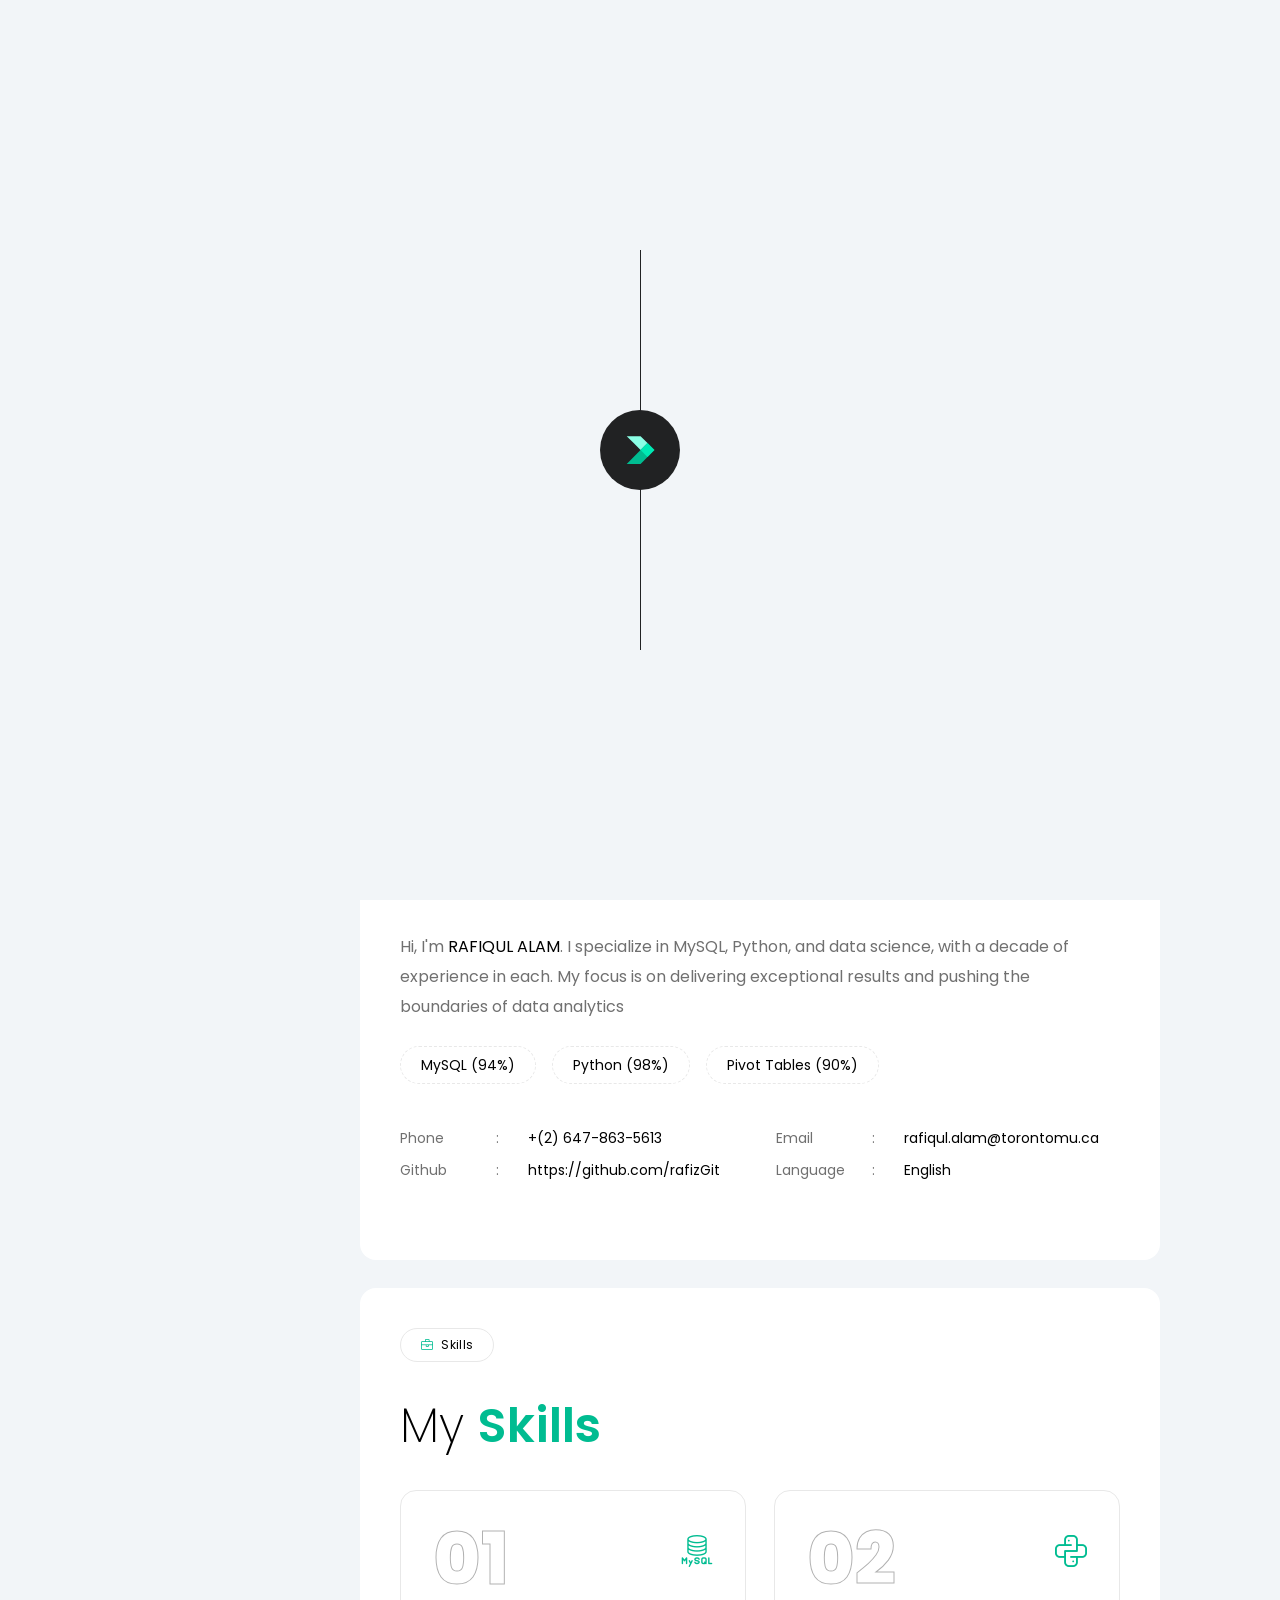
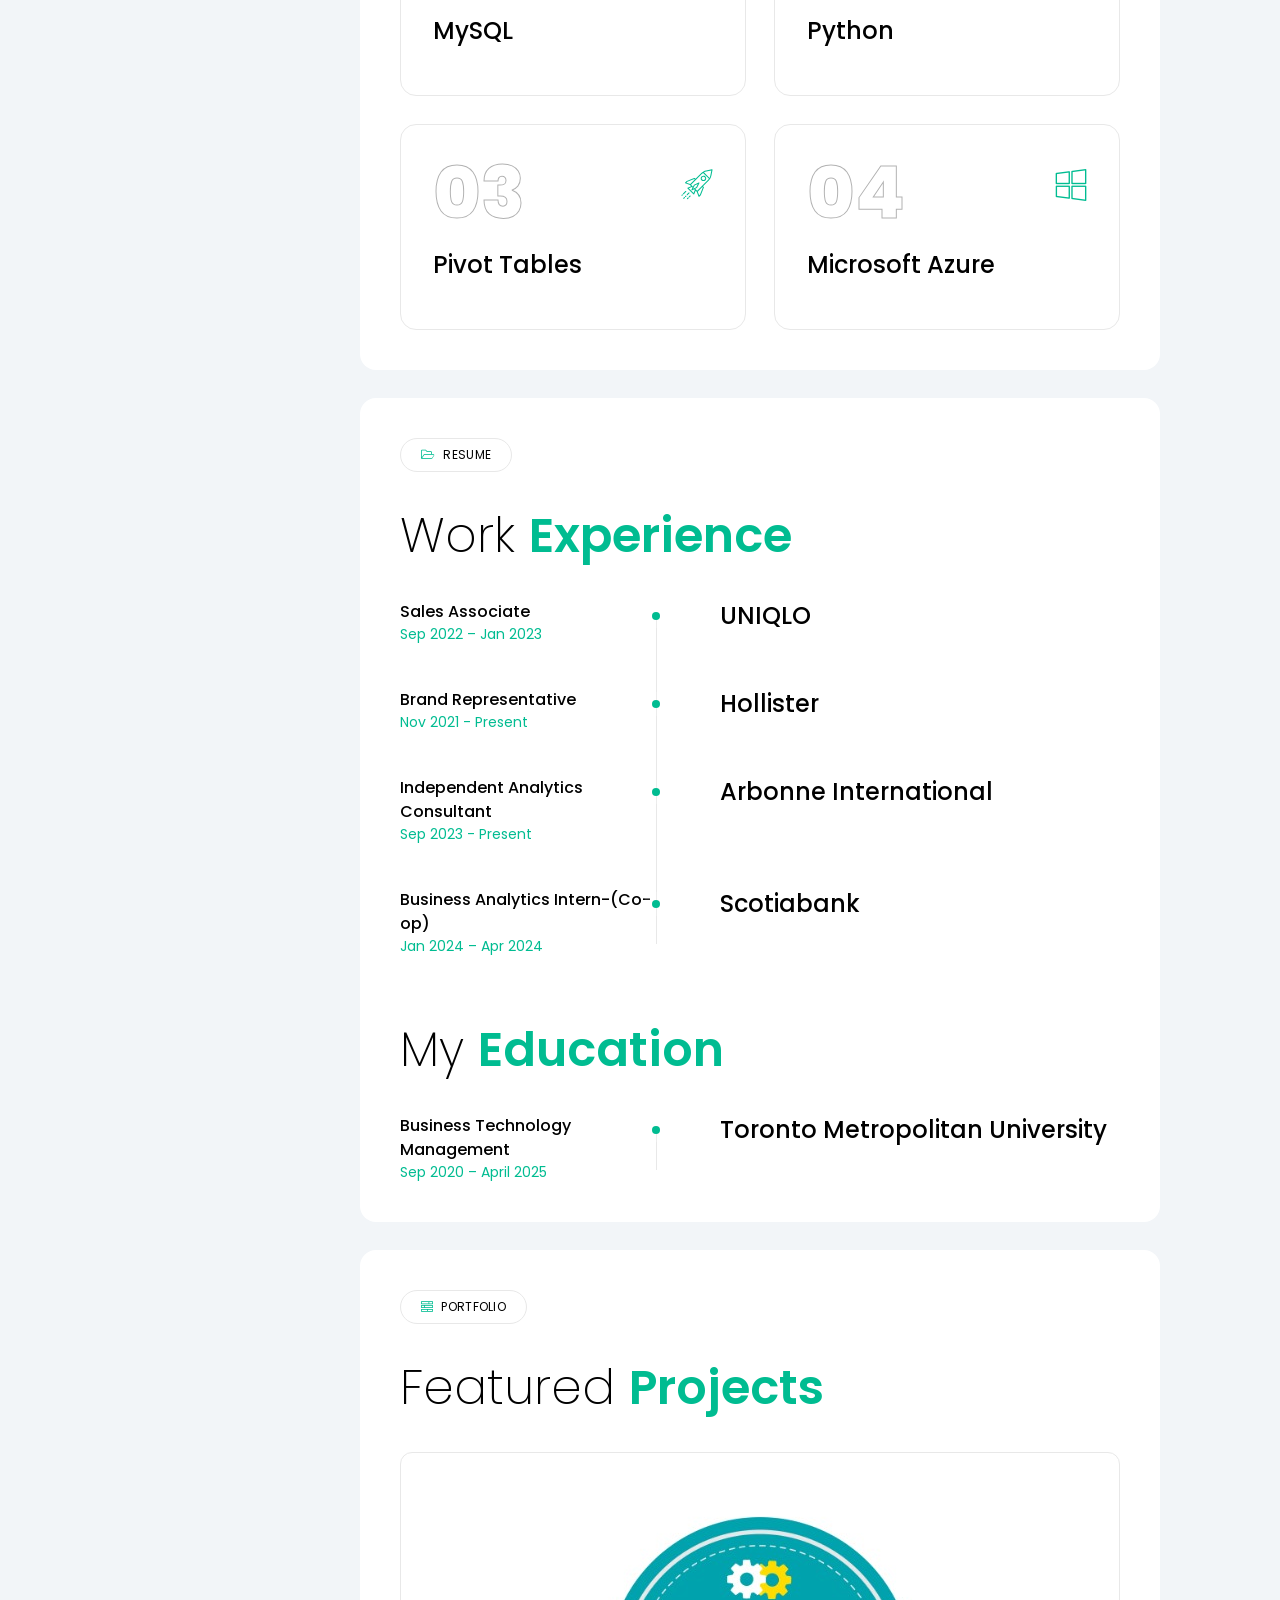
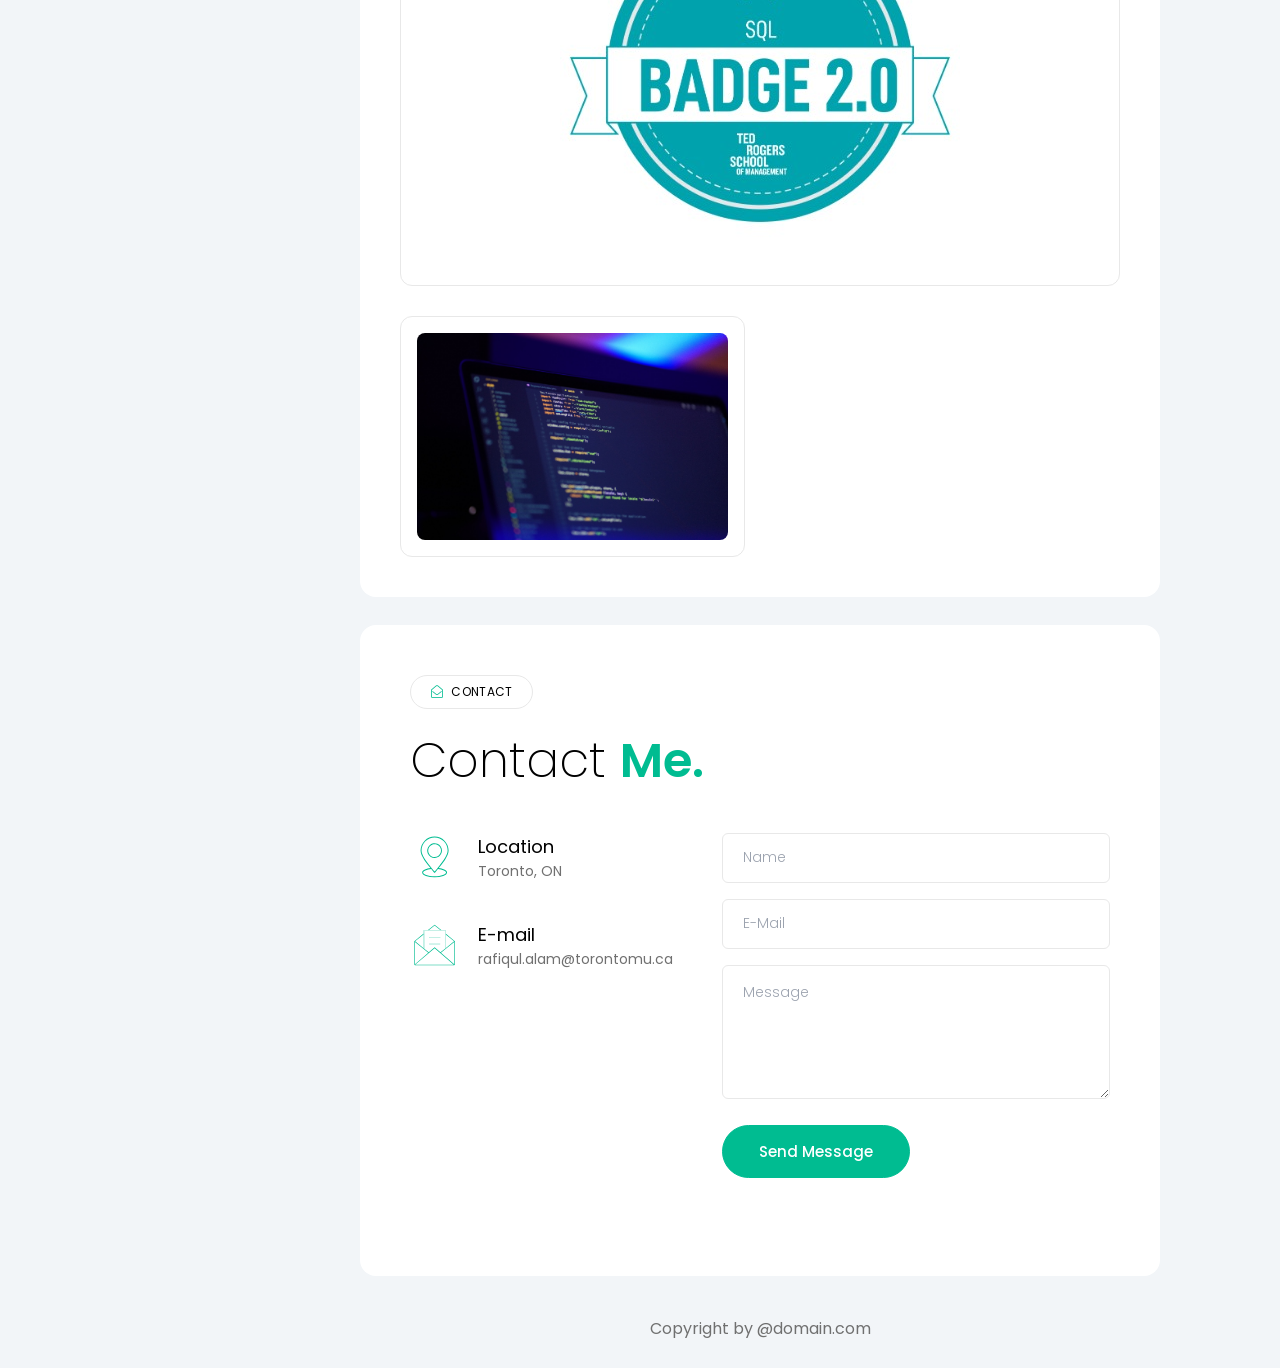
==== commit 4d460968: "done changes" ====
--- a/index.html
+++ b/index.html
@@ -1092,10 +1092,10 @@
                                 class="title text-[32px] md:text-4xl lg:text-5xl font-extralight text-black dark:text-white leading-1.27">
                                 My <span class="font-semibold text-theme">Education</span>
                             </h2>
-                            <p class="max-w-xl mt-4 md:mt-6 subtitle">
+                            <!-- <p class="max-w-xl mt-4 md:mt-6 subtitle">
                                 I design products that are more than pretty. I make them shippable and usable, tempor
                                 non mollit dolor et do aute
-                            </p>
+                            </p> -->
                         </div>
 
                         <div class="experience">
@@ -1191,10 +1191,10 @@
                                 class="title text-[32px] md:text-4xl lg:text-5xl font-extralight text-black dark:text-white leading-1.27">
                                 Featured <span class="font-semibold text-theme">Projects</span>
                             </h2>
-                            <p class="max-w-xl mt-4 md:mt-6 subtitle">
+                            <!-- <p class="max-w-xl mt-4 md:mt-6 subtitle">
                                 I design products that are more than pretty. I make them shippable and usable, ttempor
                                 non mollit dolor et do aute
-                            </p>
+                            </p> -->
                         </div><!--./section-title-->
 
                         <div class="portfolio_wrapper grid sm:grid-cols-2 gap-4 lg:gap-7.5">
@@ -1755,7 +1755,7 @@
                                             <p class="text-sm"> rafiqul.alam@torontomu.ca</p>
                                         </div>
                                     </li>
-                                    <li class="flex flex-wrap items-center gap-5">
+                                    <!-- <li class="flex flex-wrap items-center gap-5">
                                         <div class="flex justify-center w-12 icon">
                                             <svg width="41" height="42" viewBox="0 0 41 42" fill="none"
                                                 xmlns="http://www.w3.org/2000/svg">
@@ -1777,7 +1777,7 @@
                                             <h6 class="text-lg text-black dark:text-white">Phone</h6>
                                             <p class="text-sm">+(2) 647-863-5613</p>
                                         </div>
-                                    </li>
+                                    </li> -->
                                 </ul>
                             </div><!-- Contact info end -->
 
